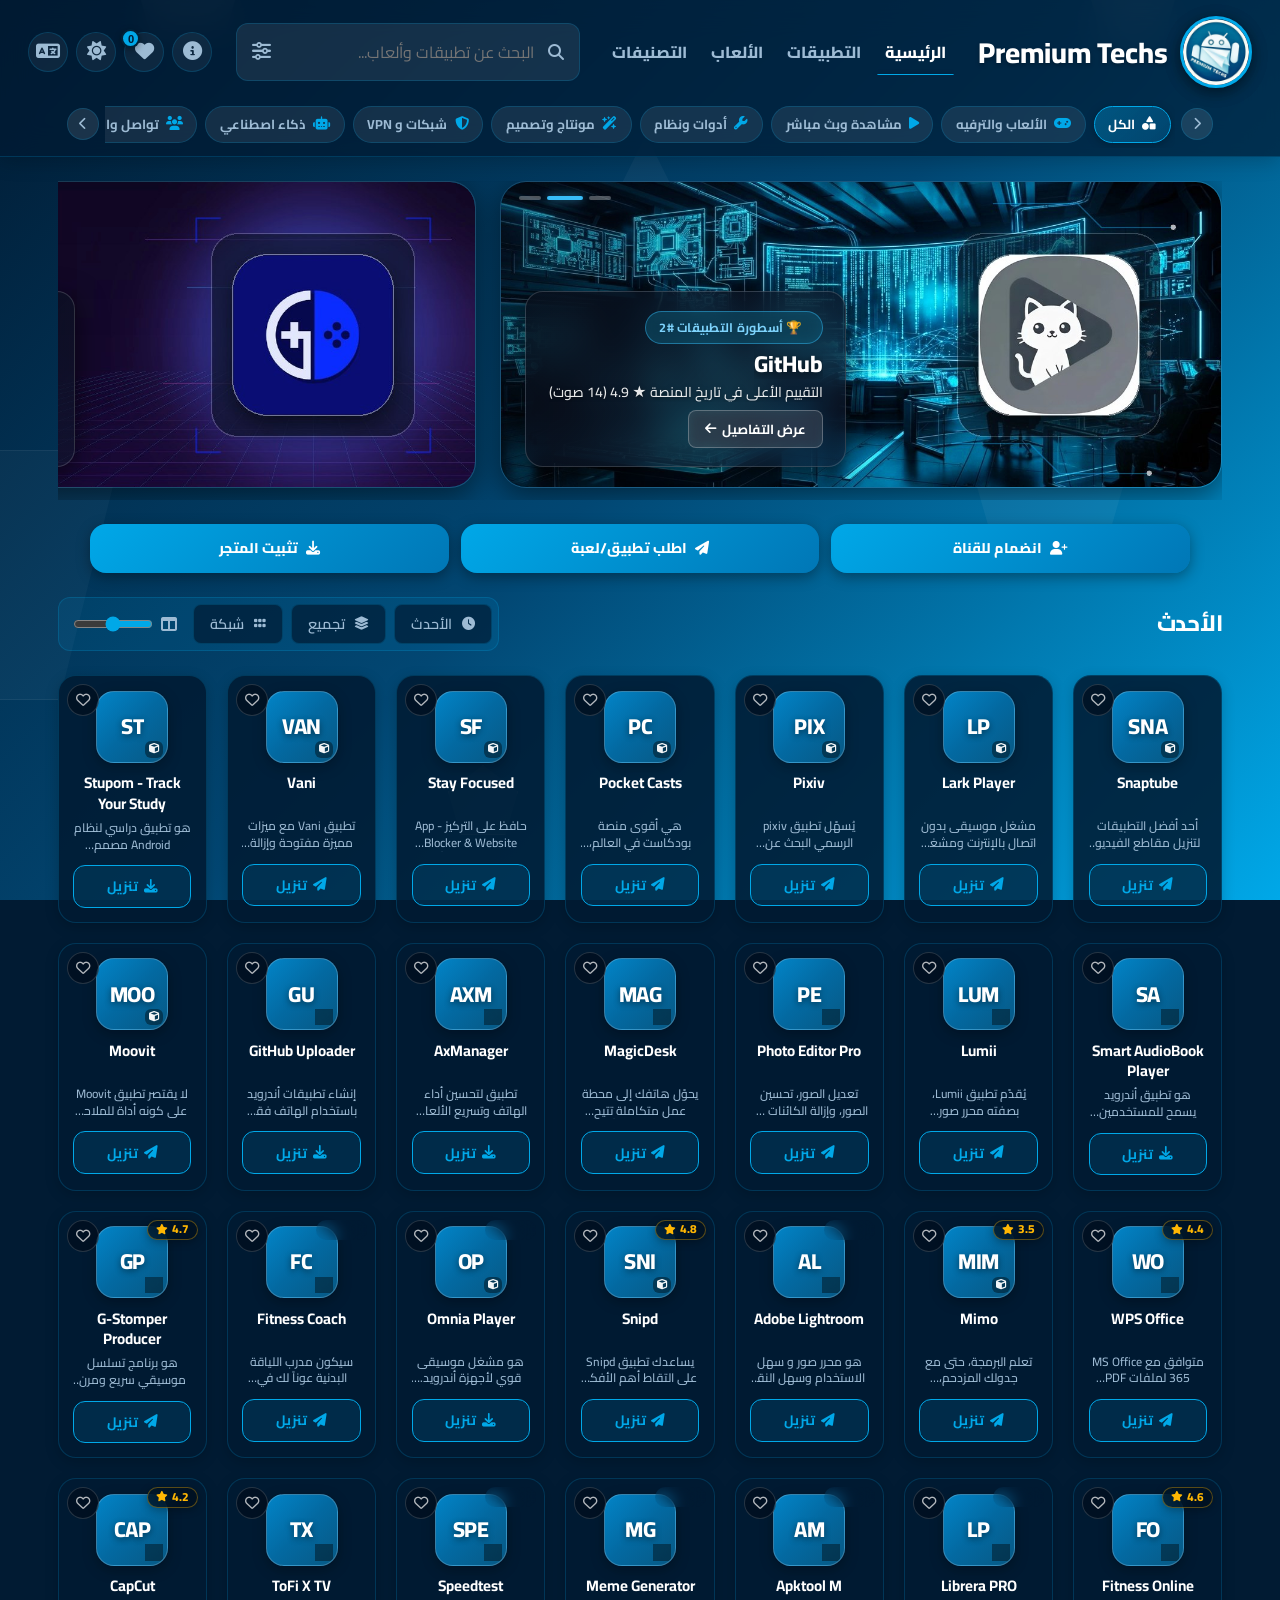
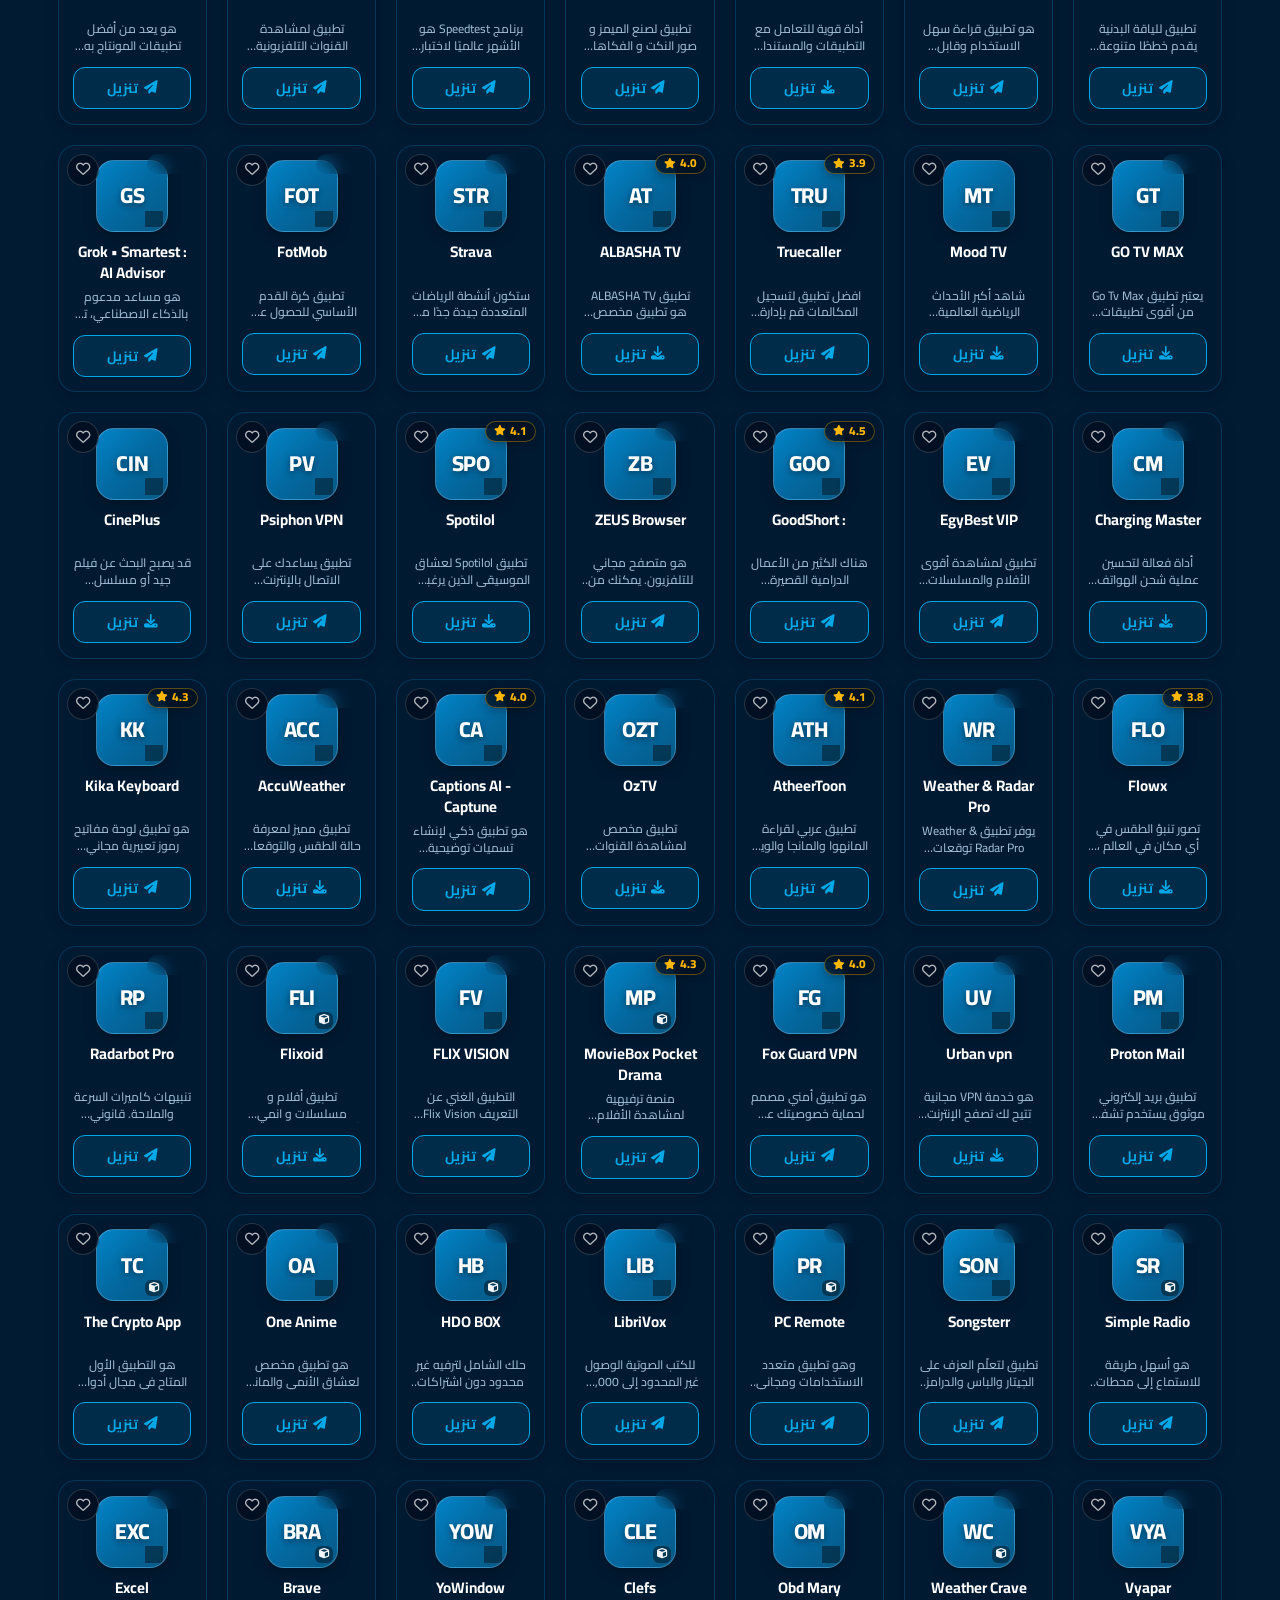
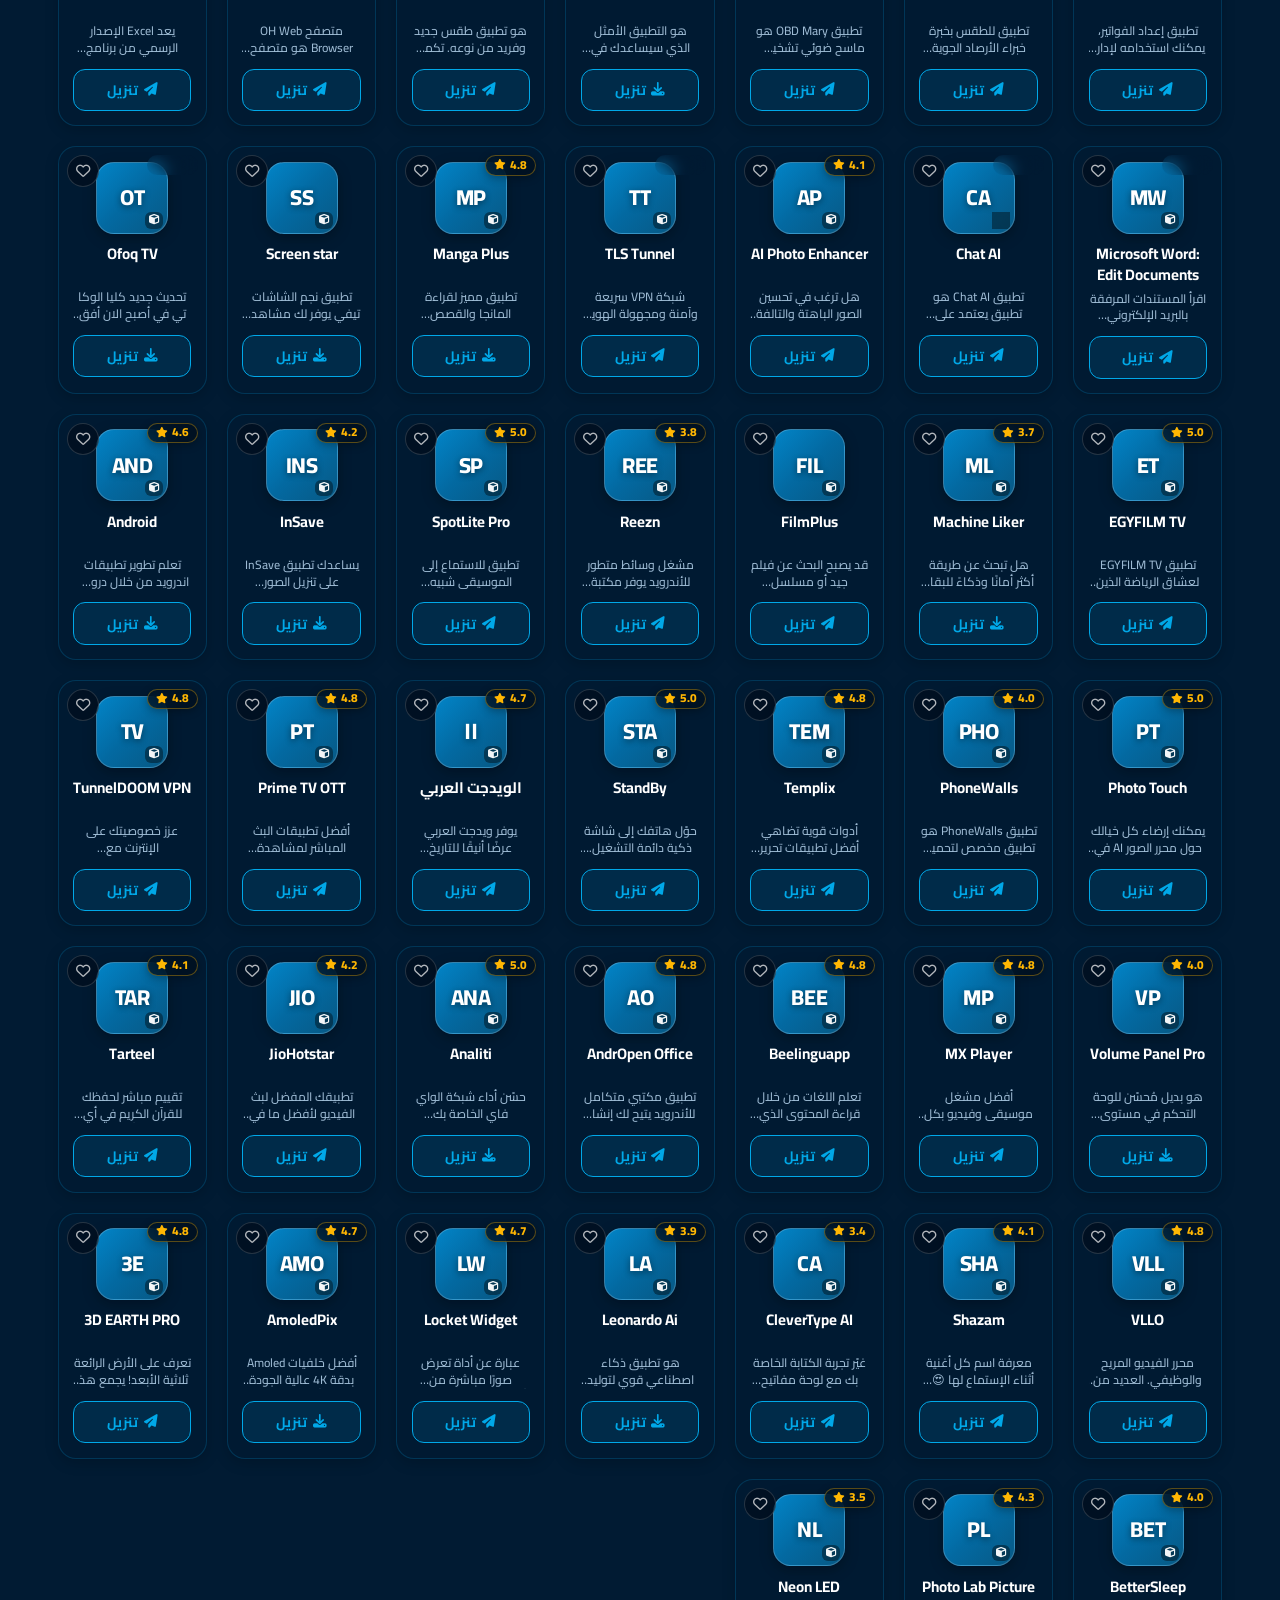
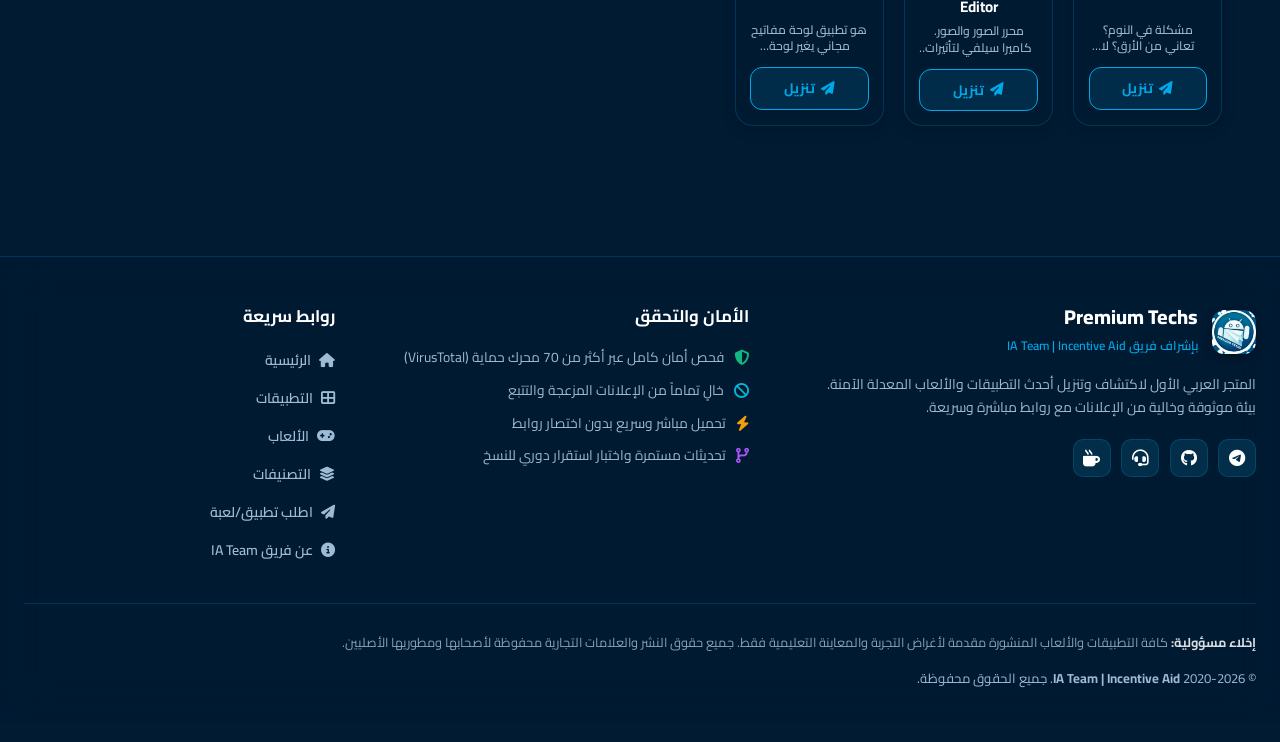
==== index.html @ 36bb01b6 "Auto-update apps database from Telegram" ====
<!DOCTYPE html>
<html lang="ar" dir="rtl" data-theme="dark" style="background-color: #011b33;">

<head>
    <meta charset="UTF-8">
    <meta name="viewport" content="width=device-width, initial-scale=1.0, viewport-fit=cover">
    <title>Premium Techs | متجر تطبيقات وألعاب بريميوم</title>
    <meta name="google-site-verification" content="3xQrIN_uGa8tSJMAcx0zVk6st3wzhpm6akJZOb0M7XM" />
    <meta name="description"
        content="أفضل متجر لتحميل التطبيقات والألعاب المدفوعة والمعدلة بريميوم مجاناً مباشرة. Download the latest premium apps and games for free.">
    <meta name="keywords"
        content="premium apps, modded games, تطبيقات بريميوم, ألعاب مهكرة, Premium Techs, telegram apps, تحميل ألعاب, تطبيقات مدفوعة مجانا">
    <meta name="author" content="Premium Techs">
    <meta name="robots" content="index, follow">
    <link rel="canonical" href="https://premiumtechs.linkpc.net/">

    <!-- Open Graph / Facebook -->
    <meta property="og:type" content="website">
    <meta property="og:url" content="https://premiumtechs.linkpc.net/">
    <meta property="og:title" content="Premium Techs | متجر تطبيقات وألعاب بريميوم">
    <meta property="og:description"
        content="أفضل متجر لتحميل التطبيقات والألعاب المدفوعة والمعدلة بريميوم مجاناً مباشرة.">
    <meta property="og:image" content="https://premiumtechs.linkpc.net/assets/logo.jpg">

    <!-- Twitter -->
    <meta property="twitter:card" content="summary_large_image">
    <meta property="twitter:url" content="https://premiumtechs.linkpc.net/">
    <meta property="twitter:title" content="Premium Techs | متجر تطبيقات وألعاب بريميوم">
    <meta property="twitter:description"
        content="أفضل متجر لتحميل التطبيقات والألعاب المدفوعة والمعدلة بريميوم مجاناً مباشرة.">
    <meta property="twitter:image" content="https://premiumtechs.linkpc.net/assets/logo.jpg">

    <!-- Structured Data (JSON-LD) -->
    <script type="application/ld+json">
    {
      "@context": "https://schema.org/",
      "@type": "WebSite",
      "name": "Premium Techs",
      "url": "https://premiumtechs.linkpc.net/",
      "description": "أفضل متجر لتحميل التطبيقات والألعاب المدفوعة والمعدلة بريميوم مجاناً مباشرة."
    }
    </script>
    <link rel="preconnect" href="https://fonts.googleapis.com">
    <link rel="preconnect" href="https://fonts.gstatic.com" crossorigin>

    <!-- Preload Critical Resources -->
    <link rel="preload" href="css/style.css?v=29" as="style">
    <link rel="preload" href="js/app.js?v=29" as="script">
    <link rel="preload"
        href="https://fonts.googleapis.com/css2?family=Cairo:wght@400;500;600;700;800&family=Inter:wght@400;500;600;700;800&display=swap"
        as="style">
    <link rel="preload" href="https://cdnjs.cloudflare.com/ajax/libs/font-awesome/6.4.0/css/all.min.css" as="style">

    <link
        href="https://fonts.googleapis.com/css2?family=Cairo:wght@400;500;600;700;800&family=Inter:wght@400;500;600;700;800&display=swap"
        rel="stylesheet">
    <link rel="stylesheet" href="css/style.css?v=29">
    <!-- FontAwesome for icons -->
    <link rel="stylesheet" href="https://cdnjs.cloudflare.com/ajax/libs/font-awesome/6.4.0/css/all.min.css">
    <!-- Favicon & Browser Tab Icons -->
    <link rel="icon" type="image/x-icon" href="favicon.ico">
    <link rel="icon" type="image/png" sizes="192x192" href="assets/logo-192.png">
    <link rel="icon" type="image/png" sizes="512x512" href="assets/logo-512.png">
    <link rel="shortcut icon" href="favicon.ico">
    <link rel="apple-touch-icon" href="assets/logo-192.png">
    <!-- PWA Manifest -->
    <link rel="manifest" href="manifest.json">
    <meta name="theme-color" content="#011b33">
    <!-- PWA Install Early Listener -->
    <script>
        console.log('[PWA] Checking installation status...');
        window.deferredPrompt = null;
        window.addEventListener('beforeinstallprompt', (e) => {
            console.log('[PWA] beforeinstallprompt event fired! App is ready to be installed.');
            e.preventDefault();
            window.deferredPrompt = e;
            const btn = document.getElementById('static-install-btn') || document.getElementById('pwa-install-btn');
            if (btn) btn.style.display = 'inline-flex';

            // Auto-show popup on big screens if not dismissed before
            if (window.innerWidth >= 768 && !localStorage.getItem('pwa-popup-dismissed')) {
                setTimeout(() => {
                    const modal = document.getElementById('install-modal');
                    if (modal && window.deferredPrompt && !localStorage.getItem('pwa-popup-dismissed')) {
                        modal.classList.add('active');
                    }
                }, 30000);
            }
        });
    </script>
</head>

<body>
    <noscript>
        <div style="text-align: center; padding: 20px; background: #000; color: #fff;">
            <h2>Premium Techs | متجر تطبيقات وألعاب بريميوم</h2>
            <p>أفضل متجر لتحميل التطبيقات والألعاب المدفوعة والمعدلة بريميوم مجاناً مباشرة.</p>
            <p>Please enable JavaScript to use the app store.</p>
        </div>
        <div id="seo-apps-list">
            <!-- SEO_APPS_START -->
            <article><h3>Snaptube</h3><p>أحد أفضل التطبيقات لتنزيل مقاطع الفيديو والتسجيلات الصوتية من مواقع الويب المختلفة بتنسيقات مختلفة يدعم تنزيل قائمة التشغيل بأقصى سرعة 🧊الإصدار: v7.69...</p></article>
            <article><h3>Lark Player</h3><p>مشغل موسيقى بدون اتصال بالإنترنت ومشغل MP3 مع السمات ومعادل الصوت وكلمات الأغاني ووضع تشغيل الموسيقى مشغل موسيقى ومشغل فيديو بدون اتصال بالإنترنت أنيق...</p></article>
            <article><h3>Pixiv</h3><p>يُسهّل تطبيق pixiv الرسمي البحث عن الرسوم التوضيحية والمانغا والروايات وعرضها. 🧊 الإصدار: v6.202.1 🏷 النسخة المعدلة و فيها 💎 مفتوح Premium</p></article>
            <article><h3>Pocket Casts</h3><p>هي أقوى منصة بودكاست في العالم، تطبيق من المستمعين وللمستمعين. يوفر مشغل البودكاست الخاص بنا تجربة استماع وبحث واكتشاف متطورة لـ 🧊 الإصدار: v8.23 🏷 ال...</p></article>
            <article><h3>Stay Focused</h3><p>حافظ على التركيز - App Blocker & Website Blocker يسمى أيضًا تطبيق Focus App هو تطبيق تعقب الإنتاجية والإنتاجية واستخدام التطبيق الذي يساعدك على التركي...</p></article>
            <article><h3>Vani</h3><p>تطبيق Vani مع ميزات مميزة مفتوحة وإزالة الإعلانات. يمكنك الرد على المكالمات صوتيًا، وتخصيص الأوامر، والتعرف على المتصلين، والاستمتاع بمكالمات بدون است...</p></article>
            <article><h3>Stupom - Track Your Study</h3><p>هو تطبيق دراسي لنظام Android مصمم لمساعدتك على التركيز أثناء الدراسة وتتبع تقدمك وأدائك. بفضل مؤقت بومودورو، وتحليل الأسئلة، وخريطة الطريق، والعديد من...</p></article>
            <article><h3>Smart AudioBook Player</h3><p>هو تطبيق أندرويد يسمح للمستخدمين بتشغيل الكتب الصوتية التي تم تنزيلها من مصادر متعددة أو حتى الاستماع إلى الكتب الصوتية المجانية 🧊 الإصدار: 11.9.6 🏷 ا...</p></article>
            <article><h3>Lumii</h3><p>يُقدّم تطبيق Lumii، بصفته محرر صور احترافي وقوي، جميع الميزات التي تحتاجها لتعديل صورك. يُعدّ هذا التطبيق من أفضل تطبيقات تحرير الصور، حيث يُوفّر لك أ...</p></article>
            <article><h3>Photo Editor Pro</h3><p>تعديل الصور، تحسين الصور، وإزالة الكائنات غير المرغوب فيها مع فلتر صور. معدل الصور هو أفضل تطبيق عملي لتحرير الصور ل محسن الصور. قم بتحرير الصور باستخ...</p></article>
            <article><h3>MagicDesk</h3><p>يحوّل هاتفك إلى محطة عمل متكاملة تتيح تشغيل تطبيقات أندرويد ونظام Linux والبرامج الرسومية والنوافذ المتعددة، مع دعم X11 وWayland وTermux وإدارة مساحات...</p></article>
            <article><h3>AxManager</h3><p>تطبيق لتحسين أداء الهاتف وتسريع الألعاب عبر إدارة الموارد مثل RAM وCPU بذكاء. يوفر أدوات لتقليل اللاج ورفع السلاسة خاصة في الألعاب الثقيلة. يدعم إضافا...</p></article>
            <article><h3>GitHub Uploader</h3><p>إنشاء تطبيقات أندرويد باستخدام الهاتف فقط دون الحاجة إلى حاسوب أو لابتوب حيث يمكنك تطوير تطبيقك وإنشاء ملفات APK وAAB ونشر إصداراته على GitHub Release...</p></article>
            <article><h3>Moovit</h3><p>لا يقتصر تطبيق Moovit على كونه أداة للملاحة فحسب، بل هو دليلك الشامل للمواصلات الحضرية. من خلال دمج مجموعة واسعة من الخدمات، يضمن لك Moovit الوصول إلى...</p></article>
            <article><h3>WPS Office</h3><p>متوافق مع MS Office 365 لملفات PDF وWord وSheet وPowerpoint وForm & Note.  مجموعة Office المجانية لـ Word وPDF وجداول البيانات، عبارة عن مجموعة مكتبية...</p></article>
            <article><h3>Mimo</h3><p>تعلم البرمجة، حتى مع جدولك المزدحم، باستخدام Mimo. إنه التطبيق الحائز على جوائز، المصمم ليناسب جيبك وروتينك اليومي. بخمس دقائق فقط يوميًا، يمكنك إحراز...</p></article>
            <article><h3>Adobe Lightroom</h3><p>هو محرر صور و سهل الاستخدام وسهل النقر على التقاط الصور السريعة وتحريرها بسرعة باستخدام إعدادات قوية. يوفر تطبيق Lightroom أدوات تحرير الصور والفيديوه...</p></article>
            <article><h3>Snipd</h3><p>يساعدك تطبيق Snipd على التقاط أهم الأفكار المتعلقة بالبودكاست أثناء التنقل حتى تتمكن من مراجعتها وتطبيقها في أي وقت. 🧊 الإصدار: v4.3.11 🏷 النسخة المعد...</p></article>
            <article><h3>Omnia Player</h3><p>هو مشغل موسيقى قوي لأجهزة أندرويد. وهو مشغل صوتي يعمل دون اتصال بالإنترنت وبدون إعلانات. 🧊 الإصدار: v1.8.6 🏷 النسخة المعدلة و فيها ❌ منزوع الاعلانات</p></article>
            <article><h3>Fitness Coach</h3><p>سيكون مدرب اللياقة البدنية عوناً لك في تحقيق أهدافك الرياضية. لدينا خطط متنوعة لتلبية تطلعاتك في مجال اللياقة البدنية. 🧊 الإصدار: v1.1.30 🏷 النسخة الم...</p></article>
            <article><h3>G-Stomper Producer</h3><p>هو برنامج تسلسل موسيقي سريع ومرن ومحطة عمل صوتية رقمية، مصمم للاستخدام في العروض الحية وكذلك للإنتاج 🧊 الإصدار: v6.2.1.0 🏷 النسخة المعدلة و فيها 💎 مفت...</p></article>
            <article><h3>Fitness Online</h3><p>تطبيق للياقة البدنية يقدم خططًا متنوعة للتمارين الرياضية، مثل تمارين الصدر والذراعين والظهر والجسم كاملًا، مع رسوم توضيحية ثلاثية الأبعاد لشرح التماري...</p></article>
            <article><h3>Librera PRO</h3><p>هو تطبيق قراءة سهل الاستخدام وقابل للتخصيص بدرجة عالية، ويدعم معظم تنسيقات المستندات الشائعة 🧊 الإصدار: v9.6.46 🏷 النسخة المعدلة و فيها 💎 مفتوح Premiu...</p></article>
            <article><h3>Apktool M</h3><p>أداة قوية للتعامل مع التطبيقات والمستندات تحتوي على الأدوات التالية : استخراج و فك تشفير التطبيقات تعديل بسيط توقيع التطبيقات اصلاح و تحسين التطبيقات ...</p></article>
            <article><h3>Meme Generator</h3><p>تطبيق لصنع الميمز و صور النكت و الفكاهات اللي بتشوفوها على الفيسبوك بمكنك انك تصنع ميمز على قوالب جاهزة و مع ادوات كتيرة رائعة 🧊 الإصدار: v4.6869 🏷 ال...</p></article>
            <article><h3>Speedtest</h3><p>برنامج Speedtest هو الأشهر عالميًا لاختبار سرعة الإنترنت بدقة عالية، حيث يمكنك معرفة سرعة التحميل، الرفع، وزمن الاستجابة (Ping) خلال ثوانٍ. مناسب لاخت...</p></article>
            <article><h3>ToFi X TV</h3><p>تطبيق لمشاهدة القنوات التلفزيونية ومتابعة جداول المباريات وأخبار كرة القدم، ويضم أقسامًا للقنوات الرياضية والترفيهية، مع دعم تشغيل الفيديو عبر الإنترن...</p></article>
            <article><h3>CapCut</h3><p>هو يعد من أفضل تطبيقات المونتاج به العديد من التأثيرات و الانتقالات و الملصقات و العديد من الادوات تساعدك على عمل مقاطع احترافية 🧊 الإصدار: v28.2.0 🏷 ...</p></article>
            <article><h3>GO TV MAX</h3><p>يعتبر تطبيق Go Tv Max من أقوى تطبيقات مشاهدة القنوات المشفرة والمباريات الحصرية بجودة عالية وبدون تقطيع. التطبيق بيقدملك بث مباشر لأهم القنوات الرياضي...</p></article>
            <article><h3>Mood TV</h3><p>شاهد أكبر الأحداث الرياضية العالمية والمحتوى الترفيهي من beIN وNetflix وOSN وShahid وPrime Video مباشرة على جميع أجهزتك. 🧊 الإصدار: v4.3 🏷 النسخة المع...</p></article>
            <article><h3>Truecaller</h3><p>افضل تطبيق لتسجيل المكالمات قم بإدارة جميع مكالماتك ورسائلك بسرعة ، عن طريق تصفية جهات التسويق عبر الهاتف والمكالمات الآلية وغيرها من الاضطرابات غير ا...</p></article>
            <article><h3>ALBASHA TV</h3><p>تطبيق ALBASHA TV هو تطبيق مخصص لمشاهدة القنوات التلفزيونية والبث المباشر عبر الإنترنت، ويجمع لك مجموعة كبيرة من القنوات في مكان واحد. 🧊 الإصدار: v6.0....</p></article>
            <article><h3>Strava</h3><p>ستكون أنشطة الرياضات المتعددة جيدة جدًا مع تطبيق Strava: سباقات الركض وركوب الدراجات والماراثون وما إلى ذلك. قم بتحويل هاتفك الذكي إلى مدرب رياضي يحفز...</p></article>
            <article><h3>FotMob</h3><p>تطبيق كرة القدم الأساسي للحصول على النتائج المباشرة وتحديثات المباريات والإحصائيات والأخبار. يوفر لك FotMob جميع النتائج المباشرة والإحصائيات والقصص ل...</p></article>
            <article><h3>: Grok • Smartest AI Advisor</h3><p>هو مساعد مدعوم بالذكاء الاصطناعي، تم تطويره بواسطة xAI، وهو مصمم ليكون صادقًا ومفيدًا وفضوليًا إلى أقصى حد. احصل على إجابات لأي سؤال، وقم بإنشاء صور و...</p></article>
            <article><h3>Charging Master</h3><p>أداة فعالة لتحسين عملية شحن الهواتف الذكية، حيث يساعد المستخدمين على تسريع الشحن وتقليل الوقت المستغرق لشحن البطارية. يوفر التطبيق معلومات مفيدة حول ح...</p></article>
            <article><h3>EgyBest VIP</h3><p>تطبيق لمشاهدة أقوى الأفلام والمسلسلات والقنوات والأنمي الحصري استمتع بتجربة رائعة لمشاهدة أقوى الأفلام والمسلسلات مجانًا على تطبيقنا، بالإضافة إلى قنو...</p></article>
            <article><h3>: GoodShort</h3><p>هناك الكثير من الأعمال الدرامية القصيرة والأفلام المقتبسة من الروايات ، وبالتأكيد شيء رائع بالنسبة لك. من الرومانسية الحديثة ، الرومانسية الحضرية ، وا...</p></article>
            <article><h3>ZEUS Browser</h3><p>هو متصفح مجاني للتلفزيون. يمكنك من خلاله فتح صفحات الويب وتصفح الإنترنت. تم تحسين متصفح التلفزيون للتحكم بالتلفزيون. 🧊 الإصدار: v10.4.7 🏷 النسخة المعد...</p></article>
            <article><h3>Spotilol</h3><p>تطبيق Spotilol لعشاق الموسيقى الذين يرغبون بتجربة سريعة ومريحة، فهو يُحسّن تجربة الاستماع للموسيقى ويُصبح دليلك الشخصي للوصول إلى محتوى Spotify المُفض...</p></article>
            <article><h3>Psiphon VPN</h3><p>تطبيق يساعدك على الاتصال بالإنترنت والوصول إلى المواقع والخدمات التي قد تكون محجوبة أو غير متاحة في منطقتك، مع تشفير الاتصال واختيار طريقة الاتصال الم...</p></article>
            <article><h3>CinePlus</h3><p>قد يصبح البحث عن فيلم جيد أو مسلسل تلفزيوني عبر الإنترنت أمرًا مزعجًا للغاية. توفر غالبية مواقع الويب وتطبيقات البث إما روابط مزيفة أو أطنان من الإعلا...</p></article>
            <article><h3>Flowx</h3><p>تصور تنبؤ الطقس في أي مكان في العالم ، مع خريطة الطقس والرسوم البيانية Flowx الفريدة. استخدم Flowx للتخطيط حول الطقس ، أو للطيران ، أو صيد الأسماك ، أ...</p></article>
            <article><h3>Weather & Radar Pro</h3><p>يوفر تطبيق Weather & Radar Pro  توقعات الطقس لأي موقع، بالإضافة إلى صور الرادار التي توضح المطر والغيوم والعواصف الرعدية ودرجات الحرارة. 🧊 الإصدار: v2...</p></article>
            <article><h3>AtheerToon</h3><p>تطبيق عربي لقراءة المانهوا والمانجا والويب تون والقصص المصوّرة، مع أحدث الفصول، المفضلة، متابعة تقدم القراءة، والتنزيل للقراءة لاحقًا، بواجهة داكنة وم...</p></article>
            <article><h3>OzTV</h3><p>تطبيق مخصص لمشاهدة القنوات التلفزيونية والأفلام والمسلسلات عبر الإنترنت على أجهزة أندرويد، مما يتيح للمستخدم متابعة مختلف القنوات والمباريات بسهولة دو...</p></article>
            <article><h3>Captions AI - Captune</h3><p>هو تطبيق ذكي لإنشاء تسميات توضيحية تلقائية للفيديوهات بدقة عالية تتجاوز 99%. 👉 يوفر أكثر من 50 قالبًا احترافيًا ويدعم عدة لغات لتسهيل إنشاء الترجمات ب...</p></article>
            <article><h3>AccuWeather</h3><p>تطبيق مميز لمعرفة حالة الطقس والتوقعات الجوية، يعرض درجات الحرارة والرطوبة وسرعة الرياح واحتمالية هطول الأمطار، مع خرائط رادار الطقس والتنبيهات الجوية...</p></article>
            <article><h3>Kika Keyboard</h3><p>هو تطبيق لوحة مفاتيح رموز تعبيرية مجاني ومخصص لأجهزة أندرويد، لوحة مفاتيح حديثة وأنيقة تساعدك على تغيير أسلوب الكتابة وتحسين تجربة الإدخال 🧊 الإصدار: ...</p></article>
            <article><h3>Proton Mail</h3><p>تطبيق بريد إلكتروني موثوق يستخدم تشفيرًا شاملاً ويوفر أمانًا متقدمًا. يحمي تطبيقنا الجديد والمشفّر رسائلك ويحتوي على كل ما تحتاجه لإدارة بريدك الوارد....</p></article>
            <article><h3>Urban vpn</h3><p>هو خدمة VPN مجانية تتيح لك تصفح الإنترنت بأمان وبشكل مجهول. مع واجهته السهلة الاستخدام، يمكنك الاتصال بسهولة بخوادم من دول مختلفة للوصول إلى المحتوى ا...</p></article>
            <article><h3>Fox Guard VPN</h3><p>هو تطبيق أمني مصمم لحماية خصوصيتك على الإنترنت وضمان تجربة تصفح آمنة. من خلال تشفير اتصالك بالإنترنت، يحمي بياناتك الشخصية من التهديدات الخارجية مع ال...</p></article>
            <article><h3>MovieBox Pocket Drama</h3><p>منصة ترفيهية لمشاهدة الأفلام والمسلسلات الآسيوية المترجمة بجودة عالية. يتميز بواجهة سهلة الاستخدام ومكتبة واسعة تضم أكثر من 100% من الأعمال الشهيرة. ي...</p></article>
            <article><h3>FLIX VISION</h3><p>التطبيق الغني عن التعريف Flix Vision بديل نتفليكس والذي يحتوي على أفلام ومسلسلات وأعمال درامية فريدة لن تشاهدها إلا في هذا التطبيق, الآن يُمكنك مشاهدة...</p></article>
            <article><h3>Flixoid</h3><p>تطبيق أفلام و مسلسلات و انمي أجنبي يدعم الترجمة بعد تفعيلها من اعدادات التطبيق صالح للهاتف و التلفاز. قم باختيار الفيلم ثم صيغة المشاهدة ثم تشغيل مع ا...</p></article>
            <article><h3>Radarbot Pro</h3><p>تنبيهات كاميرات السرعة والملاحة. قانوني وموثوق ١٠٠٪. لا تدفع أي غرامة أخرى! التطبيق الوحيد الذي يجمع بين التنبيهات الفورية وأفضل نظام تنبيه لكشف الراد...</p></article>
            <article><h3>Simple Radio</h3><p>هو أسهل طريقة للاستماع إلى محطات الراديو المفضلة لديك على موجات FM و AM والإنترنت. يمكنك الوصول إلى الموسيقى والأخبار والبث المباشر للبرامج الرياضية ف...</p></article>
            <article><h3>Songsterr</h3><p>تطبيق لتعلّم العزف على الجيتار والباس والدرامز، يوفّر ملايين التابات والأكوردات مع تشغيل تفاعلي، والتحكم بسرعة التشغيل، والتكرار، والتدرب خطوة بخطوة 🧊...</p></article>
            <article><h3>PC Remote</h3><p>وهو تطبيق متعدد الاستخدامات ومجاني مصمم لمنحك تحكمًا كاملاً في جهاز الكمبيوتر الخاص بك، سواء كنت قريبًا أو على بعد أميال. 🧊 الإصدار: v9.0.4 🏷 النسخة ا...</p></article>
            <article><h3>LibriVox</h3><p>للكتب الصوتية الوصول غير المحدود إلى 40,000 كتاب صوتي مجاني. يُمكن الاستماع إلى كل كتاب عبر الإنترنت أو تحميله للاستخدام لاحقًا دون أي رسوم. 🧊 الإصدار...</p></article>
            <article><h3>HDO BOX</h3><p>حلك الشامل لترفيه غير محدود دون اشتراكات أو رسوم تسجيل أو تكاليف خفية. سواء كنت من عشاق أحدث الأفلام الرائجة أو المسلسلات الرائجة أو الكلاسيكيات المفض...</p></article>
            <article><h3>One Anime</h3><p>هو تطبيق مخصص لعشاق الأنمي والمانجا والأفلام اليابانية، يجمع لك معلومات وأخبار عالم الأنمي في مكان واحد، بواجهة عصرية وسهلة الاستخدام وتصميم داكن مريح...</p></article>
            <article><h3>The Crypto App</h3><p>هو التطبيق الأول المتاح في مجال أدوات العملات المشفرة، وأخبار العملات المشفرة، وتتبع العملات المشفرة. 🧊 الإصدار: v4.0.3 🏷 النسخة المعدلة و فيها 💎 مفتو...</p></article>
            <article><h3>Vyapar</h3><p>تطبيق إعداد الفواتير، يمكنك استخدامه لإدارة المخزون والمحاسبة. إنشاء وإرسال الفواتير، وإرسال تذكيرات في الوقت المناسب لاسترداد المدفوعات، والتحقق من م...</p></article>
            <article><h3>Weather Crave</h3><p>تطبيق للطقس بخبرة خبراء الأرصاد الجوية الحقيقيين. أعثر على توقعات الطقس و الأمطار ومقاطع الفيديو ومقارنة الطقس أيضًا، لن تتمكن من الاستغناء عنها: لقد ...</p></article>
            <article><h3>Obd Mary</h3><p>تطبيق OBD Mary هو ماسح ضوئي تشخيصي للسيارات من نوع EOBD/OBD-2، مزود بلوحة عدادات وكمبيوتر رحلات، ويحتوي على العديد من الميزات الرائعة. باستخدام ماسح O...</p></article>
            <article><h3>Clefs</h3><p>هو التطبيق الأمثل الذي سيساعدك في العثور على إجابات لهذه الأسئلة وأكثر من ذلك بكثير 🧊 الإصدار: v1.0.55 🏷 النسخة المعدلة و فيها 💎 مفتوح Premium</p></article>
            <article><h3>YoWindow</h3><p>هو تطبيق طقس جديد وفريد من نوعه. تكمن روعة YoWindow في مشهد حيّ يعكس حالة الطقس الفعلية. على سبيل المثال، إذا كانت السماء تمطر، فستمطر في فيه وقت محدد...</p></article>
            <article><h3>Brave</h3><p>متصفح OH Web Browser هو متصفح إنترنت سريع وآمن يوفر تجربة تصفح مميزة. يتميز بخاصية VPN مدمجة، وحماية الخصوصية، وتنزيل الملفات بسهولة. يتيح لك الوصول إ...</p></article>
            <article><h3>Excel</h3><p>يعد Excel الإصدار الرسمي من برنامج مايكروسوفت الشهير للجداول الحسابية؛ إذ يحتفظ هذا البرنامج بالقوة والمرونة اللتين جعلتاه المعيار السائد في مجال إدار...</p></article>
            <article><h3>Microsoft Word: Edit Documents</h3><p>اقرأ المستندات المرفقة بالبريد الإلكتروني وحررها، وتعاون مع فريقك، واصطحب مكتبك معك أينما ذهبت باستخدام Microsoft Word. يتيح لك تطبيق Word من Microsof...</p></article>
            <article><h3>Chat AI</h3><p>تطبيق Chat AI هو تطبيق يعتمد على الذكاء الاصطناعي لمساعدتك في الدردشة والإجابة على الأسئلة وتنفيذ مهام مختلفة بسرعة. 🧊 الإصدار: v244.0 🏷 النسخة المعدل...</p></article>
            <article><h3>AI Photo Enhancer</h3><p>هل ترغب في تحسين الصور الباهتة والتالفة إلى جودة HD؟ إستنادًا إلى تقنية الذكاء الاصطناعي المتطورة يتميز التطبيق بتأثيراته المذهلة التي تحول على الفور ...</p></article>
            <article><h3>TLS Tunnel</h3><p>شبكة VPN سريعة وآمنة ومجهولة الهوية. تدعم بروتوكول IPv6، وبروتوكول SSH، ومُحسّنة لاستهلاك البطارية. 🧊 الإصدار: v8.5.0 🏷 النسخة المعدلة و فيها 💎 مفتوح ...</p></article>
            <article><h3>Manga Plus</h3><p>تطبيق مميز لقراءة المانجا والقصص المصورة، يضم مجموعة متنوعة من الأعمال الشهيرة والجديدة باللغة العربية، مع إمكانية متابعة الفصول الجديدة، وإضافة المان...</p></article>
            <article><h3>Screen star</h3><p>تطبيق نجم الشاشات تيفي يوفر لك مشاهدة جميع القنوات والمباريات والافلام بأكثر من جودة حتى 4k, بالإضافة للمكتبة الكبيرة المتوفرة من القنوات العالمية وال...</p></article>
            <article><h3>Ofoq TV</h3><p>تحديث جديد كليا الوكا تي في أصبح الان أفق تيفي Ofoq Tv مع مميزات متقدمة حصرية من افضل تطبيقات مشاهدة المباريات و مسلسلات عربية وأجنبية والافلام والقنو...</p></article>
            <article><h3>EGYFILM TV</h3><p>تطبيق EGYFILM TV لعشاق الرياضة الذين يبحثون عن مشاهدة المباريات مباشرة وبجودة 4K الحقيقية. يتيح لك التطبيق متابعة البطولات الكبرى مثل دوري أبطال أوروب...</p></article>
            <article><h3>Machine Liker</h3><p>هل تبحث عن طريقة أكثر أمانًا وذكاءً للبقاء نشيطًا ومتفاعلًا على فيسبوك؟ يساعدك Machine Liker على التفاعل يدويًا مع منشورات أصدقائك وصورهم وصفحاتهم، مع...</p></article>
            <article><h3>FilmPlus</h3><p>قد يصبح البحث عن فيلم جيد أو مسلسل تلفزيوني عبر الإنترنت أمرًا مزعجًا للغاية. توفر غالبية مواقع الويب وتطبيقات البث إما روابط مزيفة أو أطنان من الإعلا...</p></article>
            <article><h3>Reezn</h3><p>مشغل وسائط متطور للأندرويد يوفر مكتبة ضخمة من الأفلام والمسلسلات بجودة عالية، يتميز بواجهة بسيطة تسهل الوصول للمحتوى الترفيهي في أي وقت ومن أي مكان، ل...</p></article>
            <article><h3>SpotLite Pro</h3><p>تطبيق للاستماع إلى الموسيقى شبيه بسبوتيفاي، يتيح تسجيل الدخول بحساب Spotify ومزامنة مكتبتك وقوائم التشغيل، مع إمكانية تشغيل الأغاني من مصدر بديل عبر Y...</p></article>
            <article><h3>InSave</h3><p>يساعدك تطبيق InSave على تنزيل الصور والفيديوهات والقصص القصيرة والملفات الصوتية إلى جهازك. الأمر بسيط وسريع للغاية، ما عليك سوى نسخ رابط الفيديو أو ال...</p></article>
            <article><h3>Android</h3><p>تعلم تطوير تطبيقات اندرويد من خلال دروس برمجة الاندرويد والبرامج التعليمية والمزيد! قم ببناء مهاراتك أثناء التنقل باستخدام هذا التطبيق التعليمي المذهل...</p></article>
            <article><h3>Photo Touch</h3><p>يمكنك إرضاء كل خيالك حول محرر الصور AI في مختبر الصور باستخدام مرشحات الصور وتأثيرات الصور وإطارات الصور وصانع الكولاج وتحسين الصور. 🧊 الإصدار: v1.2.1...</p></article>
            <article><h3>PhoneWalls</h3><p>تطبيق PhoneWalls هو تطبيق مخصص لتحميل خلفيات موبايل عالية الجودة بتصاميم عصرية ومميزة تناسب جميع الأذواق. 🧊 الإصدار: v3.2.10 🏷 النسخة المعدلة و فيها 💎...</p></article>
            <article><h3>Templix</h3><p>أدوات قوية تضاهي أفضل تطبيقات تحرير الفيديو الأخرى؛ إنشاء مقاطع "Reels" وقصص (Stories) ومقاطع فيديو تعتمد على الصور بكل سهولة، وإجراء تعديلات احترافية...</p></article>
            <article><h3>StandBy</h3><p>حوّل هاتفك إلى شاشة ذكية دائمة التشغيل. يُحوّل وضع الاستعداد الاحترافي أي جهاز أندرويد إلى ساعة مكتب أو سرير قابلة للتخصيص، وإطار صور ذكي، ومركز أدوات...</p></article>
            <article><h3>الويدجت العربي</h3><p>يوفر ويدجت العربي عرضًا أنيقًا للتاريخ الميلادي والهجري مباشرة على الشاشة الرئيسية، مع دعم كامل للغة العربية. يتيح تخصيص الألوان، الشفافية، والتصاميم ...</p></article>
            <article><h3>Prime TV OTT</h3><p>أفضل تطبيقات البث المباشر لمشاهدة القنوات ومسلسلات رمضان، يمكنك متابعة جميع المباريات لأهم الدوريات و البطولات العالمية و الدولية في بث مباشر ويوجد سي...</p></article>
            <article><h3>TunnelDOOM VPN</h3><p>عزز خصوصيتك على الإنترنت مع TunnelDOOM VPN، تطبيق أندرويد مصمم لحماية اتصالك بالإنترنت. بفضل استخدام بروتوكولات SSL وSSH وWSS، تبقى بياناتك على الإنتر...</p></article>
            <article><h3>Volume Panel Pro</h3><p>هو بديل مُحسّن للوحة التحكم في مستوى صوت النظام، حيث يوفر مجموعة من خيارات التخصيص، وجميع عناصر التحكم في مستوى صوت النظام متوفرة في مكان واحد، بالإضا...</p></article>
            <article><h3>MX Player</h3><p>أفضل مشغل موسيقى وفيديو بكل الصيغ لنظام Android 🧊 الإصدار: v3.3.1 🏷 النسخة المعدلة و فيها 💎 مفتوح Premium 🗂 لا وجود اعلانات 👍🏻الاصدار الي فيه جوجل بلا...</p></article>
            <article><h3>Beelinguapp</h3><p>تعلم اللغات من خلال قراءة المحتوى الذي تحبه باستخدام طريقة النص الموازي لدينا والتي تناسب كل مستويات الخبرة - من المبتدئ إلى الخبير! اقرأ القصص بلغتين...</p></article>
            <article><h3>AndrOpen Office</h3><p>تطبيق مكتبي متكامل للأندرويد يتيح لك إنشاء وتعديل ملفات Word وExcel وPowerPoint وPDF، بالإضافة إلى إعداد الجداول والعروض التقديمية والرسومات والمعادلا...</p></article>
            <article><h3>Analiti</h3><p>حسّن أداء شبكة الواي فاي الخاصة بك باستخدام Analiti. اختبر السرعة وحلّل الاتصالات للحصول على أفضل أداء باستخدام هذه الأداة المتخصصة 🧊 الإصدار: v2026.1...</p></article>
            <article><h3>JioHotstar</h3><p>تطبيقك المفضل لبث الفيديو لأفضل ما في الرياضات المباشرة والبرامج التلفزيونية والأفلام. 🧊 الإصدار: v26.09.14.1 🏷 النسخة المعدلة و فيها 💎 مفتوح Premium</p></article>
            <article><h3>Tarteel</h3><p>تقييم مباشر لحفظك للقرآن الكريم في أي وقت ومن أي مكان! لا أحد يقرأ عليك؟ لا مشكلة. تطبيق ترتيل هنا! كم مرة تمنيت لو عرفت سورًا أكثر للصلاة؟ أن تحصل عل...</p></article>
            <article><h3>VLLO</h3><p>محرر الفيديو المريح والوظيفي. العديد من الآثار والملصقات للفرض 🧊 الإصدار: v13.9.2 🏷 النسخة المعدلة وفيها : 💎 مفتوح Premium</p></article>
            <article><h3>Shazam</h3><p>معرفة اسم كل أغنية أثناء الإستماع لها 😍⚡️ الشيء الوحيد الذي عليك القيام به هو مسك هاتفك بالقرب من مصدر الصوت والانتظار حوالي خمس ثوان واترك الباقي على...</p></article>
            <article><h3>CleverType AI</h3><p>غيّر تجربة الكتابة الخاصة بك مع لوحة مفاتيح CleverType، رفيقك الأمثل في الكتابة المعزز بالذكاء الاصطناعي، والذي يعمل بتقنية GPT-4 الثورية، إلى جانب عم...</p></article>
            <article><h3>Leonardo Ai</h3><p>هو تطبيق ذكاء اصطناعي قوي لتوليد الصور والفيديو، يساعدك على تحويل أفكارك إلى تصاميم ومرئيات احترافية مباشرة من الهاتف 🧊 الإصدار: v2.0.43 🏷 النسخة المع...</p></article>
            <article><h3>Locket Widget</h3><p>عبارة عن أداة تعرض صورًا مباشرة من أصدقائك المقربين على شاشتك الرئيسية. سترى أنت وأصدقاؤك صورًا جديدة من بعضكم البعض في كل مرة تفتح فيها هاتفك. إنها ل...</p></article>
            <article><h3>AmoledPix</h3><p>أفضل خلفيات Amoled بدقة 4K عالية الجودة تناسب أفضل الهواتف الذكية التي تحتوي على شاشات Amoled. نحاول دائمًا أن نقدم لك أفضل خلفيات 4K عالية الجودة. إن...</p></article>
            <article><h3>3D EARTH PRO</h3><p>تعرف على الأرض الرائعة ثلاثية الأبعد! يجمع هذا التطبيق الفريد بين: توقعات الطقس ، والساعات ، والحاجيات ، ومنظر جميل من الفضاء إلى أرضنا. 🧊 الإصدار: v1...</p></article>
            <article><h3>BetterSleep</h3><p>مشكلة في النوم؟ تعاني من الأرق؟ لا مشكلة! يمكنك الاسترخاء والنوم مع أصوات النوم وأصوات الطبيعة وأصوات المطر وأصوات التأمل والضوضاء وغير ذلك 🧊 الإصدار:...</p></article>
            <article><h3>Photo Lab Picture Editor</h3><p>محرر الصور والصور. كاميرا سيلفي لتأثيرات المكياج والتجميل في متناول اليد.  يضم Photo Lab Pictures and express Photo Editor واحدة من أكبر مجموعات تأثير...</p></article>
            <article><h3>Neon LED</h3><p>هو تطبيق لوحة مفاتيح مجاني يغير لوحة المفاتيح الخاصة بك بتأثيرات إضاءة LED النابضة بالحياة وموضوعات لوحة المفاتيح الملونة وخيارات التخصيص المتنوعة.  م...</p></article>
            <article><h3>Win 12 Launcher</h3><p>تطبيق يُحول واجهة هاتفك الأندرويد لتبدو مشابهة لواجهة نظام ويندوز 10، مع قائمة ابدأ وشريط المهام وواجهة بلاطات Live Tiles. يوفر تجربة تشبه سطح مكتب ال...</p></article>
            <article><h3>AlMosaly</h3><p>أقم صلاتك، تحلو حياتك، فحافظ عليها مع تطبيق المصلي، التطبيق الإسلامي الشامل الذي يستخدمه أكثر من 25 مليون مسلم حول العالم، ويقدم خدمات إسلامية متعددة ...</p></article>
            <article><h3>MiX Camera</h3><p>مستوحى من كاميرا Mi ويضيف العديد من الميزات المفيدة! يمكنك الحصول على ميزات الكاميرا الرائعة من كاميرا Mi والعديد من الميزات الجديدة المضافة. 🧊 الإصدا...</p></article>
            <article><h3>Grammatisch</h3><p>تعلم قواعد اللغة الألمانية! يوفر لك التطبيق آلافًا من تمارين قواعد اللغة الألمانية، بالإضافة إلى دروس وملخصات لأهم المواضيع النحوية. لستَ بحاجة إلى اج...</p></article>
            <article><h3>FlightAware</h3><p>تطبيق FlightAwar هو من أقوى تطبيقات تتبع الرحلات الجوية عالميًا، يتيح لك متابعة حركة الطائرات في الوقت الحقيقي مع معلومات دقيقة ومفصلة عن كل رحلة، يمك...</p></article>
            <article><h3>Computer Launcher Pro</h3><p>غيّر شاشة هاتفك الرئيسية لتشبه شاشة الكمبيوتر الشخصي. صُمم هذا المشغل ليمنحك مظهر الكمبيوتر الشخصي مع العديد من الميزات التي يوفرها النظام. 🧊 الإصدار:...</p></article>
            <article><h3>ColorNote</h3><p>تطبيق مفكرة بسيط ورائع. يمنحك تجربة تحرير سريعة عند كتابة الملاحظات والمذكرات ورسائل البريد الإلكتروني والرسائل النصية وقوائم التسوق والمهام. 🧊 الإصدا...</p></article>
            <article><h3>StayFree</h3><p>تطبيق StayFree هو أداة لإدارة استخدام الهاتف وتقليل الإدمان الرقمي، حيث يتيح لك تتبع وقتك في التطبيقات، تحديد حدود الاستخدام، وحظر التطبيقات أو المواق...</p></article>
            <article><h3>Octopus</h3><p>يمكنك لعب لعبة آندرويد منزلة على جهازك بإستعمال لوحة مفاتيح، فأرة أو حتى مقبض ألعاب. فقط قم بمزامنة أجهزتك الطرفية وإستغرق بضع دقائق لتعيين جميع المفا...</p></article>
            <article><h3>SD Maid SE</h3><p>التطبيقات التي قمت بإزالتها بالفعل تترك شيئًا وراءها. يتم باستمرار إنشاء السجلات وتقارير الأعطال والملفات الأخرى التي لا تريدها حقًا. دعنا لا نستمر هن...</p></article>
            <article><h3>global storms pro</h3><p>تقدم أحدث صور الطقس والصور من الإدارة الوطنية للمحيطات والغلاف الجوي. يشمل ذلك أحدث طقس للمحيط الأطلسي والهادئ والهندي ؛ صور متحركة من الأقمار الصناعي...</p></article>
            <article><h3>Nova Launcher</h3><p>يُعدّ Nova Launcher بديلاً قوياً وقابلاً للتخصيص ومتعدد الاستخدامات للشاشة الرئيسية. يوفر Nova ميزات متقدمة لتحسين شاشاتك الرئيسية، مع الحفاظ على كونه...</p></article>
            <article><h3>Voice Changer</h3><p>هل تريد تغيير صوتك إلى أكثر من 30 صوتًا مضحكًا؟ هل تريد إجراء المقالب في أصدقائك بأصوات مزيفة مثل الروبوت، الطفل، النحلة...؟ هل ترغب في ذلك؟ 🧊 الإصدار...</p></article>
            <article><h3>AutoResponder</h3><p>تطبيق الرد التلقائي لفيسبوك ماسنجر هو تطبيق يُتيح الرد التلقائي على رسائل ماسنجر عند تخصيصه داخل التطبيق. سيجد المستخدمون خيارات متنوعة في الإعدادات ل...</p></article>
            <article><h3>1Weather</h3><p>يوفر تطبيق 1Weather للمستخدمين جميع المعلومات الحيوية المتعلقة بحالة الطقس في ذلك اليوم. 🧊 الإصدار: v12.11.0 🏷 النسخة المعدلة و فيها 💎 مفتوح Premium</p></article>
            <article><h3>MyFitnessPall</h3><p>سواء كنت ترغب في إنقاص وزنك ، أو زيادة شدته ، أو التمتع بصحة جيدة ، أو تغيير عاداتك ، أو بدء نظام غذائي جديد ، فقد قام MyFitnessPal بتغطيته. 🧊 الإصدار...</p></article>
            <article><h3>Terabox</h3><p>افضل تطبيق تخزين سحابي بيوفرلك مساحة لحد 1024 جيجابايت لتخزين صورك و ملفاتك لمدى الحياة 😮🔥 يعنى من النهارده مفيش حاجه اسمها الصور اتمسحت ومش عارف ارجع...</p></article>
            <article><h3>: Wattpad</h3><p>قراءة وكتابة القصص الأصلية بلغتك! اكتشف منصة سرد القصص الاجتماعية التي تربط مجتمعًا عالميًا يضم ملايين القراء والكتاب من خلال قوة القصة. 🧊 الإصدار: v1...</p></article>
            <article><h3>Oscar TV</h3><p>تطبيق لمشاهدة المسلسلات العربية والتركية والأجنبية، والأنمي، وعروض المصارعة، والبث المباشر للقنوات والمباريات مجاناً - بجودات متعددة وبدون أي إعلانات ...</p></article>
            <article><h3>Sarib TV</h3><p>تحديث جديد كليا لتطبيق Sarib Tv من افضل تطبيقات مشاهدة المباريات و مسلسلات عربية وأجنبية والافلام والقنوات المشفرة بث مباشر. بالإضافة لوجود جميع القنو...</p></article>
            <article><h3>Yalla Shoot</h3><p>من أفضل التطبيقات العربية لمتابعة نتائج المباريات ومواعيدها, يلا شووت في ثوبه الجديد أصبح يُنافس التطبيقات العالمية, يأتي Yalla Shoot بنسخة عربية بشكل...</p></article>
            <article><h3>Flightradar24</h3><p>هو واحد من أشهر تطبيقات تتبع حركة الطيران في العالم، يتيح لك مشاهدة الطائرات وهي تحلق مباشرة على الخريطة مع تفاصيل دقيقة عن كل رحلة. 🧊 الإصدار: v11.11...</p></article>
            <article><h3>VidSub</h3><p>هو منشئ ومحرر للترجمة يساعدك على إنشاء الترجمات أو تحريرها ثم حفظها كملفات SRT (SubRip) أو إضافتها كلها كمسارات ترجمة داخل الفيديو حتى يتمكن كل مشغل ف...</p></article>
            <article><h3>Quizlet</h3><p>هي أسهل طريقة لممارسة وإتقان ما تتعلمه. أنشئ البطاقات التعليمية ومجموعات الدراسة الخاصة بك أو اختر من بين الملايين. يدرس أكثر من 50 مليون طالب باستخدا...</p></article>
            <article><h3>Grab Photos From</h3><p>ما عليك سوى استيراد مقطع فيديو من جهازك، ويمكنك إما التقاط إطار من الفيديو الخاص بك في موضع معين أو التقاط مجموعة من الصور من مقاطع الفيديو الخاصة بك....</p></article>
            <article><h3>Islam360</h3><p>تطبيق Islam360 هو تطبيق إسلامي شامل يساعد المسلمين على أداء عباداتهم بسهولة، ويجمع بين القرآن الكريم والأذكار والأدوات الدينية في مكان واحد. 🧊 الإصدار...</p></article>
            <article><h3>ToonApp</h3><p>هو محرر صور قادر على تحويل صورك الشخصية إلى رسوم متحركة مدهشة باستخدام الذكاء الاصطناعي. يقدم التطبيق مجموعة من الميزات مثل صانع صور رمزية، فلاتر أنمي...</p></article>
            <article><h3>SoundCloud</h3><p>هو أكثر من مجرد خدمة بث ، إنه مجتمع عالمي مفتوح لأي شخص لتحميل أي صوت لاكتشافه على الفور. كن أول من يسمع مقطوعات جديدة ، وتواصل مباشرة مع زملائك المعج...</p></article>
            <article><h3>Camera ZOOM FX</h3><p>تطبيق كاميرا احترافي يوفر تحكمًا يدويًا مثل ISO وسرعة الغالق والتركيز والتعريض، مع دعم RAW، التصوير المتتابع، HDR، المؤقت، الفلاتر والتأثيرات، ووضع ال...</p></article>
            <article><h3>Fitia</h3><p>تطبيق يحسب سعراتك الحرارية ويُنشئ خطط وجبات لإنقاص الوزن، أو بناء العضلات، أو ببساطة لتحسين نظامك الغذائي. مدعوم بعداد سعرات حرارية يحتوي على أكثر من ...</p></article>
            <article><h3>InShare</h3><p>هو تطبيق مشاركة جميع التطبيقات ونقل الملفات يلبي جميع احتياجات النقل الخاصة بك بشكل مثالي 🧊 الإصدار: v2.1.3 🏷 النسخة المعدلة و فيها 💎 مفتوح Premium</p></article>
            <article><h3>9GAG</h3><p>هو التطبيق الأمثل لك للاستمتاع بوقت ممتع، وقضاء الوقت، والتواصل مع مجتمع جريء ومبدع من جميع أنحاء العالم. 🧊 الإصدار: v8.24.7 🏷 النسخة المعدلة و فيها 💎...</p></article>
            <article><h3>Moviebase</h3><p>تطبيق Moviebase هو تطبيق مميز لعشاق الأفلام والمسلسلات يوفر لك قاعدة بيانات ضخمة لمتابعة أحدث الإصدارات، تقييمات IMDb، ومعلومات تفصيلية عن أي عمل سينم...</p></article>
            <article><h3>Sofascore</h3><p>من أفضل التطبيقات العالمية لمعرفة نتائج المباريات ومواعيدها, بالإضافة لإمكانية متابعة جميع أحداث المباريات العالمية والمحلية بشكل لحظي, ويوفر لك ترتيب...</p></article>
            <article><h3>Deepseek</h3><p>مساعد الذكاء الاصطناعي الذكي! يعتمد هذا المساعد المتطور على نموذج DeepSeek-V3 الرائد المزود بأكثر من 600 مليار معلمة، وهو يتفوق على المعايير العالمية ...</p></article>
            <article><h3>Pixelcut</h3><p>إزالة الخلفية، ممحاة سحرية، معزز الصور، قوالب القصص، صانع الكولاج  انضم إلى أكثر من 15 مليون منشئ Pixelcut! يساعدك محرر الصور ومصمم الجرافيك Pixelcut ...</p></article>
            <article><h3>: Lifesum</h3><p>تطبيق Lifesum يساعدك على تحسين نمط حياتك من خلال متابعة التغذية والصحة. يمكنك تسجيل وجباتك اليومية لمعرفة السعرات الحرارية، البروتينات، والدهون، بالإض...</p></article>
            <article><h3>Gamedeck</h3><p>هو تطبيق مستقل مُصمم لتحسين تجربة لاعبي الألعاب على الهواتف المحمولة. يُنظم التطبيق مجموعة ألعابك في واجهة أنيقة تُوفر تجربة مشابهة لأجهزة الألعاب الت...</p></article>
            <article><h3>Hypic</h3><p>تطبيق Hypic هو محرر صور ذكي مدعوم بالذكاء الاصطناعي، يتيح تعديل الصور بسرعة وسهولة. يوفر أدوات مثل إزالة الخلفية، تحسين الجودة، وإضافة فلاتر وتأثيرات ...</p></article>
            <article><h3>Cxxdroid</h3><p>تعلم برمجة C وC++ مع بيئة التطوير المتكاملة C/C++ الأكثر سهولة في الاستخدام على Google Play هو بيئة التطوير المتكاملة التعليمية الأسهل استخدامًا لـ C ...</p></article>
            <article><h3>Nova Pixel Icon Pack</h3><p>تطبيق لتخصيص شكل أيقونات الهاتف بتصميم Pixel أبيض وأسود دائري، ويضم أكثر من 25,000 أيقونة ويدعم آلاف التطبيقات مع خلفيات مميزة وأدوات لتطبيق الأيقونات...</p></article>
            <article><h3>Inst Saver: Post & Story Saver</h3><p>حفظ المنشورات والقصص: يساعدك تطبيق حفظ المنشورات والقصص على تنزيل وحفظ مقاطع الفيديو من منشورات إنستغرام. 🧊 الإصدار: vR.19.1 🏷 النسخة المعدلة وفيها : ...</p></article>
            <article><h3>Pydroid 3</h3><p>تطبيق Pydroid 3 هو بيئة تطوير Python متكاملة على جهاز الأندرويد تتيح لك كتابة، تشغيل، وتعلم برمجة Python مباشرةً دون الحاجة لجهاز كمبيوتر. يدعم مكتبات...</p></article>
            <article><h3>King Cinema</h3><p>تطبيق لمشاهدة أقوى الأفلام والمسلسلات الحصرية والقنوات والأنمي. استمتع بتجربة رائعة لمشاهدة أقوى الأفلام والمسلسلات المجانية على تطبيقنا، بالإضافة إلى...</p></article>
            <article><h3>Ling</h3><p>تطبيق تعلم اللغات لإتقان اللغات الصعبة مثل التايلاندية والتاغالوغية وغيرها بسهولة. 🧊 الإصدار: v8.9.0 🏷 النسخة المعدلة و فيها 💎 مفتوح Premium</p></article>
            <article><h3>Trakt</h3><p>خدمة تتبع الأفلام الأكثر شيوعًا والتي تُوفر الكثير من الميزات الرائعة مثل دعم التقويم المُدمج ، واقتراحات الأفلام ، والتذكيرات للموسم التالي ، كما أنه...</p></article>
            <article><h3>Rave Premium</h3><p>منصة تمكنك من مشاهدة الأفلام والمسلسلات والفيديوهات بشكل جماعي مع الأصدقاء¹.  يمكنك تشغيل فيديو والحصول على رابط لمشاركته مع الآخرين للانضمام إلى الجل...</p></article>
            <article><h3>VN Video Editor</h3><p>تطبيق VN محرر فيديو عالي الدقة وصانع فيديو مجاني مع جميع الميزات الاحترافية. تتيح لك VN أن تكون الصورة الرمزية لتحرير الفيديو. بسيط ولكنه قوي كمحرر سط...</p></article>
            <article><h3>Smule: Karaoke, Sing & Record</h3><p>منصة غنائية عالمية تتيح لك الغناء منفرداً أو مع الآخرين من مختلف أنحاء العالم. يوفر مكتبة ضخمة من الأغاني التي يتم تحديثها باستمرار لتناسب جميع الأذوا...</p></article>
            <article><h3>Radio FM</h3><p>تطبيق للاستماع إلى آلاف محطات الراديو حول العالم عبر الإنترنت، مع إمكانية البحث عن المحطات وحفظ المفضلة وتشغيل الراديو في الخلفية، بالإضافة إلى البودك...</p></article>
            <article><h3>Arena Score</h3><p>تطبيق ارينا سكور Arena Score مهكر لمشاهدة القنوات الرياضية والأخبار ومتابعة المباريات من خلال واجهة واحدة مقسمة بوضوح إلى ثلاثة أقسام رئيسية، وهي القن...</p></article>
            <article><h3>Glassify</h3><p>تطبيق Glassify هو تطبيق مخصص لتخصيص شكل واجهة الجوال، خاصةً من ناحية الويدجت (Widgets) والخلفيات، بحيث يعطي مظهر عصري وأنيق بنمط “الزجاج الشفاف”. 🧊 ال...</p></article>
            <article><h3>Sindbad TV</h3><p>تطبيق سندباد Sindbad TV مهكر للوصول إلى عدد كبير من القنوات الرياضية من خلال واجهة مرتبة تعتمد على تقسيم مصادر المشاهدة إلى مجموعات مستقلة، حيث تظهر ب...</p></article>
            <article><h3>Riski TV</h3><p>تطبيق ريسكي Riski TV مهكر لمشاهدة القنوات والبث المباشر من الهاتف بسهولة، مع واجهة بسيطة تساعدك على التنقل بين القنوات والوصول إلى المحتوى بسرعة، ويعد...</p></article>
            <article><h3>shbakatna TV</h3><p>تطبيق شبكتنا Tv افضل بديل عملى ل netfly ول reezn وحتى الاسطورة tv هو تطبيق مميز لمتابعة الافلام والمسلسلات والقنوات والمباريات بجودة عالية وتنظيم سهل....</p></article>
            <article><h3>OpenChat</h3><p>روبوت دردشة ومساعد كتابة بالذكاء الاصطناعي، مدعوم من ChatGPT. روبوت دردشة ثوري، وهو تطبيق مساعد الذكاء الاصطناعي الأول، مدعوم من ، ويستخدم أحدث تقنيات...</p></article>
            <article><h3>Foul TV</h3><p>تطبيق لمشاهدة القنوات التلفزيونية عبر الإنترنت، ويضم عددًا كبيرًا من القنوات بمختلف الأقسام مثل الرياضية، الترفيهية والأخبارية، مع واجهة مرتبة للبحث ع...</p></article>
            <article><h3>Ungoogled Maps</h3><p>هو تطبيق للخرائط والملاحة يساعدك على استكشاف الأماكن من حولك، البحث عن المطاعم والمتاجر والخدمات والمعالم، والحصول على اتجاهات دقيقة للوصول إلى وجهتك....</p></article>
            <article><h3>TrebEdit</h3><p>محرر أكواد ومواقع ويب على الهاتف، يتيح كتابة وتعديل HTML وCSS وJavaScript، مع معاينة صفحات الويب مباشرة وإدارة ملفات المشاريع بسهولة. 🧊 الإصدار:3.6.7 ...</p></article>
            <article><h3>Camera Opus Companion</h3><p>تطبيق مساعد للكاميرا يتيح التحكم في إعدادات التصوير وتسجيل الفيديو، مع أدوات إضافية لتحسين تجربة استخدام الكاميرا. 🧊 الإصدار: 1.2.21 🏷 النسخة معدلة وف...</p></article>
            <article><h3>iScreen</h3><p>منصة ترفيهية متكاملة لمشاهدة الأفلام والمسلسلات والبرامج التلفزيونية والمحتوى الموسيقي عبر الإنترنت، توفر مكتبة متنوعة من المحتوى البنغالي والترفيهي، ...</p></article>
            <article><h3>Fixtures ONSAT</h3><p>هو تطبيق الأول الذي يقدم جدول المباريات اليومي ومواعيدها حسب بلدك ومعلومات الدوريات والفرق والقنوات المجانية والمشفرة الناقلة للمباراة. نحن فريق شغوف ...</p></article>
            <article><h3>Sat Air</h3><p>تطبيق Sat Air هو دليلك اليومي لمتابعة المباريات والقنوات التلفزيونية عبر الأقمار الصناعية. 🧊 الإصدار: v3.6 🏷 النسخة المعدلة و فيها ❌ تم ازاله الاعلانا...</p></article>
            <article><h3>Anime Day</h3><p>🔴 انمي داي لمشاهدة افلام انمي تطبيق لمشاهدة مسلسلات والافلام الانمي المدبلج والمترجم عربي 🧊 الإصدار: v3.8 🏷 النسخة المعدلة وفيها : ☑️التطبيق منزوع الإ...</p></article>
            <article><h3>All PDF Reader</h3><p>هو أداة شاملة لقراءة وتعديل ملفات PDF. يدعم ميزات العرض، وإضافة التعليقات، والتوقيع الإلكتروني، ودمج وتقسيم الملفات، وتدوير الصفحات. كما يتيح تحويل ال...</p></article>
            <article><h3>ReelsApp</h3><p>تطبيق ريلز آب Reelsapp يُتيح للمستخدمين إنشاء مقاطع فيديو قصيرة بسهولة، مع أدوات لإضافة النصوص، والموسيقى، والفلاتر، والتنقلات. يتميز بواجهة سهلة الاس...</p></article>
            <article><h3>XEQ</h3><p>XEQ هو معادل صوت احترافي بقدرة 10 موجات مع Bass Booster ومُعزّز الصوت لتحسين جودة الصوت على أي جهاز Android. يمكنك ضبط الجهير والوضوح ومستوى الصوت بدق...</p></article>
            <article><h3>Video Game</h3><p>سيقدم لك تطبيق ألعاب الفيديو الخاص بنا العديد من المعلومات حول الألعاب الكلاسيكية، 🧊 الإصدار: v3.2.2 🏷 النسخة المعدلة و فيها 💎 مفتوح Premium</p></article>
            <article><h3>CALCU</h3><p>هي آلة حاسبة ذكية يمكنك من خلالها اختيار التصميم بنفسك. 🧊 الإصدار: v4.7.20 🏷 النسخة المعدلة و فيها 💎 مفتوح Premium</p></article>
            <article><h3>MovieBox+</h3><p>استمتع بأحدث الأفلام والبرامج التلفزيونية والموسيقى. اكتشف الدراما الآسيوية المجانية (الكورية والصينية والهندية والتايلاندية واليابانية وما إلى ذلك)، ...</p></article>
            <article><h3>VPN Proton</h3><p>تطبيق Proton VPN هو خدمة شبكة افتراضية خاصة (VPN) تركّز على الأمان والخصوصية للمستخدمين، من شركة Proton السويسرية نفسها التي تملك خدمة البريد المشفّر ...</p></article>
            <article><h3>NTFS Reader</h3><p>قارئ NTFS هو مدير ملفات لقراءة وكتابة ملفات محركات أقراص USB لأجهزة أندرويد. يمكنك قراءة وكتابة ملفات NTFS وexFAT وFAT32 على محركات الأقراص الصلبة الخ...</p></article>
            <article><h3>InStories</h3><p>تطبيق احترافي لتصميم وتحرير الصور والفيديوهات والستوري والريلز، ويوفّر قوالب جاهزة قابلة للتخصيص، مع تأثيرات وانتقالات وخطوط وموسيقى وأدوات ذكاء اصطنا...</p></article>
            <article><h3>GC Auto Clicker</h3><p>يمكن لبرنامج النقر التلقائي النقر أو التمرير تلقائيًا في أي موضع باستخدام مدة زمنية مخصصة. 🧊 الإصدار: v2.4.11 🏷 النسخة المعدلة و فيها 💎 مفتوح Premium</p></article>
            <article><h3>+PGT</h3><p>واحد من افضل واقوى برامج ازالة اللاق والتقطيع ومنحك امكانية لعب رائعة جدا! يعمل برنامج PGT+ على تغيير الكثير من الامور التي لا يمكنك تغييرها من داخل ا...</p></article>
            <article><h3>SwiftKey</h3><p>هو لوحة مفاتيح ذكية للأندرويد تساعدك على الكتابة بسرعة أكبر من خلال التنبؤ بالكلمات وتصحيح الأخطاء تلقائيًا. 🧊 الإصدار: v9.13.17.6 🏷 النسخة المعدلة و ...</p></article>
            <article><h3>NetMonster</h3><p>بجمع وعرض وتخزين معلومات حول أبراج الاتصالات الخلوية القريبة. لكل برج مجموعة فريدة من المعرفات، وسيعرضها لك 🧊 الإصدار: v4.0.2 🏷 النسخة المعدلة و فيها ...</p></article>
            <article><h3>nzb360</h3><p>هو مدير ملفات NZB / تورنت كامل الميزات يركز على توفير أفضل تجربة ممكنة للتحكم في جميع احتياجاتك من يوزنت والتورنت 🧊 الإصدار: v25.1 🏷 النسخة المعدلة و ...</p></article>
            <article><h3>Flud</h3><p>هو تطبيق بسيط وجميل لتنزيل ملفات التورنت على نظام أندرويد. قوة بروتوكول التورنت بين يديك الآن. شارك الملفات بسهولة من هاتفك/جهازك اللوحي... 🧊 الإصدار:...</p></article>
            <article><h3>Muslim Pro</h3><p>التطبيق الإسلامي الأكثر شعبية الذي تم تحميله من قبل أكثر من 70 مليون مسلم حول العالم باعتباره التطبيق الأكثر دقة لمواقيت الصلاة والأذان و القرآن.. 🧊 ا...</p></article>
            <article><h3>Atheer Toon</h3><p>تطبيق عربي لقراءة المانهوا والمانجا والويب تون والقصص المصوّرة، مع أحدث الفصول، المفضلة، متابعة تقدم القراءة، والتنزيل للقراءة لاحقًا، بواجهة داكنة وم...</p></article>
            <article><h3>Duolingo</h3><p>تطبيق لتعلم اللغات شهير جداً افضل تطبيق لتعليم اللغة الانجليزية من الصفر تعلم كتابة، قراءة، و تكلم الانجليزية ولغات أخرى مجاناً تعلّم الإنجليزية والإس...</p></article>
            <article><h3>Bussu</h3><p>تطبيق Busuu غني عن التعريق في مجال تعليم اللغات الأجنبية بشكل احترافي جداً, يتوفر به الكثير من اللغات التي يُمكنك اتقانها بشكل مُميز وسهل, ويستخدم الت...</p></article>
            <article><h3>بالتسعين TV</h3><p>تطبيق بالتسعين Tv يوفر لك مشاهدة جميع القنوات والمباريات بأكثر من جودة حتى 4k, بالإضافة للمكتبة الكبيرة المتوفرة من القنوات العالمية والرياضية والعربي...</p></article>
            <article><h3>Our family TV</h3><p>التحديث الجديد من تطبيق عائلتنا Tv يوفر لك مشاهدة جميع القنوات والمباريات والافلام بأكثر من جودة حتى 4k, بالإضافة للمكتبة الكبيرة المتوفرة من القنوات ...</p></article>
            <article><h3>Z TV</h3><p>يجمع الأفلام والمسلسلات والدراما والأنمي والقنوات المباشرة في مكان واحد، مع قسم لمباريات كرة القدم يعرض المواعيد والقنوات الناقلة والمعلقين، ويتميز بو...</p></article>
            <article><h3>BeautyPlus</h3><p>دمتطبيق بيوتي بلس من أفضل تطبيقات تعديل الصور بالذكاء الإصطناعي, يوفر لك إنشاء صور رمزية كرتونية, بالإضافة لتحسين الصور وصناعة فيديوهات مُميزة. 🧊 الإص...</p></article>
            <article><h3>AI Keyboard Pro</h3><p>تطبيق لوحة مفاتيح الذكاء الاصطناعي هو ابتكار حديث لتحسين تجربة الكتابة باستخدام تقنية الذكاء الاصطناعي وواجهة برمجة تطبيقات GPT. يدعم التطبيق جهازي GP...</p></article>
            <article><h3>ShortMax</h3><p>مركزكم الشخصي لجميع أنواع المسلسلات الدرامية القصيرة الجذابة! 🧊 الإصدار: v2.26.2 🏷 النسخة المعدلة و فيها 💎 مفتوح Premium 👍🏻تم فتح الحلقات ولكن لزم تشو...</p></article>
            <article><h3>Anime Arab</h3><p>تطبيق أنمي العرب يعتبر التطبيق الأفضل على الإطلاق لمشاهدة الأنمي ومتابعته بشكل مجاني, كُل عشاق الأنمي سيعجبهم التطبيق بكُل تأكيد. 🧊 الإصدار: v27.0.0 🏷...</p></article>
            <article><h3>MuscleBooster</h3><p>تطبيق بناء العضلات MuscleBooster هو مدربك الشخصي لتحقيق لياقة بدنية مثالية! يقدم خطط تمارين مخصصة بناءً على أهدافك، سواء لبناء العضلات أو فقدان الوزن....</p></article>
            <article><h3>Bazaart</h3><p>هو أداة تصميم وتحرير صور إبداعية تجمع بين البساطة والاحترافية. يمكنك قص الصور، إزالة الخلفيات، إضافة النصوص والفلاتر، وإنشاء تصاميم مذهلة بسهولة. مثال...</p></article>
            <article><h3>TurkMood</h3><p>تطبيق تركي مود لمشاهدة المسلسلات التركية المترجمة والمدبلجة 🧊 الإصدار: v1.0.13 🏷 النسخة المعدلة و فيها ❌ازالة الاعلانات مع المشغل حقه</p></article>
            <article><h3>Evyecon</h3><p>يُحسّن Eyecon تجربة مكالماتك من خلال منحك تحكمًا كاملاً في المكالمات الواردة، وتحديد هوية المتصل، وإدارة جهات الاتصال، وحظر المكالمات المزعجة. وداعًا ...</p></article>
            <article><h3>Mushaf</h3><p>فهرس متقدم يتضمن ترتيب القرآن في الأجزاء، وفهرس آخر للسور. نسخة من مصحف المدينة ونسخة من مصحف التجويد (ملون حسب قواعد التجويد) ونسخة من مصحف ورش (رواي...</p></article>
            <article><h3>Khatmah</h3><p>إمكانية تحديد مدة الختمة أو كمية الورد الذي تود قراءته يوميا. قراءة الورد من داخل التطبيق (من مصحف مدقق ذو جودة عالية). تحديد وقت المنبه اليومي للتذكي...</p></article>
            <article><h3>Fasaha</h3><p>علّم تطبيق "فصاحة" اللغة العربية الفصحى (بما في ذلك لغة القرآن) من خلال نصوص حقيقية، إذ يمكنك النقر على أي كلمة عربية للاطلاع على معناها وجذرها وصيغته...</p></article>
            <article><h3>Shahid</h3><p>تطبيق Shahid VIP هو منصة بث عربية تقدم مجموعة واسعة من المسلسلات والأفلام العربية والعالمية. يوفر محتوى حصريًا بجودة عالية مع خيارات مشاهدة بدون إعلان...</p></article>
            <article><h3>ACR Phone</h3><p>هو تطبيق للهواتف الذكية يُمكنه استبدال تطبيق الاتصال الافتراضي. هذا تطبيق جديد كلياً، ونحن نعمل باستمرار على تحسينه. 🧊 الإصدار: v0.401 🏷 النسخة المعدل...</p></article>
            <article><h3>CrookCatcher</h3><p>يحمي هاتفك من السرقة عبر التقاط صورة للسارق عند محاولة فتح الجهاز بكلمة مرور خاطئة. يقوم بإرسال الصورة مع موقع الهاتف إلى بريدك الإلكتروني. يعمل في ال...</p></article>
            <article><h3>Glitzy</h3><p>تقدم Glitzy أكثر من 10000 من الخلفيات الحية المتلألئة والخلفيات اللطيفة بدقة عالية للفتيات مع خلفيات المنظر الرائعة. يتفاعل تأثير التألق مع الحركة. 🧊 ...</p></article>
            <article><h3>Windy</h3><p>يقدم توقعات طقس دقيقة ومفصلة بطريقة بصرية سهلة. يستخدمه الطيارون والبحارة وهواة الطقس لمتابعة الأحوال الجوية بدقة. يوفر خرائط تفاعلية لمتابعة الرياح و...</p></article>
            <article><h3>VolumeBooster+</h3><p>ضخِّم صوت قوي لرفع مستوى صوت هاتفك، ورفع مستوى صوت مُكبِّرات الصوت وسماعات الرأس. تطبيق مُكبِّر صوت مُفيد للأفلام والكتب الصوتية والموسيقى. 🧊 الإصدار:...</p></article>
            <article><h3>VBooster</h3><p>ضخِّم صوت بسيط وقوي لرفع مستوى الصوت، ورفع مستوى صوت مُكبِّرات الصوت وسماعات الرأس. تطبيق مُكبِّر صوت مُفيد للأفلام والكتب الصوتية والموسيقى. 🧊 الإصدا...</p></article>
            <article><h3>Pulse SMS</h3><p>تطبيق رسائل نصية سريع وآمن ومليء بجميع الميزات وخيارات التخصيص التي قد ترغب بها؟ لا داعي للبحث أكثر. 🧊 الإصدار: v7.1.0.3046 🏷 النسخة المعدلة و فيها 💎 ...</p></article>
            <article><h3>Calm</h3><p>هو التطبيق الأول للنوم والتأمل والاسترخاء. تحكم في التوتر، واضبط مزاجك، ونم بشكل أفضل، وأعد تركيز انتباهك. 🧊 الإصدار: v7.2.1 🏷 النسخة المعدلة و فيها 💎...</p></article>
            <article><h3>CalcNote Pro</h3><p>هو جيل جديد من الآلات الحاسبة المصممة للهواتف الذكية 🧊 الإصدار: v2.25.111 🏷 النسخة المعدلة و فيها 💎 مفتوح Premium</p></article>
            <article><h3>App Freezer</h3><p>تطبيق App Freezer هو أداة لإدارة التطبيقات على أجهزة أندرويد، تتيح لك تجميد التطبيقات مؤقتًا لإيقاف عملها في الخلفية دون الحاجة إلى إلغاء تثبيتها 🧊 ال...</p></article>
            <article><h3>Bluecoins</h3><p>هو تطبيق مالي بسيط للغاية، وهو أداة ممتازة لتتبع النفقات وإدارة الميزانية والأموال 🧊 الإصدار: v13.1.149 🏷 النسخة المعدلة و فيها 💎 مفتوح Premium</p></article>
            <article><h3>Bubble Translate</h3><p>يتعرف تطبيق Bubble Screen Translate على أي نص على شاشتك ويقوم بترجمته على الفور إلى لغتك الأم. إنه مرن وسهل الاستخدام. كما أنه سريع جدًا لترجمة شاشتك،...</p></article>
            <article><h3>Video Compressor</h3><p>تطبيق الفيديو المضغوط يمكنه ضغط وتحويل أي تنسيق فيديو تقريبًا 🧊 الإصدار: v21.6.0 🏷 النسخة المعدلة و فيها 💎 مفتوح Premium</p></article>
            <article><h3>PhotoRoom</h3><p>تطبيق Photoroom هو أداة قوية لتحرير الصور، يتيح للمستخدمين إزالة الخلفيات بسهولة وإضافة خلفيات جديدة أو تحرير الصور باحترافية. يتميز بواجهة بسيطة وسهل...</p></article>
            <article><h3>OsmAnd+ — Maps & GPS Offline</h3><p>تطبيق OsmAnd+ هو أداة قوية للملاحة والخرائط تعمل بدون إنترنت 🗺️. يتيح لك تحميل خرائط تفصيلية لأي بلد واستخدامها للتنقل سواء بالسيارة، الدراجة أو سيرًا...</p></article>
            <article><h3>NFC Tools Pro</h3><p>واجهة مستخدم بسيطة وخفيفة الوزن لقراءة وكتابة وبرمجة علامات NFC وغيرها من رقائق NFC المتوافقة. احصل على وصول غير محدود إلى جميع ميزات NFC... 🧊 الإصدار...</p></article>
            <article><h3>TV Remote: Universal Remote</h3><p>يحوّل هاتفك إلى جهاز تحكم عن بُعد شامل للتلفزيون. يدعم العديد من الماركات والأجهزة مثل التلفزيونات الذكية ومشغلات DVD. يتيح التحكم في القنوات والصوت و...</p></article>
            <article><h3>Bee TV</h3><p>تطبيق لمشاهدة القنوات التلفزيونية المباشرة، ويضم أقسامًا متنوعة مثل القنوات الرياضية، العراقية، الرقمية والدينية، مع واجهة مرتبة لعرض القنوات والانتقا...</p></article>
            <article><h3>iLovePDF</h3><p>تطبيق iLovePDF هو أداة مجانية عبر الإنترنت لمعالجة ملفات PDF. يمكنك دمج وتقسيم وضغط ملفات PDF بسهولة. كما يتيح لك تحويل ملفات أوفيس إلى PDF والعكس. يم...</p></article>
            <article><h3>Widget Launcher</h3><p>حسّن شاشتك الرئيسية باستخدام تطبيق Widget Launcher. استمتع بأدوات قابلة للتخصيص تحافظ على مظهر أنيق ومنظم. 🧊 الإصدار: v6.4 🏷 النسخة المعدلة و فيها 💎 م...</p></article>
            <article><h3>URL Player X</h3><p>استمتع بتجربة مشاهدة سلسة ومتطورة مع URL Player X، الحل الأمثل لتشغيل جميع روابط الفيديو المفضلة لديك مباشرة على هاتفك. سواء كنت ترغب في تشغيل ملفات ف...</p></article>
            <article><h3>Reverso Translate</h3><p>ترجمة وتعلم: الإنجليزية، الإسبانية، العربية، ... قاموس، مترجم  ترجمة وتعلم ملايين الكلمات والعبارات بسهولة.  يوفر تطبيق Reverso context ترجمات دقيقة، ...</p></article>
            <article><h3>Thmanyah</h3><p>تطبيق Thmanyah هو منصة إعلامية عربية تقدّم محتوى معرفي وثقافي عالي الجودة، يركّز على المقالات العميقة، البودكاست، والقصص الصوتية والمرئية 🧊 الإصدار: v...</p></article>
            <article><h3>Riyo TV</h3><p>تطبيق يجمع الأفلام والمسلسلات والدراما والأنمي والقنوات المباشرة في مكان واحد، مع قسم لمباريات كرة القدم يعرض المواعيد والقنوات الناقلة والمعلقين، ويت...</p></article>
            <article><h3>OldRol</h3><p>كاميرا قديمة مقاس 35 مم ، مرشح فيلم بولارويد تناظري ، محرر صور بتأثير vhs dazz. هل تخيلت يومًا أن جميع الصور يمكن أن تكون جميلة مثل الأفلام؟ باستخدام ...</p></article>
            <article><h3>Picsart</h3><p>تطبيق Picsart هو أداة إبداعية لتحرير الصور والتصميم بميزات احترافية وبسيطة. يوفر أدوات لتعديل الألوان، إضافة المؤثرات، والرسم، مع مكتبة واسعة من القوا...</p></article>
            <article><h3>XAPK Installer</h3><p>قم بتثبيت التطبيقات بسهولة على جهازك باستخدام امتداد .xapk. سيقوم التطبيق تلقائيًا بالعثور على ملفات .xapk على هاتفك ومساعدتك في تثبيتها بكل سهولة. 🧊 ...</p></article>
            <article><h3>Vocal Remover & Karaoke Maker</h3><p>تطبيق  يتيح لك فصل الصوت عن الموسيقى لإنشاء نسخ كاراوكي أو صوتية بسهولة. يمكنك تعديل المقاطع وتحويل الملفات بصيغ مختلفة، مع واجهة بسيطة وسريعة. يدعم ا...</p></article>
            <article><h3>Telegram</h3><p>تطبيق تواصل اجتماعي غني عن التعريف.. محدث 🧊 الإصدار: v12.10.6 🏷 النسخة المعدلة و فيها ✓تم فتح الإشتراك بريميوم ✓تم فتح إشتراك الأعمال ✓ أيقونات التطبي...</p></article>
            <article><h3>StepsApp</h3><p>عداد الخطوات للمشي والجري  تحديد الأهداف عد الخطوات حرق السعرات الحرارية 🧊 الإصدار: v6.9.7 🏷 النسخة المعدلة و فيها 💎 مفتوح Premium</p></article>
            <article><h3>Home Workout</h3><p>تطبيق تمارين منزلية - بدون معدات يوفر تمارين يومية لجميع مجموعات العضلات الرئيسية. في غضون دقائق معدودة... 🧊 الإصدار: v1.8.0 🏷 النسخة المعدلة و فيها 💎...</p></article>
            <article><h3>VideoShow</h3><p>يجلب لك تجربة تحرير فيديو ممتازة. مع الحد الأدنى من العمليات ، سيتم عرض فيديو رائع مدمج مع الصور ومقاطع الفيديو. فيديو واحد ، تعابير مختلفة. قم بتجميل...</p></article>
            <article><h3>Notewise</h3><p>هو تطبيق رقمي لتدوين الملاحظات، مصمم ومطور خصيصًا لنظام أندرويد. نهدف إلى إثراء حياة الطلاب والمعلمين والفنانين والمهنيين، وإطلاق العنان لأفكار جديدة ...</p></article>
            <article><h3>Cx File Explorer</h3><p>هو تطبيق قوي لإدارة الملفات وتنظيف التخزين بواجهة نظيفة وبديهية 🧊 الإصدار: v2.8.1 🏷 النسخة المعدلة و فيها 💎 مفتوح Premium</p></article>
            <article><h3>Adobe Acrobat Reader</h3><p>تطبيق Adobe Acrobat Reader هو أداة قوية لفتح وعرض وتحرير وإدارة ملفات PDF على الأجهزة المحمولة. يتيح للمستخدمين التوقيع الإلكتروني، وملء النماذج، والت...</p></article>
            <article><h3>Reddit</h3><p>الميمات والأسئلة والأجوبة ومنتديات المناقشة: شبكة اجتماعية لا مثيل لها! عبارة عن شبكة اجتماعية ومنتدى عبر الإنترنت حيث يوجد شيء للجميع: مواضيع المناقش...</p></article>
            <article><h3>Sleep</h3><p>ساعة منبه ذكية مزودة بخاصية تتبع دورة النوم. توقظك بلطف في الوقت الأمثل لتنعم بصباحات ممتعة. 🧊 الإصدار: v20260923 🏷 النسخة المعدلة و فيها 💎 مفتوح Prem...</p></article>
            <article><h3>XPlayer</h3><p>هو أداة احترافية لتشغيل الفيديو. يدعم جميع صيغ الفيديو، بما في ذلك ملفات الفيديو بدقة 4K/Ultra HD، ويشغلها بجودة عالية الوضوح. 🧊 الإصدار: v2.9.2 🏷 الن...</p></article>
            <article><h3>Roya TV</h3><p>أفضل المسلسلات والأفلام الوثائقية والعروض العربية والمحتوى - على جميع الأجهزة!  للمزيد من الخيارات و المزيد من الترفيه إشترك في ٌ Roya TV Plus وشاهد ب...</p></article>
            <article><h3>Fluid Magic</h3><p>يساعدك على الهدوء والتخلص من التوتر، أو أن تكون مبدعًا وتصنع فنًا رقميًا جماليًا. يعتمد على خوارزميات محاكاة تدفق السوائل ويتميز برسومات جميلة. 🧊 الإص...</p></article>
            <article><h3>Game Mode</h3><p>عزز تجربة اللعب الخاصة بك. قم بإنشاء مساحة لعب خاصة بك حيث يمكنك إضافة الألعاب المفضلة لديك إلى قسم ألعابي وتشغيل لعبتك مباشرة من مشغل اللعبة. 🧊 الإصد...</p></article>
            <article><h3>Zero Cleaner</h3><p>امسح ذاكرة التخزين المؤقت للتطبيقات بسهولة! تحليل ذاكرة التخزين المؤقت للتطبيق. مسح ذاكرة التخزين المؤقت لتحرير المساحة فورا. 🧊 الإصدار: v26.9.1 🏷 الن...</p></article>
            <article><h3>AmpereFlow</h3><p>مراقبة دقيقة للبطارية باستخدام مقياس للوات، وفحص الحالة، وشاشة تعمل دائمًا! يحول شاشتك إلى مقياس دقيق لشحن البطارية مع قراءات الأمبير والوات. 🧊 الإصدا...</p></article>
            <article><h3>8Super</h3><p>هو مدير تطبيقات أمان، ينظف ذاكرة التخزين المؤقت والملفات المكررة، وجهات الاتصال، والصور. مرحباً بك في 8Super – الحل الأمثل للعناية بجهازك. 🧊 الإصدار: ...</p></article>
            <article><h3>SDownloader</h3><p>يُمكن لبرنامج SDownloader تنزيل مقاطع الفيديو والصور من أي تطبيق أو موقع تواصل اجتماعي تقريبًا. ما عليك سوى نسخ رابط الفيديو ولصقه في البرنامج. 🧊 الإص...</p></article>
            <article><h3>BoldVoice</h3><p>هو التطبيق الأفضل لتدريب اللهجات الإنجليزية. تعلّم من خلال فيديوهات يقدمها مدربون متخصصون في اللهجات، وسجّل صوتك لتحصل على تقييم فوري لنطقك 🧊 الإصدار:...</p></article>
            <article><h3>HDx Player</h3><p>مشغل فيديو عالي الدقة بجميع التنسيقات مع أداة تنزيل الفيديو! يعد مشغل فيديو HDx مشغل فيديو عالي الدقة يوفر ميزات متقدمة متعددة. يمكنك الوصول بسهولة إل...</p></article>
            <article><h3>PodsLink</h3><p>عرض مستوى شحن بطارية سماعات AirPods وBeats وتحديد الموقع. نحن ملتزمون بتوفير أفضل تجربة استخدام لسماعات الأذن اللاسلكية للأندرويد. 🧊 الإصدار: v1.4.2 🏷...</p></article>
            <article><h3>Privify_VPN</h3><p>بروكسي VPN سريع وآمن لتصفح خاص وغير مقيد. يوفر بروكسي VPN السريع والآمن تجربة إنترنت موثوقة وآمنة، مما يُسهّل حماية خصوصيتك وبياناتك الشخصية والاستمتا...</p></article>
            <article><h3>Phantom</h3><p>استنسخ تطبيقات واتساب، وتليجرام، وإنستجرام، والألعاب بأمان. شغّل حسابات متعددة في وقت واحد. فانتوم هو الأداة الأمثل لإدارة التطبيقات المتعددة والحفاظ ...</p></article>
            <article><h3>OrNET</h3><p>متصفح OrNET TOR المزود بتقنيتي TOR وVPN يحمي هويتك وخصوصيتك. يضمن OrNET المزود بتقنيتي TOR وVPN خصوصية فائقة ووصولاً آمنًا إلى الإنترنت. 🧊 الإصدار: v1...</p></article>
            <article><h3>ThemeCraft</h3><p>يُعدّ ThemeCraft تطبيقًا شهيرًا لإنشاء صور مجمعة وتصميمات سمات مخصصة. استمتع بأكثر من 10000 سمة عصرية وخلفيات 4K شخصية، بما في ذلك الخلفيات القلابة وا...</p></article>
            <article><h3>Radio Online</h3><p>راديو إنترنت مجاني. اكتشف واستمتع بالبث الإذاعي المباشر من جميع أنحاء العالم - موسيقى، أخبار، برامج حوارية، ورياضة - كل ذلك في تطبيق واحد قوي وسهل الا...</p></article>
            <article><h3>Persona</h3><p>هي كاميرا السيلفي الجديدة التي سترافقك كل يوم. التقط فيديوهات مثالية فقط بمساعدة فلاتر التجميل غير المرئية المدعومة بالذكاء الاصطناعي. 🧊 الإصدار: v1.7...</p></article>
            <article><h3>Battery Guru</h3><p>تطبيق Battery Guru درجة الحرارة باستمرار وينبهك قبل حدوث أي ضرر. ... شاهد إحصائيات البطارية مباشرةً على شاشة القفل دون الحاجة إلى لمس هاتفك. 🧊 الإصدار...</p></article>
            <article><h3>FFmpeg Media Encoder</h3><p>عبارة عن مجموعة من المكتبات مفتوحة المصدر التي تسمح لك بتسجيل وتحويل التسجيلات الصوتية والمرئية الرقمية بتنسيقات مختلفة. 🧊 الإصدار: v6.1.3_1 🏷 النسخة ...</p></article>
            <article><h3>Uninstaller</h3><p>هو تطبيق مجاني وسهل الاستخدام لإزالة التطبيقات من أجهزة أندرويد. يمكنك من خلاله إدارة تطبيقاتك وتوفير مساحة التخزين على هاتفك أو جهازك اللوحي. 🧊 الإصد...</p></article>
            <article><h3>Manga Translator</h3><p>مترجم مانغا للقصص المصورة والصور: استمتع بقراءة القصص بلغات متعددة مع مترجم مانغا مصمم خصيصًا لعشاق القصص المصورة. افتح فصلًا، واكتشف النص داخل اللوحا...</p></article>
            <article><h3>مشكاه التلاوات</h3><p>مِشكاة التلاوات هو تطبيق قرآني للاستماع إلى تلاوات القرآن الكريم، صُمم ليمنحك تجربة استماع هادئة، واضحة، وسهلة الاستخدام، مع مجموعة واسعة من أشهر القر...</p></article>
            <article><h3>ChatGPT</h3><p>ChatGPT هو تطبيق ذكي يعتمد على الذكاء الاصطناعي، تم تطويره بواسطة شركة OpenAI، ويهدف إلى مساعدة المستخدمين في المحادثة، التعلم، الكتابة، الترجمة، حل ا...</p></article>
            <article><h3>Neighbours From Hell</h3><p>🧊 الإصدار: الاخير 🏷 النسخة معدلة وفيها : ✓ اموال لا نهاية</p></article>
            <article><h3>Ninja Turtles Legend</h3><p>🧊 الإصدار: الأخير 🏷 النسخة المعدلة وفيها : مكافآت لا نهاية لها ، مواجين ، باكز ، فجوات وبيتزا</p></article>
            <article><h3>Sniper 3D</h3><p>لعبة إطلاق النار FPS متعددة اللاعبين عبر الإنترنت وغير متصل.  العب PvP مباشرة مع أصدقائك!  استعد لإطلاق تجربة القناص ثلاثية الأبعاد المطلقة مع لعبة ال...</p></article>
            <article><h3>Sonic the Hedgehog™ Classic</h3><p>🧊 الإصدار: 🏷 النسخة معدلة وفيها : النسخة الكاملة بدون إعلانات</p></article>
            <article><h3>The Sims Mobile</h3><p>قم بإنشاء شخصيات Sims الخاصة بك، وامنحهم شخصيات فريدة، وقم بتخصيص عالمهم بتفاصيل أكثر من أي وقت مضى على الهاتف المحمول. استمتع بتجربة حياة شخصيات Sims...</p></article>
            <article><h3>Sponge Bob Square Pants</h3><p>لعبة جديدة كاملة مستوحاة من سلسلة الرسوم المتحركة التي تدور حول سبونج بوب وأصدقائه. العب كشخصياتك المفضلة واحفظ بيكيني القاع 🧊 الإصدار: الاخير 🏷 النسخ...</p></article>
            <article><h3>Angry Birds 2</h3><p>🧊 الإصدار: الأخير 🏷 النسخة معدلة وفيها : ✓ دياموند لا نهائي</p></article>
            <article><h3>Into the Dead 2</h3><p>مزيج رائع من العداء ومطلق النار. بقاء الزومبي 🧊 الإصدار: الأخير 🏷 النسخة معدلة وفيها : الكثير من المال، والذخيرة التي لا نهاية لها، وكل شيء مفتوح (يتم...</p></article>
            <article><h3>Truck Simulator PRO 2</h3><p>🧊 الإصدار: الاخير 🏷 النسخة معدلة وفيها : ✓ تم الشراء</p></article>
            <article><h3>Plants Vs Zombies 2</h3><p>لعبة محاربة الاموات الاحياء بواسطة زراعة النباتات الحربية و حماية منزلك و دماغك من ان يلتهمه الزومبي 🧟‍♂️ 🧊 الإصدار: 2 11.0.1 🏷 النسخة المعدلة وفيها :...</p></article>
            <article><h3>Synthesia</h3><p>🧊 الإصدار: الأخير 🏷 النسخة معدلة وفيها : ✓ النسخة الكاملة</p></article>
            <article><h3>Led لافتة</h3><p>يمكن لـ افتة LED تحويل هاتفك إلى لوحة إعلانات إلكترونية رائعة. يمكن أن تعرض لافتة إعلانية ، علامة كهربائية ، علامة سرادق.  يحتوي افتة LED على واجهة بس...</p></article>
            <article><h3>GTA 5</h3><p>🧊 الإصدار: الأخير 🏷 النسخة معدلة وفيها : ✓ نسخة معدلة من قراند ليست الأصلية</p></article>
            <article><h3>One Punch Man World</h3><p>حجم 8 gb قم بالتسجيل المسبق في لعبة One Punch Man: World 3D المثيرة واحصل على امتياز عام وبطاقة هوية حصرية وشخصية SR عشوائية وسلاح بصمة وما إلى ذلك.  ...</p></article>
            <article><h3>BROK the InvestiGator</h3><p>أي محقق ستكون؟  الفصل الأول مجاني!  (2 إلى 3 ساعات من اللعب)  BROK عبارة عن مغامرة مبتكرة تمزج بين عناصر لعبة Beat 'em Up وRPG.  في عالم مظلم حيث حلت ...</p></article>
            <article><h3>Pro League Soccer</h3><p>لعبة كرة قدم للجوال  Pro League Soccer  اختر ناديك وقم بترقية مستواه! بعد أسابيع صعبة، انتقل من الدوريات الدنيا إلى الدوريات العليا. في كل موسم، انضم ...</p></article>
            <article><h3>Kick the Buddy</h3><p>🧊 الإصدار: الأخير 🏷 النسخة معدلة وفيها : 💰اموال كثيرة</p></article>
            <article><h3>thats not my neighbor</h3><p>هناك وظيفة شاغرة لحارس المبنى الخاص بك وبما أنك بحاجة إلى المال ولا يمكنك العثور على وظيفة فلا يوجد لديك خيار. إنه عام 1955 ولأسباب غير معروفة أصبح عد...</p></article>
            <article><h3>Road to Valor: World War II</h3><p>Road to Valor: Empires هي لعبة استراتيجية ملحمية تأخذك إلى عوالم الإمبراطوريات القديمة 🏰⚔️. في هذه اللعبة، ستقود جيشك الخاص، تخطط المعارك بذكاء 🧠📜، وت...</p></article>
            <article><h3>drift max pro</h3><p>لعبة Drift Max Pro هي تجربة قيادة ممتعة ومثيرة لعشاق التفحيط 🚗💨! تقدم اللعبة جرافيك مذهل 🎮✨، سيارات قابلة للتخصيص بالكامل 🛠️🚘، ومسارات متنوعة حول العا...</p></article>
            <article><h3>Football Eleven: Be A Pro</h3><p>"Football Eleven: Be A Pro" هي لعبة كرة قدم تتيح لك تجربة حياة لاعب محترف. يمكنك إنشاء لاعبك الخاص، تطوير مهاراته، والمنافسة في مباريات مثيرة ضد فرق أ...</p></article>
            <article><h3>feeding frenzy</h3><p>في لعبة Feeding Frenzy، يتحكم اللاعبون في حيوان بحري مفترس جائع عازم على التهام أكبر عدد ممكن من الأسماك الأخرى. وخلال مراحل اللعبة الأربعين، يتنقل ال...</p></article>
            <article><h3>PES 2020 PSP</h3><p>من أشهر ألعاب كرة القدم التي عرفها التاريخ على الموبايل الأن 🧊 الإصدار: اخير 🏷 النسخة معدلة</p></article>
            <article><h3>ARK: Ultimate Mobile Edition</h3><p>قم بالبناء. ترويض. البقاء على قيد الحياة!  جرب كل ما تقدمه سلسلة ARK في هذه النسخة الضخمة المخصصة للهواتف المحمولة! قم بترويض المخلوقات البدائية وركوب...</p></article>
            <article><h3>Soviet Car</h3><p>أفضل محاكي للسيارات السوفييتية! مجموعة كبيرة من السيارات من فترة الاتحاد السوفييتي. معالجة وتفصيل عالي الجودة، وخصائص موثوقة، وواقعية، وسلوك السيارة ع...</p></article>
            <article><h3>Street Fighter IV Champion Edition</h3><p>هي لعبة قتال يتحكم فيها اللاعبون في 32 شخصية فريدة ويتنافسون في مجموعة متنوعة من أوضاع المعركة. 🧊 الإصدار: الاخير 🏷 النسخة المعدلة وفيها : ✅ كل شي مفت...</p></article>
            <article><h3>Terraria</h3><p>لعبة ممتعة جدًا تجمع بين المغامرة والبناء في عالم مفتوح. تقدر تبدأ بجمع الموارد، وتصميم مباني رائعة، ومحاربة أعداء مميزين. اللعبة مليانة أسرار وتحديات...</p></article>
            <article><h3>bright memory infinite</h3><p>اجمع بين مجموعة متنوعة من المهارات والقدرات لإطلاق هجمات مذهلة في عام 2036، حدثت ظاهرة غريبة لم يتمكن العلماء من إيجاد تفسير لها في سماء العالم. أرسلت...</p></article>
            <article><h3>Pes 2018 psp</h3><p>لعبة كرة قدم لمحاكي PSP 🧊 الإصدار: الاخير 🏷 النسخة الاصلية</p></article>
            <article><h3>Neighbours back From Hell</h3><p>لقد انتهى أمر الحي!  هل تعلم أن كلمة "Schadenfreude" هي كلمة ألمانية تُعرَّف على أنها مفهوم إيجاد الفرح في محنة شخص آخر؟ وهي أيضًا الفكرة الرئيسية الت...</p></article>
            <article><h3>Sonic Time Twisted</h3><p>Sonic Time Twisted هو مشروع مستقل ابتكره محبو Sonic الذين استوحوا إلهامهم من الألعاب الشهيرة Sonic CD وSonic 3 & Knuckles. وبقدر كبير من القلب والجهد،...</p></article>
            <article><h3>SUICIDE GUY</h3><p>عالم أحلام مجنون جديد بالكامل يمكنك استكشافه!  ستتحدى لعبة Suicide Guy: The Lost Dreams خيالات Guy المجنونة. حاول إيجاد طريقة للهروب والاستيقاظ من خلا...</p></article>
            <article><h3>MadOut2</h3><p>💬 الشخصية الرئيسية في هذه اللعبة هو رجل سيء يعيش في مدينة روسية مجهولة ويرفض قواعد النظام. يحارب الشرطة والمدنيين والعصابات المتنافسة، ويسبب الفوضى با...</p></article>
            <article><h3>NARUTO ULTIMATE NINJA STORM</h3><p>لعبة ناروتو مليئة بالإثارة التنافسية ثلاثية الأبعاد!  [تحذير] يرجى القراءة قبل الشراء - لقد أكدنا وجود مشكلة في العرض تتسبب في ظهور تأثير متوهج على شا...</p></article>
            <article><h3>METEL HORROR ESCAPE</h3><p>ستلعب دور الشخصية الرئيسية، الذي وجد نفسه بالصدفة محبوسًا في زنزانة في منزل مجنون مريض نفسيًا مرعب. لكي تتمكن من الخروج إلى الحرية في مهمة الرعب هذه، ...</p></article>
            <article><h3>Hello Neighbor Diaries</h3><p>لعبة رعب خفية مع ذكاء اصطناعي متكيف هي لعبة رعب خفية تدور حول التسلل إلى منزل جارك لمعرفة الأسرار الرهيبة التي يخفيها في الطابق السفلي. تلعب ضد ذكاء ا...</p></article>
            <article><h3>Driving School Simulator : EVO</h3><p>هي لعبة محاكاة واقعية لتعليم القيادة . تتيح للاعبين تجربة قيادة مختلف أنواع المركبات 🚙🚌🚚 في بيئات متنوعة مثل المدينة والطرق الريفية والطرق السريعة 🛣️....</p></article>
            <article><h3>Railbound</h3><p>هي لعبة ألغاز ممتعة تعتمد على التفكير الاستراتيجي، حيث تقوم ببناء مسارات للسكك الحديدية لتوصيل القطارات إلى وجهتها. تتميز اللعبة بتصميم بسيط وجذاب، مع...</p></article>
            <article><h3>Delta Force</h3><p>هي لعبة أكشن وتصويب تكتيكية تأخذك إلى ساحات معارك مشوقة مليئة بالتحديات 🪖🎯. في هذه اللعبة، ستنضم إلى فرقة النخبة دلتا فورس 👥⚔️، حيث ستنفذ مهام خاصة ضد...</p></article>
            <article><h3>Madout Big city</h3><p>اشعر بحياة العصابات الحقيقية. السيارات والسباقات والجرائم في المدينة المجنونة الكبيرة!  ✪ مرحبًا بك في عالم سباقات الحركة في MadOut 2 - وهو مزيج مبتكر...</p></article>
            <article><h3>Papers Please</h3><p>مل"Papers, Please" هي لعبة إثارة ديستوبية تدور حول عمل مفتش حدود في دولة أرستوتزكا، التي خرجت لتوها من حرب مع جارتها كوليشيا. تتمثل مهمة اللاعب في فحص...</p></article>
            <article><h3>GTA III - Definitive</h3><p>GTA III - Definitive Edition هي نسخة محسنة من اللعبة الكلاسيكية الشهيرة التي قدمت تجربة مفتوحة لعالم الجريمة في مدينة لبرتي. تتميز الرسومات المحسنة وا...</p></article>
            <article><h3>🆕 Arena of Dungeon Challengers جديدة للاندرويد</h3><p>🧊 الإصدار: v1.0.0 🏷 النسخة المجانية :</p></article>
            <article><h3>Highway Racer Pro جديدة للاندرويد بدون انترنت</h3><p>هي لعبة سباق مثيرة تتيح للاعبين تجربة القيادة بسرعة عالية على طرق سريعة مزدحمة. تقدم اللعبة مجموعة متنوعة من السيارات القابلة للتخصيص، وتحديات مثيرة، ...</p></article>
            <article><h3>My Satsuma</h3><p>هي لعبة محاكاة قيادة حيث يتحكم اللاعب في سيارة يابانية كلاسيكية، ويقوم بتخصيصها وإصلاحها. تتضمن اللعبة استكشاف عالم مفتوح، حيث يمكن للاعبين القيام بمه...</p></article>
            <article><h3>Legend of Ymir v1.0.87</h3><p>لعبة "Legend of Ymir 0.1.42" هي لعبة مغامرات مستقلة تدمج عناصر RPG وعالم مفتوح. تدور أحداث اللعبة في عالم خيالي مستوحى من الأساطير الفايكنغ، حيث يتحكم...</p></article>
            <article><h3>Lara croft tomb raider</h3><p>حركات جري مذهلة!  ركض، وتأرجح، وقُد، واغوص مثل البجعة في طريقك بشخصية لارا كروفت عبر بيئات ساحرة وخطيرة في نفس الوقت، واكتشف الآثار القديمة لكشف الحقي...</p></article>
            <article><h3>GTA VICE CITY: THE DEFINITIVE EDITION</h3><p>هي نسخة محسنة من اللعبة الكلاسيكية التي صدرت عام 2002، وتقدم تجربة جديدة مع تحسينات بصرية مثل الإضاءة العالية الدقة، والقوام المحسنة، ومسافات الرسم ال...</p></article>
            <article><h3>prison empire tycoon</h3><p>هي لعبة محاكاة وإدارة تعتمد على نمط اللعب البطيء (Idle)، حيث تتولى دور مدير سجن وتعمل على تطويره من سجن صغير إلى منشأة أمنية عالية. تهدف إلى تحسين الم...</p></article>
            <article><h3>Eggggg - The Platform Puker</h3><p>هي لعبة منصات غريبة الأطوار تعتمد على زرين فقط، حيث يتحرك اللاعب باستخدام قوة القيء الخارقة. يلعب اللاعب بشخصية جيلبرت، الذي يعاني من حساسية شديدة تجا...</p></article>
            <article><h3>Same room day</h3><p>لعبة رعب من منظور الشخص الأول برسومات عالية الجودة. حارب الشياطين، وحل الألغاز، وأنجز المهام.  انغمس في عقل روزالين في لعبة الرعب النفسية هذه. واجه مخ...</p></article>
            <article><h3>Poopy playtime 3 -</h3><p>الجزء الثالث من سلسلة ألعاب الرعب والألغاز، حيث تدور أحداثها في مصنع ألعاب مهجور مليئ بالدمى المرعبة. يواجه اللاعبون تحديات جديدة وألغازًا معقدة مع شخ...</p></article>
            <article><h3>Gas Station Junkyard</h3><p>محاكاة ممتعة تتيح لك إدارة محطة وقود في وسط الصحراء. تبدأ بتجديد ساحة خردة مهجورة وتحويلها إلى محطة مزدهرة. تقوم بخدمة العملاء من خلال ملء خزانات الوق...</p></article>
            <article><h3>Card wars adventure time</h3><p>🃏 هي لعبة ورق 🎴. قبلها، كانت هناك لعبة تُسمى "مغامرة التزلج 🛹، مغامرة الكنز 💰"، وهي لعبة باركور. لكن هذه اللعبة هي لعبة ورق استراتيجية ♟️، وهي مستوحاة...</p></article>
            <article><h3>FPS Strike Ops - Modern Arena</h3><p>لعبة إطلاق نار جماعية واقعية ثلاثية الأبعاد، متعددة اللاعبين، لاعب ضد لاعب عبر الإنترنت. اللعبة تحتوي ايضا على وضع لعب فردي بدون اتصال بالأنترنت إذا ك...</p></article>
            <article><h3>Underwater Survival</h3><p>تحطمت لتجد نفسك على كوكبٍ يغمره البحر ⚓️ لعبة مغامرات تحت الماء في عالم مفتوح شاسع مليء بالعجائب والمخاطر! 🌌  🧠 تتطلب البقاء سرعة بديهة وذكاءً. 🐠 ابحر...</p></article>
            <article><h3>Royal Match</h3><p>زين قلعة الملك روبرت من خلال حل الألغاز على طول الطريق!  مرحبًا بك في لعبة Royal Match، ملك ألعاب الألغاز! قم بتمرير الألوان وحل ألغاز المطابقة الثلاث...</p></article>
            <article><h3>Mission Berlin</h3><p>انغمس في عالم الجاسوسية خلال حقبة الحرب الباردة في برلين. اختر بين عميلين مميزين: جاي من وكالة الاستخبارات المركزية الأمريكية (CIA) أو إيليا من جهاز ا...</p></article>
            <article><h3>Xodo PDF</h3><p>أداة شاملة للتعامل مع ملفات PDF على مختلف المنصات. يتيح للمستخدمين قراءة الملفات، التعديل عليها، إضافة التعليقات، والتوقيع الإلكتروني بسهولة. يدعم الت...</p></article>
            <article><h3>Stoxy Pro</h3><p>تابع بسهولة أسهمك ومؤشراتك وعقودك الآجلة من أسواق الولايات المتحدة والاتحاد الأوروبي وآسيا. اطلع على أسعار الأسهم وأدائها اليومي في محافظ استثمارية قا...</p></article>
            <article><h3>MNR TUNNEL PLUS</h3><p>استمتع بتجربة إنترنت أسرع وأكثر أمانًا مع MNR TUNNEL PLUS، الحل الأمثل لحماية هويتك الرقمية وتأمين اتصالك. صُمم تطبيقنا لتوفير وصول فائق السرعة مع تشف...</p></article>
            <article><h3>LivXow</h3><p>تطبيق TV لمشاهدة جميع القنوات و يعتبر احد افضل التطبيقات التي تقدم خدمة البث المباشر لجميع القنوات. 🧊 الإصدار: v2.3 🏷 النسخة المعدلة و فيها ❌ منزوع ال...</p></article>
            <article><h3>TickTick</h3><p>هو تطبيق ممتاز لتنظيم حياتك بطريقة سهلة ومريحة. بيشتغل كأنه عقلك الثاني، يجمع كل مهامك وتذكيراتك في مكان واحد. حصل على جوائز كأفضل تطبيق لقوائم المهام...</p></article>
            <article><h3>القران الكريم لجميع القراء</h3><p>تطبيق القران الكريم لجميع القرّاء هو تطبيق إسلامي متكامل يتيح لك الاستماع إلى القرآن الكريم كاملًا بجميع سوره بصوت نخبة كبيرة من أشهر القرّاء في العال...</p></article>
            <article><h3>مسلسلات تركيه مدبلجه</h3><p>تطبيق لمتابعة المسلسلات التركية المدبلجة بالعربية، يوفّر مكتبة متنوعة من الأعمال الرومانسية والتاريخية والأكشن، مع تصفح سهل، وقائمة مفضلة، واستكمال ال...</p></article>
            <article><h3>Alaraby Plus</h3><p>العربي بلس هي منصة تضم جميع قنوات مجموعة فضائل الإعلامية التي تهدف إلى تقديم تغطية موضوعية وتحليل معمق للأخبار للمواطن العربي، ودعم الثقافة والإنتاج ا...</p></article>
            <article><h3>Zedge</h3><p>أفضل تطبيق للنغمات وخلفيات الهاتف على الإطلاق, ZEDGE يُتيح لك التمتع بمكتبة ضخمة جداً من نغمات الهاتف والخلفيات الثابتة والمتحركة. 🧊 الإصدار: v9.38.3 ...</p></article>
            <article><h3>Call Recorder</h3><p>تطبيق لتسجيل المكالمات الهاتفية تلقائيًا بجودة عالية، مع حفظ وتنظيم التسجيلات، وإضافة المفضلة، والنسخ الاحتياطي السحابي، وحماية التسجيلات بقفل التطبيق...</p></article>
            <article><h3>Touch The Notch</h3><p>إلمس النوتش: افتح الإمكانات المخفية لهاتفك! قم بتحويل نوتش الكاميرا الخاص بك إلى زر اختصار قوي باستخدام Touch the Notch! يمكّنك هذا التطبيق المبتكر من...</p></article>
            <article><h3>Muviz Edge</h3><p>تطبيق Muviz Edge هو تطبيق مميز لإضافة مؤثرات إضاءة متحركة على حواف الشاشة أثناء تشغيل الموسيقى أو المقاطع الصوتية, ويمنح الهاتف شكلا جذابا يشبه هواتف ...</p></article>
            <article><h3>365Scores</h3><p>التطبيق الأفضل بلا شك في متابعة الأحداث الرياضية ونتائج المباريات وجداول البطولات بشكل لحظي, يوفر لك 365Scores إمكانية متابعة فريقك المفضل وارسال اشعا...</p></article>
            <article><h3>AnExplorer Pro</h3><p>مدير ملفات قوي وغني بالميزات بواجهة أنيقة وسهلة الاستخدام. مصمم لجميع أجهزة أندرويد، بما في ذلك الهواتف، والهواتف اللوحية، والأجهزة اللوحية، والساعات ...</p></article>
            <article><h3>CallApp</h3><p>تطبيق Caller ID & Call Blocker الرائد في أمريكا و عبر العالم أيضا من قبل المستخدمين والمجلات التقنية الأعلى تقييمًا. تطبيق CallApp هو تطبيق معرف المتص...</p></article>
            <article><h3>Currency Converter</h3><p>وهو أسهل وأكثر البرامج ملاءمة للمستخدم للحصول على أسعار صرف العملات العالمية، مع AccuRate! 🧊 الإصدار: v3.4.3 🏷 النسخة المعدلة و فيها 💎 مفتوح Premium</p></article>
            <article><h3>Bluelight Filter</h3><p>احمِ عينيك باستخدام فلتر الضوء الأزرق للعناية بالعين. قلل من الضوء الأزرق المنبعث من الشاشات وحسّن من استرخائك. 🧊 الإصدار: v6.15.1 🏷 النسخة المعدلة و ...</p></article>
            <article><h3>Clipboard Pro</h3><p>تطبيق الحافظة الاحترافي مصمم ليكون عمليًا وسهل الاستخدام. تطبيق حافظة مريح مع شاشة عرض شفافة. يسجل تلقائيًا جميع النصوص المنسوخة 🧊 الإصدار: v5.4.2 🏷 ا...</p></article>
            <article><h3>smart accountant</h3><p>تطبيق المحاسب الذكي برو هو تطبيق مخصص لإدارة الحسابات وتنظيم المصروفات والإيرادات بطريقة سهلة واحترافية، مناسب للأفراد وأصحاب المشاريع الصغيرة 🧊 الإصد...</p></article>
            <article><h3>QuixVPN</h3><p>تطبيق QuixVPN هو تطبيق VPN مصمم لتوفير اتصال أكثر خصوصية وأمانًا أثناء تصفح الإنترنت، مع التركيز على السرعة وسهولة الاستخدام. 🧊 الإصدار: v1.14.4 🏷 الن...</p></article>
            <article><h3>GreenTuber</h3><p>هل سئمت من الإعلانات المتواصلة التي تُقاطع مشاهدة فيديوهاتك؟ يُقدم GreenTuber الحل الأمثل - حظر إعلانات سلس لتتمكن أخيرًا من مشاهدة الفيديوهات دون انق...</p></article>
            <article><h3>Vpn Super Unlimited</h3><p>تطبيق Vpn Super Unlimited هو واحد من أشهر وأقوى تطبيقات الـ VPN في العالم، يُستخدم لتأمين اتصالك وتجاوز الحجب وفتح المواقع والتطبيقات المحظورة بكفاءة ...</p></article>
            <article><h3>Waloc</h3><p>ابحث عن موقع الشخص عن طريق رقم الهاتف عن طريق رسالة 🧊 الإصدار: v22.5 🏷 النسخة المعدلة و فيها 💎 مفتوح Premium</p></article>
            <article><h3>Jnotes</h3><p>تدوين الملاحظات بالذكاء الاصطناعي، محرر ملفات PDF ودفتر ملاحظات رقمي 🧊 الإصدار: v3.6.4.2 🏷 النسخة المعدلة و فيها 💎 مفتوح Premium</p></article>
            <article><h3>VeePN</h3><p>تمتع بخدمة الشبكة الخاصة الافتراضية VPN بسرعة مذهلة ودون تتبع لسجلاتك مع VeePN 🧊 الإصدار: v3.9.10 🏷 النسخة المعدلة و فيها 🔓 المميزات مفتوح البروتوكول ...</p></article>
            <article><h3>LOKLOK</h3><p>هل تبحث عن المكان الأمثل لمشاهدة مسلسلاتك وأفلامك المفضلة؟ أنت في المكان المناسب! شاهدها فورًا أو حملها لمشاهدتها لاحقًا، بجودة HD عالية الجودة. سواء ...</p></article>
            <article><h3>Kastor TV</h3><p>هي خدمة تتيح لك مشاهدة البث التلفزيوني المباشر والفيديوهات عبر الإنترنت. تعمل كتطبيق على نظام أندرويد، ولها نسخة متوافقة مع أجهزة التلفزيون الذكية. تق...</p></article>
            <article><h3>Magic Eraser</h3><p>أداة إزالة الكائنات بالذكاء الاصطناعي ومحو النصوص والشعارات والعلامات المائية والخلفية للصور قم بإزالة الكائنات والخلفيات غير المرغوب فيها بدقة الذكاء...</p></article>
            <article><h3>Zyra</h3><p>تطبيق مساعد ذكاء اصطناعي يساعدك في الدردشة، وكتابة النصوص، وإعادة صياغتها، والترجمة، والإجابة على الأسئلة، مع دعم عدة لغات وواجهة بسيطة وسهلة الاستخدا...</p></article>
            <article><h3>Brave Browser</h3><p>متصفح OH Web Browser هو متصفح إنترنت سريع وآمن يوفر تجربة تصفح مميزة. يتميز بخاصية VPN مدمجة، وحماية الخصوصية، وتنزيل الملفات بسهولة. يتيح لك الوصول إ...</p></article>
            <article><h3>AI Chatbot Assistant</h3><p>استمتع بتجربة روبوت الدردشة المتقدم الذي يعمل بالذكاء الاصطناعي والمدعوم بواجهة ChatGPT ونماذج GPT-4o. استمتع بقوة تقنية GPT-4o. 🧊 الإصدار: v1.4.2 🏷 ا...</p></article>
            <article><h3>Fezer</h3><p>تطبيق لتنظيم اليوم وإدارة الوقت، يتيح لك تخطيط مهامك على شكل جدول زمني، تتبع الوقت الذي أنجزته فعليًا، ومقارنة خطتك بالواقع لتحسين إنتاجيتك، مع حفظ ال...</p></article>
            <article><h3>Fusvob VPN</h3><p>هو تطبيق VPN بسيط وموثوق مصمم لمساعدتك على الاتصال بسرعة، والتصفح بشكل أكثر خصوصية، وإدارة اتصال VPN الخاص بك من خلال تجربة سلسة بنقرة واحدة 🧊 الإصدار...</p></article>
            <article><h3>ImageMeter Pro</h3><p>يوفر تطبيق ImageMeter الأدوات التي تساعدك على قياس الأطوال والزوايا والمساحات في صورك. بدلاً من رسم الرسومات يدويًا ، ما عليك سوى التقاط صورة وتعليقها...</p></article>
            <article><h3>Librera</h3><p>هو تطبيق قراءة سهل الاستخدام وقابل للتخصيص بدرجة عالية، ويدعم معظم تنسيقات المستندات الشائعة 🧊 الإصدار: v9.6.32 🏷 النسخة المعدلة و فيها 💎 مفتوح Premiu...</p></article>
            <article><h3>RS File Manager</h3><p>تطبيق متكامل لإدارة الملفات، يتيح نسخ ونقل وحذف وضغط الملفات، مع دعم التخزين السحابي، وUSB OTG، والوصول إلى ملفات الشبكة والراوتر عبر واجهة سهلة وسريع...</p></article>
            <article><h3>Arm Workout</h3><p>تطبيق تمارين للذراعين يساعدك على تقوية عضلات البايسبس والترايسبس والساعد من خلال خطط يومية قصيرة، مع شرح لكل تمرين، وتتبع للتقدم، وإمكانية التمرين في ...</p></article>
            <article><h3>MyRadar</h3><p>تطبيق احترافي لمتابعة الطقس، يعرض رادارًا مباشرًا متحركًا، وتنبيهات المطر والعواصف، وتوقعات دقيقة، مع خرائط للرياح والأعاصير وحالة الطقس لحظة بلحظة. 🧊...</p></article>
            <article><h3>Photo Editor</h3><p>هو تطبيق صغير الحجم ولكنه قوي لتحرير الصور. إذا كنت تمتلك بعض المعرفة في مجال التصوير، يمكنك القيام بالكثير باستخدام Photo Editor. 🧊 الإصدار: v14.1.1 ...</p></article>
            <article><h3>Refoto</h3><p>تطبيق Refoto هو استوديو صور ذكي يعتمد على الذكاء الاصطناعي لتحويل الصور والسيلفي إلى بورتريهات احترافية وصور شخصية واقعية بجودة عالية، مع أدوات جاهزة ...</p></article>
            <article><h3>Dynamic Notch</h3><p>يمكنك الوصول بسهولة إلى التنبيهات الأخيرة، وتحديثات حالة الهاتف، والإشعارات الجديدة من خلال نافذة منبثقة ديناميكية أنيقة - تمامًا مثل ضوء الإشعارات أو...</p></article>
            <article><h3>Arc Player</h3><p>تطبيق Arc Player هو مشغل وسائط (Media Player) مخصص لتشغيل الفيديوهات والبث المباشر، ويُستخدم غالبًا لتشغيل روابط القنوات أو ملفات الفيديو بجودة عالية....</p></article>
            <article><h3>Bundled</h3><p>تطبيق Bundled  للحصول على طريقة جميلة وفعالة لإدارة ملاحظاتك وقوائم مهامك مع مزامنة فورية عبر المنصات. 🧊 الإصدار: v4.2.3-001 🏷 النسخة المعدلة و فيها 💎...</p></article>
            <article><h3>XRecorder Pro</h3><p>هو تطبيق لتسجيل شاشة الجوال بجودة عالية، مع دعم تسجيل الصوت، والكاميرا الأمامية، وأدوات تحرير بسيطة، وبدون علامة مائية. 🧊 الإصدار: v2.5.4.4 🏷 النسخة ا...</p></article>
            <article><h3>Anime Rift</h3><p>هو تطبيق مخصص لمشاهدة الأنمي بجودة عالية وواجهة بسيطة، ويقدم مكتبة واسعة من الحلقات والأفلام المترجمة أو المدبلجة، مع تحديثات مستمرة للعناوين الجديدة ...</p></article>
            <article><h3>AKO TV</h3><p>تطبيق AKO TV لمشاهدة الأفلام والمسلسلات والقنوات المجانية والمشفرة، بالإضافة إلى جداول المباريات! تطبيق AKO TV بدون رمز لمشاهدة القنوات الرياضية المشف...</p></article>
            <article><h3>FOX TV</h3><p>تطبيق ترفيهي يوفر لك تجربة مشاهدة بسيطة وسهلة من هاتفك 📱✨ يتميز بواجهة مريحة وسريعة تساعدك على الوصول إلى المحتوى بسهولة. 🧊 الإصدار: v1.7.0 🏷 النسخة ا...</p></article>
            <article><h3>EchoGram</h3><p>حوّل تطبيق Echogram محادثاتك وقنواتك على تيليجرام إلى مكتبة بث سريعة ومنظمة؛ إذ يتيح لك تصفح كل ما تتابعه عبر شاشة رئيسية واحدة. 🧊 الإصدار: v1.0.7.0 🏷...</p></article>
            <article><h3>AirBrush</h3><p>تطبيق AirBrush لتحرير الصور يوفر أدوات تجميل متقدمة مثل تنعيم البشرة وتبييض الأسنان وإزالة العيوب. يشمل فلاتر وتأثيرات احترافية، بالإضافة إلى إمكانية ...</p></article>
            <article><h3>PowerDirector</h3><p>صانع الأفلام وتطبيق تحرير الفيديو مع شاشة خضراء وتأثيرات أفضل محرر فيديو وصانع فيديو كامل الميزات. 🧊 الإصدار: v16.7.0 🏷 النسخة المعدلة وفيها : 💎 مـفتو...</p></article>
            <article><h3>Node Video</h3><p>هو تطبيق تحرير فيديو متقدم يوفر أدوات مثل تتبع الحركة، تصحيح الألوان، وتأثيرات VFX. يدعم تحرير الطبقات المتعددة والتحكم الدقيق بالإطارات. أشهر ميزاته ...</p></article>
            <article><h3>Vanced</h3><p>استمتع بمقاطع فيديو غير محدودة على YouTube بدون إعلانات مزعجة أو روت أو إضافات إضافية. يتم دعم التشغيل في 🧊 الإصدار : v5.6.80.547 🏷 النسخة المعدلة وفي...</p></article>
            <article><h3>1001TV</h3><p>تطبيق 1001 هو موطن المسلسلات والأفلام المفضلة لديك (ألف ساعة و ساعة أفلام) مستوحى من الجاذبية العالمية الخالدة لقصص ألف ليلة وليلة ، يجلب لك آلاف السا...</p></article>
            <article><h3>Viber TV</h3><p>تحديث جديد بالكامل لتطبيق فايبر تي في Viber Tv مهكر لمشاهدة القنوات المشفرة والمفتوحة ومشاهدة المباريات مباشرة وبجودة 4K الحقيقية. يتيح لك التطبيق متا...</p></article>
            <article><h3>Edge VPN</h3><p>تطبيق Edge VPN هو تطبيق يساعدك على تصفح الإنترنت بشكل آمن وخاص من خلال إنشاء اتصال مشفّر (VPN) يخفي موقعك الحقيقي ويغير عنوان IP. 🧊 الإصدار: v1.7.1 🏷 ...</p></article>
            <article><h3>ChatBoost Ai</h3><p>هو عميل ذكاء اصطناعي سريع ومرن مصمم لتقديم تجربة دردشة احترافية، حيث يمكنك استخدامه للكتابة، الترجمة، البرمجة، وإنشاء المحتوى بسهولة، مع دعم لعدة نماذ...</p></article>
            <article><h3>Dr.Fone -Data & Photo Recovery</h3><p>يقوم Dr.Fone باستعادة الصور والفيديوهات والصوتيات وجهات الاتصال والملفات وإلخ. انَ Wondershare Dr.Fone هو حل لاستعادة بيانات الهاتف لجميع أجهزة Androi...</p></article>
            <article><h3>Copilot</h3><p>رفيقك اليومي في مجال الذكاء الاصطناعي زد من إنتاجيتك باستخدام Microsoft Copilot، مساعدك الآمن المدعوم بالذكاء الاصطناعي الذي يمكّنك من العثور على الأش...</p></article>
            <article><h3>Filmora：AI Video Editor</h3><p>استورد ملفات الفيديو والصوت والصور التي تريد استخدامها في مشروعك عن طريق سحبها وإفلاتها في مكتبة الوسائط. تحرير الفيديو: اسحب الملفات إلى الجدول الزمن...</p></article>
            <article><h3>Flashscore</h3><p>أحدث النتائج الحية والإحصائيات والمعلومات الأخرى من أكثر من 30 رياضة. أحدث النتائج الحية والنتائج والإحصائيات والمعلومات الأخرى من كرة القدم والتنس وك...</p></article>
            <article><h3>Sweet AI</h3><p>هو تطبيق مبتكر يعتمد على تقنيات الذكاء الاصطناعي ليمنحك تجربة تواصل إنسانية متقدمة مع شخصيات افتراضية مصممة بعناية، تجمع بين الواقعية والمرونة لتلبية ...</p></article>
            <article><h3>Pronto VPN</h3><p>هو تطبيق VPN سريع يساعدك على البقاء آمناً على الإنترنت بفضل التشفير العسكري وتصفح الإنترنت الخاص والآمن. مع تطبيق VPN غير المحدود، يمكنك حماية بياناتك...</p></article>
            <article><h3>Flash TV</h3><p>تطبيق Flash Tv هو خيارك الافضل لمشاهدة القنوات المشفرة والمفتوحة ومشاهدة المباريات مباشرة وبجودة 4K الحقيقية. يتيح لك التطبيق متابعة قنوات bein sport ...</p></article>
            <article><h3>AlfredCamera</h3><p>هو تطبيق  وموثوق لكاميرات المراقبة المنزلية، ولأطفالك، وحيواناتك الأليفة. انضم إلى أكثر من 70 مليون عائلة واستخدم Alfred لرعاية أحبائك عن بُعد 🧊 الإصد...</p></article>
            <article><h3>Plex Free Movies TV</h3><p>ابحث عن أي برنامج أو فيلم ومكان بثه، ثم أضفه إلى قائمة المشاهدة الشاملة ليسهل عليك الوصول إليه عند تشغيله. Plex هو تطبيق الترفيه الوحيد الذي يمنحك كل ...</p></article>
            <article><h3>Sadeem TV</h3><p>تطبيق Sadeem Tv بديل نتفلاي ونتفليكس وياسين تي في وحتى الاسطورة هو تطبيق مميز لمتابعة الافلام والمسلسلات والقنوات والمباريات بجودة عالية وتنظيم سهل. ي...</p></article>
            <article><h3>Polish Photo</h3><p>هو أفضل تطبيق عملي لتحرير الصور ل محسن الصور. قم بتحرير الصور باستخدام صانع الكولاج وممحاة الخلفية ومرشحات الصور الشخصية والخطوط والملصقات والتأثيرات ...</p></article>
            <article><h3>InShot</h3><p>محرر فيديو وصور يسمح لك البرنامج بقص الفيديو كما يمكنك تغير حجم الفيديو ليتناسب مع مواقع التواصل الاجتماعي.. 🧊 الإصدار:  v2.241.1553 🏷 النسخة المعدلة ...</p></article>
            <article><h3>Kira TV</h3><p>التحديث الجديد من تطبيق كيرا تيفي Kira TV يوفر لك مشاهدة جميع القنوات والمباريات والافلام بأكثر من جودة حتى 4k, بالإضافة للمكتبة الكبيرة المتوفرة من ا...</p></article>
            <article><h3>Bigelephant VPN</h3><p>تطبيق Bigelephant VPN هو واحد من أقوى تطبيقات الـ VPN لتجاوز الحجب وفتح المواقع المحظورة بسرعة عالية وبدون قيود. بنقرة واحدة، يوصلك بخوادم سريعة حول ا...</p></article>
            <article><h3>Desktop Style Launcher</h3><p>هو لانشر مميز للأندرويد يحول شكل واجهة هاتفك إلى تصميم قريب من سطح المكتب على الكمبيوتر، مع قائمة تطبيقات منظمة وشريط مهام واختصارات سريعة تسهّل الوصو...</p></article>
            <article><h3>Quranify</h3><p>تطبيق إسلامي للاستماع إلى القرآن الكريم وتلاوته. 🎧 يوفر تلاوات صوتية لعدد من القرّاء والسور. 🔍 يتضمن أدوات تساعد على البحث والتنقل بين السور والآيات ب...</p></article>
            <article><h3>NovaTerm</h3><p>تطبيق دردشة ذكاء اصطناعي يجمع عدة نماذج AI في مكان واحد، مثل DeepSeek وGPT وGemini وClaude، مع دعم الكتابة، الترجمة، البرمجة، تلخيص النصوص، والبحث عبر...</p></article>
            <article><h3>Uc Browser</h3><p>تطبيق Uc Browser هو متصفح إنترنت سريع وآمن يوفر تجربة تصفح مميزة. يتميز بخاصية VPN مدمجة، وحماية الخصوصية، وتنزيل الملفات بسهولة. يتيح لك الوصول إلى ا...</p></article>
            <article><h3>Opera mini</h3><p>هو متصفح إنترنت سريع وآمن يوفر تجربة تصفح مميزة. يتميز بخاصية VPN مدمجة، وحماية الخصوصية، وتنزيل الملفات بسهولة. يتيح لك الوصول إلى المحتوى بأمان وبدو...</p></article>
            <article><h3>Alight Motion</h3><p>تطبيق Alight Motion هو أداة احترافية لتحرير الفيديوهات والرسوم المتحركة على الهواتف الذكية. يتيح إنشاء فيديوهات بتأثيرات بصرية مميزة، وإضافة نصوص، انت...</p></article>
            <article><h3>SuperVPN</h3><p>تطبيق Super VPN هو واحد من أشهر وأقوى تطبيقات الـ VPN في العالم، يُستخدم لتأمين اتصالك وتجاوز الحجب وفتح المواقع والتطبيقات المحظورة بكفاءة عالية وسرع...</p></article>
            <article><h3>Elhareef TV</h3><p>تطبيق الحريف تي في Elhareef Tv يوفر لك مشاهدة جميع القنوات والمباريات والافلام بأكثر من جودة حتى 4k, بالإضافة للمكتبة الكبيرة المتوفرة من القنوات العا...</p></article>
            <article><h3>OneFootball</h3><p>تطبيق ون فوتبول OneFootball هو رفيقك المثالي لعالم كرة القدم! تابع أحدث الأخبار، نتائج المباريات لحظيًا، جداول البطولات، وإحصائيات شاملة. استمتع بفيدي...</p></article>
            <article><h3>ALOKA TV</h3><p>تحديث جديد كليا لتطبيق الوكا تي في من افضل تطبيقات مشاهدة المباريات و مسلسلات عربية وأجنبية والافلام والقنوات المشفرة بث مباشر. بالإضافة لوجود جميع ال...</p></article>
            <article><h3>PDFelement</h3><p>يتميز محرر وقارئ ملفات PDF المدعوم بالذكاء الاصطناعي بسهولة الاستخدام والقوة، مما يتيح لك قراءة مستندات PDF الخاصة بك والتعليق عليها وتوقيعها بسهولة. ...</p></article>
            <article><h3>CamScanner</h3><p>تطبيق CamScanner هو أفضل تطبيق ماسح ضوئي يحول هاتفك إلى ماسح ضوئي لملفات PDF. تحويل الصور إلى pdf بنقرة بسيطة! يساعدك CamScanner على إجراء مسح ضوئي وت...</p></article>
            <article><h3>Star Plus</h3><p>تطبيق Star Plus من أفضل تطبيقات مشاهدة المباريات بث مباشر  والافلام والمسلسلات للأندرويد على الإطلاق, كما يوفر لك قسم كامل لمشاهدة الأفلام العربية وال...</p></article>
            <article><h3>Anime Lore</h3><p>تطبيق انمي لور Anime Lore هو بديل أنمي ويتشر ومن التطبيقات المُميزة جداً في مشاهدة وتحميل افلام ومسلسلات الأنمي لهواتف الأندرويد, حمل الآن التطبيق بدو...</p></article>
            <article><h3>Reds Live</h3><p>تطبيق Reds Live من أفضل تطبيقات مشاهدة المباريات بث مباشر  والافلام والمسلسلات للأندرويد على الإطلاق, كما يوفر لك قسم كامل لمشاهدة الأفلام العربية وال...</p></article>
            <article><h3>Face Swap</h3><p>تطبيق Face Swap يمكنك من تبديل الوجوه بين الصور أو مقاطع الفيديو بسهولة، مع فلاتر وتأثيرات لتحسين المظهر، لكن نتائجه تعتمد على جودة الصورة والضوء. 🧊 ا...</p></article>
            <article><h3>U-Dictionary</h3><p>تطبيق يو دكشنري واحد من أفضل تطبيقات الترجمة على الإطلاق, يوفر لك U-Dictionary إمكانية الترجمة الفورية والإحترافية بين جميع اللُغات بشكل مُميز جداً, ك...</p></article>
            <article><h3>Barcode Generator</h3><p>تطبيق مولد الباركود وقارئه يساعدك تصنع باركود لأي حاجة سواء منتج أو رابط، وكمان يمكّنك من مسح الباركود بسرعة لعرض المعلومات. سهل وبسيط ومناسب للاستخدا...</p></article>
            <article><h3>Facemoji Keyboard</h3><p>استخدم أكثر من 5000 رمز تعبيري، ولوحة مفاتيح مخصصة، وخطوط، وسمات، وملصقات، وصور متحركة مع لوحة مفاتيح الذكاء الاصطناعي!  لوحة مفاتيح Facemoji AI Emoji...</p></article>
            <article><h3>Lyrical ly</h3><p>تطبيق صانع الفيديوهات Lyrical.ly يساعدك على صنع فيديوهات موسيقية رائعة بسهولة. اختر صورك وأضف نصوصاً وأغاني مفضلة، ثم شاهد فيديو احترافي في دقائق. يوف...</p></article>
            <article><h3>GG Boost</h3><p>هو تطبيق مخصص لتحسين أداء الألعاب على الهواتف الذكية التي تعمل بنظام Android. يهدف التطبيق إلى تعزيز تجربة اللعب من خلال توفير أدوات تساعد على تقليل ا...</p></article>
            <article><h3>Narcos Sport</h3><p>عتبر تطبيق Narcos Sport من أقوى تطبيقات مشاهدة القنوات المشفرة والمباريات الحصرية بجودة عالية وبدون تقطيع. التطبيق بيقدملك بث مباشر لأهم القنوات الريا...</p></article>
            <article><h3>Andalusi: Design & Edit Photos</h3><p>يتيح لك تصميم وتحرير الصور بسهولة باستخدام قوالب متنوعة وأدوات قوية. يوفر آلاف القوالب القابلة للتعديل للدعوات، الاقتباسات، والترويج، مع دعم للغة العر...</p></article>
            <article><h3>Dream face</h3><p>قم بإنشاء مقاطع فيديو مذهلة بنقرة واحدة باستخدام الذكاء الاصطناعي! • اجعل صورك تغني وترقص بنقرة واحدة! • قم بإنشاء نص إلى كلام مجانًا بنقرة واحدة! • إ...</p></article>
            <article><h3>VSCO</h3><p>تطبيق VSCO محرر صور وفيديو احترافي يجمع بين أدوات تعديل متقدمة ومجتمع إبداعي. تقدر تضيف فلاتر احترافية، تعدّل الإضاءة، التباين، اللون، الظلال، وتستخدم...</p></article>
            <article><h3>Ringtone Maker</h3><p>تطبيق Ringtone Maker يوفر لك إمكانية قص الأغاني وصناعة نغماتك الخاصة, كما يوفر لك تعديل الصوت واضافة بعض مؤثرات البِدء والإنهاء بشكل بسيط جداً وبدون ت...</p></article>
            <article><h3>Prisma</h3><p>تطبيق بريزما Prisma يحول الصور إلى أعمال فنية باستخدام تقنيات الذكاء الاصطناعي. يوفر مجموعة واسعة من الفلاتر الفنية المستوحاة من أساليب الفنانين المشه...</p></article>
            <article><h3>Albasry TV</h3><p>هو تطبيق مميز لمتابعة القنوات والمباريات بجودة عالية وتنظيم سهل. يوفر لك مشاهدة كل جديد مع تصنيفات واضحة وسيرفرات تشغيل مستقرة للهواتف والشاشات. 🧊 الإ...</p></article>
            <article><h3>Lplayer-VistaWave</h3><p>تطبيق لإدارة وتشغيل الفيديوهات، يتيح تنظيم المقاطع حسب النوع والمدة وغيرها، مع تحسين جودة الصورة، التحكم بسرعة التشغيل والسطوع والألوان، ورفع الفيديوه...</p></article>
            <article><h3>ibisPaint X</h3><p>تطبيق رسم شائع ومتعدد الاستخدامات تم تنزيله أكثر من 80 مليون مرة كسلسلة ، وأكثر من 2500 مادة ، وأكثر من 800 خط.  يوفر التطبيق 362 فرشاة ، و 64 فلترًا ...</p></article>
            <article><h3>Wallet</h3><p>هو تطبيق رائد في إدارة الشؤون المالية الشخصية، مصمم لمساعدتك على توفير المال، والتخطيط للمستقبل، ورؤية جميع أموالك في مكان واحد 🧊 الإصدار: v9.3.11 🏷 ا...</p></article>
            <article><h3>Parallel Space</h3><p>تطبيق احترافي يتيح لك إنشاء مساحات متوازية متعددة على نفس الجهاز لتشغيل حسابين أو أكثر لنفس التطبيق (واتساب، فيسبوك، إنستغرام، تيك توك، إلخ) في وقت وا...</p></article>
            <article><h3>Linki</h3><p>احفظ الروابط والفيديوهات من أي تطبيق، ونظمها لتجدها بسهولة 🧊 الإصدار: v8.4.00 🏷 النسخة المعدلة و فيها 💎 مفتوح Premium</p></article>
            <article><h3>VI Voice Recorder</h3><p>مسجل احترافي سهل وقوي لجميع المشاهد تسجيل الصوت بجودة عالية. لا حدود 🧊 الإصدار: v1.4.2.5 🏷 النسخة المعدلة و فيها 💎 مفتوح Premium</p></article>
            <article><h3>IP Tools</h3><p>أفضل ماسح شبكات WiFi وأدوات الشبكة Ping DNS، مزود خدمة الإنترنت متعقب IP 🧊 الإصدار: v9.8 🏷 النسخة المعدلة و فيها 💎 مفتوح Premium</p></article>
            <article><h3>Lingvotube</h3><p>تطبيق Lingvotube يساعدك على تعلم اللغات من خلال مشاهدة مقاطع الفيديو بترجمة مزدوجة. يمكنك تشغيل الترجمة بلغتك الأصلية واللغة التي تتعلمها في نفس الوقت...</p></article>
            <article><h3>QuickEdit</h3><p>هو محرر نصوص سريع ومستقر وكامل الميزات. تم تحسينه للاستخدام على كل من الهواتف والأجهزة اللوحية. يمكن استخدام محرر نصوص QuickEdit كمحرر نص قياسي لملفات...</p></article>
            <article><h3>HTML to APK Builder</h3><p>حول ملفات HTML والمواقع إلى تطبيقات Android APK و AAB على هاتفك مباشرة. 🧊 الإصدار: v1.19 🏷 النسخة المعدلة و فيها 💎 مفتوح Premium</p></article>
            <article><h3>Alnojoom</h3><p>تطبيقات قنوات رياضيه يحتوي جميع للقنوات المشهورة المدفوعة 🧊 الإصدار: v9.8 🏷 النسخة المعدلة و فيها 🔰النسخة الاصلية</p></article>
            <article><h3>OTTO TV</h3><p>استمتع بمشاهدة محتواك المفضل بجودة عالية وسلاسة فائقة مع أوتو تيفي' 🧊 الإصدار: v1.11.16 🏷 النسخة المعدلة و فيها 🔰النسخة الاصلية 👍🏻كود داونلودر لتطبيق ...</p></article>
            <article><h3>Solid Explorer</h3><p>تطبيق هو مدير ملفات سحابي رائع يدعم بشكل واسع خدمات التخزين السحابي مثل Dropbox وBox وغيرها. 🧊 الإصدار: v3.6.1 🏷 النسخة المعدلة و فيها 💎 مفتوح Premium</p></article>
            <article><h3>Pinterest</h3><p>انغمس في عالم من الإلهام اللامتناهي واكتشف المزيد مما تحب على بنترست. من أفكار جديدة لتصميم واحتك الخارجية المنزلية إلى أفكار تزيين الأظافر لكل الفصول...</p></article>
            <article><h3>Talking Translator</h3><p>تطبيق Talking Translator هو مترجم صوتي فوري يساعدك على التحدث مع الآخرين بلغات مختلفة بسهولة، حيث يحوّل كلامك مباشرة إلى لغة أخرى بصوت ونص واضح. 🧊 الإ...</p></article>
            <article><h3>STARZPLAY</h3><p>هو منصة بث تقدم مجموعة واسعة من الأفلام والمسلسلات والرياضة المباشرة مجانًا أو باشتراك مميز. يتيح لك مشاهدة محتوى حصري بجودة عالية مع خيارات ترجمة متع...</p></article>
            <article><h3>YarnPal</h3><p>يساعدك تطبيق YarnPal على تعلم الكروشيه والحياكة بسهولة، حتى لو لم يسبق لك استخدام إبرة الكروشيه من قبل. تعلم غرزًا جديدة، واستكشف مئات الأنماط، وتتبع ...</p></article>
            <article><h3>The Hindu</h3><p>لدينا خيارات عديدة لمصادر الأخبار، لكن هل هي موثوقة؟ وهل توفر تجربة استخدام متطورة؟ لست متأكدًا؟ إليك لماذا يُعد تطبيق "ذا هندو" الإخباري أفضل وسيلة.....</p></article>
            <article><h3>Vpnify</h3><p>لا حاجة للتسجيل!  Vpnify هو وكيل VPN عالي السرعة سريع!  1-انقر فوق اتصال! * مجاني * * غير محدود * Vpnify هو أفضل VPN وكيل VPN مجاني وغير محدود 100٪ عا...</p></article>
            <article><h3>AiScore</h3><p>هو خبيرك في النتائج المباشرة، حيث يقدم لك معلومات وإحصائيات أكثر، وتجربة جديدة كلياً على هاتفك الذكي. هنا، ستكون على اطلاع أسرع حتى من مشاهدي التلفاز!...</p></article>
            <article><h3>AVG Cleaner</h3><p>حماية من الاحتيال والبرامج الضارة، تنظيف الفيروسات، تنبيهات الاختراق، قفل التطبيقات، خزنة الصور. احصل على برنامج AVG AntiVirus مجانًا - أمان الهاتف ال...</p></article>
            <article><h3>Smule Downloader</h3><p>لتنزيل أغاني الكاريوكي والفيديوهات والملفات الصوتية بسهولة للاستمتاع بها دون اتصال بالإنترنت. 🧊 الإصدار: v4.2.8 🏷 النسخة المعدلة و فيها 💎 مفتوح Premiu...</p></article>
            <article><h3>SuperVPN Pro</h3><p>تطبيق Super VPN هو واحد من أشهر وأقوى تطبيقات الـ VPN في العالم، يُستخدم لتأمين اتصالك وتجاوز الحجب وفتح المواقع والتطبيقات المحظورة بكفاءة عالية وسرع...</p></article>
            <article><h3>Day One</h3><p>هو تطبيق تدوين اليوميات الذي أعاد ابتكار مفهوم التدوين. يتميز بخصوصية تامة، ويعمل على مختلف المنصات، ومصمم بحيث لا يمتلئ تلقائيًا، وهو مصمم لتمكينك من...</p></article>
            <article><h3>Utool</h3><p>تطبيق AI Video Enhancer Utool هو أداة تعتمد على الذكاء الاصطناعي لتحسين جودة الفيديو وجعله أكثر وضوحًا واحترافية. يساعد على إصلاح الفيديوهات القديمة أ...</p></article>
            <article><h3>Goblin Tools</h3><p>التطبيق مفيد لأي شخص، ولكنه مصمم بشكل خاص للمساعدة في التعامل مع التحديات العصبية المرتبطة باضطراب فرط الحركة ونقص الانتباه، التوحد، الخلل الوظيفي الت...</p></article>
            <article><h3>Taleek</h3><p>تعلم أساسيات اللغة الإنجليزية وحسّن لغتك الإنجليزية بطلاقة مع دورتنا التدريبية القياسية المصممة خصيصًا عبر الإنترنت. تتضمن دورتنا دروسًا تركز بشكل خاص...</p></article>
            <article><h3>Todaii Japanese</h3><p>انطلق في رحلة تعلم اللغة اليابانية مع تطبيق Todaii Japanese 🧊 الإصدار: v5.5.5 🏷 النسخة المعدلة و فيها 💎 مفتوح Premium</p></article>
            <article><h3>Translate On Screen</h3><p>تطبيق يقرأ الشاشة و يترجم المكتوب بها, و يمكن نقل النص حتى من الصور 🧊 الإصدار: v1.185 🏷 النسخة المدفوعة وفيها : 💎 مفتوح Premium ✅ ميزات ترجمة بذكاء اص...</p></article>
            <article><h3>Alarmy</h3><p>هو نوع من تطبيقات المنبه التي تستخدم أساليب فريدة لضمان استيقاظ المستخدم وبقائه مستيقظًا 🧊 الإصدار: v26.35.2 🏷 النسخة المعدلة و فيها 💎 مفتوح Premium</p></article>
            <article><h3>AI Keyboard</h3><p>مساعد لوحة المفاتيح بتقنية الذكاء الاصطناعي ولوحة مفاتيح Type AI لنظام Android - لوحة مفاتيح ذكية تعمل بتقنية الذكاء الاصطناعي تساعدك على الكتابة بوضو...</p></article>
            <article><h3>KekVPN</h3><p>خدمة VPN سريعة وآمنة وموثوقة لأجهزة أندرويد. تشفير عسكري، لا يتم الاحتفاظ بأي سجلات، وخوادم في جميع أنحاء العالم 🧊 الإصدار: v1.3.0 🏷 النسخة المعدلة و ...</p></article>
            <article><h3>iStoria</h3><p>مع محتوى صُمم من أكسفورد تعلم اللغة الانجليزية بسهولة مع آيستوريا التطبيق الأول عربيًا الذي يأخذك في رحلة تعلم اللغة الانجليزية بأسلوب قصصي ممتع  ويطو...</p></article>
            <article><h3>Nekogram</h3><p>تطبيق مراسلة يشبه Telegram ويعمل باستخدام واجهة Telegram، لكنه يضيف بعض التعديلات والخيارات الإضافية مثل تخصيص شكل التطبيق والمحادثات، التحكم بالملصقا...</p></article>
            <article><h3>Panels</h3><p>يعد تطبيق Panels الشريط الجانبي (شاشة الحافة) الأكثر قابلية للتخصيص التطبيقات 🧊 الإصدار: v1.598 🏷 النسخة المعدلة و فيها 💎 مفتوح Premium</p></article>
            <article><h3>Anti Spy</h3><p>برنامج Anti Spy الجديد لمكافحة التجسس والكشف عن برامج التجسس. تم تطوير برنامج مكافحة التجسس لفحص أجهزة أندرويد بحثًا عن برامج تجسس محتملة بكفاءة عالية...</p></article>
            <article><h3>ONE Security</h3><p>احمِ نفسك من الفيروسات والتطبيقات المزيفة وعمليات الاحتيال وأنواع البرامج الضارة الأخرى مع One Security! حافظ على أمان بياناتك الشخصية من خلال فحص الم...</p></article>
            <article><h3>VidMate</h3><p>هو تطبيق لتنزيل الفيديوهات، يُمكّنك من تخزين المحتوى من عشرات منصات الفيديو المختلفة، مثل يوتيوب وفيسبوك وإنستغرام وتيك توك وغيرها، مباشرةً في ذاكرة ج...</p></article>
            <article><h3>AI Chat : Chatbot & Assistant</h3><p>هو مساعد ذكي شامل يعتمد على أحدث نماذج الذكاء الاصطناعي لمحادثات سريعة وقوية جدًا. يحتوي على مولد صور AI فوري يحول النصوص إلى صور مذهلة بسرعة البرق. ي...</p></article>
            <article><h3>Fast VPN</h3><p>احمِ خصوصيتك واستمتع بتجربة تصفح إنترنت آمنة وعالية الأداء. يوفر لك Fast VPN Pro خدمات VPN عالية السرعة ومستقرة، مما يساعدك على تصفح العالم الرقمي بسه...</p></article>
            <article><h3>Rocket VPN</h3><p>هو تطبيق أمان لأجهزة أندرويد يوفر خدمة شبكة افتراضية خاصة مجانية ومحدودة. إلى جانب تصميمه الجذاب الذي يُشبه رائد فضاء، يتميز التطبيق بمجموعة من الميزا...</p></article>
            <article><h3>Igeblock - YouTube Ad Blocker</h3><p>تطبيق IgeBlock - YouTube Ad Blocker هو أداة فعالة لنظام أندرويد تهدف إلى تحسين تجربة مشاهدة الفيديوهات على يوتيوب. يقوم التطبيق بحظر الإعلانات تلقائيً...</p></article>
            <article><h3>مسلسلات كرتون وانمي</h3><p>ان كنت من عشاق الانمي والكرتون المدبلج والمترجم فهذا التطبيق خاص بك. مغامرات واكشن ورياضة وقصص وحكايات. تابع مسلسلات انمي وكرتون. 🧊 الإصدار: v21.0.0 🏷...</p></article>
            <article><h3>ASKI</h3><p>أسئلة وأجوبة غير محدودة مدعومة بالذكاء الاصطناعي AI open ChatBot، GPT 4. قم بالدردشة مع AI Chatbot الذي يفهم استفساراتك ويولد إجابات فورية. 🧊 الإصدار:...</p></article>
            <article><h3>AppKiller</h3><p>أغلق التطبيقات قيد التشغيل بسهولة عن طريق إيقافها قسرًا بمساعدة AppKiller. 🧊 الإصدار: v26.9.1 🏷 النسخة المعدلة و فيها 💎 مفتوح Premium</p></article>
            <article><h3>LanGeek</h3><p>تطبيق شامل لتعلّم اللغات، يساعدك على تطوير المفردات والقواعد والنطق والقراءة من خلال دروس وتمارين وقاموس مصوّر ومراجعة ذكية. يدعم الإنجليزية والإسباني...</p></article>
            <article><h3>Router Manager</h3><p>تطبيق لإدارة شبكة الـWi-Fi والراوتر من الجوال، يتيح لك معرفة الأجهزة المتصلة، فحص قوة الإشارة وسرعة الإنترنت، والوصول إلى إعدادات الراوتر والتحكم بالش...</p></article>
            <article><h3>Cima Cloud</h3><p>طبيق سيما كلاود! الآن يمكنك مشاهدة أحدث المسلسلات، الأفلام، الأنمي، والكرتون مترجمة ومدبلجة بجودة عالية وفي أي وقت. حمل التطبيق الآن واستمتع بالمشاهدة...</p></article>
            <article><h3>Grafika</h3><p>تطبيق احترافي للتصميم وتحرير الرسومات على أندرويد، يدعم إنشاء وتعديل الشعارات والصور والرسومات المتجهة وملفات PDF وSVG، مع أدوات للنصوص والأشكال والأل...</p></article>
            <article><h3>Who s Calling</h3><p>ينطق إسم المتصل عندما يرن هاتفك ، ويقرأ بصوت عالٍ الرسائل النصية الواردة والإشعارات، و يقرأ أيصا البريد الإلكتروني، أو الدردشة، أو الأخبار و من يتصل. ...</p></article>
            <article><h3>Perplexity</h3><p>تم تصميم Perplexity AI لتعزيز اكتشاف المعلومات وتبسيط عمليات البحث. ميزاته الفريدة، مثل التركيز ووظيفة المساعد، تجعله أداة قوية للطلاب والباحثين والمح...</p></article>
            <article><h3>Sticker.ly</h3><p>استكشف مليارات ملصقات الميم المتحركة واستخدمها في محادثاتك وحالاتك. أنشئ ملصقات متحركة من فيديوهاتك باستخدام تقنية القطع التلقائي الجديدة. 🧊 الإصدار: ...</p></article>
            <article><h3>Aloha Browser</h3><p>تطبيق Aloha Browser هو متصفح إنترنت يركز على الخصوصية والأمان، ويوفّر تصفحًا سريعًا مع حماية مدمجة للبيانات. يحتوي على VPN مدمج داخل التطبيق لتصفح أكث...</p></article>
            <article><h3>S VPN</h3><p>تطبيق S VPN هو أداة مخصصة لتوفير اتصال إنترنت آمن وسريع من خلال تقنية الشبكات الافتراضية الخاصة (VPN). يتيح لك تصفح الإنترنت بشكل مخفي مع حماية بيانات...</p></article>
            <article><h3>Nadia VPN</h3><p>تطبيق VPN للاتصال بالإنترنت بشكل أكثر خصوصية، يوفر اتصالًا بضغطة واحدة وخوادم متعددة مع تشفير الاتصال، وواجهة بسيطه وسهلة الاستخدام 🧊 الإصدار: v3.6.8 ...</p></article>
            <article><h3>Safe VPN</h3><p>يساعد على تشفير اتصال الإنترنت وحماية الخصوصية أثناء التصفح، مع خوادم متعددة واتصال سهل بضغطة واحدة. 🧊 الإصدار: v1.0.6 🏷 النسخة المعدلة و فيها 💎 مفتوح...</p></article>
            <article><h3>1S-VPN</h3><p>هل تبحث عن طريقة سريعة وآمنة لتصفح الإنترنت؟ 1S VPN هو رفيقك الأمثل للخصوصية - مجاني تمامًا، وغير محدود، وسهل الاستخدام! 🧊 الإصدار: v1.18.2 🏷 النسخة ا...</p></article>
            <article><h3>PotatoVPN</h3><p>تساعد المستخدمين على حماية خصوصيتهم على الإنترنت وإخفاء عنوان الـIP الحقيقي، وكذلك الوصول إلى المواقع والخدمات المقيدة جغرافياً (مثل بعض خدمات البث) ع...</p></article>
            <article><h3>VentureVPN</h3><p>استمتع بتجربة الإنترنت بحرية وأمان تامين. احصل على وصول سريع وخاص وغير مقيد بنقرة واحدة. 🧊 الإصدار: v1.8.0 🏷 النسخة المعدلة و فيها 💎 مفتوح Premium</p></article>
            <article><h3>BEOUT TV</h3><p>تطبيق ترفيهي لمشاهدة المحتوى عبر الإنترنت، ويضم واجهة لعرض القنوات المباشرة والأفلام والمسلسلات مع مشغل فيديو مدمج وتصنيفات للمحتوى. وتشير مصادر التطب...</p></article>
            <article><h3>BodyFast</h3><p>يرشدك BodyFast في رحلتك نحو النجاح. الوصول إلى الوزن المستهدف، والتمتع بصحة جيدة، والشعور بالطاقة الكاملة. عبر الصيام المتقطع! 🧊 الإصدار: v4.5.1 🏷 الن...</p></article>
            <article><h3>MobilePDF Editor</h3><p>هو مجموعة أدوات متكاملة لإدارة ملفات PDF مصممة خصيصًا لمستخدمي أندرويد. لا حاجة إلى جهاز كمبيوتر. يمكنك تعديل ملفات PDF، وإضافة التعليقات، والمسح الضو...</p></article>
            <article><h3>FilGoal</h3><p>تصفح الأخبار والنتائج والمواعيد الخاصة بالمسابقات المحلية والإقليمية والدولية الرئيسية ، بالإضافة إلى تحليل مفصل. تغطية حية لمباريات الفرق المختارة من...</p></article>
            <article><h3>Themely</h3><p>خيارك الأمثل لتخصيص الشاشة الرئيسية وشاشة القفل! استمتع بأكثر من 10.000 ثيم ثلاثي الأبعاد، وخلفيات عالية الدقة، وأيقونات تطبيقات، وملصقات أنيقة. 🧊 الإ...</p></article>
            <article><h3>Shuttle Podcasts</h3><p>تطبيق خفيف وبسيط للاستماع إلى البودكاست وإدارة الاشتراكات، مع إمكانية تنزيل الحلقات للاستماع بدون إنترنت، والتحكم بسرعة التشغيل ومؤقت النوم وتشغيل الح...</p></article>
            <article><h3>MiniPhone Launcher</h3><p>حوّل هاتفك إلى iPhone X حقيقي. غيّر أسلوبك بشكل مختلف عن أسلوب أصدقائك. جرب واجهة Apple مباشرة على هاتفك الاندرويد. بنقرة واحدة. 🧊 الإصدار: v1.0.7.3 🏷...</p></article>
            <article><h3>Grammar Check</h3><p>تتيح لك مجموعة متنوعة من ميزات التحرير تحسين لغتك الإنجليزية والحصول على نصوص عالية الجودة. ومن خلال عمليات التحرير المتعددة، ستكتسب خبرات متنوعة يمكن...</p></article>
            <article><h3>InfiniteClone</h3><p>أداة فعّالة وآمنة لاستنساخ التطبيقات، مصممة لتحسين إنتاجية المستخدم. باستخدام هذا التطبيق، يمكنك استنساخ التطبيقات المثبتة بسهولة، وإنشاء حسابات متعدد...</p></article>
            <article><h3>Action Notch</h3><p>حوِّل فتحة الكاميرا الأمامية إلى زر اختصار لتشغيل المصباح أو الموسيقى أو إلتقاط الصور أو التسجيل وما إلى ذلك.. نفذ المهام باستخدام الإيماءات أو النقر....</p></article>
            <article><h3>WDownloader</h3><p>هو برنامج قوي لتنزيل الفيديوهات والصور، يتيح لك حفظ فيديوهات عالية الدقة بسهولة بنقرة واحدة. يتميز بقدرته على الكشف التلقائي عن الفيديوهات لتنزيلها بس...</p></article>
            <article><h3>Learna Al</h3><p>مرحبًا بك في تطبيق Learna AI English Tutor، الحل الشامل لإتقان اللغة الإنجليزية! تعلم اللغة الإنجليزية من خلال ممارسات القواعد والتحدث والقراءة والنطق...</p></article>
            <article><h3>UVX Player Pro</h3><p>هذا هو تطبيق مشغل فيديو متقدم، والذي يدعم جميع تنسيقات الفيديو تقريبًا. هذا هو الإصدار الاحترافي من تطبيق UVX Player (مجاني). 🧊 الإصدار: v3.9.9 🏷 النس...</p></article>
            <article><h3>Face Over: AI Face Swap</h3><p>بدّل الوجوه، توقّع مولودك، حرّك صورك، وأكثر من 100 قالب إبداعي.  أطلق العنان لقوة الذكاء الاصطناعي مع تطبيق Face Over: AI Face Swap، التطبيق الأمثل لل...</p></article>
            <article><h3>QuickPlay</h3><p>تطبيق لمشاهدة الدراما القصيرة، يجمع محتوى من عدة منصات مثل NetShort وFreeReels وReelShort، مع تصنيفات واكتشاف سريع للمسلسلات والحلقات 🧊 الإصدار: v1.2....</p></article>
            <article><h3>GENRAL TV</h3><p>تطبيق General TV هو منصة تلفزيونية رقمية توفر مجموعة واسعة من القنوات التلفزيونية والمحتوى الترفيهي للمستخدمين، يتيح التطبيق مشاهدة القنوات الفضائية ا...</p></article>
            <article><h3>NewPipe</h3><p>نيو بايب هو تطبيق مفتوح المصدر يتيح للمستخدمين الوصول إلى محتوى يوتيوب دون الحاجة إلى حساب جوجل. يُعدّ هذا التطبيق مثاليًا لمن يعانون من مشاكل تتعلق ب...</p></article>
            <article><h3>CRICFy TV</h3><p>سينقل لك التطبيق جميع البرامج الترفيهية والأفلام إلى هاتفك لمشاهدتها في أي وقت وفي أي مكان دون الحاجة إلى استخدام التلفزيون. يمكنك مشاهدة مباريات كرة ...</p></article>
            <article><h3>BWOT</h3><p>تطبيق BWOT لتوقعات الطقس والرادار هو تطبيق مجاني يوفر توقعات دقيقة كل ساعة ولمدة 16 يومًا، بالإضافة إلى خرائط رادار تفاعلية للطقس، وتنبيهات جوية فورية...</p></article>
            <article><h3>Vpn .lat</h3><p>تطبيق VPN .lat مهكر هو تطبيق VPN مجاني يوفر لك اتصالًا سريعًا وآمنًا بالإنترنت بدون حدود أو قيود جغرافية. باستخدامه، يمكنك تصفح المواقع المحجوبة، حماي...</p></article>
            <article><h3>AW Player</h3><p>تطبيق مشغل فيديو سريع وخفيف للأندرويد، يدعم تشغيل الفيديوهات المحلية وعبر الروابط، واستكمال المشاهدة من آخر نقطة، مع دعم صيغ فيديو متعددة وواجهة بسيطة...</p></article>
            <article><h3>Device Info</h3><p>بسيط وقوي يمنحك معلومات كاملة عن جهازك المحمول مع واجهات مستخدم متقدمة. تتضمن معلومات الجهاز حول وحدة المعالجة المركزية، وذاكرة الوصول العشوائي، ونظام...</p></article>
            <article><h3>Aflamy4U</h3><p>يتيح لك هذا التطبيق العثور على أفلامك ومسلسلاتك المفضلة بالإضافة إلى بعض القنوات المهمة! يمكنك بسهولة استخدام هذا التطبيق الذي يوفر ملخصًا ومقطعًا دعا...</p></article>
            <article><h3>MaxLIV</h3><p>سينقل لك التطبيق جميع الرياضات و المباريات و البرامج الترفيهية والأفلام إلى هاتفك لمشاهدتها في أي وقت وفي أي مكان دون الحاجة إلى التلفزيون. 🧊 الإصدار:...</p></article>
            <article><h3>Genie</h3><p>تطبيق Genie هو مساعد ذكاء اصطناعي متطور يجمع بين ChatGPT 4o, Gemini, Grok, Deepseek, Claude والمزيد، وكذلك إنشاء الصور بالذكاء الاصطناعي وتلخيص الدروس...</p></article>
            <article><h3>JustWatch</h3><p>يُعدّ JustWatch الدليل الأمثل لمشاهدة الأفلام والمسلسلات التلفزيونية عبر الإنترنت. فهو أسهل طريقة لتصفح العديد من الأفلام والمسلسلات المتاحة لمعرفة ما...</p></article>
            <article><h3>Prayer Now</h3><p>تطبيق براير ناو ™ – الصلاة الآن هو تطبيق إسلامي شامل يلبي الاحتياجات اليومية للمسلم. يوفر مواقيت الصلاة الدقيقة مع الأذان في جميع أنحاء العالم حتى بدو...</p></article>
            <article><h3>atvTools</h3><p>تطبيق مُصمم للتحكم بأجهزة أندرويد تي في من هاتفك الذكي. يجب تفعيل تصحيح أخطاء USB/الشبكة على جهاز أندرويد تي في ليعمل. 🧊 الإصدار: v1.3.2 🏷 النسخة المع...</p></article>
            <article><h3>: Anime Witcher</h3><p>تطبيق للأنمي يتيح مشاهدة مسلسلات حلقات مترجمة باللغة العربية، مع مكتبة واسعة تشمل أحدث الأنميات والكلاسيكيات. يحتوي على جودة عرض متنوعة تناسب سرعة الإ...</p></article>
            <article><h3>Vlog video editor maker: VlogU</h3><p>تطبيق بريد وتقويم مُدعم. يمكنك مزامنة Gmail وAOL وYahoo وHotmail في صندوق بريد واحد.  مرحبًا بك في Spark Mail، تطبيق البريد الإلكتروني والتقويم الذكي ...</p></article>
            <article><h3>432Player</h3><p>مشغل موسيقى مدفوع على جوجل بلاي يشغل الموسيقى على تردد 432hz هرتز! ثيمات ويدجت و موسيقى كما لم تسمعها من قبل! 🧊 الإصدار: v41.98 🏷 النسخة المعدلة و فيه...</p></article>
            <article><h3>Infinite Painter</h3><p>محرك الرسم الأكثر تقدمًا للاندرويد. أكثر من 160 إعدادًا مسبقًا للفرشاة الطبيعية. إنشاء فرش جديدة. تغيير إعدادات الفرشاة بسهولة. تتفاعل الفرش بشكل واقع...</p></article>
            <article><h3>Speak English with Loora AI</h3><p>أداة تعليمية مدعومة بالذكاء الاصطناعي لتحسين مهارات التحدث بالإنجليزية. يقدم دروسًا مخصصة مع تعليقات فورية على القواعد والنطق والطلاقة، ويتوفر على مدا...</p></article>
            <article><h3>Stellio Player</h3><p>مشغل متقدم، يتمتع بصوت قوي، ويدعم الثيمات، ومجموعة كبيرة من إعدادات الصوت. كان الهدف الرئيسي هو الحصول على صوت بأعلى جودة. 🧊 الإصدار: v7.0.8 🏷 النسخة ...</p></article>
            <article><h3>KOBANI 4K</h3><p>واجهة رائعة سهلة الاستخدام مع ميزة تغيير الجودة أثناء المشاهدة. مشاهدة مسلسل كامل بجميع المواسم. فتح الجودات الضعيفة. اعمال الشبكات انمي و نتفلكس. 🧊 ا...</p></article>
            <article><h3>Pawxy</h3><p>انطلق نحو عصر جديد من تصفح الإنترنت مع Pawxy - متصفح VPN المتطور، المصمم لتلبية الاحتياجات المتطورة لمستخدمي الإنترنت العصريين. يجمع Pawxy بين ميزات أ...</p></article>
            <article><h3>Police Scanner</h3><p>بتنزيل Police Scanner وكن أول من يستمع إلى الصوت المباشر للسلامة العامة وإنذار حرائق الغابات وتنبيهات الزلازل والأخبار العاجلة ورادار الطقس والأحداث ا...</p></article>
            <article><h3>DualSpace</h3><p>يمكن أن يحل مشكلتك تماما! يمكنك بسهولة استخدام هاتف واحد لتسجيل الدخول إلى حسابات متعددة والاحتفاظ بها جميعًا عبر الإنترنت في نفس الوقت! 🧊 الإصدار: v6...</p></article>
            <article><h3>Telegram Bot Free Hosting</h3><p>تطبيق يتيح لك استضافة وتشغيل بوتات Telegram مجانًا من هاتف Android، بدون الحاجة إلى شراء سيرفر أو إعداد استضافة خارجية. 🧊 الإصدار: v1.0.9 🏷 النسخة الم...</p></article>
            <article><h3>Castify</h3><p>تطبيق يتيح إرسال وتشغيل الفيديوهات والموسيقى والصور من الهاتف إلى أجهزة التلفاز الذكية مثل Chromecast وRoku وFire TV. يدعم أيضاً أجهزة DLNA وXbox والع...</p></article>
            <article><h3>NUR TUNNEL VPN</h3><p>هو تطبيق مبتكر مصمم لتعزيز الأمان على الإنترنت وتسهيل الوصول إلى المحتوى المحظور دون قيود. تستخدم خدمة VPN هذه بروتوكول SSH2.0 القوي، مما يضمن تشفير ج...</p></article>
            <article><h3>Ultra Tunnel</h3><p>تتباين آراء المستخدمين. يحظى التطبيق بإشادة واسعة لوظائفه الأساسية في مجال الشبكات الافتراضية الخاصة (VPN) عندما يعمل بشكل صحيح، حيث أفاد المستخدمون ب...</p></article>
            <article><h3>MD PROXY VPN</h3><p>استمتع بحرية تصفح الإنترنت مع MD PROXY VPN، المصمم لتوفير مستوى لا مثيل له من الأمان والخصوصية على الإنترنت. هذا التطبيق هو بوابتك لتجربة إنترنت أكثر ...</p></article>
            <article><h3>Marvs Go VPN</h3><p>مارفس جو في بي إن - سريع وآمن، هو شبكة في بي إن عالية الأداء مصممة لتوفير تجربة إنترنت سلسة وآمنة وخاصة. بفضل تقنية التشفير المتقدمة والخوادم العالمية...</p></article>
            <article><h3>MADFLIX</h3><p>تطبيق ترفيهي يجمع القنوات المباشرة والأفلام والمسلسلات في مكان واحد، مع البحث والتصنيفات والمفضلة والترجمة، ويدعم المشاهدة على الهاتف والأجهزة اللوحية...</p></article>
            <article><h3>Sho3lah</h3><p>ب عقلك يومياً مع شعلة بألعاب ذكاء علمية رائعة مع تطبيق هو الافضل في مجاله احصل على تمرين يومي خاص بك حسب المهارات الذهنية التي تريد تطويرها وتقويتها و...</p></article>
            <article><h3>PrimeTV OTT</h3><p>أفضل تطبيقات البث المباشر لمشاهدة القنوات ومسلسلات رمضان، يمكنك متابعة جميع المباريات لأهم الدوريات و البطولات العالمية و الدولية في بث مباشر ويوجد سي...</p></article>
            <article><h3>+Screenify</h3><p>تطبيق Screenify+ افضل بديل عملى ل netfly ول reezn وحتى Oscar tv هو تطبيق مميز لمتابعة الافلام والمسلسلات والقنوات والمباريات بجودة عالية وتنظيم سهل. ي...</p></article>
            <article><h3>Infuse</h3><p>إنفيوز هو مساعد ذكي متطور يتكامل بسلاسة مع أي تطبيق على جهازك، ليُغير طريقة تفاعلك مع تطبيقاتك المفضلة. من خلال دمج إمكانيات الذكاء الاصطناعي. 🧊 الإصد...</p></article>
            <article><h3>apk-signer</h3><p>يساعدك تطبيق apk-signer على توقيع ملفات apk/jar/zip على هاتفك أو جهازك اللوحي. يدعم التطبيق نظام التوقيع V2. 🧊 الإصدار: v7.3.14 🏷 النسخة المعدلة و فيه...</p></article>
            <article><h3>Mock Locations</h3><p>تطبيق لتغيير أو محاكاة موقع GPS على الهاتف، مع إمكانية تحديد موقع وهمي أو إنشاء مسارات افتراضية. يفيد بشكل خاص في اختبار تطبيقات وخدمات تعتمد على المو...</p></article>
            <article><h3>Screen Master</h3><p>تطبيق لقطة شاشة قوي ، مع طرق مختلفة للتعليق التوضيحي للصور. هي أداة مجانية وسهلة الاستخدام ولا تحتاج إلى تجذير لقطة شاشة وأداة ترميز للصور.  باستخدام ...</p></article>
            <article><h3>Findmykids</h3><p>هو جهاز تتبع مواقع عائلي عبر نظام تحديد المواقع العالمي (GPS) مصمم لضمان سلامة الأطفال وتمكين الأهل من مراقبة تحركاتهم. يمكنك توصيل ساعة GPS أو تثبيت ...</p></article>
            <article><h3>Snaptube VIP</h3><p>أحد أفضل التطبيقات لتنزيل مقاطع الفيديو والتسجيلات الصوتية من مواقع الويب المختلفة بتنسيقات مختلفة يدعم تنزيل قائمة التشغيل بأقصى سرعة 🧊الإصدار: v7.66...</p></article>
            <article><h3>Eto Net Proxy</h3><p>هو تطبيق فائق السرعة يوفر خدمة VPN مجانية. لا يتطلب أي إعدادات، فقط انقر زرًا واحدًا، ويمكنك الوصول إلى الإنترنت بأمان. كن مطمئنًا أن بياناتك في أمان....</p></article>
            <article><h3>CREX</h3><p>هو تطبيق الكريكيت الأعلى تقييمًا. من أبرز لحظات المباريات وأخبار الكريكيت الرائجة إلى تحليلات الفانتازي وفيديوهات الخبراء الحصرية، نوفر لك كل ما تحتاج...</p></article>
            <article><h3>SRT Speaker</h3><p>يُمكن للتطبيق قراءة الترجمة صوتيًا أو إنشاء ملفات WAV أو M4A من ملفات الترجمة مع مراعاة التوقيت (بصيغة SubRib أو WebVTT). يتوافق التعليق الصوتي لملف S...</p></article>
            <article><h3>Appwatch</h3><p>تطبيق AppWatch يساعدك تراقب تطبيقات جهازك وتعرف أي تطبيق يشتغل في الخلفية أو يستهلك البطارية والبيانات. يعطيك معلومات عن نشاط التطبيقات، التنبيهات، وا...</p></article>
            <article><h3>VPN Russia</h3><p>احصل على عنوان IP روسي بسهولة بنقرة واحدة عبر خوادم VPN سريعة ومجانية في روسيا أو استخدمها لفتح الوصول إلى المواقع والتطبيقات المحظورة. 🧊 الإصدار: v4....</p></article>
            <article><h3>drupe</h3><p>قم بإدارة مكالماتك باستخدام تطبيق drupe الذي يتميز بتتبع هوية المتصل، وحظر الرسائل المزعجة، وواجهة ذكية لـ 20 مليون مستخدم. 🧊 الإصدار: v3.28.0.3 🏷 الن...</p></article>
            <article><h3>Tapet</h3><p>يتم إنشاء الخلفيات وفقًا لدقة شاشة جهازك - مما يجعلها أعلى جودة ممكنة. * لا توجد صور يتم تنزيلها من الإنترنت.  يتم إنشاء كل شيء بسرعة في جهازك. * الصو...</p></article>
            <article><h3>Multi Parallel</h3><p>هل تريد إداره حسابات متعددة والتبديل السريع بينها؟ هل تريد ممارسة الألعاب بحسابات متعددة للاستمتاع بمزيد من المرح؟ يمكن أن يساعدك Multi Parallel في ال...</p></article>
            <article><h3>Notein</h3><p>تطبيق احترافي لتدوين الملاحظات والكتابة بالقلم، يدعم الرسم على صفحات غير محدودة، وتحرير ملفات PDF والتعليق عليها، مع أدوات لتنظيم الملاحظات والمزامنة ...</p></article>
            <article><h3>Netfly VIP</h3><p>تطبيق Netfly VIP هو تطبيق غير رسمي مخصص لمشاهدة الأفلام والمسلسلات عبر الإنترنت. يوفّر مكتبة منوعة من المحتوى مع إمكانية المشاهدة بجودات مختلفة، لكن غ...</p></article>
            <article><h3>MobiPDF</h3><p>يوفر لك تطبيق MobiPDF مجموعة قوية من الأدوات المتخصصة لعرض ومراجعة وتحرير وإنشاء وتأمين ملفات PDF بسرعة وسهولة على هاتفك، أينما كنت. 🧊 الإصدار: v11.17...</p></article>
            <article><h3>Turrit</h3><p>عميل غير رسمي لتطبيق تيليجرام يعتمد على Telegram API، ويوفر تجربة مراسلة سريعة وآمنة مع مزايا إضافية. يدعم الترجمة الفورية بالذكاء الاصطناعي لأكثر من ...</p></article>
            <article><h3>Timemark</h3><p>يُمكّن تطبيق Timemark المستخدمين من تحديد موقع التقاط الصورة بسرعة. يُعدّ هذا التطبيق مفيدًا للغاية لعشاق تصوير المناظر الطبيعية، حيث يُتيح لهم تحديد ...</p></article>
            <article><h3>Text Sticker</h3><p>هو تطبيق لإنشاء ملصقات نصية مخصصة للمحادثات. يتيح لك كتابة العبارات واختيار الخطوط والألوان والتصاميم، كما يمكنك تحويل الصور إلى ملصقات وإضافتها إلى ت...</p></article>
            <article><h3>Send files to TV</h3><p>لرؤية مكان الملفات التي تم إرىسالها، حدد المسار أو قم بتغييره في لوحة الإعدادات.  تطبيق SFTTV هو تطبيق بسيط لتوصيل Smart Tv Android وجهازك المحمول الذ...</p></article>
            <article><h3>Psiphon Prp</h3><p>تطبيق Psiphon VPN هو أداة قوية لتجاوز الحجب على الإنترنت، يتميز بسرعته وراحته في الاستخدام. يوفر شبكة عالمية تضم آلاف الخوادم ونقاط دخول متعددة لضمان ...</p></article>
            <article><h3>Diskwala</h3><p>هو تطبيق لإدارة وتنظيف مساحة التخزين على أجهزة Android، يساعدك على استكشاف الملفات والمجلدات وتنظيمها بسهولة. 📂 إدارة الملفات 🧹 تنظيف المساحة والملفات...</p></article>
            <article><h3>EWA Learn English</h3><p>دورات وكتب اللغة الإنجليزية بتقنية الصوت للتدريب العملي على مهارات التحدث والاستماع تعلم اللغة الإنجليزية مع منهجية EWA الفريدة التي تتضمن دورات عبر ا...</p></article>
            <article><h3>: MADFLIX</h3><p>يجمع MADFLIX البث التلفزيوني المباشر والأفلام والمسلسلات في منصة ترفيهية واحدة سهلة الاستخدام.  📺 بث مباشر: تصفح القنوات حسب البلد والفئة. 🎬 أفلام ومس...</p></article>
            <article><h3>LazyMedia Deluxe</h3><p>مصمم لمشاهدة الأفلام والبرامج التلفزيونية عبر الإنترنت من مصادر شهيرة. تتيح لك الإعدادات المرنة تخصيص واجهة المستخدم وفقًا لاحتياجاتك. 🧊 الإصدار: v3.4...</p></article>
            <article><h3>Egy Watch</h3><p>هو تطبيق لمشاهدة أقوى الأفلام والمسلسلات الحصرية والقنوات والأنمي استمتع بتجربة رائعة لمشاهدة أقوى الأفلام والمسلسلات مجانًا على تطبيقنا، بالإضافة إلى...</p></article>
            <article><h3>Quran Majeed</h3><p>قراء القرآن المشهورون (الشيخ عبد الباسط، شيخ السديس والشريم، مشاري راشد، سعد الغامدي، الشاطري، الشيخ أحمد العجمي). أوقات الصلاة في جميع أنحاء العالم م...</p></article>
            <article><h3>ToonMe</h3><p>حوّل صورك إلى صور كرتونية باستخدام مئات الأنماط وعدسات الفن في تطبيق ToonMe. 🧊 الإصدار: v0.7.24 🏷 النسخة المعدلة و فيها 💎 مفتوح Premium</p></article>
            <article><h3>BitTV</h3><p>هو برنامج بث تلفزيوني مباشر (IPTV) لمشاهدة القنوات، ويُعدّ من أفضل تطبيقات IPTV المجانية لمشاهدة القنوات المشفرة للكبار والصغار. يُعتبر هذا التطبيق من...</p></article>
            <article><h3>tvQuickActions Pro</h3><p>هو برنامج لتعيين أزرار/مفاتيح تم تطويره خصيصًا لأجهزة التلفزيون. يدعم Android TV وGoogle TV وAOSP على معظم الأجهزة 🧊 الإصدار: v3.7.0 🏷 النسخة المعدلة ...</p></article>
            <article><h3>: Fully Fluent - Learn Languages</h3><p>يُعد تطبيق Fully Fluent مدربك الشخصي الذي يعمل بالذكاء الاصطناعي لتقوية مهارات التحدث بطلاقة، حيث يوفر لك بيئة تدريب آمنة وخالية من الإحراج على مدار ا...</p></article>
            <article><h3>Quetta Browser</h3><p>هو متصفح سريع مبني على Chromium، يركز على الخصوصية وسهولة التصفح، مع حجب الإعلانات والمتتبعات، تنزيل الفيديوهات المدعومة، دعم إضافات Chrome على الهاتف...</p></article>
            <article><h3>Electric Book</h3><p>هو تطبيق تعليمي يجمع معلومات ومراجع في مجال الكهرباء، مثل الدوائر الكهربائية، الرموز، التوصيلات، المفاتيح والقواطع، الإنارة، وأنظمة التركيبات المنزلية...</p></article>
            <article><h3>BlackHole</h3><p>تطبيق BlackHole هو مشغل موسيقى مجاني تمامًا عبر الإنترنت يسمح لك بتنزيل الأغاني و الفيديو من يوتيوب تيكتوك انستغرام فيسبوك وتصدير قوائم التشغيل من Spo...</p></article>
            <article><h3>Swiftly Switch Pro</h3><p>هو تطبيق يعمل على الحافة، ويحسن تجربة استخدامك لنظام Android من خلال السماح لك باستخدام هاتفك بيد واحدة، مما يجعل تعدد المهام أسرع 🧊 الإصدار: v4.5.5 🏷...</p></article>
            <article><h3>Spotui</h3><p>الذي يتصل بسلاسة بحساب Spotify الحقيقي الخاص بك لتجربة موسيقية متزامنة. 🧊 الإصدار: v1.5.0 🏷 النسخة المعدلة و فيها 💎 مفتوح Premium</p></article>
            <article><h3>Foxit PDF Editor</h3><p>يُتيح للمستخدمين إمكانية إنشاء ملفات PDF أو تحويلها من أنواع ملفات أخرى. كما يُمكنك تعديل النصوص والصور وإضافة الوسائط. 🧊 الإصدار: v2026.4.3.0527.0810...</p></article>
            <article><h3>WEB Image Downloader</h3><p>تطبيق بسيط وعملي يتيح لك تحميل الصور من الإنترنت بسهولة وسرعة 📥✨ قم بحفظ صورك المفضلة مباشرة على هاتفك بواجهة سهلة وسلسة. مثالي لمن يبحث عن طريقة مريح...</p></article>
            <article><h3>vFlat Scan</h3><p>تطبيق vFlat Scan يحول هاتفك إلى ماسح ضوئي محمول، يمكّنك من مسح المستندات والكتب بجودة عالية. يتميز بتقنية تصحيح تلقائي للصفحات الملتوية وتحسين النصوص ...</p></article>
            <article><h3>YouCam Makeup</h3><p>تطبيق YouCam Makeup هو أداة تجميل افتراضية تعتمد على الذكاء الاصطناعي. يوفر ميزات تجريب المكياج بأنواعه، مثل أحمر الشفاه، وظلال العيون، وأحمر الخدود. ...</p></article>
            <article><h3>EasyNotes</h3><p>هل ترغب في استخدام مفكرة ذكية مفيدة عبر هاتفك الذكي أو محاكي أندرويد؟ يُعد تطبيق Easy Note أفضل للمفكرة على أندرويد، حيث قام أكثر من 10 ملايين مستخدم ...</p></article>
            <article><h3>Sygic</h3><p>هو تطبيق مبتكر للملاحة عبر نظام تحديد المواقع العالمي (GPS) مع خرائط غير متصلة بالإنترنت يتم تحديثها شهريًا، بالإضافة إلى تنبيهات دقيقة ومباشرة لحركة ...</p></article>
            <article><h3>Glassify Icon Pack</h3><p>مجموعة أيقونات أنيقة من One UI Glass للوضع الداكن | أكثر من 10000 أيقونة  قم بتحويل شاشتك الرئيسية باستخدام مجموعة أيقونات Glassify!  تعمل مجموعة أيقو...</p></article>
            <article><h3>Quran Radios</h3><p>هو تطبيق يقدم البث المباشر لجميع إذاعات القرآن الكريم في العالم الإسلامي لجميع القراء المشهورين. أكثر من 500 محطة إذاعية. 🧊 الإصدار: v5.2.0 🏷 النسخة ا...</p></article>
            <article><h3>Sweet Selfie</h3><p>أفضل محرر صور سيلفي مجاني وكاميرا تجميل مزودة بجميع الميزات، بما في ذلك ضبط الوجه، وتعديل الجسم، وتعتيم الخلفية، وفلاتر فنية، وملصقات حية، وتأثيرات مك...</p></article>
            <article><h3>BeSoccer</h3><p>هو الأفضل لمتابعة نتائج مباريات كرة القدم مباشرةً. يمكنك من خلاله متابعة أكثر من 10000 بطولة. 🧊 الإصدار: v6.5.1 🏷 النسخة المعدلة و فيها 💎 مفتوح Premiu...</p></article>
            <article><h3>Genius Scan Enterprise</h3><p>تطبيق ماسح ضوئي للمستندات في متناول يدك.  Genius Scan هو تطبيق ماسح ضوئي يحول جهازك إلى ماسح ضوئي، ويتيح لك مسح مستنداتك الورقية بسرعة أثناء التنقل وت...</p></article>
            <article><h3>HEXOR LIVE</h3><p>تطبيق مميز المشاهدة المباريات بجودة عالية 🧊 الإصدار: v1.9 🏷 النسخة المعدلة و فيها ❌منزوع الاعلانات نهائيا</p></article>
            <article><h3>Xmind</h3><p>تطبيق رسم الخرائط الذهنية الشامل الذي يثق به الملايين للتعاون وتعزيز الإبداع. 🧊 الإصدار: v26.05.01458 🏷 النسخة المعدلة و فيها 💎 مفتوح Premium</p></article>
            <article><h3>FFM</h3><p>تطبيق FFM الرسمي لعشاق كرة القدم، يتيح متابعة أخبار وفعاليات الاتحاد والتعرّف على كل ما يتعلق بكرة القدم في مقدونيا الشمالية، مع تجربة تجمع المشجعين ف...</p></article>
            <article><h3>X Icon Changer</h3><p>هو تطبيق مجاني ومفيد تمامًا يمكنه مساعدتك في تغيير وتخصيص الأيقونات والأسماء لأي تطبيق. 🧊 الإصدار: v4.5.6 🏷 النسخة المعدلة و فيها 💎 مفتوح Premium</p></article>
            <article><h3>SnapTok</h3><p>هل ترغب في تنزيل فيديوهات تيك توك أو غيرها من مواقع التواصل الاجتماعي على هاتفك؟ الأمر الآن سهل! ما عليك سوى تنزيل تطبيق SnapTok 🧊 الإصدار: v3.13.2 🏷 ...</p></article>
            <article><h3>Memrise</h3><p>إن تحدي لغة جديدة هو عبارة عن 20% "تعليم" و80% النوع الدائم من التدرُّب. الدورة التدريبية واللغوية للتركيز فقط على جزء "التعليم". تخلص من Memrise على ...</p></article>
            <article><h3>USB Audio Player PRO</h3><p>استمتع بجودة صوت لا مثيل لها مع مشغل الصوت USB PRO، وهو مشغل الوسائط الأمثل لعشاق الصوت ومحولات الصوت الرقمية التناظرية USB. 🧊 الإصدار: v7.1.2.3 🏷 الن...</p></article>
            <article><h3>Taskito</h3><p>تطبيق لإدارة المهام الشخصية لمساعدتك على تنظيم المهام اليومية وتحقيق أهداف أكبر في الحياة. يؤكد هذا على إبقاء مهامك اليومية صغيرة وقابلة للتحقيق. 🧊 ال...</p></article>
            <article><h3>To-Do List</h3><p>هو تطبيق بتصميم جدول مواعيدك اليومي تنظيم مهامك و تذكيرك بها 🧊 الإصدار : v1.03.32.0824 🏷 النسخة المعدلة وفيها 💎 بروميم مدى حياة 🌀 مهام لا نهائية</p></article>
            <article><h3>Voice Notes</h3><p>تطبيق Voice Notes يخليك تكتب ملاحظات بصوتك مباشرة دون استخدام الكيبورد! تحتاج هذا التطبيق في الاوقات اللي تكون فيها مشغول جدا. 🧊 الإصدار: v5.1.99 🏷 ال...</p></article>
            <article><h3>Elahmad</h3><p>تطبيق عربي مُخصص لتوفير البث المباشر للقنوات الإخبارية والترفيهية والرياضية. يتيح مشاهدة مجموعة واسعة من القنوات 🧊 الإصدار: v3.2 🏷 النسخة المعدلة وفيه...</p></article>
            <article><h3>Spotify</h3><p>يسمح لك Spotify بالوصول غير المحدود إلى الموسيقى بدون إعلانات وبدون حد لساعات الاستماع إليها. يمكنك أيضًا تنزيل أي أغنية في ملفات صوتية عالية الجودة ح...</p></article>
            <article><h3>: YesMovies : Movies & TV Show</h3><p>استمتع بمجموعة ضخمة من أفلام ومسلسلات الحركة والمغامرة والخيال العلمي. لا حاجة لأي بطاقات ائتمان أو التزامات. ما عليك سوى تحميل تطبيق yesmovies apk وا...</p></article>
            <article><h3>HTTP Jireh</h3><p>نُقدّم عددًا كبيرًا من الخوادم ذات النطاق الترددي العالي. يمكنك الاتصال بشبكة VPN بنقرة واحدة فقط. كما أنها تحمي أمانك وخصوصيتك دون الحاجة إلى أي أذون...</p></article>
            <article><h3>Seekee</h3><p>هو مساعد ذكاء اصطناعي يجمع بين البحث الذكي، وتلخيص المعلومات، وإنشاء المحتوى، وأدوات التعلم في تطبيق واحد. يساعدك على العثور على المعلومات بسرعة، متاب...</p></article>
            <article><h3>My Earthquake</h3><p>هو تطبيق مميز لمتابعة الزلازل والهزات الأرضية لحظة بلحظة من جميع أنحاء العالم. يوفر خريطة تفاعلية، وتنبيهات فورية عند وقوع الزلازل، مع عرض قوة الزلزال...</p></article>
            <article><h3>NetGuard</h3><p>هو تطبيق لأمن الإنترنت، يوفر طرقًا بسيطة ومتقدمة لتقييد وصول التطبيقات إلى الإنترنت. يمكن السماح للتطبيقات والعناوين بشكل فردي أو رفض الوصول إلى اتصال...</p></article>
            <article><h3>PhotoArt AI</h3><p>هو أداة احترافية لتعديل الصور باستخدام الذكاء الاصطناعي، حيث يمكنك تحويل صورك العادية إلى أعمال فنية مذهلة بضغطة واحدة فقط! مناسب لكل عشاق التصميم وصن...</p></article>
            <article><h3>Muslim Muna</h3><p>تطبيق Muslim Muna يوفر أوقات الصلاة الدقيقة، واتجاه القبلة، وأذكار وأدعية يومية. يضم ميزات التنبيه بأوقات الصلاة، والتقويم الهجري، وخريطة للمساجد القر...</p></article>
            <article><h3>Original TV</h3><p>تطبيق Original Tv من أقوى تطبيقات مشاهدة القنوات المشفرة والمباريات الحصرية بجودة عالية وبدون تقطيع. التطبيق بيقدملك بث مباشر لأهم القنوات الرياضية وا...</p></article>
            <article><h3>Getcontact</h3><p>هو أداة متقدمة لإدارة المكالمات والرسائل، يتيح لك معرفة الأسماء التي سجلها الآخرون تحت رقم هاتفك في هواتفهم، مما يساعدك على فهم كيف يناديك الناس كما ي...</p></article>
            <article><h3>Liquid Launcher</h3><p>مشغل تطبيقات عصري مصمم بواجهة زجاجية سائلة مذهلة. يركز على تصميمات أنيقة، وثيمات جميلة، وتجربة شاشة رئيسية سلسة تجعل جهازك فريدًا. 🧊 الإصدار: v6.8.4 🏷...</p></article>
            <article><h3>Blood Pressure</h3><p>تطبيق لا غنى عنه يسمح لك بتسجيل قياسات ضغط الدم المرتفع (أو المنخفض) أو النبض أو معدل ضربات القلب وأخيراً التحكم في ارتفاع ضغط الدم و انخفاضه 🧊 الإصدا...</p></article>
            <article><h3>Audio­mack</h3><p>منصة موسيقية تتيح للمستخدمين استماع وتحميل أحدث الأغاني، الألبومات، و"الميكس تيبس" بشكل مجاني وقانوني. يتميز التطبيق بخاصية "الاستماع بدون إنترنت" (Of...</p></article>
            <article><h3>Logopit Plus</h3><p>أنشئ شعارات وتصميمات أصلية باستخدام آلاف العناصر الرسومية وخيارات التحرير المجانية. نحن نقدم أيقونات ورموز وأحرفًا واحدة لكل فئة تحتاجها. 🧊 الإصدار: v...</p></article>
            <article><h3>Clear Wave</h3><p>أزل الماء والغبار لإصلاح سماعات جهازك! بفضل تقنية الموجات الصوتية والاهتزازات، يعالج تطبيقنا مشاكل شائعة مثل طرد الماء، وقياس مستوى الصوت، وتنظيف الغب...</p></article>
            <article><h3>GamingTun VPN</h3><p>تتيح لك خدمة GamingTun VPN تحسين زمن استجابة الإنترنت (PING) أثناء لعب الألعاب عبر الإنترنت. بفضل خوادم VPN المُحسّنة خصيصًا للألعاب، يمكنك تحسين سرعة...</p></article>
            <article><h3>Remove Background</h3><p>استمتع بميزات مميزة مع ميزة إزالة الخلفية والأشياء لتحرير الصور بسهولة والحصول على نتائج عالية الدقة مذهلة. 🧊 الإصدار: v1.8.7_08072026 🏷 النسخة المعدل...</p></article>
            <article><h3>Speech Central</h3><p>هو أقوى تطبيق لتحويل النص إلى كلام، حيث يحوّل أي نص إلى كلام طبيعي مدعوم بالذكاء الاصطناعي. استمع إلى المقالات والكتب والوثائق وصفحات الويب بكل سهولة ...</p></article>
            <article><h3>TENADA: 3D Animation</h3><p>تينادا، تطبيق التصميم الجرافيكي الثوري، يضع قوة التخصيص بين يديك.  أنشئ محتوى تصميميًا رائعًا بكل سهولة، مثل الشعار، وفن الأسماء، وملصقات الطباعة، وال...</p></article>
            <article><h3>VivaCut</h3><p>محرر فيديو احترافي لإنشاء مقاطع فيديو على مستوى هوليوود. سواء كنت ترغب في صنع أفلام فنية أو مجرد مشاركة الذكريات واللحظات المضحكة مع الأصدقاء ، فإن Vi...</p></article>
            <article><h3>App Brightness Manager</h3><p>يتولى مدير سطوع التطبيقات إدارة احتياجات معظم المستخدمين ويدير مستوى السطوع لكل تطبيق على حدة. 🧊 الإصدار: v1.28 🏷 النسخة المعدلة و فيها 💎 مفتوح Premiu...</p></article>
            <article><h3>MacroDroid</h3><p>التطبيق الآلي رقم واحد لنظام Android - أكثر من 10 ملايين عملية تنزيل.  يعد MacroDroid أسهل طريقة لأتمتة المهام على هاتفك الذكي أو جهازك اللوحي الذي يع...</p></article>
            <article><h3>TikTok Lite</h3><p>شاهد الملايين من مقاطع الفيديو المحددة خصيصًا لك. سوف تتكيف TikTok بسرعة مع ذوقك لتقديم مقاطع الفيديو الأكثر صلة وإثارة للاهتمام والمرح والغرابة والتي...</p></article>
            <article><h3>Plasma 4k</h3><p>تطبيق PLASMA 4K من أقوى تطبيقات مشاهدة القنوات المشفرة والمباريات الحصرية بجودة عالية وبدون تقطيع. التطبيق بيقدملك بث مباشر لأهم القنوات الرياضية والت...</p></article>
            <article><h3>Lark Player Pro</h3><p>مشغل موسيقى بدون اتصال بالإنترنت ومشغل MP3 مع السمات ومعادل الصوت وكلمات الأغاني ووضع تشغيل الموسيقى مشغل موسيقى ومشغل فيديو بدون اتصال بالإنترنت أنيق...</p></article>
            <article><h3>Al QURAN</h3><p>تطبيق لقراءة القرآن الكريم لبدء يوم جيد وتكفير الذنوب والحصول على البركات. الارتباط القوي بالقرآن الكريم هو الطريق الذي يؤدي إلى النعيم ورحمة الله. 🧊 ...</p></article>
            <article><h3>CAPod</h3><p>* معلومات إضافية حول الميكروفون والحالة. * يمكن استقبال وعرض جميع الأجهزة المجاورة. * كشف الأذن مع التشغيل التلقائي/الإيقاف المؤقت. * قم بتوصيل الهاتف...</p></article>
            <article><h3>Edge Gestures</h3><p>الآن يمكنك القيام بشيء ما بسرعة بمجرد إيماءة بسيطة على حافة الشاشة. يدعم العديد من أنواع الإيماءات المختلفة: النقر، والنقر المزدوج، والضغط لفترة طويلة...</p></article>
            <article><h3>Calculator</h3><p>هي آلة حاسبة ومحول متعددة مجانية وكاملة وسهلة الاستخدام تم تصميمها مع مراعاة البساطة ، فهي تساعدك على حل المشكلات اليومية. 🧊 الإصدار: v3.4.0 🏷 النسخة ...</p></article>
            <article><h3>Ultrasurf VPN</h3><p>غير مرئي وسريع وآمن وغير محدود مع دعم الوكيل قم بإلغاء حظر المواقع الإلكترونية، وتأمين اتصالاتك بشبكة Wi-Fi، وتصفح الإنترنت بخصوصية باستخدام Ultrasurf...</p></article>
            <article><h3>OTT Player</h3><p>هو تطبيق ترفيهي لمشاهدة البث التلفزيوني عبر الإنترنت (IPTV) من مصادر مختلفة على الأجهزة المحمولة، وأجهزة فك التشفير، أو أجهزة التلفزيون. يتيح التطبيق ...</p></article>
            <article><h3>ADM Pro</h3><p>تنزيل ما يصل إلى ثلاثة ملفات من الإنترنت في وقت واحد. تسريع التنزيل باستخدام تعدد مؤشرات الترابط. اعتراض الروابط من متصفحات أندرويد والحافظة. تنزيل ال...</p></article>
            <article><h3>Anime Depth</h3><p>Anime Depth Wallpapers هو تطبيق لتخصيص شاشة الهاتف بخلفيات أنمي بتأثير 3D وDepth، حيث تتحرك طبقات الخلفية مع حركة الهاتف، مع إمكانية إضافة ساعة وتخصيص...</p></article>
            <article><h3>Mutsapper</h3><p>انقل بيانات واتساب بسلاسة باستخدام تطبيق Mutsapper. انقل المحادثات والصور والفيديوهات بين أجهزة أندرويد وآيفون بكل سهولة. 🧊 الإصدار: v4.7.42.1010 🏷 ال...</p></article>
            <article><h3>Cleanup</h3><p>هل امتلأت مساحة تخزين هاتفك مرة أخرى؟ يمكن للصور ومقاطع الفيديو أن تشغل مساحة قيّمة بسرعة، لكن تطبيق Cleanup يجعل من السهل تنظيم جهازك وتحسينه بأمان. ...</p></article>
            <article><h3>LinguaLens</h3><p>يحوّل تطبيق LinguaLens أي فيديو إلى ترجمة نصية وتعليق صوتي طبيعي بسرعة ودقة مع مراعاة الخصوصية. بل إنه يترجم مباشرةً: تظهر فقاعة عائمة تعرض 🧊 الإصدار:...</p></article>
            <article><h3>Surge VPN</h3><p>هو من نوع VPN (شبكة افتراضية خاصة)، ويُستخدم لتأمين اتصالك بالإنترنت وإخفاء هويتك أثناء التصفح. 🧊 الإصدار: v1.8.3 🏷 النسخة المعدلة و فيها 💎 مفتوح Prem...</p></article>
            <article><h3>اذكاري</h3><p>تطبيق اذكاري تطبيق ديني متكامل يستطيع عرض لك الاذكار على الشاشة او في الاشعارات فيه اذكار متنوعة ورائعة وهناك قران كامل فيه بدون نت واحاديث الاربعين ن...</p></article>
            <article><h3>Meld</h3><p>تطبيق Meld هو تطبيق لبث الموسيقى يتميز بواجهة مستخدم بسيطة، تهدف إلى توفير تجربة استماع منظمة للأغاني والمقاطع الصوتية، ويأتي بأيقونة خضراء ذات طابع ه...</p></article>
            <article><h3>Meteored Pro</h3><p>تتلقى تنبيهات الطقس الرسمية وتنبيهات الرادار المباشرة لمنطقتك من خدمة الأرصاد الجوية الوطنية، بما في ذلك التحذيرات بشأن العواصف والرياح القوية والأعاص...</p></article>
            <article><h3>AG Auto Clicker</h3><p>أفضل تطبيق للنقر التلقائي، يساعدك على تكرار النقرات في الألعاب أو البرامج على أي فاصل زمني محدد. 🧊 الإصدار: v1.5.4 🏷 النسخة المعدلة و فيها 💎 مفتوح Pre...</p></article>
            <article><h3>CrexiFy TV</h3><p>منصة بث مجانية تقدم مجموعة واسعة من المحتوى الترفيهي دون الحاجة إلى اشتراك. يتميز التطبيق بقنوات عديدة مصنفة حسب الفئات، مما يسهل تصفح البث المباشر لل...</p></article>
            <article><h3>YouTools</h3><p>أدوات تحسين محركات البحث - مصمم خصيصًا لتحسين الفيديوهات باستخدام أدوات تحسين محركات البحث. من المستحيل تصنيف فيديوهاتك دون استخدام أدوات YouTools لتح...</p></article>
            <article><h3>Warp Unlimited Beta</h3><p>خدمة VPN مجانية مقدمة من Cloudflare تهدف إلى تحسين سرعة الإنترنت والأمان. يعتمد على تغيير DNS إلى 1.1.1.1 مع تشفير حركة البيانات لحماية الخصوصية. يتمي...</p></article>
            <article><h3>Cima Box</h3><p>أفضل واقوى تطبيق بديل لسينمانا لمشاهدة الافلام والمسلسلات الاجنبية والعربيه والهندية والكوريه والصينية والاسيوية ومسلسلات الكارتون والانمي 🧊 الإصدار: ...</p></article>
            <article><h3>WatsGo</h3><p>تطبيق للنقل محادثات واتساب والملفات من الاندرويد للايفون او العكس 🧊 الإصدار: v3.2.03.04 🏷 النسخة المعدلة و فيها 💎 مفتوح Premium</p></article>
            <article><h3>Echo EQ</h3><p>تطبيق لتحسين جودة الصوت على الهاتف، يوفر أدوات للتحكم بالإيكولايزر والجهير ومستوى الصوت، مع إعدادات صوتية جاهزة للموسيقى والألعاب والأفلام. 🧊 الإصدار:...</p></article>
            <article><h3>Comprehensive Accountant</h3><p>هو تطبيق لإدارة الحسابات والمخزون، يساعد على تنظيم المبيعات والمشتريات والفواتير والعملاء والموردين والمصروفات، مع دعم إدارة المستودعات والتقارير الما...</p></article>
            <article><h3>TextCopy</h3><p>تطبيق نسخ النصوص على الشاشة - استخرج البيانات بسهولة! تخيل أنك تتصفح صورة أو منشورًا على وسائل التواصل الاجتماعي وتحتاج إلى استخراج بيانات، لكن خيار ا...</p></article>
            <article><h3>V2Box</h3><p>عميل V2ray هو وكيل شبكة إنترنت VPN، يدعم بروتوكولات بروكسي متعددة، 🧊 الإصدار: v6.0.7 🏷 النسخة المعدلة و فيها 💎 مفتوح Premium</p></article>
            <article><h3>BabyTime</h3><p>هو تطبيق لتتبع أنشطة الأطفال لتسجيل جميع جوانب رعاية طفلك بواجهة سهلة الاستخدام وبسيطة 🧊 الإصدار: v4.11.01 🏷 النسخة المعدلة و فيها 💎 مفتوح Premium</p></article>
            <article><h3>Call Blocker</h3><p>تطبيق لحظر المكالمات والرسائل النصية القصيرة مع ميزة كاملة لإرسال الرسائل النصية القصيرة 🧊 الإصدار: v2.70.214 🏷 النسخة المعدلة و فيها 💎 مفتوح Premium</p></article>
            <article><h3>Castbox</h3><p>هو تطبيق للاستماع إلى البودكاست والبرامج الصوتية، يتيح لك اكتشاف ملايين الحلقات والاستماع إليها، مع إمكانية الاشتراك في البرامج وتحميل الحلقات للاستما...</p></article>
            <article><h3>Plane Finder</h3><p>تطبيق Plane Finder الطائرات المتحركة مباشرةً على خريطة عالمية. تتميز الخريطة بعرضها الأمامي والمركزي، مما يوفر رؤية متواصلة لحركة الطيران، كما يسهل ال...</p></article>
            <article><h3>Live TV Pro</h3><p>تطبيق TV لمشاهدة جميع القنوات و يعتبر احد افضل التطبيقات التي تقدم خدمة البث المباشر لجميع القنوات. 🧊 الإصدار: v1.9.9 🏷 النسخة المعدلة و فيها 💎 مفتوح ...</p></article>
            <article><h3>Send Anywhere</h3><p>• مشاركة ملفات سهلة وسريعة وغير محدودة! • نقل أي نوع ملف دون تغيير الملف الأصلي • كل ما تحتاجه هو مفتاح مكون من 6 أرقام. • النقل بدون استخدام البيانات...</p></article>
            <article><h3>Zerocam</h3><p>نُقدّم نظامًا سلسًا وعالي الجودة لمعالجة الصور، يُجسّد الحياة كما تراها تمامًا. لا وجود لتقنية HDR المُزيّفة، ولا فلاتر تجميل، ولا معالجة زائدة. لماذا...</p></article>
            <article><h3>Monefy</h3><p>بسّط عملية وضع الميزانية وراقب كل دولار تنفقه بكل يسر. 🧊 الإصدار: v1.22.10 🏷 النسخة المعدلة و فيها 💎 مفتوح Premium</p></article>
            <article><h3>ATV Launcher</h3><p>تطبيقًا مميزًا يوفر واجهة مستخدم جديدة مصممة خصيصًا لتلبية احتياجاتك. يدعم هذا التطبيق العديد من الميزات التي تُسهّل الاستخدام وتُناسب مختلف المستخدمي...</p></article>
            <article><h3>BD File</h3><p>مدير ملفات BD هو مدير ملفات محلي وشبكي قوي ومجاني يساعدك على إدارة الملفات والتطبيقات بكفاءة. كما يمكنك استخدام وظائف تحليل التخزين/تحليل الملفات لتحر...</p></article>
            <article><h3>AppLock Pro</h3><p>سواء كنت تحمي رسائلك الخاصة، أو تطبيقات التواصل الاجتماعي، أو صورك الحساسة، يحافظ AppLock Pro على بياناتك آمنة من المتطفلين، بفضل ميزاته الذكية. 🧊 الإ...</p></article>
            <article><h3>Turkish love</h3><p>تطبيق عشق تركي لمشاهدة مسلسلات وافلام تركية مترجمة عربي ومدبلج 🧊 الإصدار: v1.0.4 🏷 النسخة المعدلة و فيها ❌منزوع الاعلانات معه المشغل الخاص به</p></article>
            <article><h3>DarkTunnel</h3><p>يوفر اتصالًا سريعًا وآمنًا بالإنترنت. 🔒 يساعد على حماية الخصوصية وإخفاء عنوان IP أثناء التصفح. ⚡ يوفر خيارات اتصال متعددة لتحسين استقرار الشبكة. 🌐 منا...</p></article>
            <article><h3>Moon VPN</h3><p>سريع وآمن يوفر اتصالًا مستقرًا مع خوادم أمريكية للتصفح والألعاب والبث. ⚡ اتصال بنقرة واحدة دون إعدادات معقدة. 🔒 إخفاء عنوان IP وتشفير الاتصال لتعزيز ا...</p></article>
            <article><h3>SuperImage Pro</h3><p>تطبيق SuperImage Pro هو تطبيق مميز لتحسين جودة الصور باستخدام تقنيات الذكاء الاصطناعي المتطورة. يعتمد التطبيق على شبكات عصبية وخوارزمية Real-ESRGAN لر...</p></article>
            <article><h3>AI Chat PowerBrain</h3><p>تطبيق AI Chat لنظام Android هو مساعد ذكي يعتمد على نماذج ذكاء اصطناعي متقدمة للدردشة والإجابة الفورية. يساعد المستخدم في طرح الأسئلة، كتابة المحتوى، و...</p></article>
            <article><h3>Zamerican English</h3><p>تعلم اللغة الانجليزية للمبتدئين من الصفر حتى الاحتراف بأفضل طريقة ممكنة تغنيك عن اي كورس مدفوع وفق منهج احترافي غير مسبوق في العالم العربي - تطبيق تعل...</p></article>
            <article><h3>OH Private Browser</h3><p>متصفح OH تنظيف تلقائي! نظيف دائمًا! يمسح كل شيء (السجل ، ملفات تعريف الارتباط ، ذاكرة التخزين المؤقت ، بيانات النموذج ، تخزين الويب ، إلخ) تلقائيًا عن...</p></article>
            <article><h3>OH Web Browser- Safe& Simple</h3><p>متصفح ويب آمن وبسيط مصمم للاستخدام بيد واحدة، يعيد اختراع تجربة التصفح المتنقلة مع واجهة بديهية وميزات متقدمة مثل محول PDF.7ebef2 يوفر تصفحًا سريعًا و...</p></article>
            <article><h3>Tap Translate</h3><p>هو تطبيق ترجمة لغات ذكية للغاية يتميز بميزات سهلة الاستخدام. بفضل أدواته الفريدة، لن يواجه المستخدمون أي صعوبة في التعامل مع لغات لم يسمعوا بها من قبل...</p></article>
            <article><h3>Sticker Maker</h3><p>هذه هي الإضافة المثالية لتطبيق WhatsApp! صانع ملصقات للاستخدام اليومي! إذا كنت تبحث عن أداة لإنشاء ملصقات شخصية لتطبيق WhatsApp. 🧊 الإصدار: v1.01.70.0...</p></article>
            <article><h3>NokoPrint</h3><p>إطبع الفواتير والإيصالات وبطاقات الصعود إلى الطائرة والمزيد في المنزل أو العمل أو أثناء التنقل! يمكنك طباعة الصور والصور وصفحات الويب وملفات PDF ومستن...</p></article>
            <article><h3>NetShare</h3><p>شارك الانترنت لديك او اجعل جهازك يعمل كمقوي شبكة واي فاي لان هذا التطبيق لا يحتاج لاطفاء الواي فاي عند عمله لذلك يمكنك الاتصال بشبكة واي فاي وتبثه لاج...</p></article>
            <article><h3>Empower You</h3><p>من خلال الوصول غير المحدود إلى كتب Hay House الصوتية ، والتأملات الموجهة ، والتصورات ، والتأكيدات ، والبودكاست ، والمحاضرات الحصرية ، أصبحت جميع الموا...</p></article>
            <article><h3>True Edge</h3><p>الحافة الحقيقية | سيتم تنشيط Edge Lighting فقط عندما تتلقى إشعارًا وتبدو وكأنها الشيء الحقيقي. تم تصميمه لاستخدام 0% من وحدة المعالجة المركزية وموارد ...</p></article>
            <article><h3>HiPER Calc Pro</h3><p>آلة حاسبة علمية ممتازة تحتوي على الجبر الرمزي والرسوم البيانية والمعادلات والتكاملات والمشتقات. تحتوي على أكثر من 35 مليون عملية تنزيل على مستوى العال...</p></article>
            <article><h3>Eshq</h3><p>شاهد مئات المسلسلات التركية مجانًا في تطبيق واحد سهل الاستخدام. يوفر ترجمات باللغات العربية والإنجليزية والأردية. استمتع بدراما تركية عالية الجودة وقص...</p></article>
            <article><h3>imo</h3><p>إيمو ماسنجر هو تطبيق دردشة ومكالمات صوتية ومرئية يتيح للمستخدمين التواصل بسهولة عبر الإنترنت. يتميز بواجهة بسيطة وسهلة الاستخدام، مما يجعله مناسبًا لج...</p></article>
            <article><h3>Weather app</h3><p>توقعات الطقس لمدة 15 يومًا وعناصر واجهة المستخدم مع التنبيهات ومقياس الضغط الجوي ومحطة الطقس. تتضمن الأدوات الفريدة ساعة الطقس ورادار العواصف والشمس و...</p></article>
            <article><h3>Home Workouts</h3><p>جميع أدلة التمرين من خلال الرسوم المتحركة بالفيديو ثلاثي الأبعاد (من السهل فهمها) توفر إجراءات تمرين يومية لجميع مجموعات العضلات الرئيسية. يمكنك بناء ...</p></article>
            <article><h3>Network Stream (Video) Player</h3><p>مشغل فيديو يعتمد على AndroidX Media مع دعم FFmpeg، ويوفر تشغيلًا عالي الجودة لمختلف صيغ الصوت والفيديو، بما في ذلك AC3 وDTS وTrueHD، ويدعم بروتوكولات ...</p></article>
            <article><h3>OrNET VPN</h3><p>OrNET Security Suite، الحل الأمثل لشبكات VPN والأمان! تجمع مجموعتنا الغنية بالميزات بين مزايا خادم البروكسي، ومانع الإعلانات، وOrbot، ومولد كلمات مرور...</p></article>
            <article><h3>Tiny Scanner</h3><p>تطبيق قوي متعدد الإمكانات، يمكنك تحويل مستنداتك إلى صيغة رقمية بكل سهولة.  Tiny Scanner هو تطبيق ماسح ضوئي صغير يحول جهاز Android إلى ماسح ضوئي محمول ...</p></article>
            <article><h3>BLOKK</h3><p>هو تطبيق يركز على تعزيز الخصوصية وتقليل عوامل التشتيت، حيث يتيح حظر التطبيقات أو المواقع والإشعارات غير المرغوب فيها، مما يساعد على تحسين التركيز، وإد...</p></article>
            <article><h3>APKPure</h3><p>يمكنك تنزيل الألعاب المحظورة إقليميًا (غير متوفرة في بلدك)، والألعاب المسجلة مسبقًا، والعديد من التطبيقات الأخرى على أجهزة أندرويد بشكل فوري. 🧊 الإصدا...</p></article>
            <article><h3>Website Blocker</h3><p>هو تطبيق قوي مصمم لمساعدتك على حظر المواقع الإلكترونية المشتتة للانتباه، مما يبقيك مركزًا على ما يهمك أكثر. 🧊 الإصدار: v1.0.78 🏷 النسخة المعدلة و فيها...</p></article>
            <article><h3>Bab AlMoshahd</h3><p>تطبيق باب المشاهد لعشاق الرياضة الذين يبحثون عن مشاهدة المباريات مباشرة وبجودة 4K الحقيقية. يتيح لك التطبيق متابعة البطولات الكبرى مثل دوري أبطال أورو...</p></article>
            <article><h3>TurboTel Pro</h3><p>هو تطبيق مراسلة غير رسمي يستخدم واجهة برمجة التطبيقات الخاصة بـ Telegram يمكنك إرسال النصوص والوسائط والملفات دون أي قيود على نوعها وحجمها. لن يتطلب س...</p></article>
            <article><h3>NotiGuy</h3><p>أفضل تطبيق يُمكنك من خلاله تخصيص إشعارات هاتفك مهما كان اصدار اندرويد هاتفك, يُمكنك جعل الاشعارات تظهر كأن هاتفك به نوتش حول الكاميرا أو فوق السماعات....</p></article>
            <article><h3>ChatBox AI</h3><p>جميع نماذج الذكاء الاصطناعي في تطبيق واحد. روبوت دردشة، مساعد ذكي، مولد نصوص وصور بالذكاء الاصطناعي  تعرّف على روبوت الدردشة والمساعد الشخصي الأمثل 🧊 ...</p></article>
            <article><h3>DevCheck</h3><p>هو جميع المعلومات التي تحتاجها حول جهازك ونظام التشغيل الخاص بك بطريقة واضحة ودقيقة ومنظمة. 🧊 الإصدار: v6.75 🏷 النسخة المعدلة و فيها 💎 مفتوح Premium</p></article>
            <article><h3>ONE</h3><p>واجهة جديدة كليًا بتصميم عصري وأداء أكثر سلاسة، مع مكتبة ترفيهية ضخمة تضم آلاف القنوات المباشرة والأفلام والمسلسلات، بالإضافة إلى باقة قنوات ONE+ الحص...</p></article>
            <article><h3>Nebula</h3><p>تطبيق Nebula: بوابتك الفلكية للتناغم الروحي حيث تكشف خريطة ميلادك الفلكي تفاصيل شخصيتك وأسرار خريطتك الفلكية الشاملة. 🧊 الإصدار: v4.81.01 🏷 النسخة الم...</p></article>
            <article><h3>PXPlay</h3><p>تتيح لك خدمة PSPlay إمكانية التحكم عن بُعد بجهاز PS5/PS4 الخاص بك دون قيود. يمكنك لعب ألعابك المفضلة عن بُعد أثناء غيابك. 🧊 الإصدار: v8.1.1 🏷 النسخة ا...</p></article>
            <article><h3>HyperClean AI</h3><p>هل تعاني من نقص في مساحة تخزين هاتفك؟ دع تقنية HyperClean AI توفر لك مساحة إضافية وتحافظ على أداء جهازك بسلاسة! 🧊 الإصدار: v1.1.19 🏷 النسخة المعدلة و ...</p></article>
            <article><h3>Mondly Languages</h3><p>هو تطبيق لتعلّم اللغات بطريقة تفاعلية وسهلة. يقدّم دروس قصيرة يومية تشمل كلمات، جمل، محادثات، وتمارين نطق باستخدام تقنيات متطورة مثل الواقع المعزز وال...</p></article>
            <article><h3>KillApps</h3><p>تطبيق KillApps إغلاق التطبيقات التي تعمل في الخلفية تلقائيًا بلمسة واحدة. يمكنك اختيار إغلاق جميع التطبيقات دفعة واحدة، أو يمكنك تحديد تطبيقات معينة ل...</p></article>
            <article><h3>Super Clone</h3><p>تطبيق لإدارة عدد غير محدود من الحسابات على تطبيقاتك وألعابك المفضلة بسهولة تامة. 🧊 الإصدار: v6.0.90.0528 🏷 النسخة المعدلة و فيها 💎 مفتوح Premium</p></article>
            <article><h3>BookSnap</h3><p>تطبيق Booksnap! مع أكثر من 30,000 ملخص للكتب الأكثر مبيعاً في متناول يديك، يمكنك بسهولة الغوص في ثروة من الأفكار والمهارات والنصائح والمعرفة عبر أكثر ...</p></article>
            <article><h3>Seedlang</h3><p>تعلم اللغة الألمانية باستخدام تطبيقنا لتعلم اللغات وركز على تحسين مهاراتك في التحدث والاستماع، بالإضافة إلى معرفتك بالمفردات وفهمك للقواعد. 🧊 الإصدار:...</p></article>
            <article><h3>SOCKS5</h3><p>تطبيق لنظام Android في العالم يساعدك على الاتصال بخوادم بروكسي SOCKS5 الخاصة بنا وأي خوادم SOCKS5 أخرى في العالم (يمكنك ضبط المعلمات بنفسك للاتصال بخو...</p></article>
            <article><h3>Bebo Cam</h3><p>هو تطبيق كاميرا بنمط ريترو يحاكي تأثير الكاميرات الفورية 🧊 الإصدار: v2.7.0 🏷 النسخة المعدلة و فيها 💎 مفتوح Premium</p></article>
            <article><h3>بيكاسو الخليج</h3><p>تطبيق بيكاسو غلف هو تطبيق لإنشاء الصور والفيديوهات باستخدام أحدث التقنيات، ويحتوي على العديد من الميزات. يُعتبر من أحدث وأروع التطبيقات  يمكنك الحصول ...</p></article>
            <article><h3>Blurrr</h3><p>هو برنامج قوي لتحرير الفيديو يتيح مزيدًا من الحرية في إنشاء مقاطع الفيديو. 🧊 الإصدار: v2.0.6.4 🏷 النسخة المعدلة و فيها 💎 مفتوح Premium</p></article>
            <article><h3>iControl</h3><p>هو تطبيق احترافي لتخصيص مظهر هاتفك على نظام أندرويد. خصص هاتفك بأكثر من 8000 مركز تحكم مميز، وخلفيات شحن جذابة، وأدوات أنيقة، وثيمات عصرية! اجعل شاشتك...</p></article>
            <article><h3>XBXPlay</h3><p>هو تطبيق يتيح تشغيل وبث ألعاب Xbox مباشرة على أجهزة أندرويد باستخدام ميزة Remote Play، مما يسمح بالوصول إلى جهاز Xbox واللعب عن بُعد عبر الشبكة المحلي...</p></article>
            <article><h3>AboWaged VPN</h3><p>يمكنك الوصول إلى المواقع المحجوبة ومنصات التواصل الاجتماعي وخدمات البث من أي مكان في العالم بنقرة واحدة. • نطاق ترددي غير محدود: 🧊 الإصدار: v1.0 🏷 الن...</p></article>
            <article><h3>Swift Translate</h3><p>تخلص من حواجز اللغة في أي تطبيق على الفور باستخدام Swift Translate - أسرع وأدق مترجم للشاشة ومترجم للمحادثات لنظام Android. 🧊 الإصدار: v2026.7.18 🏷 ال...</p></article>
            <article><h3>Transit</h3><p>تسهّل وسائل النقل العام التنقل في مدينتك. لا مزيد من الانتظار. لا مزيد من التخمين بشأن موعد وصول سيارتك - يساعدك تطبيقنا على السفر باستخدام وسائل النق...</p></article>
            <article><h3>uTalk</h3><p>تعلم اللغات بسرعة: يحقق تطبيق uTalk نتائج لأن كل كلمة تسمعها تكون بلغتك الجديدة، وتتحدث وتستمع وتفهم من اليوم الأول. 🧊 الإصدار: v4.6.1 🏷 النسخة المعدل...</p></article>
            <article><h3>Waking Up</h3><p>وهو تطبيق تأمل تحويلي يقدم جلسات إرشادية ورؤى عميقة لجميع مستويات الممارسين. 🧊 الإصدار: v3.23.0 🏷 النسخة المعدلة و فيها 💎 مفتوح Premium</p></article>
            <article><h3>ManyCam</h3><p>هو تطبيق تبديل الفيديو والبث الأكثر شعبية لأنظمة ويندوز وماك، والآن يمكنك البث مباشرة من جهازك المحمول 🧊 الإصدار: v3.0.4.11167 🏷 النسخة المعدلة و فيها...</p></article>
            <article><h3>PipePipe</h3><p>تطبيق ممتاز لمشاهدة فيديوهات يوتيوب، يتميز بخاصية تنزيل الفيديوهات داخل التطبيق، وتشغيلها في الخلفية، بالإضافة إلى مجموعة من الميزات الأخرى التي ستجعل...</p></article>
            <article><h3>Streamium</h3><p>هو مشغل IPTV يتيح تشغيل قوائم M3U وXtream Codes عبر واجهة سهلة وسريعة على أجهزة Android. لا يوفر أي قنوات أو محتوى، ويجب إضافة قوائم IPTV الخاصة بك لل...</p></article>
            <article><h3>Cast to TV – XCast</h3><p>يمكنك بسهولة بث الوسائط المفضلة لديك باستخدام خاصية البث إلى التلفزيون - XCast. استمتع ببث سلس للفيديو والصوت على مختلف الأجهزة. 🧊 الإصدار: v2.9.4 🏷 ا...</p></article>
            <article><h3>MobiOffice</h3><p>يعد تطبيق MobiOffice من أفضل تطبيقات إدارة المستندات والتعديل عليها على الهاتف, يحل التطبيق محل برامج الأوفيس على الموبايل بشكل إحترافي. 🧊 الإصدار: v1...</p></article>
            <article><h3>Nova TV</h3><p>يعمل بدون تفعيل لمشاهده كل الباقات العالميه والعربيه مع مجموعه من الافلام والمسلسلات 🧊 الإصدار: v2.5.0 🏷 النسخة المعدلة و فيها ❌ازالة الاعلانات معه ال...</p></article>
            <article><h3>Lingopanda</h3><p>يركز التطبيق على تحسين مهارات التحدث والاستماع من خلال مواقف واقعية ودروس تفاعلية تغطي آلاف المفردات والجمل الشائعة. يتميز بواجهة جذابة تعتمد على الشخ...</p></article>
            <article><h3>Magic Tuner</h3><p>هو تطبيق مخصص لتحسين أداء أجهزة أندرويد وإدارة إعدادات النظام، حيث يوفر أدوات لمراقبة استهلاك المعالج والذاكرة ودرجة حرارة الجهاز، مع خيارات لتعديل بع...</p></article>
            <article><h3>Wave Live</h3><p>خلفيات عالية الدقة 4K وصانع خلفيات ثلاثي الأبعاد لإثارة إعجاب هاتفك! خلفيات حية رائعة بدقة 4K وخلفيات عالية الدقة وصانع خلفية ثلاثية الأبعاد. 🧊 الإصدا...</p></article>
            <article><h3>LibreTorrent</h3><p>هو برنامج تورنت مفتوح المصدر مبني على Libtorrent. يوفر لك طريقة سهلة لتنزيل أي شيء تريده مباشرةً على ذاكرة هاتفك الذكي الذي يعمل بنظام Android. بالإضا...</p></article>
            <article><h3>Panda Touch Pro</h3><p>التطبيق للألعاب باستخدام النقر والتمرير بالأصابع، وهو شقيق Panda Mouse Pro (للألعاب باستخدام لوحة المفاتيح والماوس) و Panda Gamepad Pro (للألعاب باستخ...</p></article>
            <article><h3>Flix Player</h3><p>مشغل فليكس هو أحد أبسط المشغلات في السوق، حيث يمكنك من تشغيل قائمة مقاطع الفيديو المخزنة على هاتفك المحمول 🧊 الإصدار: v6.1 🏷 النسخة المعدلة و فيها ❌من...</p></article>
            <article><h3>GradeUp</h3><p>تطبيق رائع لتنظيم أوراق الاختبارات والأسئلة الخاطئة والواجبات المنزلية! 🧊 الإصدار: v1.0.19 🏷 النسخة المعدلة و فيها 💎 مفتوح Premium</p></article>
            <article><h3>Lumina Wallpapers</h3><p>هو تطبيق يقدم مجموعة متنوعة من الخلفيات عالية الجودة، مع إمكانية تصفحها وتحميلها وتعيينها بسهولة لشاشة الهاتف، بالإضافة إلى تحديثات مستمرة لإضافة خلفي...</p></article>
            <article><h3>GENRAL PRO</h3><p>تطبيق General TV هو منصة تلفزيونية رقمية توفر مجموعة واسعة من القنوات التلفزيونية والمحتوى الترفيهي للمستخدمين، يتيح التطبيق مشاهدة القنوات الفضائية ا...</p></article>
            <article><h3>: Material Capsule: Dynamic UI</h3><p>جزيرة ديناميكية، اختصارات، تحكم بالموسيقى، والمزيد بالقرب من الكاميرا أضف لمسة حيوية على شاشتك مع تطبيق Material Capsule يضيف هذا التطبيق تصميم Materi...</p></article>
            <article><h3>Parallel Hub</h3><p>هو تطبيق يتيح لك استنساخ وتشغيل نسخ متعددة من التطبيقات على نفس الجهاز، مما يسمح بتسجيل الدخول بأكثر من حساب في الوقت نفسه دون الحاجة إلى تسجيل الخروج...</p></article>
            <article><h3>محول السرعة</h3><p>حوّل مقاطع الفيديو إلى 60 إطارًا في الثانية للحصول على جودة أكثر سلاسة واحترافية، خاصة لمنشئي محتوى TikTok. يعمل بالكامل دون اتصال بالإنترنت مع معالجة...</p></article>
            <article><h3>PlantIn</h3><p>يفضل نظامنا الحصري لتحديد أمراض النباتات القائم على الذكاء الاصطناعي، يمكنك تصوير نبتة مريضة أو تحميل صورة لها، وانتظار فحص سريع، وسنقوم بتشخيص المشكل...</p></article>
            <article><h3>Question.AI - Chatbot&Math AI</h3><p>مساعدك الأفضل في مجال الدردشة الآلية بالذكاء الاصطناعي!  اختبر مستقبل التواصل مع Question.AI، تطبيق الدردشة الآلية بالذكاء الاصطناعي الذي يُحدث ثورة ف...</p></article>
            <article><h3>AR PRO VPN</h3><p>هو تطبيق VPN آمن وموثوق لأجهزة أندرويد. استمتع بوصول غير مقيد إلى مواقع الويب والتطبيقات 🧊 الإصدار: v1.0 🏷 النسخة المعدلة و فيها 💎 مفتوح Premium 🕛وقت ...</p></article>
            <article><h3>Claude Ai</h3><p>تطبيق Claude AI هو مساعد ذكي يعتمد على الذكاء الاصطناعي يساعدك في كتابة النصوص، الإجابة على الأسئلة، الترجمة، تلخيص المقالات، والمساعدة في الدراسة وال...</p></article>
            <article><h3>Wiseplay</h3><p>إنه تطبيق متعدد الاستخدامات وقوي ومتوافق مع مجموعة مذهلة من تنسيقات الفيديو وقوائم التشغيل m3u إنه بوابتك إلى البث المباشر والأفلام والمسلسلات والتلفز...</p></article>
            <article><h3>Zapya</h3><p>باستخدام Zapya يمكنك مشاركة ملفات المنصات في وضع مشاركة الجروب ورمز QR وإرسال وتلقي جميع احتياجات مشاركة الملفات الخاصة بك في مكان واحد! عند استخدام Z...</p></article>
            <article><h3>POPTube</h3><p>مشاهدة يوتوب بدون اعلانات استمتع بتجربة مشاهدة أكثر تشويقًا مع POPTube - تطبيق لتخطي إعلانات الفيديو الموسيقي. يوفر POPTube ميزات ثورية لفيديوهاتك، مث...</p></article>
            <article><h3>LAVA TV</h3><p>يعتبر ضمن قائمة افضل التطبيقات التي تعمل بدون تقطعات لمشاهدة قنوات البث المباشر الرياضية والترفيهية والقنوات العربية والعالمية 🧊 الإصدار: v1.14 🏷 النس...</p></article>
            <article><h3>1Tap Cleaner</h3><p>انقر لمسح جميع ذاكرة التخزين المؤقت وسجلات البحث وسجل المكالمات والإعدادات الافتراضية وبطاقة SD. 🧊 الإصدار: v6.01 🏷 النسخة المعدلة و فيها 💎 مفتوح Prem...</p></article>
            <article><h3>Story</h3><p>تطبيق تنزيل الصور والفيديوهات وتنزيل القصص من مواقع التواصل الاجتماعي - حفظ القصص - لمساعدتك. 🧊 الإصدار: v3.23.0 🏷 النسخة المعدلة و فيها 💎 مفتوح Premi...</p></article>
            <article><h3>Kapi Cam</h3><p>يتيح لك التصوير باستخدام كاميرات الفيديو الرقمية (DV) وكاميرات CCD والأفلام. يمكنك استخدامه لتسجيل أجمل لحظات الحياة والاستمتاع بجودة الصورة وأجوائها ...</p></article>
            <article><h3>RemakeFace Ai</h3><p>يتيح لك تطبيق RemakeFace AI Face Swap تبديل الوجوه في الصور بسهولة بنتائج واقعية، وتعديلات غير محدودة، وبدون علامة مائية، مما يجعله مثاليًا للمتعة وال...</p></article>
            <article><h3>Talkin</h3><p>هو تطبيق تواصل يتيح إجراء المحادثات النصية والصوتية ومشاركة الوسائط بسهولة، مع واجهة حديثة وسريعة الاستخدام. يوفر ميزات مثل الدردشات الخاصة، والمحادثا...</p></article>
            <article><h3>Uptodown App Store</h3><p>متجر إلكتروني لتحميل تطبيقات وألعاب الأندرويد بصيغة APK مجانًا، دون الحاجة لتسجيل دخول أو حساب. يوفر مكتبة واسعة تضم آلاف التطبيقات، بما في ذلك إصدارا...</p></article>
            <article><h3>Ai Cleaner</h3><p>منظف ​​هاتف مدعم بالذكاء الاصطناعي لتنظيف مساحة التخزين والملفات غير المرغوب فيها وحذف الصور المكررة  هل نفدت مساحة تخزين هاتفك؟ نظّف مساحة تخزينك مع ...</p></article>
            <article><h3>MochiCloner</h3><p>يتيح لك تطبيق MochiCloner استنساخ أي تطبيق تقريبًا - تطبيقات المراسلة، والمنصات الاجتماعية، والألعاب - حتى تتمكن من تسجيل الدخول إلى حسابات متعددة على...</p></article>
            <article><h3>PDF Compressor</h3><p>قم بضغط ملفات PDF الخاصة بك بسرعة وأمان باستخدام تطبيق PDF Compressor 2025 الخاص بنا! يمكنك تقليل حجم ملف PDF وتغيير حجمه وضغطه بالكيلوبايت باستخدام ا...</p></article>
            <article><h3>QuarkVPN</h3><p>Speedy Quark VPN هو وكيل VPN فائق السرعة Speedy Quark VPN هو أسرع تطبيق VPN مجاني وأكثرها أمانًا في العالم. احمِ نفسك من التهديدات الإلكترونية بنقرة ب...</p></article>
            <article><h3>RECGO Screen</h3><p>هو أداة احترافية وعالية الجودة لتسجيل الشاشة، لا تتطلب صلاحيات الروت، ولا تفرض أي قيود على مدة التسجيل! بنقرة واحدة فقط على النافذة العائمة، يمكنك بسه...</p></article>
            <article><h3>Videotone</h3><p>كن مبدعًا. سيُضفي هذا التطبيق البسمة على كل مكالمة واردة مع نغمات فيديو مجانية رائعة! ستحب هذا التطبيق الرائع كلما رن هاتفك بخلفياته الرائعة. 🧊 الإصدا...</p></article>
            <article><h3>Block Scroll</h3><p>مع تطبيق Block Scroll، يمكنك حظر الفيديوهات القصيرة، والريلز، والفيديوهات القصيرة الجذابة مع الحفاظ على عمل تطبيقاتك المفضله 🧊 الإصدار: v2.0.7 🏷 النسخ...</p></article>
            <article><h3>Bluetooth Codec</h3><p>يمكنك تحسين جودة صوت سماعات البلوتوث الخاصة بك عن طريق التحكم في برنامج الترميز الخاص بها. يتيح لك ذلك تحسين الوضوح وتقليل التأخير، مما يجعل تجربة الا...</p></article>
            <article><h3>IP Tunnel</h3><p>بروتوكول IP Tunnel هو بروتوكول أنفاق DNS وV2RAY وSSH يوفر أمانًا وخصوصيةً على الإنترنت. يتضمن بروتوكولات وميزات متنوعة، منها SSH المباشر، وSSL/TLS، وS...</p></article>
            <article><h3>WalliPop</h3><p>يأتي تطبيق WalliPop بمجموعة رائعة وفريدة من الخلفيات والصور عالية الجودة والمصممة خصيصًا. اجعل هاتفك مميزًا بخلفيات فريدة وعالية الدقة. كل خلفية فريدة...</p></article>
            <article><h3>OnePlayer</h3><p>تطبيق يدعم تشغيل جميع صيغ الفيديو، بما في ذلك 4K/Ultra HD، بجودة عالية الوضوح. يتيح لك التطبيق أيضًا مشاهدة الفيديوهات عبر الإنترنت ودون اتصال بالإنتر...</p></article>
            <article><h3>QR Generator</h3><p>هل تريد أن يكون لديك منشئ QR يمكنه إنشاء رموز QR بأسلوبك الخاص وإضافة شعارات إلى رمز QR لجذب المزيد من الماسحات الضوئية؟ 🧊 الإصدار: v1.02.66.0610 🏷 ال...</p></article>
            <article><h3>Hermit - Lite Apps Browser</h3><p>هو أداة تسمح بإنشاء تطبيقات ويب خفيفة وسريعة (Lite Apps) تعمل كبديل للتطبيقات التقليدية على الهواتف الذكية. يتميز بقدرته على تقليل استهلاك البيانات وت...</p></article>
            <article><h3>ImageMeter</h3><p>يوفر تطبيق ImageMeter الأدوات التي تساعدك على قياس الأطوال والزوايا والمساحات في صورك. بدلاً من رسم الرسومات يدويًا ، ما عليك سوى التقاط صورة وتعليقها...</p></article>
            <article><h3>Smart Launcher</h3><p>تطبيق سمارت لانشر هو المشغل المبتكر الذي يجعل هاتفك الذكي أو جهازك اللوحي أسرع وأسهل في الاستخدام.  فهو عبارة عن واجهة مبتكرة تتميز بالتصميم الرائع و ...</p></article>
            <article><h3>Dub Music</h3><p>مشغل موسيقى قوي مع مكملات تحكم بخمسة و 10 نطاقات وتأثيرات صوتية عديدة لتحسين تجربة الاستماع. 🧊 الإصدار: v6.7 🏷 النسخة المعدلة و فيها 💎 مفتوح Premium</p></article>
            <article><h3>CollageArt</h3><p>يعد تطبيق Photo Collage - Photo Collage Maker تطبيقًا قويًا ومجانيًا للغاية لإنشاء صور مجمعة وتحريرها باستخدام العديد من قوالب الملصقات/الملصقات الرائ...</p></article>
            <article><h3>Push & Post</h3><p>تطبيق إنتاجية يساعد على تقليل إدمان الهاتف ووسائل التواصل الاجتماعي من خلال ربط فتح التطبيقات بأداء تمارين رياضية مثل تمارين الضغط. يستخدم الذكاء الاص...</p></article>
            <article><h3>Oto Music</h3><p>مشغل موسيقى جميل ومصمم بدون اتصال بالإنترنت. سمات متعددة تلعب الآن (المزيد قادم في التحديثات المستقبلية). دعم كلمات عادي ومتزامن. دعم العديد من الفنان...</p></article>
            <article><h3>AI Video Generator</h3><p>تطبيق كمولد فيديو AI سريع وسهل. قم بتدوين جميع أفكارك ودع هذا التطبيق يحولها إلى مقاطع فيديو. 🧊 الإصدار: v1.8.3 🏷 النسخة المعدلة و فيها 💎 مفتوح Premiu...</p></article>
            <article><h3>Oxford Dictionary & Thesaurus</h3><p>حسّن مفرداتك وقواعدك مع أكبر 15 قاموسًا من قواميس أكسفورد. أكبر 15 قاموسًا من قواميس أكسفورد بين يديك يُعدّ قاموس أكسفورد، المدعوم من لغات أكسفورد، من...</p></article>
            <article><h3>Niagara_Launcher</h3><p>يوفر لانشر Niagara المختلف لهاتفك مظهرًا جديدًا تمامًا ويقدم تجربة بسيطة لمساعدتك على تكوين علاقة سريعة مع هاتفك! تم تحسينه للاستخدام بيد واحدة. 🧊 الإ...</p></article>
            <article><h3>Showcaller</h3><p>تطبيق Showcaller متخصص في تحديد اسم المتصل الحقيقي ومنطقته. إنه حقًا أفضل تطبيق لمعرفة هوية المتصل وأفضل تطبيق لحظر المكالمات 🧊 الإصدار: v9.6.5 🏷 النس...</p></article>
            <article><h3>Themepack</h3><p>تطبيق Themepack يتيح لك تخصيص شكل هاتفك من خلال ثيمات جاهزة، أيقونات، وخلفيات أنيقة لتغيير مظهر الشاشة بالكامل بسهولة وبأسلوب جذّاب. 🧊 الإصدار: v1.0.0...</p></article>
            <article><h3>MuscleWiki</h3><p>هو تطبيق للياقة البدنية يحتوي على مكتبة تمارين شاملة تتضمن مقاطع فيديو وتعليمات مكتوبة لأكثر من 500 تمرين 🧊 الإصدار: v3.2.0 🏷 النسخة المعدلة و فيها 💎 ...</p></article>
            <article><h3>WIFI Analyzer</h3><p>إدارة واستكشاف الشبكات أصبح بسيطًا مع تطبيق محلل الواي فاي ونقطة اتصال. يمكن قراءة قوة الإشارة بسهولة وفهمها باستخدام أدوات تحليل الواي فاي. تظهر الشب...</p></article>
            <article><h3>AI Photo Editor - AI Morph</h3><p>أداة ذكية لتحرير الصور تعتمد على الذكاء الاصطناعي، تتيح تحويل الصور إلى شخصيات أنيمي وكرتونية بسهولة. يمكنك رفع صورة شخصية ومشاهدة التحول السحري إلى أ...</p></article>
            <article><h3>AZ Screen Recorder</h3><p>يعتبر من التطبيقات المتميزة جداً في تسجيل شاشة الموبايل فيديو باحترافية, كما يوفر لك أدوات التحديد على الشاشة للشروحات, كما يُمكنك أيضاً تسجيل بجودة ع...</p></article>
            <article><h3>PRO Betting</h3><p>يوفر التطبيق توقعات ونصائح لمباريات كرة القدم باستخدام الذكاء الاصطناعي. يعرض تحليلات متقدمة، وإحصائيات، وبيانات مباشرة لمساعدة المستخدمين في تقييم ال...</p></article>
            <article><h3>IPlayer</h3><p>تطبيق lPlayer - Offline Video Player هو مشغل فيديو بسيط وفعّال يعمل دون اتصال بالإنترنت، مصمم لتشغيل ملفات الفيديو المخزنة على جهازك. يتميز بواجهة مست...</p></article>
            <article><h3>Square Home</h3><p>أفضل مشغل تطبيقات بواجهة مستخدم مترو الخاصة بنظام التشغيل Windows 10. إنه سهل الاستخدام، وبسيط، وجميل، وقوي لأي هاتف أو جهاز لوحي أو جهاز تلفزيون ذكي....</p></article>
            <article><h3>Geozilla</h3><p>شارك موقعك المباشر مع أفراد عائلتك. تطبيق منقذٌ حقيقيٌّ لتتبع مواقع أفراد العائلة والتأكد من سلامتهم. 🧊 الإصدار: v6.84.2 🏷 النسخة المعدلة و فيها 💎 مفت...</p></article>
            <article><h3>Deepscore</h3><p>تطبيق يوفر نتائج مباريات كرة القدم المباشرة مع إحصائيات مفصلة، تحليل الفرق، التشكيلات، الترتيب، والجداول، بالإضافة إلى تحليلات مدعومة بالذكاء الاصطناع...</p></article>
            <article><h3>Backdrops</h3><p>المئات من الخلفيات الأصلية التي تم تصميمها يدويًا بواسطة فريق Backdrops. استمتع بخلفيات حصرية. إنضم إلى الحدث وقم بتحميل الخلفيات و شارك أعمالك أو صور...</p></article>
            <article><h3>Weawow</h3><p>هو تطبيق طقس مجاني يتيح لك مقارنة عدة مزوّدي طقس، ويضم خريطة طقس وراداراً متحركين، وتخطيطاً وأدوات مصغّرة قابلة للتخصيص بدرجة عالية، بالإضافة إلى صور ...</p></article>
            <article><h3>3D Logo</h3><p>أنشئ شعارك في ثوانٍ مع قوالبنا القابلة للتخصيص. هل تبحث عن أفضل تطبيق مجاني لتصميم شعارات ثلاثية الأبعاد لعام 2024؟ أو ترغب في إنشاء شعار بسرعة واحترا...</p></article>
            <article><h3>Computer Launcher</h3><p>غيّر شاشة هاتفك الرئيسية لتشبه شاشة الكمبيوتر الشخصي. صُمم هذا المشغل ليمنحك مظهر الكمبيوتر الشخصي مع العديد من الميزات التي يوفرها النظام. 🧊 الإصدار:...</p></article>
            <article><h3>SportzX</h3><p>هل تبحث عن تطبيق مجاني للبث المباشر عبر الإنترنت؟ إذاً، أنت في المكان الصحيح. نقدم لك تطبيق SportzX TV، وهو تطبيق بث مباشر عالي الجودة يتيح لك الوصول ...</p></article>
            <article><h3>MovieLore</h3><p>🧊 الإصدار: v1.2.0 🏷 النسخة المعدلة و فيها 💎 مفتوح Premium 👍🏻تم نشر التطبيق ابو علاوي و تعديله</p></article>
            <article><h3>DekuSMS</h3><p>هو تطبيق يحول هاتفك الأندرويد إلى بوابة رسائل نصية (SMS Gateway)، مما يسمح بإرسال واستقبال رسائل SMS وربطها مع المواقع والخوادم والتطبيقات عبر واجهات ...</p></article>
            <article><h3>IMDb</h3><p>تطبيق IMDb هو تطبيق شهير لمحبي السينما والتلفزيون، حيث يوفر معلومات شاملة عن الأفلام والمسلسلات والممثلين. يمكن للمستخدمين البحث عن أعمالهم المفضلة، و...</p></article>
            <article><h3>Lyra</h3><p>هو أفضل بديل سبوتيفاي لعشاق الموسيقى الذين يبحثون عن تجربة استماع كاملة بدون قيود أو اشتراكات مزعجة. يتيح لك الوصول إلى مكتبة ضخمة من الأغاني العربية ...</p></article>
            <article><h3>Waze</h3><p>هو تطبيق ملاحة يعتمد على المجتمع، ويساعد ملايين المستخدمين على الوصول إلى وجهاتهم من خلال تنبيهات الطرق في الوقت الفعلي وخريطة محدثة باستمرار 🧊 الإصدا...</p></article>
            <article><h3>Walli 4K</h3><p>تطبيق خلفيات إبداعية ، للتأكد من أن لديك دائمًا خلفية رائعة في متناول اليد. نعتقد أنه من المهم أن تجد بسهولة خلفيات ملهمة وجميلة تجعلك سعيدًا. 🧊 الإصد...</p></article>
            <article><h3>Lightroom</h3><p>هو محرر صور و سهل الاستخدام وسهل النقر على التقاط الصور السريعة وتحريرها بسرعة باستخدام إعدادات قوية. يوفر تطبيق Lightroom أدوات تحرير الصور والفيديوه...</p></article>
            <article><h3>AppDash</h3><p>احصل على معلومات مفصلة حول أي APK بما في ذلك البيانات والمكونات والبيانات الوصفية! مدير تطبيقات من الجيل التالي يجعل من السهل إدارة الملفات. 🧊 الإصدار...</p></article>
            <article><h3>Pinster Advanced</h3><p>برنامج تنزيل فيديو مصمم بشكل نظيف لـ Pinterest. حافظة القصص والصور المتحركة لموقع Pinterest. بدء التنزيل تلقائيًا. اعمل على كل من موقع Pinterest.com و...</p></article>
            <article><h3>HF Player</h3><p>احصل على تحكم أكبر في أصوات الموسيقى من خلال معادل FIR الخطي المطور القابل للتعديل باللمس، والذي يوفر 16,384 نطاقًا منفصلاً من معادلة HD بدون أي خسارة...</p></article>
            <article><h3>Saudi Arabia VPN</h3><p>تم تحسين هذا التطبيق لمساعدتك على الاتصال بسهولة بخوادم VPN في المملكة العربية السعودية مع خاصية تصفية الخوادم التلقائية. ببضع خطوات بسيطة، يمكنك ضمان...</p></article>
            <article><h3>Vtube</h3><p>استمتع بمشاهدة فيديوهات YouTube على أجهزة Android TV بدون إعلانات وبجودة عالية. يدعم تسجيل الدخول إلى حسابك، وتشغيل محتوى 4K وHDR، مع واجهة محسنة للتح...</p></article>
            <article><h3>Chronal</h3><p>تطبيق مجاني ومفتوح المصدر يجمع بين المترونوم وموالف الآلات الموسيقية في واجهة واحدة. يدعم الإيقاعات المتعددة (Polyrhythms)، وإنشاء إيقاعات مخصصة، ووضع...</p></article>
            <article><h3>Mojo Reels and Video Captions</h3><p>أداة شاملة لتحرير الفيديو وإنشاء المحتوى الاجتماعي، مصمم لإنتاج مقاطع فيديو جذابة لمنصات مثل إنستغرام وتيك توك. يوفر أكثر من 700 قالب فريد وقابل للتخص...</p></article>
            <article><h3>FixPlus</h3><p>تطبيق محرر الصور الذكي 🌟 المدعوم بالذكاء الاصطناعي، يمنحك تجربة فريدة لتعديل صورك باحترافية. يمكنك تحسين صور السيلفي، إضافة فلاتر عصرية، وضبط الألوان ...</p></article>
            <article><h3>iGlass Colors</h3><p>هو تطبيق يتيح استكشاف وتنسيق الألوان بسهولة، مع أدوات تساعد على اختيار الألوان المناسبة للمشاريع والتصاميم. يوفر لوحات ألوان متنوعة، وإمكانية استخراج ...</p></article>
            <article><h3>Glitch</h3><p>نمط فريد من نوعه معطوب ومشوّه باستخدام أنماط تشويه معدلة بشكل فردي، يتضمن مئات الخلفيات، مع دعم لجميع مشغلات التطبيقات الشائعة. 🧊 الإصدار: v17.0.2 🏷 ا...</p></article>
            <article><h3>MP3 Cutter and Ringtone Maker</h3><p>قصّ الموسيقى واصنع نغمة رنينك الخاصة، نغمة تنبيهك، إشعارك، وقاطع الصوت!  مع تطبيق MP3 Cutter & Ringtone Maker، يمكنك بسهولة قص الموسيقى، ودمجها، ومزجه...</p></article>
            <article><h3>Daily Random</h3><p>المعرفة قوة. تعلم أشياء مثيرة للاهتمام كل يوم وفاجئ الجميع بالحقائق اليومية العشوائية! احصل على إشعارات لتعرف حقائق مسلية ومثيرة للاهتمام. هل تريد أن ...</p></article>
            <article><h3>Adobe Scan</h3><p>تطبيق Adobe Scan PDF Pro هو أداة متقدمة لمسح المستندات ضوئيًا وتحويلها إلى ملفات PDF بجودة عالية. يتيح للمستخدمين مسح النصوص والصور بسهولة باستخدام كا...</p></article>
            <article><h3>Smart Alarm</h3><p>منبه بسيط وعملي للغاية، نسخة مجانية من "المنبه الذكي". كما أنه سهل الاستخدام للغاية. يمكنك إعادة تشغيل المنبه في الوقت المحدد باستخدام وظيفة الغفوة حت...</p></article>
            <article><h3>Twitter X</h3><p>نسخة جديدة مُعدلة من تطبيق التواصل الإجتماعي X بإسمه السابق Twitter, يوفر لك الكثير من المميزات المدفوعة والغير متاحة في النسخة الرسمية, وسنوضح الآن ب...</p></article>
            <article><h3>Elahmed TV</h3><p>لـ ـمــشـ ـاهـ ـدة مجموعة مميزة من القنـ وات والباقات الرياضـ ـية بجودات وسيرفرات مختلفة عديدة وباقات متنوعة مقسمة حسب الفئة 🧊 الإصدار: v3.2 🏷 النسخة ...</p></article>
            <article><h3>Deezer Premium</h3><p>هو تطبيق مميز جدا في الاستماع الي الأغاني ومن افضل التطبيقات في هذا المجال 😍🚀 مع العديد من المميزات مثل كلمات الأغاني و تحميلها و الاستماع لها اوفلاين...</p></article>
            <article><h3>DramaGo النسخة الرابعة</h3><p>تطبيق لمشاهدة أقوى الأفلام والمسلسلات الحصرية والقنوات والأنمي استمتع بتجربة رائعة لمشاهدة أقوى الأفلام والمسلسلات المجانية على تطبيقنا وكذلك القنوات ...</p></article>
            <article><h3>Vietnam VPN</h3><p>تم تحسين هذا التطبيق لمساعدتك على الاتصال بسهولة بخوادم VPN في فيتنام مع خاصية تصفية الخوادم التلقائية. ببضع خطوات بسيطة، يمكنك ضمان اتصال إنترنت آمن....</p></article>
            <article><h3>Aqua Mail</h3><p>هو تطبيق لعرض رسائل البريد الإلكتروني على الهواتف المحمولة والأجهزة اللوحية. قد لا يحظى بشعبية Outlook، لكن هناك العديد من الأسباب التي تجعله مفضلاً ل...</p></article>
            <article><h3>Audio Editor</h3><p>هو تطبيق قوي ومتعدد الوظائف لتحرير الأغاني وتقطيع الموسيقى! إنه محرر صوتي يساعدك على تحرير الموسيقى أو إنشاء الأغاني. 🧊 الإصدار: v2.01.60.0701 🏷 النسخ...</p></article>
            <article><h3>4K Wallpapers</h3><p>هو تطبيق مجاني يحتوي على مجموعة كبيرة ومتنوعة من خلفيات 4K (UHD | Ultra HD) بالإضافة إلى خلفيات Full HD (عالية الوضوح). 🧊 الإصدار: v6.0.2 🏷 النسخة الم...</p></article>
            <article><h3>BBVpn VPN</h3><p>عميل VPN غير محدود مجانًا لإلغاء حظر المواقع والألعاب ، والتمتع بإنترنت سريع وآمن! وكيل VPN مجاني 100٪! عرض النطاق الترددي غير محدود تماما! 🧊 الإصدار:...</p></article>
            <article><h3>VPN Unlimited</h3><p>هو تطبيق VPN يساعد على تأمين اتصالك بالإنترنت وحماية خصوصيتك أثناء التصفح. يتيح الاتصال بخوادم متعددة حول العالم لتشفير البيانات، مع إمكانية تغيير الم...</p></article>
            <article><h3>Splash TV</h3><p>هو خيارك الافضل لمشاهدة القنوات المشفرة والمفتوحة ومشاهدة المباريات مباشرة وبجودة 4K الحقيقية. يتيح لك التطبيق متابعة قنوات bein sport . Ssc . ثمانية ...</p></article>
            <article><h3>HiTV</h3><p>الدراما الكورية والدراما عالية الدقة والأفلام والبرامج التلفزيونية بوابتك إلى الترفيه العالمي انغمس في عالم الدراما والأفلام مكتبة ضخمة من المحتوى: اب...</p></article>
            <article><h3>Syria Live</h3><p>تطبيق لمتابعة مباريات كأس العالم و مباريات لايف مباشر 🧊 الإصدار: v18.0.0 🏷 النسخة المعدلة و فيها 💎 مفتوح Premium</p></article>
            <article><h3>Galatea</h3><p>تطبيق جالاتيا Galatea من أشهر تطبيقات قراءة الروايات والقصص التفاعلية، حيث يضم مكتبة كبيرة من الروايات الرومانسية والخيالية والدرامية، مع فصول قصيرة م...</p></article>
            <article><h3>Downloader</h3><p>أفضل برنامج مجاني لتنزيل الفيديوهات عالية الدقة وحفظ الملفات! نزّل الفيديوهات بسرعة وسهولة بجميع الصيغ، واستمتع بسرعة تنزيل أسرع بأربع مرات! 🧊 الإصدار...</p></article>
            <article><h3>Basicone</h3><p>هو تطبيق تخصيص جمالي (أداة لتغيير الثيمات) يركز بالكامل على إعادة تصميم المظهر  لواجهة هاتفك 🧊 الإصدار: v1.7.8 🏷 النسخة المعدلة و فيها 🔓تم الشراء</p></article>
            <article><h3>Volume Booster</h3><p>ضخِّم صوت بسيط وقوي لرفع مستوى الصوت، ورفع مستوى صوت مُكبِّرات الصوت وسماعات الرأس. تطبيق مُكبِّر صوت مُفيد للأفلام والكتب الصوتية والموسيقى. 🧊 الإصدا...</p></article>
            <article><h3>Auto Clicker</h3><p>يساعدك برنامج النقر التلقائي على النقر بشكل متكرر في أي مكان وبأي فاصل زمني تحدده. 🧊 الإصدار: v2.6.4 🏷 النسخة المعدلة و فيها 💎 مفتوح Premium</p></article>
            <article><h3>KineMaster</h3><p>يساعدك كين ماستر على إنجاز أي فكرة إبداعية بالاعتماد على الموارد المتاحة على جهازك ومكتبة التطبيق. تتيح لك ميزاته الأساسية والمتقدمة التعرّف بسهولة عل...</p></article>
            <article><h3>Listening</h3><p>هو تطبيق يحوّل المقالات والأبحاث والكتب وملفات PDF إلى ملفات صوتية عالية الجودة وذات صوت طبيعي. 🧊 الإصدار: v5.3.1 🏷 النسخة المعدلة و فيها 💎 مفتوح Prem...</p></article>
            <article><h3>Notesnook</h3><p>تطبيق لتدوين الملاحظات الخاصة سيغير حياتك. مع وضع الخصوصية في صميمه، جميع مذكراتك آمنة ومشفرة تشفيراً تاماً بشكل افتراضي 🧊 الإصدار: v3.4.5 🏷 النسخة ال...</p></article>
            <article><h3>SCRL</h3><p>أطلق العنان لإبداعك مع SCRL، التطبيق الأول في الولايات المتحدة لإنشاء صور مجمعة أصلية وعروض صور سلسة على إنستغرام. سواء كنت مؤثرًا أو فنانًا أو مجرد ش...</p></article>
            <article><h3>Hammel</h3><p>قسم خاص بإدارة جميع الملفات وإمكانية إنشاء مجلدات لترتيب الملفات و تعديلها. إيقاف التحميل واستئنافه لاحقاً. دعم تحميل عدة دفعة واحدة وإمكانية تحميل جم...</p></article>
            <article><h3>MX Player Pro</h3><p>أفضل مشغل موسيقى وفيديو بكل الصيغ لنظام Android 🧊 الإصدار: v1.93.4 🏷 النسخة المعدلة و فيها 💎 مفتوح Premium 🗂 لا وجود للاعلانات</p></article>
            <article><h3>AI GPT</h3><p>تطبيق كمولد فيديو AI سريع وسهل. قم بتدوين جميع أفكارك ودع هذا التطبيق يحولها إلى مقاطع فيديو. 🧊 الإصدار: v1.8.2 🏷 النسخة المعدلة و فيها 💎 مفتوح Premiu...</p></article>
            <article><h3>Ibis paint x</h3><p>تطبيق رسم شائع ومتعدد الاستخدامات تم تنزيله أكثر من 80 مليون مرة كسلسلة ، وأكثر من 2500 مادة ، وأكثر من 800 خط.  يوفر التطبيق 362 فرشاة ، و 64 فلترًا ...</p></article>
            <article><h3>Avast Cleanup</h3><p>منظف ​​التخزين: قم بمسح الملفات غير المرغوب فيها لتوفير مساحة على جهازك تنظيف لأجهزة Android يمكنه مساعدتك في: • تحليل مساحة تخزين الهاتف ومسح البيانا...</p></article>
            <article><h3>Web Video Caster Premium</h3><p>بث الأفلام والبرامج التلفزيونية والبث المباشر إلى Chromecast وRoku وDLNA وFire TV والمزيد  يتيح لك Web Video Caster® مشاهدة مقاطع الفيديو على التلفزيو...</p></article>
            <article><h3>GPS Emulator</h3><p>تطبيق المواقع الوهمية GPS Emulator بيساعدك تغيّر مكانك على الخريطة بسهولة. تقدر تخدع التطبيقات، تختبر ميزات بتعتمد على الموقع، أو تحدد موقع وهمي لأي غ...</p></article>
            <article><h3>Anime Slayer</h3><p>هو تطبيق لمشاهدة جميع الحلقات و السلاسل والأفلام  للأنمي وهناك أفلام انمي مترجمة باللغة العربية كما أنه  يعرض الأفلام والمسلسلات بجودة عالية. 🧊 الإصدا...</p></article>
            <article><h3>Roznamaa</h3><p>الروزنامة - الإيمان والثقافة والصحة والترفيه، كل ذلك في تطبيق واحد. رفيقك اليومي الأمثل الذي يجمع بين الإيمان والثقافة والترفيه والصحة في تطبيق واحد! ...</p></article>
            <article><h3>Facepic Al</h3><p>تطبيق Face Editor هو محرر صور ذكي يعزز مظهرك باستخدام تقنيات الذكاء الاصطناعي. يتيح تعديل الوجه، تغيير تسريحة الشعر، اللون، الجنس، أو العمر بسهولة وسر...</p></article>
            <article><h3>Yalla Live Pro</h3><p>برنامج يلا لايف كورة يساعدك في متابعة مباريات كرة القدم لفريقك المفضل, يبحث الكثير من محبي و متابعي مباريات كرة القدم, الى وسيله فعاله تساعده في مشاهد...</p></article>
            <article><h3>MantooQ</h3><p>منطوق هو تطبيق ممتاز إذا تحب تستمع لكتب صوتية عربية مجانًا وبشكل مريح — تحميل سريع، استماع بلا انترنت، وكثير من الكتب المتنوعة. 🧊 الإصدار: 90.3.0 🏷 ال...</p></article>
            <article><h3>UrduCanvas</h3><p>يتيح لك UrduCanvas إنشاء تصاميم وملصقات احترافية باللغة الأردية بسهولة. يوفر مجموعة واسعة من الخطوط والقوالب، مع دعم التحرير بالطبقات وأدوات الرسم وال...</p></article>
            <article><h3>VON - Fast & Secure VPN</h3><p>يوفر اتصالًا سريعًا وآمنًا بالإنترنت، ويساعد على حماية خصوصيتك وتشفير اتصالك أثناء التصفح، مع إمكانية الاتصال بخوادم مختلفة بسهولة 🧊 الإصدار: v5.555 🏷...</p></article>
            <article><h3>Abu Alawi TV</h3><p>يتضمن الأخبار، البرامج الترفيهية، والرياضة، مما يجعله وجهة مثالية لمحبي البث المباشر. يوفر التطبيق واجهة مستخدم سهلة الاستخدام، حيث يمكن للمستخدمين تص...</p></article>
            <article><h3>Seera</h3><p>سيرة للمسلسلات القصيرة Seera مفعل هو تطبيق ترفيهي مميز يتيح لك متابعة المسلسلات القصيرة بجودة عالية وسرعة تحميل رائعة. يقدم مكتبة ضخمة ومتجددة من الأع...</p></article>
            <article><h3>NoIsland</h3><p>أضف لمسة جمالية بسيطة ومميزة لنظام Nothing OS إلى جهازك الأندرويد مع تجربة تخصيص كاملة للنتوء الديناميكي. حوّل فتحة الكاميرا إلى مركز بيانات سلس وعملي...</p></article>
            <article><h3>BlockerHero</h3><p>يبقيك BlockerHero أنت وعائلتك بعيدًا عن المحتوى الإباحي والبالغين. هو التطبيق الأكثر فعالية لحظر المحتوى الإباحي ومحتوى البالغين على هاتفك الذكي، ويسا...</p></article>
            <article><h3>Flat Equalizer</h3><p>معادل الصوت ومعزز الجهير، ومعزز مستوى الصوت، ومُحاكي الصوت الافتراضي لهاتفك الذي يتبع تصميم جوجل المادي. 🧊 الإصدار: v6.5.22 🏷 النسخة المعدلة و فيها 💎 ...</p></article>
            <article><h3>InstaSize</h3><p>مع أكثر من 100 مليون منشئ محتوى، يُعد Instasize محرر الصور الكامل + أداة تغيير حجم الصور المصممة خصيصًا لك. 🧊 الإصدار: v5.6.1 🏷 النسخة المعدلة و فيها ...</p></article>
            <article><h3>Nado TV</h3><p>شاهد جميع القنوات الرياضية والقنوات الترفيهية بدون تقطيع وبجودة عالية بث مباشر لجميع البطولات (دوري أبطال أوروبا – كأس آسيا – الدوري الإنجليزي – وغيره...</p></article>
            <article><h3>MemeOS Enhancer</h3><p>هل ترغب في العثور على إصدار نظام التشغيل المناسب لك؟ لا داعي للبحث أكثر. يقدم تطبيقنا حلاً بسيطًا بعرض إصدار نظام التشغيل لديك في ثوانٍ. بفضل واجهته ا...</p></article>
            <article><h3>TeaTV</h3><p>تطبيق بث مجاني يتيح للمستخدمين مشاهدة الأفلام والمسلسلات بجودة عالية دون اشتراك. يتميز بواجهة سهلة الاستخدام ومكتبة واسعة تشمل محتوى متنوعًا من مختلف ...</p></article>
            <article><h3>My Diary</h3><p>هو دفتر مذكرات شخصية محمية بقفل للحفاظ على ذكرياتك الجميلة في مكان آمن. قم بتجريبها الآن من فضلك، و ابدأ في كتابة يومياتك و مذكرات سرية بكل راحة. 🧊 ال...</p></article>
            <article><h3>Code Editor</h3><p>محرر الأكواد هو محرر نصوص مُحسّن يركز على البرمجة. إنه أداة مفيدة لتطوير تطبيقات أندرويد. يحتوي على جميع الميزات الضرورية للبرمجة، بما في ذلك تمييز بن...</p></article>
            <article><h3>Money Manager</h3><p>مدير الأموال - التطبيق الأول للتخطيط المالي، والمراجعة، وتتبع النفقات، وإدارة الأصول الشخصية لنظام أندرويد! 🧊 الإصدار: v4.12.0 GF 🏷 النسخة المعدلة و ف...</p></article>
            <article><h3>Money Lover</h3><p>هو تطبيق لإدارة الشؤون المالية الشخصية يساعد المستخدمين على تتبع إنفاقهم، ووضع ميزانياتهم، وتوفير المال. 🧊 الإصدار: v8.85.0.58 🏷 النسخة المعدلة و فيها...</p></article>
            <article><h3>UltData</h3><p>هو تطبيق شامل لاستعادة بيانات أندرويد، يساعدك على استعادة البيانات المفقودة. يمكنه فحص واستعادة الصور والفيديوهات والملفات وجهات الاتصال والملفات الصو...</p></article>
            <article><h3>LockMyPix</h3><p>هل تريد حماية أهم صورك ومقاطع الفيديو والمستندات لديك لجعلها غير مرئية تمامًا لأي شخص آخر سواك؟ 🧊 الإصدار: v6.4 Gemini 🏷 النسخة المعدلة و فيها 💎 مفتوح...</p></article>
            <article><h3>Instant Translate</h3><p>تطبيق Instant Translate هو تطبيق قوي لترجمة الشاشة يدعم الترجمة الدقيقة بين أكثر من 100 لغة. 🧊 الإصدار: v7.5.00986 🏷 النسخة المعدلة و فيها 💎 مفتوح Pre...</p></article>
            <article><h3>FCTV33</h3><p>تُعد قناة FCTV33 الوجهة الأمثل لعشاق الرياضة، حيث تدمج بسلاسة البث المباشر والنتائج في الوقت الفعلي والإحصائيات المتعمقة. 🧊 الإصدار: v3.0.320 🏷 النسخة...</p></article>
            <article><h3>Jolt VPN</h3><p>تطبيق VPN سريع وآمن لحماية خصوصيتك على الإنترنت 🧊 الإصدار: v4.9 🏷 النسخة المعدلة و فيها 💎 مفتوح Premium</p></article>
            <article><h3>App Cloner</h3><p>يمكنك إنشاء عدة نسخ من تطبيقاتك الحالية وتثبيتها و يمكنك حتى مشاركتها مع الأصدقاء!  تم فتح جميع التبرعات المميزة والفائقة / لا يلزم تسجيل الدخول! 🧊 ال...</p></article>
            <article><h3>byAir</h3><p>تطبيق byAir هو تطبيق يسهّل نقل ومشاركة الملفات بين الأجهزة بسرعة عبر الشبكة اللاسلكية. يتيح إرسال الصور والفيديوهات والملفات بين الهواتف أو إلى أجهزة ...</p></article>
            <article><h3>Familo</h3><p>ضع سلامة عائلتك في المقام الأول مع فاميلو - الطريقة البسيطة والآمنة للبقاء على اتصال. 🧊 الإصدار: v2.113.2 🏷 النسخة المعدلة و فيها 💎 مفتوح Premium</p></article>
            <article><h3>Wallcraft</h3><p>تطبيق Wallcraft يوفر خلفيات شاشة مُعدّلة خصيصًا لجهازك. يعرض التطبيق فقط الخلفيات المناسبة لحجم شاشتك. 🧊 الإصدار: v3.93.01 🏷 النسخة المعدلة و فيها 💎 م...</p></article>
            <article><h3>YouTLite</h3><p>اضافة ثيم يوتيوب الرسمي. إمكانية التنزيل بالنقر فوق زر التنزيل مباشرة! تشغيل الفيديو والصوت بدون إعلانات. إمكانية تشغيل الفيديو والصوت في الخلفية. 🧊 ا...</p></article>
            <article><h3>Musixmatch</h3><p>هو أكبر مجموعة في العالم من كلمات الأغاني، ويستخدمها ملايين الأشخاص للحصول على كلمات الأغاني المتزامنة مع الوقت بشكل فوري على يوتيوب، وسبوتيفاي، وباند...</p></article>
            <article><h3>VivaVideo</h3><p>تطبيق VivaVideo هو تطبيق مجاني لتحرير الفيديو وصناعة الفيديو بالصور والموسيقى. يمكنك من خلاله قص ودمج وتعديل الفيديو بسهولة وإضافة الموسيقى والنصوص وا...</p></article>
            <article><h3>Dual Space</h3><p>تطبيق Dual Space يتيح لك استنساخ التطبيقات حتى تشغّل عدة حسابات في نفس التطبيق على هاتف واحد دون تعارض بينهما. 🧊 الإصدار: v1.202-234.0.10 🏷 النسخة الم...</p></article>
            <article><h3>Fing</h3><p>برنامج بتقدر تعرف منو مين متصل على شبكتك و شو اسم جهازو 🧊 الإصدار: 13.13.5 🏷 النسخة المعدلة وفيها : 💎 مفتوح Premium</p></article>
            <article><h3>PPSSPP Gold</h3><p>استمتع بألعاب PSP على جهازك الذي يعمل بنظام Android، بجودة عالية الوضوح مع ميزات إضافية! 🧊 الإصدار: v1.20.4 🏷 النسخة المعدلة و فيها 🔓تم الشراء</p></article>
            <article><h3>Cinema Plus</h3><p>تطبيق "سينما بلاس" هو وجهتك المثالية لعالم من الترفيه، حيث يوفر مكتبة ضخمة من الأفلام والمسلسلات الأجنبية والعربية في مكان واحد. يتميز التطبيق بتصميم ...</p></article>
            <article><h3>Action TV</h3><p>هو تطبيق ترفيهي شامل يقدم العديد من الخدمات التي تميزه عن غيره من التطبيقات المماثلة. يتميز التطبيق بتوفير العديد من الميزات التي تمنحك تجربة فريدة. ت...</p></article>
            <article><h3>الأسطورة TV</h3><p>تحديث جديد : تحسين كبير في التطبيق والمشغل وسرعة عالية بتشغيل القنوات افضل من الاصدارات السابقة واختلاف ملحوظ  ⛽ مجموعة ضخمة من قنوات البث المباشر الر...</p></article>
            <article><h3>Float Tube</h3><p>مشاهدة يوتيوب هذه الأيام أمرٌ مزعج، ويتطلب منك خطوات إضافية عديدة للاستمتاع بأي محتوى بأمان وبطريقة مريحة. لكن مع تطبيق Float Tube، يصبح كل شيء أسهل و...</p></article>
            <article><h3>Python</h3><p>تطبيق Pydroid 3 هو بيئة تطوير Python متكاملة على جهاز الأندرويد تتيح لك كتابة، تشغيل، وتعلم برمجة Python مباشرةً دون الحاجة لجهاز كمبيوتر. يدعم مكتبات...</p></article>
            <article><h3>Webbie</h3><p>هو مدير تنزيل خفيف الوزن وقوي، بالإضافة إلى كونه عميل تورنت لأجهزة أندرويد. مع Webbie، يمكنك البحث عن ملفات التورنت وتنزيلها من مصادر ومواقع متعددة بن...</p></article>
            <article><h3>ChatBot</h3><p>هو تطبيق محادثة ذكي يعتمد على تقنية ChatGPT. يسمح للمستخدمين بالدردشة بسهولة دون الحاجة إلى حساب أو كلمة مرور، مع حماية خصوصيتهم. يقدم إجابات شاملة وم...</p></article>
            <article><h3>StoryBit</h3><p>تطبيق StoryBit هو تحرير مقاطع الفيديو للحالات والقصص ممتعًا للغاية (وبسيطًا). أنشئ مقاطع فيديو مجمعة رائعة - حتى لو لم تكن خبيرًا في التصميم! 🧊 الإصدا...</p></article>
            <article><h3>FotoPlay Pro</h3><p>هو محرر فيديو بسيط وسهل الاستخدام يتيح لك إنشاء مقاطع فيديو احترافية من صورك. يمكنك دمج الصور، إضافة الموسيقى، التأثيرات، والانتقالات، مع إمكانية تخصي...</p></article>
            <article><h3>Filmigo</h3><p>يُعد برنامج Filmigo أداة قوية لتحرير الفيديو لإنشاء مقاطع فيديو موسيقية وعروض شرائح أنيقة. 🧊 الإصدار: v6.8.3.0 🏷 النسخة المعدلة و فيها 💎 مفتوح Premium</p></article>
            <article><h3>Orbitv</h3><p>كن مطلعًا على القنوات الإخبارية المباشرة حتى لا يفوتك أي عنوان رئيسي عندما تستكشف القنوات التلفزيونية المفتوحة ويمكنك تخصيص قوائم التشغيل بسرعة للرياض...</p></article>
            <article><h3>Real Drum</h3><p>تطبيق Real Drum هو تطبيق يحاكي آلة الطبول (الدرامز) على أجهزة أندرويد، ويتيح لك تعلم العزف أو التدريب وإنشاء الإيقاعات الموسيقية بسهولة. 🧊 الإصدار: v1...</p></article>
            <article><h3>GENRAL-PRO</h3><p>تطبيق GENRAL-PRO هو منصة تلفزيونية رقمية توفر مجموعة واسعة من القنوات التلفزيونية والمحتوى الترفيهي للمستخدمين، يتيح التطبيق مشاهدة القنوات الفضائية ا...</p></article>
            <article><h3>PictureThis</h3><p>تطبيق PictureThis هو تطبيق يعتمد على الذكاء الاصطناعي للتعرف على النباتات والزهور والأشجار من خلال التقاط صورة أو رفعها، مع تقديم معلومات ونصائح للعنا...</p></article>
            <article><h3>X-plore</h3><p>هو تطبيق لإدارة الملفات للهواتف المحمولة، ويحتوي على العديد من الوظائف الرائعة لنظام ملفات الهاتف. 🧊 الإصدار: v4.88.09 🏷 النسخة المعدلة و فيها 💎 مفتوح...</p></article>
            <article><h3>AhaTok Downloader</h3><p>هل ترغب في تنزيل فيديوهات تيك توك أو غيرها من مواقع التواصل الاجتماعي على هاتفك؟ الأمر الآن سهل! ما عليك سوى تنزيل تطبيق SnapTik Downloader 🧊 الإصدار:...</p></article>
            <article><h3>Dancefitme</h3><p>يقدم DanceFitme تمارين رقص حيوية وتمارين كارديو لإنقاص الوزن في كل مكان! استلهم من تمارين اللياقة البدنية المستوحاة من موسيقى الهيب هوب، وتمارين الكار...</p></article>
            <article><h3>Lose Weight</h3><p>أفضل تطبيق لإنقاص الوزن للرجال لحرق الدهون وإنقاص الوزن في المنزل! مع تمارين فعّالة للغاية لحرق الدهون، يمكنك التخلص من دهون البطن، والتثدي، ودهون الخ...</p></article>
            <article><h3>PLAYit</h3><p>مشغل الفيديو ومشغل الموسيقى بجميع التنسيقات المدعومة لتشغيل جميع ملفات الوسائط.  "هل تحتاج إلى مشغل فيديو وموسيقى الكل في واحد" وتنزيل ونقل فيديو ومدي...</p></article>
            <article><h3>SwiftKey Keyboard</h3><p>هو لوحة مفاتيح ذكية للأندرويد تساعدك على الكتابة بسرعة أكبر من خلال التنبؤ بالكلمات وتصحيح الأخطاء تلقائيًا. 🧊 الإصدار: v9.13.10.6 🏷 النسخة المعدلة و ...</p></article>
            <article><h3>BVR Camera</h3><p>يتيح تسجيل الفيديو والتقاط الصور في الخلفية حتى مع إغلاق الشاشة. يدعم اكتشاف الحركة بالذكاء الاصطناعي وميزات متقدمة مثل التراكب والمرشحات. يشمل وضع كا...</p></article>
            <article><h3>LightX</h3><p>استمتع بتجربة تحرير الصور الاحترافية على هاتفك مع تطبيق LightX أنشئ صورًا فنية باستخدام أدوات وتأثيرات فريدة. 🧊 الإصدار: v2.8.0 🏷 النسخة المعدلة و فيه...</p></article>
            <article><h3>TapScanner</h3><p>هو تطبيق بسيط لمسح المستندات بالكاميرا، يوفر مخرجات PDF عالية الجودة. امسح المستندات ضوئيًا، واطبعها، وقم بإدارتها بصيغة PDF باستخدام جهازك المحمول! 🧊...</p></article>
            <article><h3>VPN Super</h3><p>تطبيق VPN Super هو واحد من أشهر وأقوى تطبيقات الـ VPN في العالم، يُستخدم لتأمين اتصالك وتجاوز الحجب وفتح المواقع والتطبيقات المحظورة بكفاءة عالية وسرع...</p></article>
            <article><h3>Powerful Cleaner</h3><p>أجمل وأقوى برنامج مراقبة لأجهزة أندرويد! يتضمن مراقبة التخزين وذاكرة الوصول العشوائي. يمكنك مراقبة استخدام التخزين وذاكرة الوصول العشوائي في آن واحد. ...</p></article>
            <article><h3>AyaTV</h3><p>تطبيق AyaTV هو تطبيق مخصص لمشاهدة القنوات التلفزيونية والبث المباشر عبر الإنترنت، ويقدم مجموعة متنوعة من القنوات العربية والعالمية في مكان واحد. 🧊 الإ...</p></article>
            <article><h3>AR Drawing</h3><p>هو تطبيق مبتكر للهواتف المحمولة يساعدك على تعلم الرسم ويتيح لك إنشاء رسومات ولوحات مذهلة باستخدام تقنية الواقع المعزز. يمكنك رسم أي شيء تريده على أي س...</p></article>
            <article><h3>Background Camera</h3><p>يمكنك التقاط الصور ومقاطع الفيديو في أي وقت ، عندما تستخدم تطبيقات أخرى. 🧊 الإصدار: v4.3.8 🏷 النسخة المعدلة و فيها 💎 مفتوح Premium</p></article>
            <article><h3>BEETV</h3><p>💡أصبحت مشاهدة الأفلام والمسلسلات مجانًا على Android أسهل كل يوم بفضل العدد الكبير من التطبيقات الموجودة لهذا الغرض. واحد منهم هو BeeTV ، الأكثر اكتمال...</p></article>
            <article><h3>AlRight Phone</h3><p>هو تطبيق اتصال مفتوح المصدر ومصمم للخصوصية، يعني ما يجمع أو يبيع أو يحلل سجل المكالمات أو جهات الاتصال، وكل شيء يبقى على جهازك 🧊 الإصدار: v8.4.0 🏷 الن...</p></article>
            <article><h3>TPlayer</h3><p>مشغل فيديو بسيط وفعّال. يتميز بتسريع متطور للأجهزة ودعم الترجمة. استمتع بتجربة تشغيل فيديو مجانية وسهلة على هاتفك مع TPlayer 🧊 الإصدار: v8.1a 🏷 النسخة...</p></article>
            <article><h3>SHAREit</h3><p>تطبيق لمشاركة جميع انواع الملفات مع مختلف الهواتف بسرعة فائقة ودون الحاجة للاتصال بالانترنت 🧊 الإصدار: v6.77.85_PH 🏷 النسخة المعدلة وفيها : 💎 مفتوح Pr...</p></article>
            <article><h3>YouCam Perfect</h3><p>تطبيق YouCam Perfect هو أداة لتحرير الصور وتحسينها. يقدم ميزات تعديل البشرة، وتنعيم الوجه، وإزالة العيوب، وتبييض الأسنان. يشمل أدوات لتحسين الخلفية، و...</p></article>
            <article><h3>Lucida</h3><p>تطبيق لتعلم اللغات باستخدام الذكاء الاصطناعي من خلال محادثات تفاعلية. 🗣️ يساعد على تحسين النطق، المفردات، والقواعد مع متابعة تقدمك. 📚 يوفر دروسًا مخصص...</p></article>
            <article><h3>OpenTune</h3><p>هو تطبيق مفتوح المصدر للاستماع إلى الموسيقى، يتميز بواجهة حديثة وسهلة الاستخدام. يتيح لك اكتشاف الأغاني، إنشاء قوائم تشغيل، والاستمتاع بجودة صوت عالية...</p></article>
            <article><h3>Prosto</h3><p>يمكنك بسهولة تسجيل معلومات البضائع والمستودعات وتتبعها، وهو مثالي لأصحاب المتاجر الصغيرة وشركات التجزئة والمشاريع الخدمية لأنه يوفر ميزات رئيسية مثل إ...</p></article>
            <article><h3>Plus Messanger</h3><p>تطبيق Plus Messenger هو تطبيق مراسلة غير رسمي يعتمد على واجهة برمجة تطبيقات Telegram. يوفر خيارات تخصيص متقدمة مثل تغيير الألوان والخطوط وإدارة الدردش...</p></article>
            <article><h3>HA Tunnel Plus</h3><p>من خلال التطبيق ، من الممكن تخصيص بداية الاتصال (نسمي الحقن) بنص اتصال مكتوب (معيار HTTP أو أي معيار آخر) ، أو إعداد SNI لإجراء المصافحة مع الخادم. هذ...</p></article>
            <article><h3>Alraees Live</h3><p>تطبيق الرئيس لايف مهكر لعشاق الرياضة الذين يبحثون عن مشاهدة المباريات مباشرة وبجودة 4K الحقيقية. يتيح لك التطبيق متابعة البطولات الكبرى مثل دوري أبطال...</p></article>
            <article><h3>Prime TV</h3><p>تطبيق واحد شامل كل القنوات الرياضية والعالمية والترفيهية 🧊 الإصدار: v2.1.0 🏷 النسخة المعدلة و فيها 👍🏻نسخة،كأس العالم ☑️إضافة جدول مباريات مباشر ☑️لا ي...</p></article>
            <article><h3>MediaGrab</h3><p>برنامج مجاني ومفتوح المصدر لتنزيل الوسائط لأجهزة أندرويد. حمّل الصور والفيديوهات والملفات الصوتية من أكثر من 1000 موقع إلكتروني، بما في ذلك يوتيوب، وإ...</p></article>
            <article><h3>PhotoDirector</h3><p>أداة متقدمة لتحرير الصور، توفر مجموعة متنوعة من الفلاتر والأدوات لتحسين الصور وتعديلها بسهولة. يتيح لك إضافة تأثيرات فنية، وضبط السطوع والتباين، بالإض...</p></article>
            <article><h3>QSports</h3><p>هو خيارك الافضل لمشاهدة القنوات المشفرة والمفتوحة ومشاهدة المباريات مباشرة وبجودة 4K الحقيقية. يتيح لك التطبيق متابعة قنوات bein sport . Ssc . ثمانية ...</p></article>
            <article><h3>Alshka TV</h3><p>تطبيق علشكا تي في Alshka Tv يوفر لك مشاهدة جميع القنوات والمباريات والافلام بأكثر من جودة حتى 4k, بالإضافة للمكتبة الكبيرة المتوفرة من القنوات العالمي...</p></article>
            <article><h3>Bladi Sport</h3><p>هو الخيار الأمثل لعشاق الرياضة الذين يبحثون عن مشاهدة المباريات مباشرة وبجودة 4K الحقيقية. يتيح لك التطبيق متابعة البطولات الكبرى مثل دوري أبطال أوروب...</p></article>
            <article><h3>Vaipn</h3><p>تطبيق مجاني وغير محدود و بدون اعلانات يوفر لك اتصالاً سريعاً ومستقراً مع سيرفرات VPN عالية الأداء وعرض نطاق ترددي غير محدود. يساعدك فايبن VPN في حماية...</p></article>
            <article><h3>VlogNow</h3><p>محرر فيديو عالي الدقة وصانع فيديو مجاني مع جميع الميزات الاحترافية. بسيط ولكنه قوي كمحرر سطح المكتب. يمكنك مشاركة مقاطع الفيديو التي تقوم بإنشائها على...</p></article>
            <article><h3>Dax TV</h3><p>عتبر تطبيق Dax Tv من أقوى تطبيقات مشاهدة القنوات المشفرة والمباريات الحصرية بجودة عالية وبدون تقطيع. التطبيق بيقدملك بث مباشر لأهم القنوات الرياضية وا...</p></article>
            <article><h3>Buz Cup</h3><p>هو الافضل لمشاهدة القنوات المشفرة و المباريات مباشرة وبجودة 4K الحقيقية. يتيح لك التطبيق متابعة قنوات bein sport . Ssc . ثمانية والاخبار والافلام ، وغ...</p></article>
            <article><h3>Typewise Offline</h3><p>يوفر لوحة مفاتيح ذكية تدعم التخصيص، الكتابة بالتمرير، والرموز التعبيرية، بالإضافة إلى اقتراحات تلقائية ودعم للغات متعددة. يتميز بواجهة سهلة الاستخدام ...</p></article>
            <article><h3>Anghami</h3><p>تطبيق Anghami هو تطبيق استماع موسيقى وبودكاست يتيح لك تشغيل الأغاني العربية والعالمية بجودة عالية، وإنشاء قوائم تشغيل، واكتشاف موسيقى جديدة حسب ذوقك. ...</p></article>
            <article><h3>Pro Gym Workout</h3><p>تطبيق Pro Gym Workout هو تطبيق شامل للياقة البدنية يوفر خطط تمارين مخصصة لجميع مستويات اللياقة. يتضمن جداول تمارين، تعليمات فيديو تفصيلية، وتتبع التقد...</p></article>
            <article><h3>Nomad Scan</h3><p>تطبيق سهل وبسيط لمسح ملفات PDF على نظام أندرويد. لا يحتوي على علامة مائية، ولن تحتاج إلى دفع أي رسوم لإزالتها. 🧊 الإصدار: v26.7.0 🏷 النسخة المعدلة و ف...</p></article>
            <article><h3>Video Downloader</h3><p>أداة قوية لتحميل الفيديوهات والمقاطع الصوتية من الإنترنت بسرعة وسهولة. يتيح لك تحميل الملفات بصيغ متعددة، مع إمكانية الإيقاف والاستئناف، وتشغيل الفيدي...</p></article>
            <article><h3>Auto Clicker Pro</h3><p>بسّط رحلتك في مجال الأتمتة. سواء كنت مبتدئًا أو مستخدمًا متقدمًا، فإن جهاز التحكم هذا يتكيف مع احتياجاتك - مع نقر سريع للغاية وأتمتة ذكية للإيماءات. 🧊...</p></article>
            <article><h3>Clone App</h3><p>تطبيق Clone App يسمح باستنساخ وتشغيل تطبيقات متعددة على نفس الجهاز، مما يتيح للمستخدمين استخدام حسابات متعددة على التطبيقات الاجتماعية والألعاب. يتميز...</p></article>
            <article><h3>Microsoft Copilot</h3><p>رفيقك اليومي في مجال الذكاء الاصطناعي زد من إنتاجيتك باستخدام Microsoft Copilot، مساعدك الآمن المدعوم بالذكاء الاصطناعي الذي يمكّنك من العثور على الأش...</p></article>
            <article><h3>Joytify</h3><p>هو رفيقك الموسيقي العصري: استمع إلى الأغاني واستكشف قوائم التشغيل المنسقة من جميع أنحاء العالم. 🧊 الإصدار: v1.6.2 🏷 النسخة المعدلة و فيها ❌ازاله الاعل...</p></article>
            <article><h3>Leonardo.Ai</h3><p>هو تطبيق ذكاء اصطناعي قوي لتوليد الصور والفيديو، يساعدك على تحويل أفكارك إلى تصاميم ومرئيات احترافية مباشرة من الهاتف 🧊 الإصدار: v2.0.26 🏷 النسخة المع...</p></article>
            <article><h3>NodeVideo</h3><p>تطبيق NodeVideo هو تطبيق تحرير فيديو متقدم يوفر أدوات مثل تتبع الحركة، تصحيح الألوان، وتأثيرات VFX. يدعم تحرير الطبقات المتعددة والتحكم الدقيق بالإطار...</p></article>
            <article><h3>HideU</h3><p>قفل التطبيقات داخل نضام وتظهر كألة الحاسبة 🧊 الإصدار: v2.5.4 🏷 النسخة المعدلة و فيها 💎 مفتوح Premium</p></article>
            <article><h3>Todaii German</h3><p>تطبيق Todaii هو أداة تعليمية تساعد على تعلم اللغة الألمانية من خلال قراءة الأخبار والمقالات الحقيقية مع ترجمة فورية ومعاني الكلمات. يتيح للمستخدم تحسي...</p></article>
            <article><h3>Neon LED Keyboard</h3><p>هو تطبيق لوحة مفاتيح مجاني يغير لوحة المفاتيح الخاصة بك بتأثيرات إضاءة LED النابضة بالحياة وموضوعات لوحة المفاتيح الملونة وخيارات التخصيص المتنوعة.  م...</p></article>
            <article><h3>eEagle VPN</h3><p>eEagle VPN هو تطبيق يوفر اتصال إنترنت آمن عبر تشفير قوي يحمي هويتك الرقمية. يتيح لك تجاوز الحجب، تصفّح المحتوى المحجوب، وتحسين سرعة اللعبة أو البث، دو...</p></article>
            <article><h3>Beat.ly</h3><p>تطبيق Beat.ly هو تطبيق مميز لصناعة الفيديوهات الموسيقية والستوريات القصيرة بطريقة سهلة من الهاتف, حيث يساعدك على دمج الصور مع الموسيقى والمؤثرات الجاه...</p></article>
            <article><h3>SnapEdit</h3><p>يعد واحداً من أفضل تطبيقات تحرير الصور باستخدام الذكاء الاصطناعي ، حيث تتمثل مهمته في جعل عملية التحرير سهلة وسلسة وممتعة ☑️ 🧊 الإصدار: v7.9.4 🏷 النسخ...</p></article>
            <article><h3>VPN Super Pro</h3><p>تطبيق VPN Super هو واحد من أشهر وأقوى تطبيقات الـ VPN في العالم، يُستخدم لتأمين اتصالك وتجاوز الحجب وفتح المواقع والتطبيقات المحظورة بكفاءة عالية وسرع...</p></article>
            <article><h3>Adobe Photoshop</h3><p>تطبيق تحرير صور سريع وسهل يتيح لك تحرير الصور بنقرة واحدة. يوفر أدوات متنوعة مثل إضافة النصوص، تحسين الصور الذاتية، وتعديلات ما قبل النشر. كما يحتوي ع...</p></article>
            <article><h3>Simply Guitar</h3><p>تطبيق لتعلم العزف على الغيتار .. بشكل احترافي و سهل 🧊 الإصدار: v9.8.4 🏷 النسخة المعدلة و فيها 💎 مفتوح Premium</p></article>
            <article><h3>Photo Collage</h3><p>برنامج دمج الصور: برنامج صور و برنامج تركيب الصور هو محرر صور برنامج تجميع الصور و برنامج دمج صور يعمل علي برامج تعديل صورك دمج الصور و انشاء تراكيب م...</p></article>
            <article><h3>Polaris Office</h3><p>هو مجموعة مكتبية متكاملة لأجهزة أندرويد. يتيح فتح وتحرير الكثير من صيغ الملفات مثل Word وExcel وPowerPoint وPDF بسهولة وتوافق تام مع Microsoft Office ...</p></article>
            <article><h3>FL Studio Mobile</h3><p>تطبيق موسيقى يحتوي على مجموعة كاملة من الأدوات الاحترافية للتحرير والمزج. هذا مصدر رائع للأشخاص الذين بدأوا للتو في كتابة الموسيقى. يمكنك تغيير ، ودمج...</p></article>
            <article><h3>exoTV</h3><p>تطبيق رياضي يوفر طريقة سهلة لمشاهدة مباريات كرة القدم ومتابعة كأس العالم. يُعدّ التطبيق مركزًا رئيسيًا للبث المباشر، و قنوات أفلام ترفيه أخرى. 🧊 الإصد...</p></article>
            <article><h3>TikTok</h3><p>TikTok: تطبيق فيديو قصير عالمي يتيح لك إنشاء مقاطع إبداعية، إضافة موسيقى ومؤثرات، ومشاهدة محتوى متنوع يناسب اهتماماتك. 🧊 الإصدار: v45.5.6 🏷 النسخة الم...</p></article>
            <article><h3>Mango</h3><p>يسهّل ترجمة الرسائل والنصوص والصور، ويُستخدم للتواصل مع أشخاص بلغات مختلفة بسرعة وبشكل مباشر 🧊 الإصدار: v1.9.2 🏷 النسخة المعدلة و فيها 💎 مفتوح Premium</p></article>
            <article><h3>DynamicNotch</h3><p>يمكنك الوصول بسهولة إلى التنبيهات الأخيرة، وتحديثات حالة الهاتف، والإشعارات الجديدة من خلال نافذة منبثقة ديناميكية أنيقة - تمامًا مثل ضوء الإشعارات أو...</p></article>
            <article><h3>Depth Wallpapers & Live Clock</h3><p>التطبيق يعطي خلفيات ثلاثية الأبعاد (3D depth effect) لتجميل شاشة هاتفك مع تأثير عمق يجعل الخلفية “تنبض”. كل خلفية تأتي مع “ساعة وتاريخ حية” مدمجين كجز...</p></article>
            <article><h3>Simo Drama</h3><p>تطبيق سيمو دراما تطبيق يوفر لك باقة كبيرة من المسلسلات والأفلام المصرية والعربية والاجنبية أيضاً, بالإضافة لوجود بث مباشر للقنوات المشفرة مجاناً لمشاه...</p></article>
            <article><h3>AMDOX TV</h3><p>تطبيق مباريات ومشاهدة القنوات المباشرة وغيرها 🧊 الإصدار: v2.0.0 🏷 النسخة المعدلة و فيها ❌ازالة الاعلانات</p></article>
            <article><h3>XVoard</h3><p>تطبيق XVoard على أندرويد يوفّر لك البحث السريع، الوصول لخدمات XVoard، والمساعدة الذكية من خلال واجهة بسيطة ومباشرة 🧊 الإصدار: v17.0.10.880768217 🏷 الن...</p></article>
            <article><h3>1 IRAQ TV</h3><p>تطبيق 1 IRAQ TV هو تطبيق مخصص لمشاهدة القنوات العراقية والعربية بث مباشر على الجوال، ويجمع مجموعة من القنوات في مكان واحد. 🧊 الإصدار: v4.0 🏷 النسخة ال...</p></article>
            <article><h3>DreamFace</h3><p>إنه تطبيق مبتكر يتيح للمستخدمين تحريك الصور الثابتة باستخدام تقنية الذكاء الاصطناعي المتقدمة. يوفر التطبيق واجهة سهلة الاستخدام حيث يمكن إضفاء الحيوية...</p></article>
            <article><h3>Chatbot AI</h3><p>أطلق العنان لإمكانيات لا حدود لها مع روبوت الدردشة الذكي المتطور، المصمم خصيصًا للمحادثات والتعلم والإبداع. سواء كنت ترغب في الدردشة مع الذكاء الاصطنا...</p></article>
            <article><h3>Router Chef</h3><p>أداة رائعة تُغنيك عن معالج التكوين المُعقّد لأجهزة التوجيه المنزلية. بمساعدة تطبيق Router Chef، يمكنك التحكم في الإعدادات الأساسية لجهاز التوجيه، مثل:...</p></article>
            <article><h3>Alaboody TV</h3><p>تطبيق Alaboody TV هو مخصص لمشاهدة القنوات التلفزيونية والبث المباشر عبر الإنترنت، ويستهدف بشكل أساسي القنوات العربية والعالمية. 🧊 الإصدار: v1.1 🏷 النس...</p></article>
            <article><h3>Glassify Widgets</h3><p>تطبيق Glassify هو تطبيق مخصص لتخصيص شكل واجهة الجوال، خاصةً من ناحية الويدجت (Widgets) والخلفيات، بحيث يعطي مظهر عصري وأنيق بنمط “الزجاج الشفاف”. 🧊 ال...</p></article>
            <article><h3>FotoPlay</h3><p>هو محرر فيديو بسيط وسهل الاستخدام يتيح لك إنشاء مقاطع فيديو احترافية من صورك. يمكنك دمج الصور، إضافة الموسيقى، التأثيرات، والانتقالات، مع إمكانية تخصي...</p></article>
            <article><h3>ToonArt</h3><p>تطبيق ToonArt يتيح لك تحويل صور السيلفي إلى رسوم كرتونية أو أشكال أنمي بضغطة واحدة. يمكنك تغيير تسريحة شعرك أو لونه، وتعديل ملامح الوجه، وحتى رؤية كيف...</p></article>
            <article><h3>Telegram Premium</h3><p>تطبيق تواصل اجتماعي غني عن التعريف.. محدث 🧊 الإصدار: v12.8.1 🏷 النسخة المعدلة و فيها ✓تم فتح الإشتراك بريميوم ✓تم فتح إشتراك الأعمال ✓ أيقونات التطبيق...</p></article>
            <article><h3>Phonto</h3><p>هو تطبيق يوفر آلاف الخطوط المتاحة. يمكن للمستخدمين اختيار الخطوط الأنسب والأكثر تفضيلاً لتثبيتها في مستنداتهم 🧊 الإصدار: v1.7.130 🏷 النسخة المعدلة و ف...</p></article>
            <article><h3>Microsoft SwiftKey</h3><p>هو لوحة مفاتيح ذكية للأندرويد تساعدك على الكتابة بسرعة أكبر من خلال التنبؤ بالكلمات وتصحيح الأخطاء تلقائيًا. 🧊 الإصدار: v9.12.30.7 🏷 النسخة المعدلة و ...</p></article>
            <article><h3>Multi Cloner</h3><p>تطبيق Multi Cloner هو تطبيق يتيح لك استنساخ التطبيقات وتشغيل أكثر من حساب لنفس التطبيق على جهاز واحد دون الحاجة إلى تسجيل الخروج والدخول كل مرة. 🧊 الإ...</p></article>
            <article><h3>SmartTube beta</h3><p>هو تطبيق مجاني لأجهزة التلفزيون الذكية التي تعمل بنظام أندرويد، يتيح مشاهدة الفيديوهات على منصة يوتيوب. يتميز التطبيق بواجهة سهلة الاستخدام، والعديد م...</p></article>
            <article><h3>EasyCut</h3><p>تطبيق لتحرير الفيديو والصور. يمكنك من خلاله إنشاء مقاطع فيديو وصور احترافية وفنية بأدوات دقيقة ونتائج رائعة. يوفر التطبيق مؤثرات وفلاتر وموسيقى وملصقا...</p></article>
            <article><h3>MobiFlix</h3><p>تطبيق MobiFlix هو تطبيق مخصص لمشاهدة الأفلام والمسلسلات عبر الإنترنت، ويقدّم محتوى متنوع من عربي وأجنبي في مكان واحد. 🧊 الإصدار: v1.0.2 🏷 النسخة المعد...</p></article>
            <article><h3>iLiquid</h3><p>مجموعة ايقونات سائلة مريعة مستديرة حديثة 🧊 الإصدار: v1.3.3 🏷 النسخة المعدلة و فيها 🔓تم الشراء</p></article>
            <article><h3>TukTuk TV</h3><p>تطبيق TukTuk TV هو تطبيق لمشاهدة القنوات التلفزيونية والبث المباشر بالإضافة إلى بعض الأفلام والبرامج الترفيهية. يوفّر تصنيفات متنوعة ليسهّل الوصول إلى...</p></article>
            <article><h3>iPeach Black</h3><p>أيقونات نظام التشغيل i18 - إصدار داكن الميزات ▸ 4700 أيقونة ▸ خلفيات 360 ▸ تقويم ديناميكي ▸ إخفاء التطبيقات للتطبيقات غير ذات السمات 🧊 الإصدار: v2.0.0...</p></article>
            <article><h3>LlVE</h3><p>يوفر لك مشاهدة جميع الافلام والمسلسلات الجديدة والقديمة والقنوات المباشرة 🧊 الإصدار: V1.0.1 🏷 النسخة المعدلة و فيها ☑️تحسينات للشاشة والهاتف. ☑️منزوع ...</p></article>
            <article><h3>Gaming Mode</h3><p>تطبيق Gaming Mode هو تطبيق مخصص لتحسين أداء الألعاب على الهواتف الذكية التي تعمل بنظام Android. يهدف التطبيق إلى تعزيز تجربة اللعب من خلال توفير أدوات...</p></article>
            <article><h3>InShot Pro</h3><p>محرر فيديو وصور يسمح لك البرنامج بقص الفيديو كما يمكنك تغير حجم الفيديو ليتناسب مع مواقع التواصل الاجتماعي.. 🧊 الإصدار: v2.213.1538 🏷 النسخة المعدلة و...</p></article>
            <article><h3>YouTube</h3><p>يوتيوب شبيه الرسمي مع إمكانية التنزيل و تشغيل الفيديو بدون إعلانات و تسجيل الدخول لإستخدامه بدل الرسمي لا يحتاج ميكروجي 🧊 الإصدار: v5.6.80.301 🏷 النسخ...</p></article>
            <article><h3>Turbo VPN</h3><p>هو وكيل VPN مجاني وغير محدود، ويقدم لك اتصال VPN سريع وخوادم VPN مستقرة.  يمكنك الوصول إلى مواقعك المفضلة وتحسين تجربة الألعاب الخاصة بك والبقاء مجهول...</p></article>
            <article><h3>Glasses Widgets</h3><p>أكثر من 350 أداة زجاجية - أدوات أنيقة بتصميم زجاجي، متوافقة مع أي جهاز أندرويد.  قم بتحديث جهازك الأندرويد بأدوات أنيقة للشاشة الرئيسية وشاشة القفل بت...</p></article>
            <article><h3>Depth Wallpaper</h3><p>امنح شاشة جهازك الأندرويد مظهرًا أنيقًا وجذابًا.  يجمع تطبيق "خلفيات عميقة | ساعة حية" بين خلفيات ثلاثية الأبعاد متعددة الطبقات، وساعات نصية متحركة، و...</p></article>
            <article><h3>Devkit</h3><p>هو تطبيق متكامل يضم مجموعة من الأدوات المفيدة للمطورين والمستخدمين المتقدمين. 🔧 يوفر أدوات مثل توليد الأكواد المشفرة (Hash)، تنسيق ملفات JSON، واختيار...</p></article>
            <article><h3>Aurora Store</h3><p>يتيح هذا التطبيق تنزيل وتثبيت البرامج من متجر جوجل بلاي دون الحاجة إلى تطبيق متجر جوجل بلاي أو خدمات جوجل 🧊 الإصدار: v4.8.3 🏷 النسخة المعدلة و فيها ☑️...</p></article>
            <article><h3>Cast X Plus</h3><p>تطبيق CAST X Plus يتيح لك مشاهدة القنوات المباشرة (Live TV) بجودة مختلفة حسب سرعة الإنترنت، مع واجهة بسيطة وسهلة الاستخدام. يجمع بين قنوات ترفيهية، ري...</p></article>
            <article><h3>Jdwel</h3><p>من أفضل التطبيقات العربية لمتابعة نتائج المباريات ومواعيدها, جدول في ثوبه الجديد أصبح يُنافس التطبيقات العالمية, يأتي jdwel بنسخة عربية بشكل كامل يُمك...</p></article>
            <article><h3>Movie</h3><p>هو تطبيق بث مجاني يعمل على نظام أندرويد، ويُقدم مكتبة ضخمة من الأفلام والمسلسلات التلفزيونية والأنمي والرسوم المتحركة بدون اشتراكات أو إعلانات، مما يج...</p></article>
            <article><h3>Mimo.learn Cooding</h3><p>تعلم البرمجة، حتى مع جدولك المزدحم، باستخدام Mimo. إنه التطبيق الحائز على جوائز، المصمم ليناسب جيبك وروتينك اليومي. بخمس دقائق فقط يوميًا، يمكنك إحراز...</p></article>
            <article><h3>krmzi</h3><p>تطبيق قرمزي للمسلسلات التركيه هو منصة لاستكشاف الدراما التركية، حيث يساعدك في العثور على المعلومات والمواد الترويجية والعناوين الرسمية لمشاهدتها على ا...</p></article>
            <article><h3>Tweeload</h3><p>تطبيق يتيح تنزيل مقاطع الفيديو وملفات GIF من منصة X (تويتر سابقًا) بطريقة سهلة وسريعة، مع إمكانية تشغيل ومشاركة الملفات مباشرة من داخل التطبيق 🧊 الإصد...</p></article>
            <article><h3>WebToApp</h3><p>أداة على الجهاز تقوم بتحويل المواقع الإلكترونية ومشاريع HTML والتطبيقات الخدمية إلى ملفات APK قابلة للتثبيت وموقعة بدون الحاجة إلى خوادم خارجية. تدعم ...</p></article>
            <article><h3>InstaZen</h3><p>تطبيق التواصل الاجتماعي الغني عن التعريف 🧊 الإصدار: 6.5 🏷 النسخة المعدلة وفيها : 🔶 وضع الشبح 🔶 إضافات/مودات إضافية 🔶 الإيموجي والخطوط 🔶 إعدادات تحميل ...</p></article>
            <article><h3>My Drama</h3><p>ماي دراما - مسرحك الخاص الحصري! شاهد مسلسلات درامية قصيرة، مصدرك الأمثل للترفيه السريع! إنغمس في عالم ماي دراما، حيث تتكشف قصص الفيديو القصيرة مع كل ن...</p></article>
            <article><h3>FreeReels</h3><p>هو تطبيق ترفيهي متخصص في المسلسلات القصيرة والقصص الجذابة، وهو مجاني تمامًا. صُمم خصيصًا لعشاق القصص المؤثرة التي تُقدم بأسلوب سلس وموجز، حيث يوفر Fre...</p></article>
            <article><h3>DramaBox</h3><p>محتوى متنوع: يقدم التطبيق مجموعة واسعة من الأعمال الدرامية القصيرة، تتنوع بين الكوميديا والدراما والرومانسية وغيرها. • مقاطع فيديو قصيرة: يتميز التطبي...</p></article>
            <article><h3>Truecaller Gold</h3><p>افضل تطبيق لتسجيل المكالمات قم بإدارة جميع مكالماتك ورسائلك بسرعة ، عن طريق تصفية جهات التسويق عبر الهاتف والمكالمات الآلية وغيرها من الاضطرابات غير ا...</p></article>
            <article><h3>YouTube gold</h3><p>🧊 الإصدار : v20.5 🏷 النسخة المعدلة وفيها : 💎 مفتوح Premium 👍🏻 مفتوح كل شي ❌وبدون اعلانات  🌟 حل مشكلة توقف الفيديو  الدخول الى الاعدادت وبعدها اضافات ي...</p></article>
            <article><h3>NiceGram</h3><p>تطبيق تيليجرام للمراسلة، المدعوم بالذكاء الاصطناعي، مصمم لتبسيط وتحسين تواصلك. يمكنك إدارة حسابات متعددة بسهولة، وتبسيط عملية المراسلة. 🧊 الإصدار: v1....</p></article>
            <article><h3>Super Live TV</h3><p>تطبيق Super Live Tv هو خيارك الافضل لمشاهدة القنوات المشفرة والمفتوحة ومشاهدة المباريات مباشرة وبجودة 4K الحقيقية. يتيح لك التطبيق متابعة قنوات bein s...</p></article>
            <article><h3>Remini</h3><p>هو تطبيق يستخدم تقنيات AI لتحسين وتحسين جودة الصور وإعادة تفاصيلها وجعلها تبدو وكأنها أفضل بكثير من الأصل. يمكنك استخدامه لتحسين صور شخصية قديمة، أو ت...</p></article>
            <article><h3>Muka</h3><p>تطبيق يتيح تنزيل الفيديوهات بسرعة عالية مع الحفاظ على الخصوصية، دون الحاجة إلى تسجيل حساب أو مشاركة بيانات شخصية. يدعم تحميل المحتوى من منصات متعددة م...</p></article>
            <article><h3>Crunchyroll</h3><p>شاهد احدث عروض الأنمي على كرانشي رول بعد ساعة من البث في اليابان قم ببثّ أكبر مكتبة أنمي في العالم. شاهد أكثر من 1،000 عنوان-من المواسم السّابقة وإلى ...</p></article>
            <article><h3>Torque Pro</h3><p>برنامج لتشخيص السيارات من خلال واجهة OBD-II. من خلال البرنامج ، يمكنك رؤية أصغر المشكلات في الإلكترونيات والمحرك. البرنامج تماما باللغة الروسية. من بي...</p></article>
            <article><h3>Math Tricks</h3><p>تعلم أسرار الحساب الذهني مع تطبيق Math Tricks، الذي يقدم مجموعة كبيرة من الحيل الرياضية والتمارين التفاعلية لتطوير سرعة الحساب وتحسين مهارات الرياضيات...</p></article>
            <article><h3>RodoTv</h3><p>تطبيق يجمع جميع القنوات في مكان واحد. شاهد بجودة عالية وبدون تقطيع. واجهة بسيطة وسهلة الاستخدام تناسب الجميع. 🧊 الإصدار: v2.7 🏷 النسخة المعدلة و فيها ...</p></article>
            <article><h3>krmz</h3><p>هو تطبيق أندرويد مصمم خصيصًا لعشاق الدراما التركية، حيث يوفر منصة شاملة لمشاهدة المسلسلات المدبلجة والمترجمة بجودة استثنائية. يقدم التطبيق مكتبة غنية ...</p></article>
            <article><h3>Psiphon Pro VPN</h3><p>تطبيق Psiphon VPN هو أداة قوية لتجاوز الحجب على الإنترنت، يتميز بسرعته وراحته في الاستخدام. يوفر شبكة عالمية تضم آلاف الخوادم ونقاط دخول متعددة لضمان ...</p></article>
            <article><h3>Desflix</h3><p>تطبيق لمشاهدة أقوى الأفلام والمسلسلات الحصرية والقنوات والأنمي. استمتع بتجربة رائعة بمشاهدة أقوى الأفلام والمسلسلات مجاناً على تطبيقنا، بالإضافة إلى ق...</p></article>
            <article><h3>TDM</h3><p>تطبيق TDM هو مدير تحميل ملفات احترافي يتيح لك تنزيل الملفات بسرعة عالية يدعم تحميل الفيديوهات، التطبيقات، الصور، والمستندات مع إمكانية الإيقاف والاستئ...</p></article>
            <article><h3>AL_Abode Live</h3><p>يوفر لك مشاهدة جميع الافلام والمسلسلات الجديدة والقديمة يضم مكتبة نتفليكس وأمازون برايم وكمان فيه جميع القنوات المشفرة والمفتوحة والبث المباشر بأكثر م...</p></article>
            <article><h3>VU IPTV Player</h3><p>يوفر مشغل VU IPTV تجربة مشاهدة سلسة عبر بروتوكول الإنترنت (IPTV) لمشاهدة البث التلفزيوني المباشر والأفلام والمسلسلات. يمكنك الاتصال بسهولة بمزودي خدمة...</p></article>
            <article><h3>IPTV Studio</h3><p>هو مشغل احترافي وفريد من نوعه لملفات m3u وقنوات IPTV. اكتشف الآن المشغل الذي يجمع بين الأداء الممتاز وسهولة التحكم لتلبية جميع احتياجاتك في مشاهدة الت...</p></article>
            <article><h3>Dot Score</h3><p>من أفضل التطبيقات العربية لمتابعة نتائج المباريات ومواعيدها, دوت سكور في ثوبه الجديد أصبح يُنافس التطبيقات العالمية, يأتي Dot Score بنسخة عربية بشكل ك...</p></article>
            <article><h3>Yalla Sport</h3><p>من أفضل التطبيقات العربية لمتابعة نتائج المباريات ومواعيدها, يلا سبورت في ثوبه الجديد أصبح يُنافس التطبيقات العالمية, يأتي Yalla Sport بنسخة عربية بشك...</p></article>
            <article><h3>MinaProNet VPN</h3><p>هو تطبيق VPN يوفر عدة بروتوكولات وأنفاق مختلفة لتغيير عنوان الـ IP وتشفير الاتصال. 🧊 الإصدار: v81.0.0 🏷 النسخة المعدلة وفيها : 💎 مفتوح Premium ⏰ وقت غ...</p></article>
            <article><h3>MovieBox HD</h3><p>🎞️ شاهد محتوى متنوعًا 🧊 الإصدار: v1.4.0 🏷 النسخة المعدلة و فيها 💎 مفتوح Premium ☑️ الاصدار الي في جوجل بلاي 🤫 تم نشر التطبيق ابو علاوي</p></article>
            <article><h3>Nabaa</h3><p>تطبيق نبأ الرياضي هو منصة متابعة نتائج كرة القدم عالميا للمستخدمين في مصر والعالم العربي تجربة سريعة وذكية لمعرفة آخر اخبار كاس العالم 2026. 🧊 الإصدار...</p></article>
            <article><h3>LOKTV</h3><p>تطبيق الدراما "LokTv" هو تطبيق لبث الفيديو يتيح للمستخدمين مشاهدة الأفلام والمسلسلات التلفزيونية بجودة عالية. يتميز بواجهة سهلة الاستخدام ويوفر محتوى ...</p></article>
            <article><h3>Zank Remote</h3><p>يحوّل تطبيق Zank Remote جهازك الأندرويد إلى جهاز تحكم عن بُعد مزود بمجموعة كاملة من الميزات. يُمكن للمستخدمين تحريك وتحديد العناصر داخل أجهزة التلفاز ...</p></article>
            <article><h3>YouTube Extended (anddea</h3><p>نسخة يوتيوب معدلة تمنحك تجربة خالية من الإعلانات مع تشغيل بالخلفية وإخفاء Shorts بالكامل. تتميز بثبات عالي، تخصيصات قوية، وميزات احترافية مثل SponsorB...</p></article>
            <article><h3>Chroma Lab</h3><p>📝 تطبيق لتعديل الصور يمنحك أدوات قوية لتحسين الألوان وإضافة تأثيرات إبداعية. ✨ يحتوي على أكثر من 50 مؤثر تشمل الإضاءة والضبابية والملمس والأبيض والأسو...</p></article>
            <article><h3>Moises</h3><p>ارفع مستوى إبداعك الموسيقي ومارسه مع تطبيق Moises.  اكتشف سر كبار الفنانين باستخدام التطبيق رقم 1 في العالم للموسيقيين.  اعزل أو أزل الأصوات والآلات ا...</p></article>
            <article><h3>AG STREAM</h3><p>تطبيق AG STREAM هو منصة ترفيهية متكاملة مصممة لتقديم تجربة مشاهدة سلسة وعالية الجودة لجميع أفراد العائلة، مع تركيز خاص على المحتوى الرياضي المباشر. 🧊 ...</p></article>
            <article><h3>YouTube Pro</h3><p>يوتيوب رسمي مع إمكانية التنزيل و تشغيل الفيديو بدون إعلانات و تسجيل الدخول لإستخدامه بدل الرسمي لا يحتاج ميكروجي و حجمه أقل من 1 ميغا 😱 🧊 الإصدار: v3....</p></article>
            <article><h3>Hikaye TV</h3><p>عتبر تطبيق حكاية Tv من أقوى تطبيقات مشاهدة القنوات المشفرة والمباريات الحصرية بجودة عالية وبدون تقطيع. التطبيق بيقدملك بث مباشر لأهم القنوات الرياضية ...</p></article>
            <article><h3>OneSearch</h3><p>تطبيق OneSearch هو تطبيق يعتمد على نماذج الذكاء الاصطناعي لمساعدتك في البحث، الإجابة على الأسئلة، وإنجاز المهام بسرعة من مكان واحد. 🧊 الإصدار: v1.4.7 ...</p></article>
            <article><h3>Yalla Goal</h3><p>تطبيق يلا جول Yalla Goal من أفضل التطبيقات العالمية لمعرفة نتائج المباريات ومواعيدها وخدمة البث المباشر, بالإضافة لإمكانية متابعة جميع أحداث المباريات...</p></article>
            <article><h3>Sportina</h3><p>تطبيق Sportina هو تطبيق مخصص لمشاهدة القنوات والبث المباشر بالإضافة إلى متابعة الجداول والنتائج الرياضية في مكان واحد. 🧊 الإصدار: v1.0.3 🏷 النسخة المع...</p></article>
            <article><h3>نبض - آخر الأخبار</h3><p>تطبيق الأخبار في الوطن العربي ويجعلك تختار من مصادرك الخاصة 🧊 الإصدار: v19.7 🏷 النسخة المعدلة وفيها 💎 مفتوح Premium ❌تم ازالة الاعلانات من التطبيق 🤫وا...</p></article>
            <article><h3>Yalla Score</h3><p>من أفضل التطبيقات العربية لمتابعة نتائج المباريات ومواعيدها, يلا سكور في ثوبه الجديد أصبح يُنافس التطبيقات العالمية, يأتي Yalla Score بنسخة عربية بشكل...</p></article>
            <article><h3>Ultimate USB</h3><p>تطبيق Ultimate USB هو تطبيق يساعدك في إدارة واستخدام خصائص الـ USB على جهاز الأندرويد، مثل توصيل الهاتف بأجهزة أخرى أو التحكم بخيارات الاتصال والنقل. ...</p></article>
            <article><h3>ChatOn</h3><p>مرحبًا بك في عالم الذكاء الاصطناعي! تعرف على Chaton ، ومساعدك الافتراضي في الذكاء الاصطناعي ، ورفيق الدردشة الذكري المدعوم من ChatGPT و GPT-4O. سواء ك...</p></article>
            <article><h3>Facepic</h3><p>تطبيق Face Editor هو محرر صور ذكي يعزز مظهرك باستخدام تقنيات الذكاء الاصطناعي. يتيح تعديل الوجه، تغيير تسريحة الشعر، اللون، الجنس، أو العمر بسهولة وسر...</p></article>
            <article><h3>Bee Plus V2ray</h3><p>تطبيق Bee Plus V2ray هو أداة VPN آمنة وسريعة تتيح لك تصفح الإنترنت بشكل محمي، إخفاء عنوان IP، وتجاوز القيود باستخدام بروتوكولات متعددة مثل V2Ray وSSH ...</p></article>
            <article><h3>MV Player</h3><p>تطبيق MV Player هو مشغل فيديو ووسائط للأندرويد، مصمم لتشغيل الفيديوهات والبث المباشر بجودة عالية وبواجهة سهلة الاستخدام. 🧊 الإصدار: v1.2.1 🏷 النسخة ال...</p></article>
            <article><h3>RJC TUNNEL PRO</h3><p>RJC TUNNEL PRO هو عميل VPN مجاني يحمي اتصالك ويسمح لك بالوصول إلى المواقع الإلكترونية والتطبيقات المقيدة جغرافيًا. 🧊 الإصدار: RJC-4 🏷 النسخة المعدلة و...</p></article>
            <article><h3>RJC TUNNEL VPN</h3><p>تطبيق RJC TUNNEL VPN هو تطبيق VPN متعدد الاستخدامات مصمم لتأمين اتصالك بالإنترنت وتوفير وصول غير مقيد إلى المواقع والتطبيقات المحظورة جغرافيًا. من خلا...</p></article>
            <article><h3>APNA TUNNEL LITE</h3><p>تطبيق Apna Tunnel Lite VPN هو تطبيق سريع يوفر خدمة VPN. لا يتطلب أي إعدادات، فقط انقر زرًا واحدًا، ويمكنك الوصول إلى الإنترنت بشكل آمن ومجهول الهوية. ...</p></article>
            <article><h3>MBC Shahid</h3><p>تطبيق Shahid VIP هو منصة بث عربية تقدم مجموعة واسعة من المسلسلات والأفلام العربية والعالمية. يوفر محتوى حصريًا بجودة عالية مع خيارات مشاهدة بدون إعلان...</p></article>
            <article><h3>JCartoon</h3><p>جي كرتون هو تطبيق رائع لعشاق الأنمي والكرتون!  يقدم مكتبة هائلة من الأعمال المتحركة بسيرفرات سريعة وتجربة مشاهدة سلسة، تحميل سهل ومتعة لا تنتهي! 🧊 الإ...</p></article>
            <article><h3>NopoX</h3><p>تطبيق NopoX هو تطبيق يُستخدم غالبًا لإدارة وتشغيل المحتوى المرئي أو ملفات الوسائط بطريقة بسيطة، ويظهر من الشعار أنه مرتبط بالفيديو أو تشغيل الملفات. 🧊...</p></article>
            <article><h3>Shahed4u</h3><p>تطبيق Shahid4u هو منصة ترفيهية مجانية تتيح للمستخدمين مشاهدة مجموعة واسعة من الأفلام والمسلسلات العربية والعالمية بجودة عالية. يتميز بواجهة سهلة الاست...</p></article>
            <article><h3>Time Movies</h3><p>تطبيق Time Movies هو منصة لمشاهدة وتحميل الأفلام والمسلسلات الأجنبية والعربية بجودة عالية. يوفر واجهة سهلة الاستخدام مع تصنيفات متنوعة حسب النوع والسن...</p></article>
            <article><h3>Kora Goal</h3><p>من أفضل التطبيقات العربية لمتابعة نتائج المباريات ومواعيدها, كورة جول في ثوبه الجديد أصبح يُنافس التطبيقات العالمية, يأتي Kora Goal  بنسخة عربية بشكل ...</p></article>
            <article><h3>Mycima</h3><p>تطبيق طبق الاصل على ايجيبست و ايجيواتش في الواجهة حيث يعمل بسلاسة و يدعم الترجمة مدمجة للعربي مع خاصية التحميل للحلقات و كذلك الاضافة للقائمة !  رغم ا...</p></article>
            <article><h3>Shasha</h3><p>تطبيق شاشا Shasha هو تطبيق ترفيهي مميز لمشاهدة المسلسلات والأفلام والبرامج المتنوعة بجودة عالية وتنظيم سهل يناسب جميع المستخدمين. يوفر لك مكتبة كبيرة ...</p></article>
            <article><h3>Wps Wpa</h3><p>ل تريد معرفة ما إذا كانت نقطة الوصول اللاسلكية لديك عرضة للإختراق؟ هذا هو التطبيق الذي تحتاجه! باستخدام هذا التطبيق ، يمكنك تجربة الاتصال بنقطة وصول W...</p></article>
            <article><h3>Light On</h3><p>استمتع بتجربة مشاهدة وتحميل لا حدود لها مع تطبيق Light On، حيث تجد أحدث الأفلام والمسلسلات الأجنبية والأنمي والتركي والعربي... في مكان واحد! 🧊 الإصدار...</p></article>
            <article><h3>Ustreaming VPN</h3><p>استمتع باتصال إنترنت أكثر أمانًا ومرونة مع خدمة Ustreaming VPN. تصفح الإنترنت بأمان، واستمتع بأداء مستقر، واحصل على محتوى عالمي بكل سهولة. 🧊 الإصدار: ...</p></article>
            <article><h3>Zain Live</h3><p>تطبيق Zain Live هو تطبيق مخصص لمشاهدة البث المباشر والقنوات التلفزيونية عبر الإنترنت، ويوفر محتوى متنوع يشمل الرياضة، الأفلام، الأخبار، والترفيه. 🧊 ال...</p></article>
            <article><h3>Netflix Mirror</h3><p>خدمة Netflix هي خدمة الاشتراك الرائدة لمشاهدة الحلقات التلفزيونية والأفلام 🧊 الإصدار: 9.54.0 build 2 64024 🏷 النسخة المعدلة وفيها : 💎 مفتوح Premium ✅ ...</p></article>
            <article><h3>360Score</h3><p>تطبيق لتحليل مباريات كرة القدم وتوقع النتائج باستخدام الذكاء الاصطناعي والإحصائيات المباشرة. يوفر تنبيهات فورية للأهداف وأحداث المباريات مع متابعة لحظ...</p></article>
            <article><h3>حسابات دكاني</h3><p>تطبيق محاسبة يساعد على إدارة حسابات العملاء والموردين بسهولة وبدون إنترنت. يوفر تسجيلات وإدخالات غير محدودة مع واجهة بسيطة مناسبة للمتاجر والأعمال الص...</p></article>
            <article><h3>Najm Alshashat</h3><p>تطبيق نجم الشاشات هو تطبيق مخصص لمشاهدة القنوات التلفزيونية والبث المباشر عبر الإنترنت، ويجمع مجموعة متنوعة من القنوات العربية والترفيهية في مكان واحد...</p></article>
            <article><h3>Ahmed TV</h3><p>لمشاهدة الافلام والمسلسلات العربية والاجنبية والمباريات والبث المباشر 🧊 الإصدار: v14.0.0 🏷 النسخة المعدلة و فيها 👍🏻النسخه الاصليه 👍🏻اكواد التفعيل 11 2...</p></article>
            <article><h3>EgyBest</h3><p>تطبيق لمشاهدة أقوى الأفلام والمسلسلات والقنوات والأنمي الحصري استمتع بتجربة رائعة لمشاهدة أقوى الأفلام والمسلسلات مجانًا على تطبيقنا، بالإضافة إلى قنو...</p></article>
            <article><h3>Moovit: Transit & Bus Tracker</h3><p>هو تطبيق ذكي لمتابعة وسائل النقل العامة مثل الحافلات، المترو، والقطارات في الوقت الفعلي. يساعدك على التنقل بسهولة داخل المدن عبر إرشادات دقيقة خطوة بخ...</p></article>
            <article><h3>StarDNS</h3><p>سريع مع حظر الإعلانات والحماية يوفر تصفحًا أسرع وأكثر أمانًا عبر حظر الإعلانات والمتتبعات والنطاقات الضارة بدون روت. يعمل بخفة في الخلفية لتحسين سرعة ...</p></article>
            <article><h3>Prime Video</h3><p>تطبيق Prime Video هو منصة بث الفيديو التابعة لشركة أمازون، يوفر مجموعة واسعة من الأفلام، المسلسلات، البرامج التلفزيونية، والمحتوى الأصلي الحصري. يمكن ...</p></article>
            <article><h3>MNR TUNNEL PRO</h3><p>MNR TUNNEL PRO - خدمة VPN شاملة، توفر لك جميع بروتوكولات الاتصال التي تحتاجها في تطبيق واحد. 🧊 الإصدار: v2.5 🏷 النسخة المعدلة و فيها 💎 مفتوح Premium</p></article>
            <article><h3>: AIstats: Soccer Stats & Scores</h3><p>منصة متطورة لتحليل مباريات كرة القدم تعتمد على الذكاء الاصطناعي وخوارزميات التعلم الآلي. يقدم التطبيق مقاييس حصرية تتجاوز النتائج التقليدية، مثل "القو...</p></article>
            <article><h3>Pika! Super Wallpaper</h3><p>بيكا! Super Wallpaper هي تجربة بصرية للغاية. يمكن أيضًا استخدام خلفية الشاشة كتطبيق خلفية تفاعلي فائق الدقة للألعاب. خلفيات D صادمة للغاية للنجوم وجبل...</p></article>
            <article><h3>A love story</h3><p>تطبيق قصة عشق يساعدك هذا التطبيق على اكتشاف واستكشاف حول المسلسلات التركية بطريقة بسيطة، سريعة، وممتعة. 🧊 الإصدار: v1.2 🏷 النسخة المعدلة و فيها 💎 مفتو...</p></article>
            <article><h3>Saif TV</h3><p>تطبيق سيف تيفي Saif Tv هو خيارك الافضل لمشاهدة القنوات المشفرة والمفتوحة ومشاهدة المباريات مباشرة وبجودة 4K الحقيقية. يتيح لك التطبيق متابعة قنوات bei...</p></article>
            <article><h3>Nuvio</h3><p>أفضل بديل ل نيتفلاي متاح بإصدارين للهاتف والتلفاز، يضم اكبر عدد سيرفرات من اشهر التتطبيقات ومواقع الترفيه الموجودة ع الإنترنت متاح باصدارين للهاتف وال...</p></article>
            <article><h3>دفتر الحسابات</h3><p>تطبيق دفتر الحسابات هو تطبيق بسيط ومفيد لإدارة المصاريف والدخل بشكل يومي، يساعدك على تنظيم أمورك المالية بدون تعقيد. 🧊 الإصدار: D1.293 🏷 النسخة المعدل...</p></article>
            <article><h3>Troy VPN</h3><p>تطبيق Troy VPN هو تطبيق VPN سريع وموثوق وآمن، يساعدك على حماية خصوصيتك على الإنترنت والحفاظ على بياناتك آمنة على أي شبكة، بما في ذلك شبكات Wi-Fi العام...</p></article>
            <article><h3>Cinexplore</h3><p>Cinexplore هو التطبيق الأمثل لعشاق الأفلام والمسلسلات التلفزيونية، لتنظيم المحتوى الذي يعجبكم، وتتبّع ما تشاهدونه بسهولة، واكتشاف مسلسلكم المفضل التال...</p></article>
            <article><h3>Switch Proxy</h3><p>يوفر Switch Proxy تجربة تصفح سريعة وآمنة وخاصة مع خوادم عالمية. يمكنك التبديل بسهولة بين الخوادم للوصول إلى محتواك المفضل، وحماية خصوصيتك على الإنترنت...</p></article>
            <article><h3>VPN Pro</h3><p>شبكة VPN سريعة وآمنة: مجانية، نطاق ترددي غير محدود، خوادم عالمية، اتصال بنقرة واحدة. VPN Pro هي شبكة VPN مجانية وغير محدودة لأجهزة أندرويد. مثالية لحم...</p></article>
            <article><h3>+Apple TV</h3><p>تطبيق Apple TV هو منصة ترفيهية من شركة آبل تجمع الأفلام، المسلسلات، والبرامج في مكان واحد. يتيح لك مشاهدة محتوى من خدمة +Apple TV الحصرية بالإضافة إلى...</p></article>
            <article><h3>Umagic</h3><p>هل تحب الأعمال الفنية الملهمة؟ هل تريد تحويل أي شيء تفكر فيه إلى قطع فنية مذهلة؟🤔🌟 ها هي فرصتك لتحويل أي شيء يتبادر إلى ذهنك إلى قطع مذهلة من الفن الذ...</p></article>
            <article><h3>kormozi</h3><p>يوفر لك مشاهدة جميع المسلسلات التركية بأكثر من جودة وهو بديل قصة عشق, بالإضافة للمكتبة الكبيرة المتوفرة من الأفلام والمسلسلات مدبلجة ومترجمة, كما يُمك...</p></article>
            <article><h3>Salat Times</h3><p>تطبيق Salat Times هو تطبيق مخصص لمعرفة مواقيت الصلاة بدقة حسب موقعك، مع أدوات مفيدة تساعدك على الالتزام بالصلاة يوميًا. 🧊 الإصدار: v1.0 🏷 النسخة المعد...</p></article>
            <article><h3>koloro</h3><p>أكثر من 1000 إعداد مسبق ومرشح لمحرر تأثيرات الصور والفيديو القديمة بتنسيق Dng هو محرر الصور مع مرشحات الألوان المثالية. 🧊 الإصدار: 6.2.8 🏷 النسخة المع...</p></article>
            <article><h3>Yacine Tv</h3><p>هي خدمة تتيح لك مشاهدة البث التلفزيوني المباشر والفيديوهات عبر الإنترنت. تعمل كتطبيق على نظام أندرويد، ولها نسخة متوافقة مع أجهزة التلفزيون الذكية. تق...</p></article>
            <article><h3>YaCine LiTe</h3><p>تطبيق YaCine LiTe Apk ليس الأفضل مقارنةً بتطبيقات أخرى تتيح لك مشاهدة التلفزيون مجانًا على نظام أندرويد، مثل TV Player. صحيح أن المقارنة صعبة، لكن هذا...</p></article>
            <article><h3>PandaVPN</h3><p>احصل على شبكة VPN سريعة وآمنة وخاصة ومأمونة بدون سجلات ولا حدود للبيانات هو برنامج VPN فائق السرعة مع خوادم مستقرة وعالية السرعة لنظام Android. قم بتن...</p></article>
            <article><h3>1 موصل</h3><p>التحديث الجديد من تطبيق 1 موصل يوفر لك مشاهدة جميع القنوات والمباريات والافلام بأكثر من جودة حتى 4k, بالإضافة للمكتبة الكبيرة المتوفرة من القنوات العا...</p></article>
            <article><h3>4K Camera Pro</h3><p>تطبيق تصوير احترافي يحوّل هاتفك إلى كاميرا سينمائية لتسجيل فيديوهات عالية الجودة حتى 4K. يوفر تحكم يدوي كامل في الإعدادات مثل الإضاءة، التركيز، توازن ...</p></article>
            <article><h3>NETFLY تحديث جديد</h3><p>تطبيق NETFLY هو تطبيق غير رسمي مخصص لمشاهدة الأفلام والمسلسلات عبر الإنترنت. يوفّر مكتبة منوعة من المحتوى مع إمكانية المشاهدة بجودات مختلفة، لكن غالبً...</p></article>
            <article><h3>wolf</h3><p>تطبيق wolf يُعتبر أفضل تطبيق لتحميل الفيديوهات من مواقع وتطبيقات التواصل الإجتماعي على الإطلاق, يستخدمه ملايين المستخدمين حول العالم لتنزيل الفيديوهات...</p></article>
            <article><h3>apple Tv</h3><p>تطبيق Apple TV هو منصة ترفيهية من شركة آبل تجمع الأفلام، المسلسلات، والبرامج في مكان واحد. يتيح لك مشاهدة محتوى من خدمة +Apple TV الحصرية بالإضافة إلى...</p></article>
            <article><h3>Snapmod</h3><p>تطبيق يتيح إضافة لقطات الشاشة داخل إطارات أجهزة بشكل أنيق لمشاركتها أو عرضها باحترافية. يوفر موديلات متعددة وتأثيرات تلقائية مثل التمويه واستخراج الأل...</p></article>
            <article><h3>XGames</h3><p>تطبيق يجمع ألعاب PSP وPS2 ومنصات كثيرة داخل واجهة بسيطة وسريعة، بدون تعقيد 🌐 • يدعم جميع انواع المحاكيات القديمة ✔️ • شارك التطبيق للمزيد 🔔 🧊 الإصدار:...</p></article>
            <article><h3>المحاسب برو</h3><p>تطبيق محاسبة لإدارة المصاريف والإيرادات والفواتير بسهولة على الهاتف والكمبيوتر. يدعم البيع والشراء والجرد مع طباعة تقارير احترافية. يوفر أدوات مثل الب...</p></article>
            <article><h3>Pi Music Player</h3><p>تطبيق لتشغيل الموسيقى بدون إنترنت مع واجهة أنيقة وسهلة الاستخدام. يتيح تنظيم الملفات الصوتية وتشغيل الأغاني بجودة عالية داخل مكتبتك الخاصة. يحتوي على ...</p></article>
            <article><h3>الكتلان TV</h3><p>تطبيق الكتلان مميز المشاهدة مباريات وقنوات رياضية بجودة عالية  وبث مستقر 🧊 الإصدار: v2.0.1 🏷 النسخة المعدلة و فيها ❌ازالة الاعلانات 👍🏻كود التفعيل تطبي...</p></article>
            <article><h3>abdo plus</h3><p>تطبيق عبدو بلس هو مخصص لمشاهدة القنوات المشفرة والمفتوحة ومشاهدة المباريات مباشرة وبجودة 4K الحقيقية. يتيح لك التطبيق متابعة قنوات bein sport . Ssc . ...</p></article>
            <article><h3>Falcon PRO</h3><p>تطبيق لمشاهدة القنوات التلفزيونية والبث المباشر بجودة عالية، مع واجهة سهلة وسريعة الاستخدام. يوفر مجموعة كبيرة من القنوات في مختلف المجالات مثل الرياض...</p></article>
            <article><h3>Al Rayes TV</h3><p>تطبيق Al Rayes TV هو تطبيق مخصص لمشاهدة القنوات التلفزيونية المباشرة عبر الإنترنت، ويقدم تجربة بسيطة وسريعة لمحبي البث المباشر. 🧊 الإصدار: 1.6.0 🏷 الن...</p></article>
            <article><h3>ArabGPT</h3><p>تطبيق يعتمد على الذكاء الاصطناعي لمساعدتك في الكتابة، إنشاء النصوص، والإجابة عن الأسئلة في مجالات متعددة مثل التعليم والتقنية والطبخ. يتيح توليد مقالا...</p></article>
            <article><h3>FaselHD</h3><p>الموقع العربي الشهير فاصل اعلاني يعود الينا بتطبيق فاخم ، يحتوي على كل الافلام و المسلسلات الاجنبية المترجمة للغة العربية مع خاصية التحميل و المشاهدة ...</p></article>
            <article><h3>TOD PLUS</h3><p>تطبيق بث ترفيهي يوفّر مشاهدة القنوات المباشرة والأفلام والمسلسلات بجودة مختلفة (HD / FHD / 4K)، مع تصنيفات متنوعة مثل المباشر، الأفلام، والمسلسلات، وي...</p></article>
            <article><h3>Tx Tunnel</h3><p>تطبيق TX Tunnel هو تطبيق VPN يوفر ميزات سهلة الاستخدام ويضمن تصفحًا آمنًا. إليك بعض الأسباب التي قد تدفعك إلى التفكير في استخدام هذا التطبيق. 🧊 الإصدا...</p></article>
            <article><h3>SUNPlus</h3><p>تطبيق صن بلس SunPlus Tv مهكر لعشاق الرياضة الذين يبحثون عن مشاهدة المباريات مباشرة وبجودة 4K الحقيقية. يتيح لك التطبيق متابعة البطولات الكبرى وجميع ال...</p></article>
            <article><h3>BE LIVE PLUS</h3><p>هو تطبيق لكرة القدم يضم مجموعة من الخدمات والميزات، حيث يوفر مباريات اليوم وأهم الأخبار وملخصات المباريات، مما يتيح للمستخدم معرفة كل ما يحدث في عالم ...</p></article>
            <article><h3>+ LIVE</h3><p>يُتيح لك هذا التطبيق الوصول بسهولة إلى مئات القنوات عبر الإنترنت في أي وقت ومن أي مكان. بفضل واجهته البسيطة والبديهية، يُمكن للمستخدمين من جميع الأعما...</p></article>
            <article><h3>Match Now</h3><p>تطبيق جديد آخر ورائع لمشاهدة كافة المباريات والبث المباشر بالإضافة إلى اخر اخبار الرياضة ووقت عرضها 🧊 الإصدار: v2.2 🏷 النسخة المعدلة و فيها ❌ازالة الا...</p></article>
            <article><h3>LION TV</h3><p>تطبيق LION TV هو تطبيق مخصص لمشاهدة القنوات التلفزيونية والبث المباشر عبر الإنترنت، ويجمع مجموعة متنوعة من القنوات في مكان واحد لسهولة الوصول والمتابع...</p></article>
            <article><h3>Cima Plus</h3><p>تطبيق "سينما بلاس" هو وجهتك المثالية لعالم من الترفيه، حيث يوفر مكتبة ضخمة من الأفلام والمسلسلات الأجنبية والعربية في مكان واحد. يتميز التطبيق بتصميم ...</p></article>
            <article><h3>English Stories with Levels</h3><p>دورة تعلم اللغة الإنجليزية: كتب وملفات صوتية لتحسين مهارات التحدث والاستماع. تطبيق English Story in Levels هو تطبيق مجاني تمامًا. تعلم اللغة الإنجليزي...</p></article>
            <article><h3>Aloha</h3><p>تطبيق Aloha  هو متصفح إنترنت يركز على الخصوصية والأمان، ويوفّر تصفحًا سريعًا مع حماية مدمجة للبيانات. يحتوي على VPN مدمج داخل التطبيق لتصفح أكثر أمانً...</p></article>
            <article><h3>Elbatal</h3><p>تطبيق البطل افضل تطبيق لمشاهدة الافلام والمسلسلات والاحداث الرياضية 🧊 الإصدار: v3.1 🏷 النسخة المعدلة وفيها : ❌ بدون اعلانات مزعجة ☑️ بدون مشغل خارجي ☑...</p></article>
            <article><h3>remo TV</h3><p>منصة ترفيهية شاملة مصممة خصيصًا لتلبية شغف عشاق الأفلام والمسلسلات والمباريات الرياضية والقنوات التلفزيونية المتنوعة. يوفر هذا التطبيق الوصول إلى مكتب...</p></article>
            <article><h3>Hamo Tunnel Plus</h3><p>تطبيق Hamo Tunnel Plus مهكر هو واحد من أقوى تطبيقات الـ VPN والحصول على انترنت مجاني التي تمنحك حرية كاملة في تصفح الإنترنت بدون قيود، حيث يمكنك فتح ا...</p></article>
            <article><h3>Cayden TV</h3><p>تطبيق Cayden TV هو الخيار الأمثل لعشاق البث التلفزيوني المباشر والمحتوى الترفيهي، فهو يجمع بين سهولة الاستخدام والجودة العالية والتحديثات المستمرة لضم...</p></article>
            <article><h3>Yalla Forja Tv</h3><p>تطبيق يلا فرجة    لمشاهدة المباريات المشفرة والقنوات الرياضية, كما يوفر جدول للمباريات يمكنك مشاهدة مباراة فريقك المفضل بنقرة واحدة. 🧊 الإصدار: v6.1 🏷...</p></article>
            <article><h3>LibreTube</h3><p>هل سبق لك أن شعرت بأن استخدام يوتيوب كمشغل فيديو قد يسبب لك إزعاجًا؟ بدءًا من كثرة الإعلانات وصولًا إلى عدم إمكانية متابعة تشغيل الفيديو دون فتح التطب...</p></article>
            <article><h3>Radarbot</h3><p>تنبيهات كاميرات السرعة والملاحة. قانوني وموثوق ١٠٠٪. لا تدفع أي غرامة أخرى! التطبيق الوحيد الذي يجمع بين التنبيهات الفورية وأفضل نظام تنبيه لكشف الراد...</p></article>
            <article><h3>Instant Voice Translate</h3><p>تطبيق Instant Voice Translate هو أداة ترجمة فورية تعتمد على الصوت، تتيح لك التحدث مباشرة وتحويل كلامك إلى لغة أخرى في نفس اللحظة. مناسب جدًا للسفر، ال...</p></article>
            <article><h3>Smart Accountant gold</h3><p>تطبيق محاسب ذكي ذهبي - متاجر الذهب: صناديق وحسابات متعددة - فواتير نقدية وصرف عملات، وقيود يومية بالعملات والجرامات. فواتير بيع وشراء نقدية ومؤجلة - س...</p></article>
            <article><h3>Smart Accountant Pro</h3><p>تطبيق Smart Accountant Pro مناسب لجميع الاستخدامات، وهو متوفر على أجهزة الكمبيوتر والهواتف المحمولة. يدعم البرنامج إدارة صناديق وحسابات متعددة، بما في...</p></article>
            <article><h3>ECast</h3><p>تطبيق مخصص لميزة “الكاست” (Cast)، يتيح لك إرسال الفيديوهات، الصور، أو حتى الصوت من جوالك إلى شاشة أكبر بكل سهولة. يعتمد على الاتصال عبر نفس شبكة الـ W...</p></article>
            <article><h3>Canva</h3><p>تطبيق Canva هو واحد من أشهر تطبيقات التصميم، يتيح لك إنشاء تصاميم احترافية بسهولة حتى لو ما عندك خبرة. 🧊 الإصدار: v2.356.0 🏷 النسخة المعدلة و فيها 💎 م...</p></article>
            <article><h3>Alammna</h3><p>عالمنا |  Alamna – منصة عربية للبثوث الرسمية التي تجمع لك أفضل بثوث القنوات والمحتوى الترفيهي في مكان واحد. 🧊 الإصدار: v1.0.3 🏷 النسخة المعدلة و فيها ...</p></article>
            <article><h3>AlMohandis TV</h3><p>😀 🌙 تطبيق المهندس TV 🗣️ يعد تطبيق هو الأفضل على الإطلاق لمشاهدة وتنزيل مسلسلات رمضان 2026, كما يحتوي على مكتبة كبيرة من مسلسلات وبرامج رمضان لسنوات ما...</p></article>
            <article><h3>Phone Doctor</h3><p>تطبيق Phone Doctor هو أداة ذكية مخصصة لفحص حالة هاتفك والتأكد من أن جميع مكوناته تعمل بشكل سليم. يُستخدم غالبًا لاكتشاف المشاكل في الجهاز قبل ما تتفاق...</p></article>
            <article><h3>Best Tv</h3><p>تطبيق Best TV هو تطبيق مخصص لمشاهدة القنوات التلفزيونية والبث المباشر عبر الإنترنت، ويجمع لك مجموعة كبيرة من القنوات العربية والعالمية في مكان واحد. 🧊...</p></article>
            <article><h3>USA VPN</h3><p>تطبيق USA VPN هو تطبيق VPN مخصص للاتصال بسيرفرات في الولايات المتحدة، يتيح لك تغيير موقعك إلى أمريكا وتصفح الإنترنت بشكل آمن ومخفي. 🧊 الإصدار: v1.154 ...</p></article>
            <article><h3>tinyCam Monitor</h3><p>تطبيق tinyCam Monitor هو تطبيق مخصص لمراقبة الكاميرات الأمنية (IP Cameras) عن طريق الجوال، ويُستخدم بشكل واسع لمتابعة المنازل أو الأماكن عن بُعد. 🧊 ال...</p></article>
            <article><h3>XP Player</h3><p>تطبيق XP Player هو مشغّل مخصص لتشغيل القنوات والبث عبر الإنترنت (IPTV)، ويُستخدم لعرض القنوات المباشرة والمحتوى الرقمي من خلال روابط أو اشتراكات خارجي...</p></article>
            <article><h3>Screen Translate</h3><p>تطبيق Screen Translate هو أداة ترجمة ذكية تقدر تترجم أي نص يظهر على شاشة جوالك مباشرة بدون ما تحتاج تنسخ الكلام. 🧊 الإصدار: v3.4.2 🏷 النسخة المعدلة و ...</p></article>
            <article><h3>dynamicSpot</h3><p>يمنحك ميزة تعدد المهام المصغرة في Dynamic Island، مما يسهل الوصول إلى الإشعارات الحديثة أو تغييرات حالة الهاتف. 🧊 الإصدار: v2.01 🏷 النسخة المعدلة وفيه...</p></article>
            <article><h3>al3abodi TV</h3><p>تطبيق Alaboodi TV هو تطبيق مخصص لمشاهدة القنوات التلفزيونية والبث المباشر عبر الإنترنت، ويستهدف بشكل أساسي القنوات العربية والعالمية. 🧊 الإصدار: v1.0....</p></article>
            <article><h3>EgyWatch</h3><p>هو تطبيق لمشاهدة أقوى الأفلام والمسلسلات الحصرية والقنوات والأنمي استمتع بتجربة رائعة لمشاهدة أقوى الأفلام والمسلسلات مجانًا على تطبيقنا، بالإضافة إلى...</p></article>
            <article><h3>AL Sahm TV</h3><p>تطبيق مخصص لمشاهدة القنوات التلفزيونية والأفلام والمسلسلات عبر الإنترنت على أجهزة أندرويد، مما يتيح للمستخدم متابعة مختلف القنوات والمباريات بسهولة دو...</p></article>
            <article><h3>VPN lite</h3><p>تطبيق VPN Lite هو تطبيق خفيف وبسيط يهدف إلى توفير اتصال إنترنت آمن وسريع بدون تعقيد، ويُناسب الأجهزة ذات المواصفات المتوسطة أو الضعيفة 🧊 الإصدار: v1.1...</p></article>
            <article><h3>Yacine TV الاحمر</h3><p>ياسين تيفي هو الأفضل على الإطلاق في مشاهدة المباريات المشفرة والقنوات الرياضية, كما يوفر Yacine TV جدول للمباريات يمكنك مشاهدة مباراة فريقك المفضل بنق...</p></article>
            <article><h3>Suno</h3><p>تطبيق Suno يستخدم الذكاء الاصطناعي لإنشاء موسيقى وأغاني أصلية بسهولة من خلال كتابة كلمات أو وصف بسيط، ليُنتج لك أغنية كاملة بالألحان والصوت. مناسب للم...</p></article>
            <article><h3>EGYFILM</h3><p>تطبيق EGYFILM هو تطبيق مخصص لمشاهدة الأفلام والمسلسلات، مع تركيز كبير على المحتوى العربي والمصري بالإضافة إلى بعض الأعمال الأجنبية. 🧊 الإصدار: v1.2.0 ...</p></article>
            <article><h3>NovaTV</h3><p>مجموعة ضخمة من الافلام والمسلسلات الاجنبية والآسيوية والانيمي الجديدة والقديمة والنادرة مجانا 🧊 الإصدار: v2.4.1 🏷 النسخة المعدلة و فيها 💎 مفتوح Premiu...</p></article>
            <article><h3>Animeify</h3><p>تطبيق Animeify مصمم لعشاق الأنمي، ويقدم مجموعة واسعة من الخيارات والميزات لتلبية احتياجات مستخدميه. يقدم التطبيق مجموعة متنوعة من الأنميات المترجمة، ب...</p></article>
            <article><h3>NetMirror</h3><p>تطبيق NetMirror هو تطبيق بث أفلام ومسلسلات، يشتغل كأنه نسخة شبيهة بـ Netflix ويجمع محتوى من عدة منصات في مكان واحد. 🧊 الإصدار: v3.0 🏷 النسخة المعدلة و...</p></article>
            <article><h3>Creatify</h3><p>تطبيق لإنشاء صور فنية وأنمي باستخدام الذكاء الاصطناعي انطلاقًا من النصوص. 🎨 يحول أفكارك المكتوبة إلى صور إبداعية وفريدة بسهولة وبجودة عالية. ⚡ مناسب ل...</p></article>
            <article><h3>Hammer Print</h3><p>اطبع مباشرة من هاتفك أو جهازك اللوحي عبر WiFi أو Bluetooth أو كابل USB بدون الحاجة لجهاز كمبيوتر، إلى أي طابعة تقريبًا. يدعم المسح الضوئي المباشر عبر ...</p></article>
            <article><h3>CineHD</h3><p>يُعتبر خيارًا رائعًا لمشاهدة الأفلام السينمائية بجودة عالية يدعم العديد من ترجمات منها عربية 🧊 الإصدار: 1.1.3 🏷 النسخة المعدلة وفيها : ❌ بدون اعلانات</p></article>
            <article><h3>الاصلي HiTV</h3><p>الدراما الكورية والدراما عالية الدقة والأفلام والبرامج التلفزيونية بوابتك إلى الترفيه العالمي انغمس في عالم الدراما والأفلام مكتبة ضخمة من المحتوى: اب...</p></article>
            <article><h3>IRAQ TV</h3><p>تطبيق 1 IRAQ TV هو تطبيق مخصص لمشاهدة القنوات العراقية والعربية بث مباشر على الجوال، ويجمع مجموعة من القنوات في مكان واحد. 🧊 الإصدار: v1.0 🏷 النسخة ال...</p></article>
            <article><h3>Tone Generator</h3><p>يتيح إنشاء موجات صوتية بترددات مختلفة بدقة عالية لاستخدامات متعددة. يوفر أدوات مثل توليد النغمات، الضوضاء البيضاء والوردية، واختبارات الصوت والسماعات ...</p></article>
            <article><h3>Learn English for beginners</h3><p>يعلّم الأطفال والمبتدئين أساسيات اللغة الإنجليزية بطريقة ممتعة وتفاعلية. يشمل 36 موضوعاً مثل الحروف، الأعداد، الألوان، الحيوانات والأفعال مع صور ونطق ...</p></article>
            <article><h3>learnstreak</h3><p>تطبيق تعليمي يستخدم الذكاء الاصطناعي لتحويل ملفاتك وملاحظاتك إلى دورات تعليمية منظمة يساعدك على الدراسة بشكل يومي من خلال مسارات تعلم ذكية وسهلة المتا...</p></article>
            <article><h3>MusicLab</h3><p>تطبيق شامل لإنشاء الموسيقى وفصلها إلى مسارات فردية (كلام، إيقاع، بيانو، جيتار) باستخدام الذكاء الاصطناعي. يمكّن المستخدمين من إزالة الغناء بسرعة وإنشا...</p></article>
            <article><h3>go anime</h3><p>تطبيق Go Anime هو تطبيق مخصص لعشّاق الأنمي، يتيح لك مشاهدة مسلسلات وأفلام الأنمي المترجمة بسهولة على الجوال. 🧊 الإصدار: v1.0 🏷 النسخة المعدلة و فيها 👍...</p></article>
            <article><h3>Arabic TV</h3><p>تطبيق Arabic TV هو تطبيق مخصص لمشاهدة القنوات العربية المباشرة عبر الإنترنت، ويجمع قنوات من مختلف الدول في مكان واحد. 🧊 الإصدار: v1.0.5 🏷 النسخة المعد...</p></article>
            <article><h3>Fill</h3><p>تطبيق Fill & Sign هو أداة تساعدك على تعبئة النماذج وتوقيع الملفات الرقمية (خصوصًا ملفات PDF) بسهولة من جوالك. 🧊 الإصدار: v2.9.7 🏷 النسخة المعدلة و فيه...</p></article>
            <article><h3>Android Faker</h3><p>تطبيق Android Faker هو أداة تُستخدم لتغيير أو “تزييف” بعض معلومات جهاز الأندرويد، بحيث يظهر الجهاز بمواصفات مختلفة داخل التطبيقات أو الألعاب. 🧊 الإصدا...</p></article>
            <article><h3>English Sentence</h3><p>تطبيق يساعدك على تعلم تكوين الجمل الإنجليزية وتحسين مهارات الكتابة والتدقيق الإملائي. يوفر مستويات مختلفة من المبتدئ إلى المتقدم مع محتوى تفاعلي سهل ا...</p></article>
            <article><h3>Transcriber</h3><p>تطبيق يحوّل الرسائل الصوتية في واتساب إلى نص لقراءتها بسهولة بدون الحاجة للاستماع. يسمح لك بالاطلاع على الرسائل بشكل خفي دون ظهور العلامة الزرقاء. مفي...</p></article>
            <article><h3>Night Player</h3><p>مشغل فيديو احترافي يدعم جميع الصيغ والترميزات مع تشغيل عالي الجودة حتى 4K و8K. يقدم تحسينات صوت وصورة متقدمة مثل تطبيع الصوت وتأثيرات ومرشحات الفيديو....</p></article>
            <article><h3>ihancer - AI image enhancer</h3><p>يُعد تطبيق ihancer أداة ذكية تعتمد على التعلم الآلي لتحسين جودة الصور الرديئة وزيادة دقتها بنقرة واحدة فقط. يتيح التطبيق استيراد الصور من المعرض أو ال...</p></article>
            <article><h3>Ultra TV</h3><p>تطبيق مخصص لمشاهدة القنوات التلفزيونية والأفلام والمسلسلات عبر الإنترنت على أجهزة أندرويد، مما يتيح للمستخدم متابعة مختلف القنوات والمباريات بسهولة دو...</p></article>
            <article><h3>Fallaka TV</h3><p>تطبيق Fallaka Tv  هو خيارك الافضل لمشاهدة القنوات المشفرة والمفتوحة ومشاهدة المباريات مباشرة وبجودة 4K 🧊 الإصدار: v10.4 🏷 النسخة المعدلة و فيها ❌ازالة...</p></article>
            <article><h3>Elmostadira tv</h3><p>(المستديرة TV) هو تطبيق مخصص لعشاق كرة القدم، يقدّم محتوى رياضي يركز على الأخبار، التحليلات، والمباريات خاصة في الكرة العربية والمصرية. 🧊 الإصدار: v1....</p></article>
            <article><h3>Film Maker Pro - Movie Maker</h3><p>أداة تحرير فيديو مجانية ومتكاملة تناسب المحترفين والمبتدئين على حد سواء. يوفر ميزات متقدمة مثل القوالب الجاهزة، التأثيرات البصرية، والمؤثرات الصوتية ل...</p></article>
            <article><h3>Copy Text On Screen</h3><p>تطبيق يتيح لك نسخ النص من الشاشة بسهولة عبر التقاط لقطة شاشة واستخراج الكلمات منها. يستخدم تقنية OCR للتعرف على النص بدقة عالية تصل إلى أكثر من 99%. ي...</p></article>
            <article><h3>Masareef</h3><p>يمكن استخدامه للميزانية الشخصية او لادارة مشاريعك مع اضافة اكثر من محفظة لإدارة جميع مصاريفك و مصادر دخلك و متابعة ما لك وما عليك. 🧊 الإصدار: v2.5.2 🏷...</p></article>
            <article><h3>Counter</h3><p>​تطبيق عدّاد بسيط وفعال يساعدك على حساب أي شيء مثل النقرات أو العادات أو الأيام بسهولة يتيح إنشاء عدة عدادات وتنظيمها في مجموعات مع إمكانية التخصيص ال...</p></article>
            <article><h3>RITO Tv</h3><p>تطبيق TV لمشاهدة جميع القنوات و يعتبر احد افضل التطبيقات التي تقدم خدمة البث المباشر لجميع القنوات. 🧊 الإصدار: v3.5 🏷 النسخة المعدلة و فيها ❌ بدون اعل...</p></article>
            <article><h3>PrimeMovie</h3><p>مع MoviePrime، أصبح العثور على فيلمك المفضل التالي أسهل من أي وقت مضى. صُمم تطبيقنا ليُرشدك في عالم السينما الواسع من خلال توصيات ذكية، وتصفح سهل، وقا...</p></article>
            <article><h3>MenaVPN</h3><p>تطبيق MenaVPN هو تطبيق VPN مخصص لتأمين اتصالك بالإنترنت وتغيير موقعك الجغرافي، وغالبًا يركز على توفير خوادم في منطقة الشرق الأوسط (MENA). 🧊 الإصدار: v...</p></article>
            <article><h3>Temp Number</h3><p>يوفر أرقام هواتف مؤقتة لحماية خصوصيتك عند التسجيل أو التحقق. يمكنك استقبال الرسائل من مختلف دول العالم مثل أمريكا وكندا وأوروبا. يُستخدم لتفعيل الحساب...</p></article>
            <article><h3>Wallpics</h3><p>تطبيق أندرويد مجاني لتحميل وتغيير خلفيات الشاشة (wallpapers) بجودة عالية جداً (4K و8K). يحتوي على ملايين الصور المصنفة حسب الفئات: طبيعة، سيارات، أنمي...</p></article>
            <article><h3>OpenSooq</h3><p>أكبر منصة بيع و شراء مع أكثر من 10 مليون تحميل، أفضل وأسرع الطرق لبيع وشراء الأغراض المستعملة من سيارات وعقارات وجوالات، وظائف شاغرة و الكثير. 🧊 الإصد...</p></article>
            <article><h3>Cashier</h3><p>تطبيق Cashier هو تطبيق لإدارة نقاط البيع (POS) يساعد أصحاب المحلات والمشاريع الصغيرة على تسجيل المبيعات وتنظيم العمليات المالية بسهولة من الجوال. 🧊 ال...</p></article>
            <article><h3>Wahy</h3><p>تطبيق وحي هو تطبيق إسلامي يقدّم محتوى ديني يساعد المستخدم على التقرب إلى الله من خلال القرآن الكريم، الأذكار، والأدعية، مع أدوات تساعد على تنظيم العبا...</p></article>
            <article><h3>Glip</h3><p>يتيح تسجيل شاشة الهاتف خصوصًا أثناء لعب الألعاب بجودة عالية. يدعم التسجيل بمعدل 60 إطار في الثانية مع تسجيل صوت اللعبة والميكروفون. يمكن استخدامه للبث...</p></article>
            <article><h3>Facebook</h3><p>فيسبوك هو التطبيق الرسمي لهذه الشبكة الاجتماعية الشهيرة المملوكة لشركة ميتا، وهي شركة أمريكية شمالية عملاقة. تُعدّ منصة تواصل اجتماعي تضم أكثر من ثلاث...</p></article>
            <article><h3>Word Document</h3><p>تطبيق Word Document هو تطبيق لفتح وإنشاء وتعديل مستندات الوورد على الهاتف بسهولة. يتيح لك كتابة النصوص، تعديل الملفات، وتنظيم المستندات بطريقة مريحة د...</p></article>
            <article><h3>GameRetro</h3><p>GameRetro هو محاكي ألعاب متعدد الاستخدامات يحول جهاز Android الخاص بك إلى مركز ألعاب محمول قديم، مما يتيح لك استعادة الألعاب الكلاسيكية بدءًا من الأجه...</p></article>
            <article><h3>ExitLag</h3><p>هو التطبيق الأمثل للارتقاء بتجربة ألعابك على الهاتف، حيث يُحسّن اتصالك بتقنيات متطورة لضمان تجربة لعب سلسة في أي مكان وزمان. مع ExitLag، يتم ضبط اتصال...</p></article>
            <article><h3>AnimeTV</h3><p>تطبيق مفتوح المصدر لمشاهدة الأنمي على أجهزة Android TV وGoogle TV، ويتيح تشغيل مسلسلات وأفلام الأنمي مباشرة على التلفاز. يحتوي على واجهة سهلة الاستخدا...</p></article>
            <article><h3>PDF Viewer & Editor</h3><p>تطبيق PDF Viewer & Editor هو أداة لفتح وقراءة وتعديل ملفات PDF بسهولة من الهاتف. يتيح لك عرض الملفات، إضافة ملاحظات أو توقيع، والتعديل على النصوص أو ا...</p></article>
            <article><h3>Podio</h3><p>استمع إلى أكثر من 72000 محطة راديو FM وأكثر من 4 ملايين بودكاست حول العالم بلا حدود! استمع إلى مئات من أفضل محطات الراديو الحية في جميع أنحاء الولايات...</p></article>
            <article><h3>Temp Mail 2</h3><p>يوفر عناوين بريد إلكتروني مؤقتة وسريعة الاستخدام، تتيح للمستخدمين التسجيل في المواقع أو الخدمات دون الكشف عن بريدهم الشخصي. يتم إنشاء هذه العناوين بشك...</p></article>
            <article><h3>Net optimizer</h3><p>تطبيق خطير يساعد على تسريع الانترنت يستعمل العديد من الخوادم القوية التي تساعد في تسريع الانترنت 🧊 الإصدار: v1391-1r 🏷 النسخة المعدلة و فيها: 💎 مفتوح ...</p></article>
            <article><h3>Hibay</h3><p>تطبيق Hibay هو تطبيق تعليمي يساعدك على تعلم اللغة الإنجليزية والتحدث بها باستخدام الذكاء الاصطناعي. يوفّر محادثات تفاعلية وتمارين عملية تساعد المستخدم...</p></article>
            <article><h3>AI Video</h3><p>تطبيق AI Video Enhancer Utool هو أداة تعتمد على الذكاء الاصطناعي لتحسين جودة الفيديو وجعله أكثر وضوحًا واحترافية. يساعد على إصلاح الفيديوهات القديمة أ...</p></article>
            <article><h3>: Wattpad - Read & Write Stories</h3><p>قراءة وكتابة القصص الأصلية بلغتك! اكتشف منصة سرد القصص الاجتماعية التي تربط مجتمعًا عالميًا يضم ملايين القراء والكتاب من خلال قوة القصة. 🧊 الإصدار: 11...</p></article>
            <article><h3>Wearfit Pro</h3><p>تطبيق ذكي لأسلوب الحياة، يتصل بأجهزة مثل الساعات الذكية ومكبرات الصوت وبرمجيات الترجمة. يساعد على تتبع البيانات الصحية، مثل عدد الخطوات والتمارين، مع ...</p></article>
            <article><h3>PGT Pro</h3><p>واحد من افضل واقوى برامج ازالة اللاق والتقطيع ومنحك امكانية لعب رائعة جدا! يعمل برنامج PGT+ على تغيير الكثير من الامور التي لا يمكنك تغييرها من داخل ا...</p></article>
            <article><h3>Stay Browser</h3><p>متصفح خفيف وشامل يدعم علامات تبويب مثبتة (pinned tabs) وميزات متقدمة في إدارة التبويبات والـ bookmarks. يوفّر حجب إعلانات قوي + تحميل سريع للملفات مع ...</p></article>
            <article><h3>AI Hub</h3><p>يتيح لك AI Hub استخدام العديد من أدوات الذكاء الاصطناعي في مكان واحد لا حاجة للتنقل بين التطبيقات. Chatgpt/Grok/Duck AI/Venice/Deepseek/Gemini/Google ...</p></article>
            <article><h3>Glitch Lab</h3><p>يتيح تعديل الصور بتأثيرات glitch الإبداعية والفنية مع أدوات احترافية وسهلة الاستخدام. يضم أكثر من 100 مؤثر بصري متنوع تشمل تشويش الألوان، البكسلة، وال...</p></article>
            <article><h3>BlockAds</h3><p>أداة مفتوحة المصدر لحجب الإعلانات على أجهزة أندرويد. يقوم بحظر الإعلانات والمتتبعات والمواقع الضارة على مستوى النظام بالكامل. يعمل عبر تصفية DNS باستخ...</p></article>
            <article><h3>AI Photo Enhancer - DoFoto</h3><p>تطبيق مجاني شامل لتحرير الصور، يُساعدك على إنشاء صور مذهلة، وتعديل صور السيلفي، وتحسين ملامح الوجه، وإزالة العيوب، وإزالة التشويش من الصور، وإطلاق الع...</p></article>
            <article><h3>playtorrio</h3><p>منصة ترفيهية تتيح للمستخدمين مشاهدة وتحميل الأفلام والمسلسلات والألعاب والموسيقى والكتب والمانغا في تطبيق واحد. يدعم بث التورنت و IPTV مع مصادر متعددة...</p></article>
            <article><h3>PDM</h3><p>تطبيق PDM هو مرجع طبي رقمي شامل مخصص للأطباء والصيادلة يوفر معلومات دقيقة ومحدثة حول الأدوية بأسماءها العلمية والتجارية وأسعارها في السوق ويحتوي على ت...</p></article>
            <article><h3>Top Widgets</h3><p>تطبيق Top Widgets يتيح لك إضافة ويدجت (Widgets) مخصصة إلى الشاشة الرئيسية لهاتفك، مثل الساعة، الطقس، التقويم، الصور، ومستوى البطارية، مع تصاميم أنيقة ...</p></article>
            <article><h3>Lokke</h3><p>متصفح إنترنت سريع وآمن يوفر تجربة تصفح مع حماية وخصوصية عالية. يحتوي على VPN مدمج يسمح بتصفح الإنترنت بشكل مجهول وفتح المحتوى المحجوب. يدعم تشغيل الفي...</p></article>
            <article><h3>Egybest Lite</h3><p>مكتبة ضخمة من الأفلام العربية والأجنبية مع ترجمة وملخصات مضمونة تتيح لك فهم المحتوى بالكامل بجودة عالية، وهي متاحة للمشاهدة. يتميز الموقع أيضًا بسرعة ...</p></article>
            <article><h3>Spanish - Listening Speaking</h3><p>يساعد المستخدمين على تعلم اللغة الإسبانية بطريقة سهلة وفعالة. يعتمد على دروس فيديو ومحادثات واقعية لتحسين مهارات الاستماع والتحدث. يوفر سيناريوهات وحو...</p></article>
            <article><h3>Telegraph</h3><p>نسخة تيليجرام معدلة بمميزات رائعة 🧊 الإصدار: v12.3.1.1 🏷 النسخة المعدلة و فيها : 💎 مفتوح Premium ❌بدون اعلانات</p></article>
            <article><h3>Readable</h3><p>يساعد على تعلم اللغة الإنجليزية من خلال قراءة القصص المبسطة. يوفر مجموعة كبيرة من القصص مثل الرعب والإثارة والأخبار التي يتم تحديثها يوميًا. يحتوي على...</p></article>
            <article><h3>Spotify X</h3><p>يسمح لك Spotify Premium بالوصول غير المحدود إلى الموسيقى بدون إعلانات وبدون حد لساعات الاستماع إليها. يمكنك أيضًا تنزيل أي أغنية في ملفات صوتية عالية ...</p></article>
            <article><h3>Tnote</h3><p>مُدوّن ملاحظات ذكي لتحويل الصوت إلى نص، والكلام إلى نص، وملاحظات الاجتماعات  هل تبحث عن تطبيق ذكي لتدوين الملاحظات يُسهّل معالجة المعلومات ويعزز إنتاج...</p></article>
            <article><h3>Wordy</h3><p>يُحدث Wordy ثورة في تعلم اللغة من خلال تحويل أفلامك وبرامجك التلفزيونية المفضلة إلى دروس لغة تفاعلية مخصصة متاحة بأكثر من 20 لغة. سواء كنت ترغب في تعل...</p></article>
            <article><h3>AYA TV</h3><p>هو تطبيق مخصص لمشاهدة القنوات التلفزيونية و الافلام والبث المباشر عبر الإنترنت. 🧊 الإصدار: v3.15 🏷 النسخة المعدلة و فيها ❌ بدون اعلانات</p></article>
            <article><h3>HTTP Custom</h3><p>تطبيق VPN شامل يتيح الاتصال عبر SSH وVPN وتعديل رؤوس HTTP ويعمل مجانًا بدون تسجيل مع خوادم غير محدودة ويدعم تغيير DNS ومشاركة الاتصال دون روت مع واجهة...</p></article>
            <article><h3>Android Learning</h3><p>تطبيق Android Learning مخصص لتعلّم برمجة وتطوير تطبيقات أندرويد من الصفر وحتى المستوى المتقدم. يوفّر محتوى تعليمي مبسّط يساعد المبتدئين والمطورين على ...</p></article>
            <article><h3>See Drama Lite</h3><p>تجربة مشاهدة لا محدودة في أي وقت ومن أي مكان. شاهد أو حمّل أقوى الأفلام والمسلسلات والبرامج التلفزيونية والأحداث الرياضية والموسيقى، بالإضافة إلى قنوا...</p></article>
            <article><h3>Adobe Photoshop Express</h3><p>تطبيق تحرير صور سريع وسهل يتيح لك تحرير الصور بنقرة واحدة. يوفر أدوات متنوعة مثل إضافة النصوص، تحسين الصور الذاتية، وتعديلات ما قبل النشر. كما يحتوي ع...</p></article>
            <article><h3>NovaBox</h3><p>خدمة تخزين سحابية توفر لك مساحة شخصية آمنة لتنظيم وحفظ الملفات مثل الصور والفيديوهات والمستندات والصوت. يمكنك الوصول إليها في أي وقت ومن أي مكان، مع خ...</p></article>
            <article><h3>Diary</h3><p>تطبيق يوميات يتيح لك تدوين ملاحظاتك الشخصية بشكل آمن مع حماية بالرمز السري. يتضمن ميزات مثل تخصيص الألوان، تغيير حجم النص، واستخدام الرموز التعبيرية ع...</p></article>
            <article><h3>Game Tweaker</h3><p>مصمم لتحسين تجربة الألعاب على أجهزة الأندرويد. يتيح للمستخدمين تعديل أداء اللعبة، وتحسين الرسومات، وفتح الميزات المخفية. كما يمكن تخصيص عناصر التحكم و...</p></article>
            <article><h3>Videoleap : AI video Editor</h3><p>أداة متطورة لتحرير الفيديو تعتمد على الذكاء الاصطناعي، مقدمة من Lightricks. يتيح للمستخدمين إنشاء مقاطع فيديو احترافية بسهولة باستخدام قوالب جاهزة وأد...</p></article>
            <article><h3>ChangeDA</h3><p>تطبيق مخصص لجمع معلومات حول أسعار صرف العملات الأجنبية (الدولار الأمريكي، اليورو، الجنيه الإسترليني، والدولار الكندي) مقابل الدينار الجزائري في السوق ...</p></article>
            <article><h3>Drama Ramadan</h3><p>تطبيق Drama Ramadan هو تطبيق مخصص لمشاهدة مسلسلات رمضان والدراما العربية، يوفر مكتبة من الأعمال الرمضانية مع إمكانية التصفح والبحث ومتابعة الحلقات بسه...</p></article>
            <article><h3>TukTuk</h3><p>تطبيق TukTuk TV هو تطبيق لمشاهدة القنوات التلفزيونية والبث المباشر بالإضافة إلى بعض الأفلام والبرامج الترفيهية. يوفّر تصنيفات متنوعة ليسهّل الوصول إلى...</p></article>
            <article><h3>+Dubai</h3><p>أوان هي خدمة المشاهدة حسب الطلب الأولى في منطقة الشرق الأوسط حيث تمكنكم من مشاهدة أجدد المسلسلات العربية واقوى برامج الواقع والبرامج الرياضية والترفيه...</p></article>
            <article><h3>TizenTube</h3><p>يشبه هذا بدائل YouTube الشائعة الأخرى مثل SmartTube وNewPipe التي يمكن للمستخدمين تثبيتها على أجهزة مختلفة لمشاهدة مقاطع فيديو YouTube دون انقطاع.  اك...</p></article>
            <article><h3>AI Enlarger</h3><p>تطبيق AI Enlarger هو أداة ذكية تعمل بالذكاء الاصطناعي لتكبير الصور وتحسين جودتها بدون فقدان التفاصيل. يساعدك على زيادة دقة الصور الصغيرة أو الضبابية و...</p></article>
            <article><h3>Wedding Card</h3><p>تطبيق Wedding Card هو تطبيق لتصميم وإنشاء بطاقات دعوة زفاف احترافية بسهولة من الهاتف. يوفّر قوالب جاهزة أنيقة تناسب مختلف الأذواق، مع إمكانية تخصيص ال...</p></article>
            <article><h3>Reflectly</h3><p>دفتر يوميات ذكي يساعدك على تتبع حالتك المزاجية وزيادة السعادة من خلال مذكرات رقمية مدعومة بالذكاء الاصطناعي. يقدم تحفيزًا يوميًا وتأكيدات مخصصة، ويساع...</p></article>
            <article><h3>Netflix mod</h3><p>تطبيق نتفلكس لمشاهده الافلام و المسلسلات نسخة ولا اروع هذا التطبيق ليس نتفلكس الاصلي 🧊 الإصدار: 9.37.0 🏷  النسخة المعدلة و فيها : 💎 مفتوح Premium 🔥 جم...</p></article>
            <article><h3>Nboard</h3><p>لوحة تحكم مرنة ومفتوحة المصدر يتم تطويرها عبر GitHub. يهدف إلى توفير واجهة مرنة لإدارة ومراقبة البيانات أو الأنظمة. الإصدارات الجديدة تحتوي عادةً على ...</p></article>
            <article><h3>Rave</h3><p>منصة تمكنك من مشاهدة الأفلام والمسلسلات والفيديوهات بشكل جماعي مع الأصدقاء¹.  يمكنك تشغيل فيديو والحصول على رابط لمشاركته مع الآخرين للانضمام إلى الجل...</p></article>
            <article><h3>Hawaay Tv</h3><p>هو الخيار الأمثل لعشاق الرياضة الذين يبحثون عن مشاهدة المباريات والقنوات مباشرة وبجودة 4K الحقيقية. يتيح لك التطبيق متابعة البطولات الكبرى مثل دوري أب...</p></article>
            <article><h3>Iceraven</h3><p>متصفح ويب مفتوح المصدر يعتمد على مُحرك Gecko، والذي يستخدمه أيضًا متصفح فايرفوكس. يتميز Iceraven بمجموعة من الخصائص التي توفر تجربة تصفح سريعة وآمنة ع...</p></article>
            <article><h3>paperknife</h3><p>مفتوحة المصدر تستخدم لفتح وتحرير ملفات PDF على أنظمة التشغيل macOS. تم تصميمه ليكون تطبيقًا بسيطًا وسهل الاستخدام يركز على تحرير ملفات PDF دون الحاجة ...</p></article>
            <article><h3>OTF TV</h3><p>شاهد جميع القنوات الرياضية والقنوات الترفيهية والعالمية والاوربية وجميع الترفية والانميات من جميع المنصات بدون تقطيع وبجودة عالية 🔥 🧊 الإصدار: v3.2 🏷 ...</p></article>
            <article><h3>DramaLive</h3><p>تطبيق رائع جدا لمشاهدة مجموعة ضخمة من قنوات البث المباشر من جميع دول العالم ، والقنوات الرياضية والباقات الترفيهية وقنوات الافلام والمسلسلات ، وأقسام ...</p></article>
            <article><h3>PlayPing</h3><p>تطبيق مخصص لمحاكاة ظروف الشبكة على أجهزة أندرويد، موجّه للمطورين والمختبرين لاختبار أداء التطبيقات تحت اتصال ضعيف أو غير مستقر. يتيح التحكم في معايير ...</p></article>
            <article><h3>Micromizer</h3><p>تطبيق لضغط الصور وتقليل حجمها دون فقدان ملحوظ في الجودة، مما يساعدك على توفير مساحة التخزين على هاتفك وتقليل استهلاك التخزين السحابي. يتيح تغيير حجم ا...</p></article>
            <article><h3>Sketchbook</h3><p>ارسم ولوّن على جهازك بشعور وحرية الرسم على الورق. من رسومات سريعة إلى أعمال فنية كاملة، يُطلق Sketchbook العنان لإبداعك. 🧊 الإصدار: 6.2.4 🏷 النسخة الم...</p></article>
            <article><h3>LEO TV</h3><p>تطبيق رهيب لمتابعة آلاف من باقات القنوات الرياضية والعروض المختلفة، بالإضافة إلى مكتبة ضخمة من الأفلام. تجربة مشاهدة لا مثيل لها. أنصح به لكل محبي الر...</p></article>
            <article><h3>Yacine TV الازرق</h3><p>ياسين تيفي هو الأفضل على الإطلاق في مشاهدة المباريات المشفرة والقنوات الرياضية, كما يوفر Yacine TV جدول للمباريات يمكنك مشاهدة مباراة فريقك المفضل بنق...</p></article>
            <article><h3>Almanasa X</h3><p>تطبيق Almanasa X هو تطبيق لمشاهدة الأفلام والمسلسلات عبر الإنترنت، يوفر مكتبة متنوعة من المحتوى العربي والأجنبي، مع واجهة بسيطة للبحث والتصفح، وإمكاني...</p></article>
            <article><h3>cinemana plus</h3><p>تطبيق Cinemana Plus هو تطبيق لمشاهدة الأفلام والمسلسلات عبر الإنترنت، يوفر مكتبة كبيرة من المحتوى العربي والأجنبي مع إمكانية البحث والتصنيفات، ويتيح م...</p></article>
            <article><h3>Folder Widget</h3><p>أضف مجلدات كبيرة أو أيقونات كبيرة إلى الشاشة الرئيسية لتحسين الإنتاجية.  تُسهّل ميزة "المجلدات الكبيرة" التنقل في الشاشة الرئيسية لمشغل هاتفك من خلال ...</p></article>
            <article><h3>Hi Translate</h3><p>تطبيق Hi Translate هو تطبيق ترجمة فورية يساعدك تترجم النصوص بسرعة داخل التطبيقات مثل واتساب وتليجرام وانستقرام وغيرها، ويتيح ترجمة الرسائل مباشرة بدون...</p></article>
            <article><h3>Mx Tunnel PRO</h3><p>🧊 الإصدارتطبيق MX Tunnel PRO هو تطبيق VPN/نفق إنترنت يساعدك على تغيير الـ IP وتصفح الإنترنت بشكل أكثر خصوصية، وقد يساعد على فتح المواقع أو التطبيقات ا...</p></article>
            <article><h3>K2er</h3><p>تطبيق يتيح ربط وتخصيص أزرار يد التحكم أو لوحة المفاتيح والماوس للعمل مع ألعاب أندرويد، مما يوفر تحكمًا أدق ومرونة أكبر أثناء اللعب 🧊 الإصدار: 0.3.812 ...</p></article>
            <article><h3>APEUni</h3><p>تتيح تتبع نشاط الحسابات على تيليجرام، بما في ذلك أوقات الاتصال وحالة "آخر ظهور"، مع توفير إشعارات فورية عند تغيّر حالة الاتصال. يوفر فترة تجريبية مجان...</p></article>
            <article><h3>Last Seen</h3><p>تتيح تتبع نشاط الحسابات على تيليجرام، بما في ذلك أوقات الاتصال وحالة "آخر ظهور"، مع توفير إشعارات فورية عند تغيّر حالة الاتصال. يوفر فترة تجريبية مجان...</p></article>
            <article><h3>Tech VPN Pro</h3><p>ة VPN مدفوعة تهدف إلى توفير اتصال آمن وسريع مع حماية خصوصية المستخدم. يتيح إلغاء حظر المواقع، تجاوز القيود الجغرافية، وتقليل تأخير الاتصال في الألعاب ...</p></article>
            <article><h3>SpeedTop</h3><p>تطبيق VPN خفيف وسريع يوفّر اتصالًا مستقرًا حتى مع الشبكات الضعيفة. يقدّم خوادم مجانية متعددة، تحسينًا ذكيًا للاتصال، وأداءً عاليًا مع استهلاك منخفض لم...</p></article>
            <article><h3>Minecraft</h3><p>ماينكرافت هي لعبة فيديو تشبه العالم المفتوح، تتيح للأشخاص بناء عوالمهم الخاصة، واستكشاف العوالم التي تم بناؤها بواسطة الآخرين. يمكن للاعبين بناء الأشي...</p></article>
            <article><h3>Claude</h3><p>هو مساعد ذكي يعتمد على الذكاء الاصطناعي، يساعدك في الكتابة والبحث والبرمجة وحل المشكلات المعقدة بدقة وعمق. يعزز تفكيرك وينظم أفكارك ويحوّلها إلى محتوى...</p></article>
            <article><h3>Network Checker</h3><p>في إيران. يوفّر فحص الوصول للمواقع، اختبار سرعة واستجابة DNS، البحث عن عناوين Cloudflare المتاحة، تعديل إعدادات VLESS، وترميز الإعدادات لإرسالها عبر S...</p></article>
            <article><h3>Update Software</h3><p>يساعدك على فحص وتحديث جميع تطبيقات الهاتف ونظام أندرويد بسهولة من مكان واحد. يقوم بالكشف تلقائيًا عن التحديثات المتوفرة، ويتيح لك إدارة تحديثات التطبي...</p></article>
            <article><h3>AIReel : AI Video Generator</h3><p>تطبيق ذكي لإنشاء مقاطع فيديو احترافية بالذكاء الاصطناعي من النصوص أو الصور بسهولة، دون الحاجة لأي خبرة في المونتاج. يدمج نماذج AI متقدمة لإنتاج فيديوه...</p></article>
            <article><h3>SanSat V4</h3><p>مشغل IPTV مجاني يوفر لك واجهة لمشاهدة الفيديو حسب الطلب (VOD)، مسلسلات، وتلفزيون عالي الدقة على أجهزة Android مثل التلفاز الذكي، وصناديق Android، واله...</p></article>
            <article><h3>SpotiFLAC</h3><p>تطبيق أندرويد يتيح لك تحميل الموسيقى من Spotify بجودة FLAC بدون خسارة (Lossless) حتى 24-bit/192kHz مباشرة على هاتفك. يعتمد على استخراج الروابط عالية ا...</p></article>
            <article><h3>RapidTV</h3><p>ليس مجرد تطبيق للفيديوهات القصيرة، بل هو مجتمع شغوف من عشاق المسلسلات القصيرة. نحن ملتزمون بتزويدكم بمحتوى سينمائي عالي الجودة، مما يتيح لكم مشاركة عر...</p></article>
            <article><h3>Fun Drama</h3><p>انطلق في رحلة عبر مشاعر لا حصر لها، من التشويق الآسر إلى الرومانسية الدافئة. أضمن لك تجربة ممتعة تناسب كل مزاج. يمكنك مشاهدة مسرحيات قصيرة مدتها دقيقة...</p></article>
            <article><h3>BlackNote</h3><p>مفكرة أنيقة بالوضع الداكن، مصممة لتدوين الملاحظات والأفكار والقوائم بسرعة وبدون تشتيت. يوفر تجربة كتابة مريحة بواجهة سوداء بسيطة، مثالية للاستخدام الل...</p></article>
            <article><h3>Nyx Music Player</h3><p>مشغل موسيقى قوي يعمل دون اتصال بالإنترنت، يتيح لك تشغيل ملفات MP3 وبناء مكتبتك الصوتية بسهولة. يوفر تجربة استماع عالية الجودة مع قوائم تشغيل منظمة وتص...</p></article>
            <article><h3>Video Resizer</h3><p>يتيح لك تغيير حجم الفيديو وضغطه بسهولة لتقليل المساحة أو مشاركته بسرعة على وسائل التواصل الاجتماعي. يوفر أدوات تحرير متكاملة مثل القص، التقليم، التحوي...</p></article>
            <article><h3>Run Tracker</h3><p>يساعدك على تتبع الجري بدقة عالية، بما في ذلك المسافة، الوقت، السرعة، والسعرات الحرارية باستخدام GPS. يوفر تعليقات صوتية أثناء الجري، وسجلًا كاملاً لتق...</p></article>
            <article><h3>Timestamp Camera Free Lite</h3><p>تطبيق كاميرا ذكي يضيف الطابع الزمني والموقع كعلامة مائية مباشرة أثناء تصوير الصور والفيديو. يدعم تخصيص تنسيق الوقت والخط والموقع بدقة عالية تصل إلى جز...</p></article>
            <article><h3>Simubus</h3><p>هو محاكي تعليمي للدوائر الكهربائية يتيح لك تعلم وممارسة الأسلاك الكهربائية وتصميم الدوائر في بيئة افتراضية آمنة دون الحاجة لأدوات فعلية 🧊 الإصدار: 1.2...</p></article>
            <article><h3>Movavi Clips</h3><p>محرر فيديو قوي وسهل الاستخدام على الهاتف. يتيح لك قص ودمج الفيديوهات، إضافة تأثيرات، نصوص، ملصقات وموسيقى. يمكنك ضبط الإضاءة والسرعة وإنشاء عروض شرائح...</p></article>
            <article><h3>Audials Play Pro</h3><p>يتيح الاستماع إلى أكثر من 110,000 محطة إذاعية و1.9 مليون بودكاست من حول العالم. يدعم التسجيل، البحث حسب الفنان أو النوع، وميزات إضافية مثل Chromecast،...</p></article>
            <article><h3>Orbit Launcher</h3><p>هو مشغّل أندرويد مستقبلي بتصميم ثلاثي الأبعاد مستوحى من الخيال العلمي. يحوّل الشاشة الرئيسية إلى مركز تحكّم ذكي قابل للتخصيص الكامل. يدعم أوضاع HUD وH...</p></article>
            <article><h3>MagicMic</h3><p>يتيح تغيير صوتك بالذكاء الاصطناعي في الوقت الفعلي أثناء المكالمات أو التسجيلات. يوفر أكثر من 500 صوت AI ولوحات صوت مرحة، بالإضافة إلى تحويل النص إلى ك...</p></article>
            <article><h3>Prime Nova Launcher</h3><p>لانشر جميل يغير شكل هاتفك المحمول لتصبح مثل هواتف nova و تعطيك خصائص اضافية و جمالية لهاتفك... 🧊 الإصدار: 81023 (8.3.1) 🏷 النسخة المدفوعة و فيها: ✓ مف...</p></article>
            <article><h3>AI Video Editor - Vidma AI Cut</h3><p>هو محرر فيديوهات موسيقى وصانع فيديوهات سهل الاستخدام، مع مجموعة واسعة من الموسيقى وتأثيرات الفيديو الرائجة التي تُبرز فيديوهاتك على إنستغرام وتيك توك ...</p></article>
            <article><h3>PikPak</h3><p>سحابة آمنة لحفظ وتنظيم الفيديوهات والملفات مع دعم التشغيل والمعاينة مباشرةً. يتيح الحفظ السريع من Telegram ومواقع مختلفة ويوفر مساحة تخزين سحابية كبير...</p></article>
            <article><h3>SnapCut</h3><p>يتيح إنشاء فيديوهات حالة كانادا جذابة من الصور مع موسيقى وقوالب جاهزة. سهل الاستخدام ومصمم خصيصًا لمحتوى وثقافة مستخدمي لغة الكانادا، ومثالي لـ WhatsA...</p></article>
            <article><h3>Japanese Keyboard</h3><p>يتيح الكتابة باللغة اليابانية بسهولة وسلاسة. يدعم التبديل بين اليابانية والإنجليزية ويحتوي على رموز تعبيرية أنيقة. مصمم للمراسلة اليومية والكتابة بطري...</p></article>
            <article><h3>Pure Writer</h3><p>هو محرر نصوص سريع وآمن. يوفر تجربة كتابة سلسة بدون فقدان المحتوى مع ميزات مثل سجل التاريخ والنسخ الاحتياطي. مصمم لإزالة الإزعاج من الأخطاء والبطء في ب...</p></article>
            <article><h3>Auto Clicker - Super Fast</h3><p>يتيح تنفيذ نقرات تلقائية بسرعة ودقة عالية. يمكنك تخصيص نقاط اللمس والتوقيت بسهولة. يوفر لوحة تحكم عائمة للتشغيل والإيقاف المباشر. مناسب للألعاب والمها...</p></article>
            <article><h3>Firewall Security</h3><p>يوفر جدار حماية متقدم بدون روت لأجهزة Android. يساعد على حظر التطبيقات غير المرغوب فيها ومنع التتبع والتجسس. يعزز أمان الشبكة ويحمي الخصوصية عبر DNS. ...</p></article>
            <article><h3>Learn Spanish for Beginners</h3><p>يساعد على تعلم اللغة الإسبانية من الصفر بسهولة. يدعم التحدث والاستماع والقراءة والكتابة لتقوية المفردات والقواعد. مناسب للمبتدئين والطلاب والمسافرين. ...</p></article>
            <article><h3>Custom Uploader</h3><p>أداة Custom Uploader هي أداة سهلة الاستخدام لتحميل الملفات، تُسهّل عليك نقلها إلى خدمة الاستضافة التي تفضلها. صُممت لتكون خفيفة الوزن وفعّالة، بواجهة ...</p></article>
            <article><h3>InAnalyze</h3><p>يوفر تحليلات ورؤى متقدمة لحسابات Instagram. يتيح عرض صور الملفات الشخصية والقصص وحفظها بجودة عالية. يساعد على تتبع المتابعين والتفاعل وآخر المشاركات. ...</p></article>
            <article><h3>Connect Academy</h3><p>مركز تدريب طبي عالمي (منذ 2011) متخصص في تأهيل الأطباء للزمالات البريطانية وامتحانات المعادلة الدولية. خدماتنا: نقدم دبلومات أوروبية ودورات سريرية احت...</p></article>
            <article><h3>Parallax 3D Live Wallpapers</h3><p>مع تقديم خلفيات حية جديدة أسبوعيًا ، لدينا مجموعة متزايدة باستمرار يمكنك الاختيار من بينها. لن تشعر بالملل مرة أخرى من شاشتك الرئيسية.  قم بتحويل شاشت...</p></article>
            <article><h3>MerlMovie</h3><p>يأتي تطبيق MerlMovie، دليل الأفلام المخصص لك، ليرفع من مستوى تجربتك السينمائية. اكتشف أحدث الإصدارات القادمة بسلاسة من خلال واجهة سهلة الاستخدام. 🧊 ال...</p></article>
            <article><h3>Nex Drama</h3><p>تطبيق Nex Drama هو تطبيق أندرويد مصمم خصيصًا لعشاق المسلسلات القصيرة، حيث يقدم مجموعة واسعة من المحتوى من مختلف الأنواع، مثل الرومانسية والتشويق والكو...</p></article>
            <article><h3>Umi</h3><p>تعلم اليابانية والكورية والفرنسية عبر مشاهدة مقاطع فيديو حقيقية بعيدا عن الكتب المملة تمنحك هذه النسخة وصولا كاملا لكافة الدروس والكلمات مع ميزة التحم...</p></article>
            <article><h3>Quran Unlock</h3><p>يساعدك على الالتزام بقراءة القرآن يوميًا. يقوم بحظر التطبيقات المشتتة مؤقتًا حتى تُكمل هدفك اليومي في القراءة. يمكنك تحديد عدد الصفحات أو الدقائق واخت...</p></article>
            <article><h3>Planta</h3><p>يساعدك على العناية بالنباتات بسهولة وذكاء. يوفر تذكيرات مخصّصة للسقي والتسميد والتقليم حسب كل نبات. يستخدم الذكاء الاصطناعي لتعديل جداول الرعاية تلقائ...</p></article>
            <article><h3>Video to MP3 Converter</h3><p>يتيح تحويل مقاطع الفيديو إلى ملفات صوتية بسهولة. يدعم قص ودمج الصوت وإنشاء نغمات رنين بجودة عالية. يوفر تحويلًا سريعًا لعدة صيغ فيديو وصوت دفعة واحدة....</p></article>
            <article><h3>24clan VPN Lite</h3><p>يوفر اتصال VPN مجاني يعتمد على تقنيات متعددة لتأمين الإنترنت. يساعد على تشفير الاتصال وإخفاء عنوان IP وحماية الخصوصية. يتميز بخوادم سريعة مناسبة للألع...</p></article>
            <article><h3>Video Generator Flix AI</h3><p>يحوّل النصوص والصور إلى مقاطع فيديو وصور مدعومة بالذكاء الاصطناعي بسرعة. يدعم إنشاء مقاطع فيديو قصيرة ورسوم متحركة وأعمال فنية مذهلة. يمكنك كتابة وصف ...</p></article>
            <article><h3>Blurr VIP</h3><p>أداة تحرير فيديو احترافية وبسيطة لنظام Android، تتيح للمستخدمين تخصيص مقاطع الفيديو بسهولة. يوفر واجهة بديهية مع خيارات مثل إضافة طبقات الفيديو والصوت...</p></article>
            <article><h3>IELTS Speaking Mastery</h3><p>يساعدك على تحسين مهارات التحدث لاختبار IELTS بثقة. يوفر أكثر من 170 موضوعًا للتدريب مع نماذج إجابات جاهزة. يشمل اختبارات محاكاة ودروس منظمة لتعزيز الأ...</p></article>
            <article><h3>Firewall AI</h3><p>يوفر جدار حماية متقدم لأجهزة Android بدون الحاجة للروت. يعرض التطبيقات المتصلة بالإنترنت ويوقف الاتصالات غير المرغوب فيها في الوقت الفعلي. يمنع أجهزة ...</p></article>
            <article><h3>Onstream</h3><p>تطبيق ممتاز لمشاهدة الأفلام والمسلسلات الأجنبية مجانًا على مختلف الأجهزة. وأيضا يمكنك تنزيل الافلام على جهازك لمشاهدتها في وضع عدم الاتصال! 🧊 الإصدار:...</p></article>
            <article><h3>Aloka Tv Live</h3><p>الوكا تي في من افضل تطبيقات مشاهدة المباريات و مسلسلات عربية وأجنبية والافلام والقنوات المشفرة بث مباشر. بالإضافة لوجود جميع القنوات الخاصة بنقل المبا...</p></article>
            <article><h3>DramaRush</h3><p>صُممت منصة DramaRush لتناسب نمط الحياة السريع اليوم، فهي تقدم حلقات قصيرة مليئة بالمشاعر والتشويق والتحولات غير المتوقعة، كل ذلك في متناول يديك. سواءً...</p></article>
            <article><h3>Vidma Recorder</h3><p>تسجيل شاشة الهاتف بالصوت بسهولة. يدعم التسجيل دون قيود زمنية وبدون الحاجة إلى صلاحيات الروت. يوفر تسجيلًا سلسًا مع خيار كاميرا الوجه وتسجيل الصوت الدا...</p></article>
            <article><h3>Raaes Live</h3><p>من بين أفضل تطبيقات متابعة قنوات البين سبورتس و قنوات الرياضة و باقي قنوات التلفاز المدفوعة! تطبيق الرئيس لايف من التطبيقات المميزة لمشاهدة قنوات البث...</p></article>
            <article><h3>Anime Arabs</h3><p>مسلسلات انمي عربي و كرتون! هناك عدد كبير من الانمي الأكثر شهرة عالميا ويتم إضافة المزيد من الانمي بشكل مستمر وأيضاً مجموعة كرتون رائعة لمحبي الكرتون. ...</p></article>
            <article><h3>SongbookPro</h3><p>يحوّل كتب الأغاني والمخططات الورقية إلى كتاب أغاني رقمي واحد. يعرض كلمات الأغاني والحبال بشكل واضح وسهل القراءة. يدعم ملفات PDF للنوتة الموسيقية. مناس...</p></article>
            <article><h3>Sensi Pro & Game Tools</h3><p>يوفر أدوات مساعدة لتحسين تجربة الألعاب على الهاتف. يساعد في ضبط إعدادات الحساسية وDPI حسب الجهاز. يدعم مراقبة الأداء مثل FPS والذاكرة مع أدوات لعب إضا...</p></article>
            <article><h3>Viki: Asian Dramas & Movies</h3><p>اكتشف أشهر البرامج والأفلام والبرامج الدرامية المتوفرة في كوريا والصين وتايوان واليابان وتايلاند. باستخدام تطبيق Rakuten Viki للجوال، يمكنك مشاهدة الت...</p></article>
            <article><h3>Viu</h3><p>برنامج Viu مشهور في عرض المحتوى الترفيهي عبر الإنترنت مثل الدراما والبرامج التلفزيونية والأفلام من دول الشرق الأوسط وآسيا. 🎬 يوفر Viu مجموعة واسعة من ...</p></article>
            <article><h3>Music player</h3><p>يتيح تشغيل جميع صيغ الموسيقى مثل MP3 وFLAC وOGG بجودة عالية. يقوم بتنظيم الأغاني حسب العنوان والفنان والألبوم بسهولة. يوفر تجربة استماع سلسة وصوتًا وا...</p></article>
            <article><h3>Bestgoal Tv</h3><p>في الوقت الذي تتمتع فيه متابعة المباريات ، لحظة بلحظة ، ضرورة لكل محب للرياضة ، فإن أفضل تطبيق للهدف يوفر لك تجربة لا غنى عنها ، لتكون دائمًا في قلب ا...</p></article>
            <article><h3>BlockerX</h3><p>يساعد على حظر محتوى البالغين والتطبيقات المشتتة. يدعم حظر المواقع والتطبيقات بنقرة واحدة. يساهم في تحسين التركيز والإنتاجية. يوفر ميزات للمساءلة والال...</p></article>
            <article><h3>y2k</h3><p>يمنح صورك طابع الألفينات الكلاسيكي بأسلوب حنينـي. يوفر فلاتر وتأثيرات مستوحاة من الكاميرات الرقمية القديمة. يدعم الملصقات والتخطيطات الفنية العتيقة. م...</p></article>
            <article><h3>LimitX Browser</h3><p>يوفر حظرًا ذكيًا لمحتوى البالغين وNSFW على مستوى الجهاز بالكامل. يعمل عبر جميع التطبيقات وليس المتصفح فقط. لا يحتاج إلى اتصال بالإنترنت ويُراعي الخصوص...</p></article>
            <article><h3>Athena Security</h3><p>يوفر حماية شاملة للشبكة مع حظر الإعلانات وأدوات التتبع. يعتمد على تصفية DNS مع جدار حماية متقدم لكل تطبيق. يدعم أوضاع Root وShizuku وVPN حسب جهازك. يس...</p></article>
            <article><h3>WaveEditor</h3><p>قوية لتسجيل وتحرير الصوت على أجهزة Android. يتيح لك قص ونسخ ومزج عدة مسارات صوتية وتحليل الصوت بصريًا. يدعم تسجيل الصوت داخل التطبيق واستيراد وتصدير م...</p></article>
            <article><h3>Lyfta</h3><p>تطبيق Lyfta يساعدك على تسجيل التمارين وبناء خطط تدريب بسهولة. يتيح تتبع المجموعات، التكرارات، الأوزان، والتقدم بمرور الوقت. مناسب للمبتدئين والمحترفين...</p></article>
            <article><h3>PickU</h3><p>قص الصور بدقة ودمجها مع خلفيات وتأثيرات احترافية. يوفر أدوات سهلة لإزالة الخلفية وتعديل الصور بسرعة. يدعم الفلاتر والملصقات وتحسين جودة الصور. مناسب ل...</p></article>
            <article><h3>Ninja VPN</h3><p>يوفر اتصال VPN مجاني وسريع وآمن بنقرة واحدة. مناسب للألعاب والبث والتصفح دون اشتراكات أو حدود بيانات. يتميز بخوادم عالية السرعة وأداء مستقر. يعزز الخص...</p></article>
            <article><h3>ScreenCraft</h3><p>يوفر خلفيات عالية الجودة بدقة 4K وتأثيرات ثلاثية الأبعاد مذهلة. يضم أنماطًا متنوعة تناسب جميع الأذواق من البساطة إلى التصاميم الجريئة. يدعم تأثيرات ال...</p></article>
            <article><h3>Decoration Text Keyboard</h3><p>لوحة مفاتيح Decoration Text Keyboard تتيح زخرفة النصوص مباشرة أثناء الكتابة. توفر أنماط زخرفة جاهزة مع إمكانية التبديل أو الإيقاف بسهولة. تدعم الإيموج...</p></article>
            <article><h3>Edge Card Launcher</h3><p>نظرة عامة: Edge Card Launcher هو مشغل متراكب ذو تصميم متعدد الأبعاد ورسوم متحركة ممتعة متاحة من أي مكان بتمريرة واحدة. أصبح استخدام جهازك بيد واحدة أس...</p></article>
            <article><h3>iFake</h3><p>يتيح إنشاء محادثات ومنشورات وهمية بشكل واقعي للمزاح أو الشرح أو المحتوى التمثيلي. يمكنك تخصيص الأسماء، الصور، الرسائل، والتوقيت بسهولة. يدعم واجهات تش...</p></article>
            <article><h3>Facial & Finger Mouse Controls</h3><p>يتيح التحكم في الهاتف دون لمس الشاشة باستخدام حركات الوجه أو الإصبع. يدعم التمرير والتنقل والتحكم في الوسائط ومستوى الصوت بسهولة. يوفر تجربة استخدام م...</p></article>
            <article><h3>iCallScreen</h3><p>تطبيق إتصال الآيفون iCallScreen يحول هاتفك إلى نظام ومظهر الآيفون تماماً, بعد تثبيته ستمتلك جهات إتصال ومُتصل تماماً مثل الهواتف ذات نظام التشغيل IOS....</p></article>
            <article><h3>Pop Drama</h3><p>هو تطبيق مخصص لمشاهدة الدراما الآسيوية بأنواعها، مثل الدراما الكورية، اليابانية، الصينية والتايلندية، مع إمكانية متابعة الحلقات بجودة مختلفة وبواجهة س...</p></article>
            <article><h3>Micro Drama</h3><p>يقدّم مكتبة ضخمة من الدراما القصيرة والمسلسلات المصغّرة من ثقافات آسيوية متعددة (صينية، كورية، …)، بكليبات/حلقات قصيرة تجعل المشاهدة سريعة وسهلة. يمكن...</p></article>
            <article><h3>Game Booster</h3><p>تطبيق Game Booster: Turbo هو أداة مخصّصة لتحسين أداء الألعاب على هاتفك الأندرويد، حيث يعمل على زيادة السلاسة ورفع معدل الإطارات (FPS) وتقليل التقطيع و...</p></article>
            <article><h3>ReelShort</h3><p>تطبيق ReelShort – Stream Drama & TV هو منصة ترفيهية مبتكرة تقدم مسلسلًا مصغّرًا بنمط عمودي وبمحتوى إضافي يوميًا. إليك وصفًا شاملًا وبسيطًا: 🧊 الإصدار:...</p></article>
            <article><h3>Speedy Tunnel VPN</h3><p>يوفر اتصال VPN آمن بنقرة واحدة لحماية خصوصيتك أثناء التصفح. يقوم بتشفير حركة الإنترنت وإخفاء عنوان IP لتعزيز الأمان. يتميز بسرعة اتصال عالية وخوادم مح...</p></article>
            <article><h3>Cast to TV - XCast</h3><p>يتيح لك إرسال الفيديوهات والموسيقى والصور من هاتفك إلى التلفزيون بسهولة. يدعم أجهزة متعددة مثل Chromecast وRoku وFire TV وXbox وApple TV وأجهزة DLNA. ...</p></article>
            <article><h3>Parallel Space Pro</h3><p>تطبيق احترافي يتيح لك إنشاء مساحات متوازية متعددة على نفس الجهاز لتشغيل حسابين أو أكثر لنفس التطبيق (واتساب، فيسبوك، إنستغرام، تيك توك، إلخ) في وقت وا...</p></article>
            <article><h3>Peachy - Face & Body Editor</h3><p>محرر وجه وجسم احترافي مجاني من InShot، يحول صورك الشخصية إلى إطلالات مثالية بدون عيوب بنقرة واحدة. يوفر ميزات قوية زي: تنعيم البشرة، إزالة العيوب، إعا...</p></article>
            <article><h3>Solvely</h3><p>تطبيق Solvely هو مساعد ذكي يساعدك على حل المسائل الدراسية بسهولة وسرعة، خاصة في الرياضيات والعلوم. يعتمد على الذكاء الاصطناعي لتقديم حلول واضحة مع شرح...</p></article>
            <article><h3>Lite Writer</h3><p>تطبيق كتابة خفيف وقوي مصمم خصيصًا للكتّاب المحترفين، الروائيين والمبتدئين اللي بيكتبوا كتب أو روايات. يوفر إدارة ملفات احترافية مع مجلدات، أغلفة كتب م...</p></article>
            <article><h3>Captions</h3><p>هو محرر فيديو مدعوم بالذكاء الاصطناعي متخصص في إضافة تسميات توضيحية وترجمات تلقائية بدقة عالية. يُنشئ ترجمات وكابشنز متزامنة تمامًا مع الصوت في ثوانٍ ...</p></article>
            <article><h3>Remove Objects - AI Eraser</h3><p>تطبيق يستخدم الذكاء الاصطناعي لإزالة الكائنات غير المرغوب فيها من الصور بسهولة. يمكنه حذف الأشخاص، النصوص، العيوب، العلامات المائية أو أي شيء مزعج بنق...</p></article>
            <article><h3>YouTube Premium Lite</h3><p>يوتوب معدل بمميزات كثيرة 🧊 الإصدار: 🏷 النسخة المعدلة وفيها : 🦁 تم فتح Premium ✅ سمة YouTube Premium revanced 🔛 دعم التشغيل في الخلفية 📥 دعم التنزيل ➕ ...</p></article>
            <article><h3>Retro Music</h3><p>تطبيق مشغل موسيقى محلي مجاني لأجهزة Android يتيح تشغيل الموسيقى المخزنة على الجهاز بدون إنترنت مع واجهة مستخدم تعتمد على تصميم Material You ويقدم أدوا...</p></article>
            <article><h3>AniLab</h3><p>هو محور أنيمي مجاني في نهاية المطاف ، حيث يمكنك مشاهدة وتنزيل أنيمي مجاني تمامًا وغير محدود تمامًا. Anilab هي وجهتك النهائية لأنيمي ومانجا! اكتشف واست...</p></article>
            <article><h3>Spotish Mystery</h3><p>يسمح لك Spotify Premium بالوصول غير المحدود إلى الموسيقى بدون إعلانات وبدون حد لساعات الاستماع إليها. يمكنك أيضًا تنزيل أي أغنية في ملفات صوتية عالية ...</p></article>
            <article><h3>Avee Player</h3><p>هو مشغل موسيقى خفيف وسهل الاستخدام يتيح لك الاستماع إلى أغانيك اليومية بجودة جيدة. يتميز بتصور الإيقاعات عبر قوالب مرئية جذابة (Audio Spectrum). يوفر ...</p></article>
            <article><h3>Lumo</h3><p>مساعد ذكي فائق الخصوصية، يمنحك قوة الذكاء الاصطناعي مع تشفير كامل يضمن عدم اطلاع أي طرف ثالث على محادثاتك. تتيح لك النسخة المدفوعة تجاوز حدود الأسئلة ...</p></article>
            <article><h3>: Memo: Learn English & Spanish</h3><p>سئمت من نسيان الكلمات الجديدة؟ تطبيق Memo هو الحل الثوري الذي يستخدم تقنية "التكرار المتباعد" ليضمن بقاء المعلومة في ذاكرتك للأبد. مع واجهة عصرية تشبه...</p></article>
            <article><h3>: قرمزي للمسلسلات التركيه</h3><p>تطبيق قرمزي للمسلسلات التركيه هو منصة لاستكشاف الدراما التركية، حيث يساعدك في العثور على المعلومات والمواد الترويجية والعناوين الرسمية لمشاهدتها على ا...</p></article>
            <article><h3>: Podcasts Player, Play Radio FM</h3><p>استمع إلى البث المباشر للإذاعات المحلية والوطنية والعالمية عبر الإنترنت. استمتع بموسيقى البوب ​​والروك والكلاسيكية والحفلات الموسيقية والهيب هوب والجو...</p></article>
            <article><h3>Drama Queen</h3><p>شاهد مسلسلاتك المفضلة، الدراما الكورية، والمسلسلات الصينية (الدونغهوا)! تطبيق Drama Queen هو تطبيق بثّ دراما يوفر لك باقة واسعة من الدراما الكورية وال...</p></article>
            <article><h3>: Radio Colombia FM Live Online</h3><p>راديو كولومبيا هو تطبيقك الشامل للاستماع إلى محطات الراديو الكولومبية مباشرةً وعبر الإنترنت. استمتع بالموسيقى والأخبار والبودكاست والبرامج الحوارية من...</p></article>
            <article><h3>Auto Text</h3><p>تطبيق Auto Text يتيح لك إرسال ردود ورسائل تلقائية بشكل ذكي دون تدخل يدوي. يُستخدم غالبًا للرد التلقائي على الرسائل أو تكرار إرسال نصوص محددة حسب وقت أ...</p></article>
            <article><h3>: App Lock - Fingerprint Lock</h3><p>قم بتأمين عالمك الرقمي باستخدام App Lock - Fingerprint Lock! قفل التطبيقات وإخفاء الصور ومقاطع الفيديو والمحادثات بكلمة مرور أو نمط أو بصمة الإصبع 🧊 ا...</p></article>
            <article><h3>: Snaptube</h3><p>أحد أفضل التطبيقات لتنزيل مقاطع الفيديو والتسجيلات الصوتية من مواقع الويب المختلفة بتنسيقات مختلفة يدعم تنزيل قائمة التشغيل بأقصى سرعة 🧊 الإصدار:  7.5...</p></article>
            <article><h3>: GitHub</h3><p>متجر التطبيقات "play store" لإصدارات GitHub. يكتشف المستودعات التي توفر ملفات ثنائية قابلة للتثبيت، ويتيح لك تثبيتها وتتبعها وتحديثها عبر المنصات من م...</p></article>
            <article><h3>: تعلم البرمجة من الصفر بالعربي</h3><p>تعلم البرمجة باللغة العربية ببساطة هو أحد أهداف تطبيق أكتو كود. نقدم لك دروسًا متنوعة من خلال الفيديوهات التفاعلية والتحديات المثيرة. ولأنك تسعى إلى ا...</p></article>
            <article><h3>: AOD Editor - Add Images & Text</h3><p>امنح هاتفك لمسة تعبّر عنك! مع AOD Editor، يمكنك عرض اقتباساتك المفضلة، رموزك التعبيرية، أو رسائلك الذكية جنباً إلى جنب مع عناصر النظام الأصلية. اجعل ج...</p></article>
            <article><h3>: Xtream IPTV Smart Player</h3><p>هو مشغل وسائط احترافي يتيح للمستخدمين تشغيل قنوات التلفزيون المباشرة، الأفلام، والمسلسلات عبر بروتوكول IPTV، وهو مصمم خصيصاً للعمل مع لوحات تحكم Xtrea...</p></article>
            <article><h3>LM ARENA</h3><p>منصة مفتوحة ومجانية بالكامل تتيح لك تجربة أقوى نماذج الذكاء الاصطناعي في العالم جنبًا إلى جنب، عمياء تمامًا: تكتب سؤالك مرة واحدة، أرد عليك نموذجان مج...</p></article>
            <article><h3>: ISSEN</h3><p>منصة تعليمية مبتكرة تهدف إلى تطوير مهارات اللغة الإنجليزية من خلال التركيز على المحادثة والاستماع التفاعلي. يعتمد التطبيق على أساليب حديثة لتبسيط القو...</p></article>
            <article><h3>: 3D Modeling App: Sculpt & Draw</h3><p>منصة إلكترونية توفر مجموعة متنوعة من الأدوات والخدمات لمساعدة المستخدمين على ابتكار تصاميم نصية إبداعية وجذابة وفريدة. مع TextPro.me، يمكنك بسهولة تحو...</p></article>
            <article><h3>Gaming Logo Maker</h3><p>تطبيق لتصميم شعار الألعاب الإلكترونية لإنشاء شعارات احترافية وفريدة ومثيرة للإعجاب لفريق الألعاب الخاص بك. يركز Esports Logo Maker بشكل واضح على فرق ا...</p></article>
            <article><h3>: Learn Web Development</h3><p>منصة تعليمية شاملة تجمع دورات احترافية من أفضل الخبراء لتعليم تطوير الويب. يغطي التطبيق كافة المهارات بدءاً من HTML المتقدمة وصولاً إلى التحضير لمقابل...</p></article>
            <article><h3>MrTehran</h3><p>تطبيق MrTehran هو منصة متخصصة في الموسيقى الإيرانية والفارسية، يتيح لك الاستماع إلى أحدث الأغاني والألبومات بجودة عالية. يوفر مكتبة واسعة من الفنانين ...</p></article>
            <article><h3>: Orbitv: Live TV, IPTV Player</h3><p>كن مطلعًا على القنوات الإخبارية المباشرة حتى لا يفوتك أي عنوان رئيسي عندما تستكشف القنوات التلفزيونية المفتوحة ويمكنك تخصيص قوائم التشغيل بسرعة للرياض...</p></article>
            <article><h3>Magic Remote</h3><p>حول هاتف Android الخاص بك إلى جهاز تحكم عن بعد عالمي قوي! باستخدام جهاز التحكم عن بعد السحري، يمكنك التحكم بسهولة في أجهزة الاستقبال الخاصة بالتلفزيون...</p></article>
            <article><h3>Gyoom Designing</h3><p>تطبيق إدارة الملفات يتيح لك تنظيم ملفات هاتفك بسهولة مثل الصور، الفيديوهات، الصوتيات، المستندات والتطبيقات. يساعدك على تصفح الذاكرة الداخلية وبطاقة SD...</p></article>
            <article><h3>CreArt</h3><p>انغمس في عالم الإبداع مع CreArt، مُولّد الصور المُبتكر بالذكاء الاصطناعي، الذي يُحوّل نصك إلى صور خلابة وفنون ذكاء اصطناعي آسرة. اكتشف عالمًا يُنبض في...</p></article>
            <article><h3>Kettlebell</h3><p>تطبيق لياقة يساعدك على أداء تمارين فعّالة بالأوزان أو تمارين عالية الشدة لتحسين القوة واللياقة البدنية. 🧊 الإصدار: 3.14 🏷 النسخة المعدلة و فيها 💎 مفتو...</p></article>
            <article><h3>X-VPN</h3><p>تصفح الويب بشكل آمن وخاص. قم بحماية خصوصيتك عبر الإنترنت من خلال اتصال سريع ومستقر. أكثر من 8000 خادم في أكثر من 50 موقعًا عالميًا (فقط الإصدار المميز...</p></article>
            <article><h3>: Calz: Calorie Counter AI</h3><p>تحكم في تغذيتك باستخدام Calz - التطبيق الذكي الذي يعمل بالذكاء الاصطناعي للسعرات الحرارية ومتتبع الماكرو وتخطيط الوجبات. سواء كنت تهدف إلى إنقاص الوزن...</p></article>
            <article><h3>Houda TV</h3><p>تطبيق Houda TV من أفضل تطبيقات مشاهدة المباريات بث مباشر للأندرويد على الإطلاق, كما يوفر لك قسم كامل لمشاهدة الأفلام العربية والأجنبية, والمميز في الت...</p></article>
            <article><h3>ELPlayer</h3><p>تطبيق ELPlayer: مشغّل وسائط متعدّد لنظام Android يتيح لك تشغيل مقاطع الفيديو والموسيقى من جهازك بسهولة—يدعم تنسيقات كثيرة، واجهة بسيطة، وخيار حفظ المل...</p></article>
            <article><h3>DeepL</h3><p>تطبيق DeepL  يعتبر واحد من أقوى تطبيقات الترجمة باستخدام الذكاء الاصطناعي، وبيقدّم ترجمات دقيقة وسلسة تفوق جوجل ترانسليت بمراحل! تقدر تترجم النصوص، ال...</p></article>
            <article><h3>Wecima</h3><p>مشاهدة الافلام و المسلسلات المترجمة للعربي و المدبلجة 🍿🔥  • تطبيق طبق الاصل على ايجيبست و ايجيواتش في الواجهة حيث يعمل بسلاسة و يدعم الترجمة مدمجة للع...</p></article>
            <article><h3>Video Generator - SnapClip</h3><p>أداة ذكاء اصطناعي تحول الصور إلى فيديوهات متحركة في 30 ثانية فقط. يقدم ميزات مثل "AI Hug" لإنشاء فيديوهات عاطفية وشخصية بسهولة. يتيح مشاركة الفيديوهات...</p></article>
            <article><h3>:  Anime Witcher</h3><p>Anime Witcher هو تطبيق للأنمي يتيح مشاهدة مسلسلات حلقات مترجمة باللغة العربية، مع مكتبة واسعة تشمل أحدث الأنميات والكلاسيكيات. يحتوي على جودة عرض متنو...</p></article>
            <article><h3>Tap To Translate Screen</h3><p>يمكن أن يساعدك تطبيق EZ Screen Translator في ترجمة القصص المصورة، وترجمة الألعاب، وترجمة المحادثات، وترجمة العناصر الموجودة في تطبيقات التسوق، وترجمة ...</p></article>
            <article><h3>Flixta</h3><p>يعتبر Flixta من التطبيقات المميزة جداً والبسيطة لمشاهدة الافلام والمسلسلات بجودات متنوعة, ومن أهم مميزات فليكستا انه يتيح المشاهدة لسرعات الإنترنت الض...</p></article>
            <article><h3>DramaGo</h3><p>تطبيق لمشاهدة أقوى الأفلام والمسلسلات الحصرية والقنوات والأنمي استمتع بتجربة رائعة لمشاهدة أقوى الأفلام والمسلسلات المجانية على تطبيقنا وكذلك القنوات ...</p></article>
            <article><h3>Dynamic Island For Android</h3><p>يحاكي تجربة الجزيرة الديناميكية في أجهزة iPhone على أندرويد 😍. استمتع بإشعارات تفاعلية، اختصارات سريعة، ومؤثرات أنيقة تضيف لمسة مبتكرة لهاتفك 📱✨. 🧊 ال...</p></article>
            <article><h3>Enpass password manager</h3><p>حياتنا اليومية مليئة بكلمات مرور كثيرة وأنواع مختلفة من بيانات الاعتماد، أليس كذلك؟ إذن، ماذا تفعل لحفظ كل ذلك؟ إستخدم Enpass لتنظيم كل شيء بأمان في م...</p></article>
            <article><h3>Battery Alarm PRO</h3><p>تطبيق أندرويد لمراقبة بطارية الهاتف بإشعارات صوتية بلغات متعددة، عرض تفصيلي للمعلومات، ويدجيت سريع، وتخصيص إنذارات بدون إعلانات. 🧊 الإصدار: v96 🏷 النس...</p></article>
            <article><h3>DontKillMyApp</h3><p>قيّم أداء مهام الخلفية على هاتفك وحسّن موثوقيتها لضمان عمل التطبيقات بكفاءة  تطبيق DontKillMyApp الرسمي متوفر الآن - اجعل تطبيقاتك تعمل بكفاءة حتى لو ...</p></article>
            <article><h3>Subtitle Downloader Pro</h3><p>قم بتنزيل ترجمات لبرامجك التلفزيونية وأفلامك ، من مزودي الترجمة الأكثر شهرة ، إلى الهاتف! أكثر من 60 لغة مدعومة! العربية ، الأرمينية ، البنغالية ، الب...</p></article>
            <article><h3>Photo BG pro</h3><p>يتيح مسح خلفيات الصور بسهولة، تعديلها، أو جعلها شفافة أو ملونة، مع الحفاظ على صيغة PNG. يمكن تغيير خلفية الصورة (مثل استبدال خلفية منزلك ببرج إيفل)، أ...</p></article>
            <article><h3>قصة عشق 3sk.lol</h3><p>يقدم التطبيق مكتبة ضخمة من المسلسلات والأفلام التركية عالية الجودة، مع تحديثات مستمرة للمحتوى. يتيح لك التطبيق مشاهدة أحدث الحلقات فور عرضها على التلف...</p></article>
            <article><h3>DiskDigger Pro</h3><p>افضل تطبيق لاسترجاع الصور و الفيديوهات و استرجاع من USB 🧊 الإصدار: 1.0-pro-2025-10-05 🏷 النسخة المعدلة وفيها : 💳 تم الشراء</p></article>
            <article><h3>AI Photo Editor - AIFoto</h3><p>تطبيق Photo Editor Pro هو أداة متقدمة لتحرير الصور، توفر مجموعة متنوعة من الفلاتر والأدوات لتحسين الصور وتعديلها بسهولة. يتيح لك إضافة تأثيرات فنية، و...</p></article>
            <article><h3>MyScript Notes for Students</h3><p>قم بإنشاء ملاحظات مذهلة ومستندات احترافية دون عناء عن طريق طرح الأفكار يدويًا على لوحة قماشية لا حصر لها وإضافة تعليقات توضيحية إلى ملفات PDF بسلاسة. ...</p></article>
            <article><h3>Zero Cleaner: clear cache</h3><p>تطبيق Zero Cleaner هو الحل الأمثل لتحسين أداء هاتفك الأندرويد! 🚀  🧹 تنظيف سريع: يزيل الملفات المؤقتة وغير الضرورية لتحرير المساحة. ⚡ تسريع الأداء: يغل...</p></article>
            <article><h3>Tellonym</h3><p>تطبيق Tellonym هو منصة تواصل تسمح لك باستقبال رسائل وأسئلة مجهولة أو معروفة من الآخرين، وتقرر أنت إذا ترد أو تنشرها. فكرته مبنية على الصراحة والتفاعل،...</p></article>
            <article><h3>Grok</h3><p>هو تطبيق ذكاء اصطناعي مبتكر من تطوير xAI، يهدف إلى تقديم إجابات مفيدة وشاملة للأسئلة. يجمع بين فهم عميق للبشرية وقدرة على تحليل البيانات المعقدة. يمكن...</p></article>
            <article><h3>Material Capsule: Dynamic UI</h3><p>جزيرة ديناميكية، اختصارات، تحكم بالموسيقى، والمزيد بالقرب من الكاميرا  أضف لمسة حيوية على شاشتك مع تطبيق Material Capsule  يضيف هذا التطبيق تصميم Mate...</p></article>
            <article><h3>Arabic Designer Text on Photo</h3><p>أنشئ تصميمات منشورات وملصقات رائعة واكتب نصًا على الصور باستخدام الخطوط العربية  نقدم لك تطبيق مصمم الجرافيك العربي المحترف! يمكنك الآن التصميم مثل مص...</p></article>
            <article><h3>LOKLOK 2025</h3><p>منصة ترفيهية لمشاهدة الأفلام والمسلسلات الآسيوية المترجمة بجودة عالية. يتميز بواجهة سهلة الاستخدام ومكتبة واسعة تضم أكثر من 90% من الأعمال الشهيرة. يو...</p></article>
            <article><h3>sportzfy</h3><p>سبورتزفي، وجهتك الأمثل لبث مباريات كرة القدم والكريكيت مباشرةً! سواء كنت من عشاق الرياضة أو من محبي الإثارة، يوفر لك سبورتزفي كل ما تحتاجه من أحداث مب...</p></article>
            <article><h3>Zerde Live</h3><p>زردة لايف (الأخضر) المتربع على عرش تطبيقات مشاهدة المباريات سنة 2005. تطبيق Zarda Live يعتبر افضل تطبيق بث مباشر لعام 2025 لمشاهدة القنوات التلفزيونية...</p></article>
            <article><h3>DramaWorld</h3><p>تطبيق DramaWorld هو منصة لمشاهدة المسلسلات والأفلام (خصوصًا الكورية والآسيوية أحيانًا) مترجمة أونلاين بجودة مختلفة. يتيح لك: 🧊 الإصدار: v4.2 Pro Max 🏷...</p></article>
            <article><h3>Anime Ray</h3><p>أنمي راي هو تطبيقك الأمثل لمتابعة كل جديد في عالم الأنمي! احصل على إشعارات فورية بأحدث أخبار الأنمي وتفاعل مع مجتمعنا عبر التعليقات. اكتشف مواسم الأنم...</p></article>
            <article><h3>Talkpal - Al Language Learning</h3><p>تطبيق لتعلم اللغات بالذكاء الاصطناعي مُدعّم بتقنية GPT. يُمكنك الدردشة حول عدد غير محدود من المواضيع الشيقة، سواءً بالكتابة أو التحدث، مع استقبال رسائ...</p></article>
            <article><h3>Hotspot Shield</h3><p>يعد Hotspot Shield أسرع VPN للبث والألعاب والوصول غير المحدود إلى الإنترنت الآمن!  سواء كنت في المنزل أو أثناء التنقل، يمكنك البقاء آمنًا عبر الإنترنت...</p></article>
            <article><h3>MovieBox</h3><p>استمتع بأحدث الأفلام والبرامج التلفزيونية والموسيقى. اكتشف الدراما الآسيوية المجانية (الكورية والصينية والهندية والتايلاندية واليابانية وما إلى ذلك)، ...</p></article>
            <article><h3>APKUpdater</h3><p>تطبيق لتحميل تحديثات تطبيقات بعض تحديثات تنزل قبل ما تنشر في غوغل بلاي ينصح به 🧊 الإصدار: 3.8.0 🏷 النسخة الاصلية</p></article>
            <!-- SEO_APPS_END -->
        </div>
    </noscript>
    <!-- Sci-Fi Geometric Background -->
    <div class="bg-shapes">
        <div class="shape shape-1"></div>
        <div class="shape shape-2"></div>
        <div class="shape shape-3"></div>
        <div class="shape shape-4"></div>
        <div class="shape shape-5"></div>
        <div class="shape shape-6"></div>
    </div>

    <!-- Top Header -->
    <header class="top-header">
        <div class="nav-container">
            <a href="https://t.me/+ij7-LS669ahhMDFk" target="_blank" rel="noopener noreferrer" class="nav-brand"
                style="text-decoration: none;">
                <div class="logo-container">
                    <div class="logo-glow"></div>
                    <img src="assets/logo.jpg" alt="Premium Techs" class="brand-logo"
                        onerror="this.src='https://ui-avatars.com/api/?name=PT&background=005b96&color=fff&rounded=true'">
                </div>
                <h1 class="brand-text" style="margin: 0; line-height: inherit; display: inline;">Premium Techs</h1>
            </a>

            <div class="search-container">
                <div class="search-bar">
                    <i class="fa-solid fa-magnifying-glass search-icon"></i>
                    <input type="text" id="search-input" placeholder="البحث عن تطبيقات وألعاب...">
                    <button id="search-clear" class="search-clear-btn" aria-label="مسح البحث" title="مسح"
                        style="display: none;">
                        <i class="fa-solid fa-xmark"></i>
                    </button>
                    <button id="filter-toggle" class="filter-toggle" aria-label="Toggle Filters">
                        <i class="fa-solid fa-sliders"></i>
                    </button>
                </div>

                <div id="filter-panel" class="filter-panel" style="display: none;">
                    <div class="filter-group">
                        <label id="label-sort">ترتيب حسب</label>
                        <select id="sort-select">
                            <option value="new" id="opt-sort-new">الأحدث</option>
                            <option value="rating_desc" id="opt-sort-rating">الأعلى تقييماً</option>
                            <option value="old" id="opt-sort-old">الأقدم</option>
                            <option value="name_asc" id="opt-sort-asc">الاسم (أ-ي)</option>
                            <option value="name_desc" id="opt-sort-desc">الاسم (ي-أ)</option>
                            <option value="size_asc" id="opt-size-asc">الحجم (الأصغر)</option>
                            <option value="size_desc" id="opt-size-desc">الحجم (الأكبر)</option>
                        </select>
                    </div>
                    <div class="filter-group">
                        <label id="label-size">حجم الملف</label>
                        <select id="size-select">
                            <option value="all" id="opt-size-all">الكل</option>
                            <option value="small" id="opt-size-small">أصغر من 20MB (مباشر)</option>
                            <option value="large" id="opt-size-large">أكبر من 20MB (تليجرام)</option>
                        </select>
                    </div>
                    <div class="filter-group">
                        <label id="label-category">التصنيف</label>
                        <select id="category-select">
                            <option value="all" id="opt-cat-all">الكل</option>
                        </select>
                    </div>
                </div>
            </div>

            <div class="nav-actions">
                <button id="about-us-toggle" class="icon-btn about-us-btn" title="من نحن" aria-label="About Us">
                    <i class="fa-solid fa-circle-info"></i>
                </button>
                <button id="favorites-toggle" class="icon-btn favorites-btn" title="المفضلة" aria-label="Favorites">
                    <i class="fa-solid fa-heart"></i>
                    <span id="fav-badge" class="fav-badge">0</span>
                </button>
                <button id="theme-toggle" class="icon-btn" title="تغيير المظهر">
                    <i class="fa-solid fa-sun"></i>
                </button>
                <button id="lang-toggle" class="icon-btn" title="تغيير اللغة">
                    <i class="fa-solid fa-language"></i>
                </button>
            </div>

            <div class="desktop-tabs-wrapper">
                <!-- Desktop Tabs (Visible only on large screens, centered) -->
                <div class="desktop-tabs">
                    <button class="desktop-tab active" data-view="home">الرئيسية</button>
                    <button class="desktop-tab" data-view="apps">التطبيقات</button>
                    <button class="desktop-tab" data-view="games">الألعاب</button>
                    <button class="desktop-tab" data-view="categories">التصنيفات</button>
                </div>
            </div>
        </div>

        <!-- Category Chips Bar -->
        <div class="chips-wrapper">
            <button id="chips-btn-left" class="chips-scroll-btn chips-btn-left" aria-label="Scroll Left"
                title="Scroll Left">
                <i class="fa-solid fa-chevron-left"></i>
            </button>
            <div id="category-chips-bar" class="category-chips-bar">
                <!-- Dynamically populated category chips -->
            </div>
            <button id="chips-btn-right" class="chips-scroll-btn chips-btn-right" aria-label="Scroll Right"
                title="Scroll Right">
                <i class="fa-solid fa-chevron-right"></i>
            </button>
        </div>
    </header>
    <div id="header-spacer" class="header-spacer" aria-hidden="true"></div>

    <main class="main-content">
        <!-- Banners Section (Only visible on Home) -->
        <section id="banners-section" class="banners-slider">
            <!-- Banners injected dynamically by JS -->
        </section>

        <!-- Categories Page (Tags) -->
        <section id="categories-page" class="page">
            <h2 class="section-title" id="categories-title">التصنيفات</h2>
            <div id="categories-grid" class="categories-grid">
                <!-- Category cards injected here -->
            </div>
        </section>

        <!-- Main Apps Grid -->
        <section id="apps-page" class="page active">
            <!-- Home Actions (Visible only on Home) -->
            <div id="home-actions" class="home-actions-container">
                <a href="https://t.me/+ij7-LS669ahhMDFk" target="_blank" rel="noopener noreferrer"
                    class="download-btn btn-large action-btn">
                    <i class="fa-solid fa-user-plus"></i>
                    <span id="btn-join-text">انضمام للقناة</span>
                </a>
                <button type="button" id="btn-request-link" class="download-btn btn-large action-btn">
                    <i class="fa-solid fa-paper-plane"></i>
                    <span id="btn-request-text">اطلب تطبيق/لعبة</span>
                </button>
                <button id="static-install-btn" type="button" class="download-btn btn-large action-btn">
                    <i class="fa-solid fa-download"></i>
                    <span id="static-install-text">تثبيت المتجر</span>
                </button>
            </div>

            <div class="page-header-wrapper">
                <h2 id="page-title" class="section-title">الأحدث</h2>
                <div class="view-utilities">
                    <button id="util-sort" class="util-btn" title="Sort"><i class="fa-solid fa-clock"></i> <span
                            class="util-text">الأحدث</span></button>
                    <button id="util-group" class="util-btn" title="Group"><i class="fa-solid fa-layer-group"></i> <span
                            class="util-text">تجميع</span></button>
                    <button id="util-view" class="util-btn" title="View"><i class="fa-solid fa-grip"></i> <span
                            class="util-text">شبكة</span></button>
                    <div class="slider-container">
                        <i class="fa-solid fa-table-columns"></i>
                        <input type="range" id="grid-columns-slider" min="2" max="10" value="6"
                            aria-label="عدد الأعمدة">
                    </div>
                </div>
            </div>
            <div id="search-metrics-bar" class="search-metrics-bar" style="display: none;">
                <span id="search-count-pill" class="search-count-pill"></span>
            </div>
            <div id="loading" class="loading">
                <i class="fa-solid fa-circle-notch fa-spin"></i> <span id="loading-text">جاري التحميل...</span>
            </div>
            <div id="apps-grid" class="apps-grid">
                <!-- App cards injected here -->
            </div>
        </section>
    </main>

    <!-- Storefront Footer with Trust Signals & IA Team Attribution -->
    <footer id="site-footer" class="site-footer">
        <div class="footer-container">
            <div class="footer-top">
                <div class="footer-col brand-col">
                    <div class="footer-brand">
                        <img src="assets/logo.jpg" alt="Premium Techs Logo" class="footer-logo">
                        <div class="footer-brand-info">
                            <h3 class="footer-brand-title">Premium Techs</h3>
                            <span class="footer-brand-sub" id="footer-brand-sub">بإشراف فريق IA Team | Incentive Aid</span>
                        </div>
                    </div>
                    <p class="footer-desc" id="footer-desc">
                        المتجر العربي الأول لاكتشاف وتنزيل أحدث التطبيقات والألعاب المعدلة الآمنة. بيئة موثوقة وخالية من الإعلانات مع روابط مباشرة وسريعة.
                    </p>
                    <div class="footer-social-links">
                        <a href="https://t.me/+ij7-LS669ahhMDFk" target="_blank" rel="noopener noreferrer" class="footer-social-btn" title="قناة تليجرام" aria-label="Telegram Channel">
                            <i class="fa-brands fa-telegram"></i>
                        </a>
                        <a href="https://github.com/ibrahim4433/Premium-Tech-appstore" target="_blank" rel="noopener noreferrer" class="footer-social-btn" title="مستودع المشروع (GitHub)" aria-label="GitHub Repository">
                            <i class="fa-brands fa-github"></i>
                        </a>
                        <a href="https://t.me/IA_Assistantbot" target="_blank" rel="noopener noreferrer" class="footer-social-btn" title="بوت المساعد والدعم" aria-label="Support Bot">
                            <i class="fa-solid fa-headset"></i>
                        </a>
                        <a href="https://t.me/IA_Ibr" target="_blank" rel="noopener noreferrer" class="footer-social-btn" title="قهوة للمطورين" aria-label="Buy Us a Coffee">
                            <i class="fa-solid fa-mug-hot"></i>
                        </a>
                    </div>
                </div>

                <div class="footer-col">
                    <h4 class="footer-heading" id="footer-heading-trust">الأمان والتحقق</h4>
                    <ul class="footer-trust-list">
                        <li><i class="fa-solid fa-shield-halved" style="color: #10b981;"></i> <span id="footer-trust-1">فحص أمان كامل عبر أكثر من 70 محرك حماية (VirusTotal)</span></li>
                        <li><i class="fa-solid fa-ban" style="color: #06b6d4;"></i> <span id="footer-trust-2">خالٍ تماماً من الإعلانات المزعجة والتتبع</span></li>
                        <li><i class="fa-solid fa-bolt" style="color: #f59e0b;"></i> <span id="footer-trust-3">تحميل مباشر وسريع بدون اختصار روابط</span></li>
                        <li><i class="fa-solid fa-code-branch" style="color: #a855f7;"></i> <span id="footer-trust-4">تحديثات مستمرة واختبار استقرار دوري للنسخ</span></li>
                    </ul>
                </div>

                <div class="footer-col">
                    <h4 class="footer-heading" id="footer-heading-links">روابط سريعة</h4>
                    <ul class="footer-links-list">
                        <li><a href="?tab=home" class="footer-nav-link" data-tab="home" id="footer-link-home"><i class="fa-solid fa-house"></i> <span id="footer-link-home-text">الرئيسية</span></a></li>
                        <li><a href="?tab=apps" class="footer-nav-link" data-tab="apps" id="footer-link-apps"><i class="fa-solid fa-table-cells-large"></i> <span id="footer-link-apps-text">التطبيقات</span></a></li>
                        <li><a href="?tab=games" class="footer-nav-link" data-tab="games" id="footer-link-games"><i class="fa-solid fa-gamepad"></i> <span id="footer-link-games-text">الألعاب</span></a></li>
                        <li><a href="?tab=categories" class="footer-nav-link" data-tab="categories" id="footer-link-categories"><i class="fa-solid fa-layer-group"></i> <span id="footer-link-categories-text">التصنيفات</span></a></li>
                        <li><button type="button" class="footer-btn-link" id="footer-btn-req"><i class="fa-solid fa-paper-plane"></i> <span id="footer-link-req-text">اطلب تطبيق/لعبة</span></button></li>
                        <li><button type="button" class="footer-btn-link" id="footer-btn-about"><i class="fa-solid fa-circle-info"></i> <span id="footer-link-about-text">عن فريق IA Team</span></button></li>
                    </ul>
                </div>
            </div>

            <div class="footer-bottom">
                <div class="footer-disclaimer" id="footer-disclaimer">
                    <strong>إخلاء مسؤولية:</strong> كافة التطبيقات والألعاب المنشورة مقدمة لأغراض التجربة والمعاينة التعليمية فقط. جميع حقوق النشر والعلامات التجارية محفوظة لأصحابها ومطوريها الأصليين.
                </div>
                <div class="footer-copyright">
                    <span id="footer-copyright-text">© 2020-2026 <strong>IA Team | Incentive Aid</strong>. جميع الحقوق محفوظة.</span>
                </div>
            </div>
        </div>
    </footer>

    <!-- Bottom Navigation Bar for Mobile UI -->
    <nav class="bottom-nav" aria-label="التنقل الرئيسي">
        <button class="nav-item active" data-view="home">
            <span class="nav-icon-wrapper"><i class="fa-solid fa-house"></i></span>
            <span class="nav-label">الرئيسية</span>
        </button>
        <button class="nav-item" data-view="games">
            <span class="nav-icon-wrapper"><i class="fa-solid fa-gamepad"></i></span>
            <span class="nav-label">الألعاب</span>
        </button>
        <button class="nav-item" data-view="apps">
            <span class="nav-icon-wrapper"><i class="fa-solid fa-table-cells-large"></i></span>
            <span class="nav-label">التطبيقات</span>
        </button>
        <button class="nav-item" data-view="categories">
            <span class="nav-icon-wrapper"><i class="fa-solid fa-layer-group"></i></span>
            <span class="nav-label">التصنيفات</span>
        </button>
    </nav>

    <!-- App Details Modal / Mobile Bottom Sheet -->
    <div id="app-modal" class="modal" role="dialog" aria-modal="true" aria-labelledby="modal-title">
        <div class="modal-content">
            <div class="sheet-handle" aria-hidden="true"></div>
            <button class="close-modal" aria-label="إغلاق"><i class="fa-solid fa-xmark"></i></button>

            <div class="modal-header">
                <img id="modal-icon" class="modal-app-icon"
                    src="data:image/svg+xml,%3Csvg xmlns='http://www.w3.org/2000/svg' viewBox='0 0 1 1'%3E%3C/svg%3E"
                    alt="App Icon">
                <div id="modal-icon-fallback" class="modal-app-icon app-icon-fallback" style="display: none;"></div>
                <div class="modal-title-group">
                    <h2 id="modal-title">App Title</h2>
                    <div id="modal-mod-tags" class="modal-mod-tags"></div>
                    <div id="modal-date" class="app-date"></div>
                </div>
            </div>

            <!-- Play Store style Stat Bar -->
            <div id="modal-stats" class="modal-stats">
                <div class="stat-pill" id="stat-rating">
                    <span class="stat-label" id="stat-rating-label">التقييم</span>
                    <span class="stat-value" id="stat-rating-val">
                        <i class="fa-solid fa-star" style="color: #ffb703;"></i> <span>--</span>
                    </span>
                </div>
                <div class="stat-divider"></div>
                <div class="stat-pill" id="stat-version">
                    <span class="stat-label" id="stat-version-label">الإصدار</span>
                    <span class="stat-value" id="stat-version-val">v1.0</span>
                </div>
                <div class="stat-divider"></div>
                <div class="stat-pill" id="stat-size">
                    <span class="stat-label" id="stat-size-label">الحجم</span>
                    <span class="stat-value" id="stat-size-val">0 MB</span>
                </div>
                <div class="stat-divider"></div>
                <div class="stat-pill" id="stat-type">
                    <span class="stat-label" id="stat-type-label">النوع</span>
                    <span class="stat-value" id="stat-type-val">تطبيق</span>
                </div>
            </div>

            <!-- Telegram Channel Membership Gate Banner -->
            <div id="modal-tg-gate" class="modal-tg-gate-box" style="display: none;">
                <div class="tg-gate-badge">
                    <i class="fa-brands fa-telegram"></i>
                    <span id="tg-gate-badge-text">تنبيه هام للتحميل عبر تليجرام</span>
                </div>
                <p id="tg-gate-text" class="tg-gate-text">
                    روابط التحميل المباشرة خاصة بقناتنا. يرجى <strong>الانضمام للقناة أولاً</strong> لتجنب ظهور رسالة "رسالة في قناة خاصة" عند النقر على التحميل.
                </p>
                <div class="tg-gate-actions">
                    <a href="https://t.me/+ij7-LS669ahhMDFk" target="_blank" rel="noopener noreferrer" class="tg-gate-btn" id="modal-join-gate-btn">
                        <i class="fa-solid fa-user-plus"></i> <span id="modal-join-gate-text">1. انضمام للقناة أولاً (مطلوب)</span>
                    </a>
                    <span class="tg-gate-step-hint" id="tg-gate-step-hint">2. ثم اضغط زر التحميل أدناه ⬇️</span>
                </div>
            </div>

            <!-- Primary & Secondary Action CTAs -->
            <div class="modal-actions">
                <div class="modal-download-group">
                    <a id="modal-download" href="#" class="download-btn btn-large main-cta-btn" target="_blank"
                        rel="noopener noreferrer">
                        <i class="fa-solid fa-download"></i> <span id="download-text">تنزيل</span>
                    </a>
                </div>
                <div class="modal-tools-group">
                    <button id="modal-fav-btn" class="modal-tool-btn fav-tool-btn" type="button" title="إضافة للمفضلة">
                        <i class="fa-regular fa-heart"></i> <span id="modal-fav-text">المفضلة</span>
                    </button>
                    <button id="modal-share-btn" class="modal-tool-btn share-tool-btn" type="button"
                        title="مشاركة التطبيق">
                        <i class="fa-solid fa-share-nodes"></i> <span id="modal-share-text">مشاركة</span>
                    </button>
                </div>
            </div>

            <!-- App Description (Above Screenshots) -->
            <div class="modal-body">
                <h3 id="about-title">حول هذا التطبيق</h3>
                <div class="description-wrapper">
                    <p id="modal-description" class="app-description collapsed"></p>
                    <button type="button" id="desc-expand-btn" class="desc-expand-btn" style="display: none;">
                        <span id="desc-expand-text">عرض المزيد</span>
                        <i class="fa-solid fa-chevron-down"></i>
                    </button>
                </div>
            </div>

            <!-- App Screenshots Gallery -->
            <div id="modal-gallery-container" class="modal-gallery-container" style="display: none;">
                <div class="gallery-header">
                    <div class="gallery-header-title">
                        <i class="fa-solid fa-images"></i>
                        <span id="gallery-title-text">صور من داخل التطبيق</span>
                    </div>
                    <span id="modal-gallery-count" class="gallery-count-badge"></span>
                </div>
                <div id="modal-gallery-track" class="modal-gallery-track" role="region" aria-label="Screenshots"></div>
            </div>

            <!-- Ratings & Reviews Section -->
            <div id="modal-ratings-section" class="modal-ratings-section">
                <div class="ratings-header">
                    <div class="ratings-header-title">
                        <i class="fa-solid fa-star-half-stroke"></i>
                        <span id="ratings-title-text">تقييمات المشتركين</span>
                    </div>
                    <span id="modal-votes-count" class="ratings-votes-badge">0 تقييم</span>
                </div>
                
                <div class="ratings-card">
                    <!-- Overall Score & Stars Meter -->
                    <div class="ratings-score-box">
                        <div id="ratings-big-number" class="ratings-big-number">--</div>
                        <div id="ratings-stars-meter" class="ratings-stars-meter">
                            <i class="fa-solid fa-star"></i>
                            <i class="fa-solid fa-star"></i>
                            <i class="fa-solid fa-star"></i>
                            <i class="fa-solid fa-star"></i>
                            <i class="fa-solid fa-star"></i>
                        </div>
                        <div id="ratings-subtext" class="ratings-subtext">تقييم القناة</div>
                    </div>

                    <!-- Distribution Progress Bars -->
                    <div class="ratings-bars-list">
                        <div class="rating-bar-row" data-key="excellent">
                            <span class="bar-label">🔥 ممتاز</span>
                            <div class="bar-track">
                                <div class="bar-fill fill-excellent" style="width: 0%;"></div>
                            </div>
                            <span class="bar-count">0</span>
                        </div>
                        <div class="rating-bar-row" data-key="good">
                            <span class="bar-label">⚡️ جيد</span>
                            <div class="bar-track">
                                <div class="bar-fill fill-good" style="width: 0%;"></div>
                            </div>
                            <span class="bar-count">0</span>
                        </div>
                        <div class="rating-bar-row" data-key="average">
                            <span class="bar-label">😐 عادي</span>
                            <div class="bar-track">
                                <div class="bar-fill fill-average" style="width: 0%;"></div>
                            </div>
                            <span class="bar-count">0</span>
                        </div>
                        <div class="rating-bar-row" data-key="bad">
                            <span class="bar-label">👎 سيء</span>
                            <div class="bar-track">
                                <div class="bar-fill fill-bad" style="width: 0%;"></div>
                            </div>
                            <span class="bar-count">0</span>
                        </div>
                    </div>
                </div>

                <!-- Telegram Poll Voting CTA Button -->
                <div class="ratings-cta-container">
                    <a id="modal-vote-tg-btn" href="#" target="_blank" rel="noopener noreferrer" class="ratings-vote-btn">
                        <i class="fa-brands fa-telegram"></i>
                        <span id="vote-tg-btn-text">شارك في التقييم على تليجرام</span>
                    </a>
                </div>
            </div>

            <!-- Large File Telegram Note (Under everything else) -->
            <div id="modal-note-container" class="modal-note-container" style="display: none;"></div>

            <!-- APK Safety & Verification Seal -->
            <div class="modal-safety-card">
                <div class="safety-header">
                    <div class="safety-title">
                        <i class="fa-solid fa-shield-halved safety-badge-icon"></i>
                        <span id="safety-title-text">فحص الأمان ومصادقة IA Team</span>
                    </div>
                    <span class="safety-clean-pill"><i class="fa-solid fa-check"></i> <span id="safety-clean-text">آمن 100%</span></span>
                </div>
                <div class="safety-grid">
                    <div class="safety-item">
                        <i class="fa-solid fa-virus-slash" style="color: #10b981;"></i>
                        <span id="safety-point-1">مفحوص عبر أكثر من 70 محرك حماية (VirusTotal)</span>
                    </div>
                    <div class="safety-item">
                        <i class="fa-solid fa-ban" style="color: #06b6d4;"></i>
                        <span id="safety-point-2">النسخة خالية من الإعلانات المزعجة والبرمجيات الخبيثة</span>
                    </div>
                    <div class="safety-item">
                        <i class="fa-solid fa-key" style="color: #f59e0b;"></i>
                        <span id="safety-point-3">توقيع رقمي موثوق وتم اختبار استقرار التثبيت</span>
                    </div>
                </div>
                <div class="safety-tip">
                    <i class="fa-solid fa-circle-question"></i>
                    <span id="safety-install-tip">نصيحة تثبيت: إذا كانت هذه أول مرة تثبّت فيها تطبيقاً خارج متجر Google Play، فعّل خيار "السماح بالتثبيت من هذا المصدر" في إعدادات جهازك.</span>
                </div>
            </div>
        </div>
    </div>

    <!-- Favorites Modal -->
    <div id="favorites-modal" class="modal">
        <div class="modal-content favorites-modal-content">
            <div class="fav-modal-header">
                <div class="fav-header-start">
                    <div class="fav-icon-circle">
                        <i class="fa-solid fa-heart"></i>
                    </div>
                    <div class="fav-header-info">
                        <h2 id="favorites-title">المفضلة</h2>
                        <p id="favorites-subtitle" class="fav-subtitle">التطبيقات المحفوظة (<span
                                id="fav-count">0</span>)</p>
                    </div>
                </div>
                <div class="fav-header-actions">
                    <button id="clear-all-favs" class="clear-favs-btn" type="button" title="مسح الكل"
                        onclick="clearAllFavorites(event);">
                        <i class="fa-solid fa-trash-can"></i> <span id="clear-favs-text">مسح الكل</span>
                    </button>
                    <button id="close-fav-modal" class="fav-close-btn" type="button" title="إغلاق" aria-label="Close">
                        <i class="fa-solid fa-xmark"></i>
                    </button>
                </div>
            </div>

            <div id="favorites-list" class="favorites-list">
                <!-- Favorites items injected dynamically -->
            </div>
        </div>
    </div>

    <!-- About Us Modal -->
    <div id="about-modal" class="modal" role="dialog" aria-modal="true" aria-labelledby="about-modal-title">
        <div class="modal-content about-modal-content">
            <div class="about-modal-header">
                <div class="about-header-start">
                    <div class="about-logo-badge">
                        <img src="assets/ia-team-logo.jpg" alt="IA Team Logo" class="about-team-img">
                    </div>
                    <div class="about-header-info">
                        <h2 id="about-modal-title">فريق IA | Incentive Aid</h2>
                        <p id="about-modal-subtitle" class="about-subtitle">نصنع التغيير معاً • We Make The Change Together</p>
                    </div>
                </div>
                <button id="close-about-modal" class="about-close-btn" type="button" title="إغلاق" aria-label="Close">
                    <i class="fa-solid fa-xmark"></i>
                </button>
            </div>

            <div class="about-modal-body">
                <div class="about-intro-card">
                    <h3 id="about-intro-heading" class="about-intro-heading">من هم الفريق IA:</h3>
                    <div class="about-text-content" id="about-text-content">
                        <div class="about-point">
                            <span class="point-badge">🔶</span>
                            <div class="point-text">
                                <strong>فريق تقني وخدمي وتطوعي (إلكتروني)</strong>
                                <span class="point-sub">تأسس في 1/1/2020</span>
                            </div>
                        </div>
                        <div class="about-point">
                            <span class="point-badge">🔶</span>
                            <div class="point-text">
                                <strong>أعضاؤه من البلاد العربية كافة...</strong>
                            </div>
                        </div>
                        <div class="about-point">
                            <span class="point-badge">🔶</span>
                            <div class="point-text">
                                <strong>رمز (الشمس) للدلالة على:</strong>
                                <span class="quote-text">"الشمس التي تنير درب الآخرين"</span>
                            </div>
                        </div>
                        <div class="about-point">
                            <span class="point-badge">🔶</span>
                            <div class="point-text">
                                <strong>رمز ( IA ) يشير إلى:</strong>
                                <span class="quote-text">الكلمة الإنجليزية "Incentive Aid" وهي تعني المساعدة التحفيزية</span>
                            </div>
                        </div>
                        <div class="about-mission-box">
                            <p class="mission-text">
                                العمل في فريقنا هو <strong>"خدمي تطوعي"</strong>، وهدفنا الأساسي نشر العلم والترفيه الرقمي لخدمة المجتمع وتوعيته بالمخاطر التقنية والتطوير الذاتي.
                            </p>
                        </div>
                    </div>
                </div>

                <!-- Action Buttons: GitHub & Buy Us a Coffee -->
                <div class="about-actions-group">
                    <a href="https://github.com/ibrahim4433/Premium-Tech-appstore" target="_blank" rel="noopener noreferrer" class="about-action-btn github-btn" id="about-github-btn">
                        <i class="fa-brands fa-github"></i>
                        <span id="about-github-text">مستودع المشروع (GitHub)</span>
                    </a>
                    <a href="https://t.me/IA_Ibr" target="_blank" rel="noopener noreferrer" class="about-action-btn coffee-btn" id="about-coffee-btn">
                        <i class="fa-solid fa-mug-hot"></i>
                        <span id="about-coffee-text">قهوة للمطورين / Buy us a coffee ☕</span>
                    </a>
                </div>
            </div>
        </div>
    </div>


    <!-- Install Instruction Modal -->
    <div id="install-modal" class="modal">
        <div class="modal-content" style="text-align: center;">
            <button class="close-modal" id="close-install-modal"><i class="fa-solid fa-xmark"></i></button>
            <div class="modal-header" style="justify-content: center; margin-bottom: 1rem;">
                <img class="modal-app-icon" src="assets/logo.jpg" alt="Premium Techs Icon"
                    style="margin: 0 auto; width: 80px; height: 80px;">
            </div>
            <h2 id="install-modal-title" style="margin-bottom: 0.5rem; color: var(--text-primary);">تثبيت المتجر</h2>
            <p id="install-modal-desc" style="color: var(--text-secondary); margin-bottom: 1.5rem; line-height: 1.6;">
                قم بتثبيت التطبيق على جهازك للوصول السريع بدون الحاجة لفتح المتصفح في كل مرة!
            </p>
            <button id="confirm-install-btn" class="download-btn btn-large" style="width: 100%;">
                <i class="fa-solid fa-check"></i> <span id="confirm-install-text">موافق، تثبيت</span>
            </button>
        </div>
    </div>

    <!-- Request App Modal -->
    <div id="request-modal" class="modal">
        <div class="modal-content" style="max-width: 500px;">
            <button class="close-modal" id="close-request-modal"><i class="fa-solid fa-xmark"></i></button>
            <div class="modal-header" style="justify-content: center; margin-bottom: 1rem;">
                <div class="modal-icon" style="font-size: 3rem; color: var(--primary-color); margin-bottom: 10px;"><i
                        class="fa-solid fa-paper-plane"></i></div>
            </div>
            <h2 id="req-modal-title" style="margin-bottom: 0.85rem; color: var(--text-primary); text-align: center;">اطلب
                تطبيق/لعبة</h2>
            <!-- Telegram Context Switch Notice -->
            <div class="req-telegram-hint" id="req-telegram-hint">
                <i class="fa-brands fa-telegram"></i>
                <span id="req-hint-text">سيتم تحويلك مباشرة إلى بوت تليجرام (@IA_Assistantbot) لتسليم طلبك لفريق الدعم ومتابعة توفيره فوراً.</span>
            </div>
            <div class="modal-body">
                <form id="request-form">
                    <div class="form-group">
                        <label id="req-label-name" for="req-name">اسم التطبيق/اللعبة *</label>
                        <input type="text" id="req-name" required placeholder="مثال: Minecraft">
                    </div>
                    <div class="form-group">
                        <label id="req-label-link" for="req-link">رابط جوجل بلاي (اختياري)</label>
                        <input type="url" id="req-link" placeholder="https://play.google.com/...">
                    </div>
                    <div class="form-group">
                        <label id="req-label-mods">نوع التعديل المطلوب</label>
                        <div class="checkbox-group">
                            <label><input type="checkbox" value="بدون إعلانات / No Ads" class="req-mod-cb"> <span
                                    class="cb-text" data-en="No Ads" data-ar="بدون إعلانات">بدون إعلانات</span></label>
                            <label><input type="checkbox" value="نسخة مدفوعة / Premium Unlocked" class="req-mod-cb">
                                <span class="cb-text" data-en="Premium Unlocked" data-ar="نسخة مدفوعة/مفتوحة">نسخة
                                    مدفوعة/مفتوحة</span></label>
                            <label><input type="checkbox" value="أموال غير محدودة / Unlimited Money" class="req-mod-cb">
                                <span class="cb-text" data-en="Unlimited Money/Coins"
                                    data-ar="أموال/عملات غير محدودة">أموال/عملات غير محدودة</span></label>
                        </div>
                        <input type="text" id="req-mod-other" placeholder="تعديل آخر... (اكتب هنا)">
                    </div>
                    <div class="form-group">
                        <label id="req-label-notes" for="req-notes">ملاحظات إضافية (اختياري)</label>
                        <textarea id="req-notes" rows="3" placeholder="أي تفاصيل أخرى..."></textarea>
                    </div>
                    <button type="submit" class="download-btn btn-large" style="width: 100%; margin-top: 10px;"
                        id="req-submit-btn">
                        <i class="fa-brands fa-telegram"></i> <span id="req-btn-submit-text">متابعة وإرسال عبر بوت تليجرام</span>
                    </button>
                </form>
            </div>
        </div>
    </div>
    <!-- Screenshot Fullscreen Lightbox -->
    <div id="screenshot-lightbox" class="gallery-lightbox" aria-hidden="true" role="dialog">
        <button id="lightbox-close" class="lightbox-close" aria-label="Close Preview">
            <i class="fa-solid fa-xmark"></i>
        </button>
        <button id="lightbox-prev" class="lightbox-nav-btn lightbox-prev" aria-label="Previous image">
            <i class="fa-solid fa-chevron-right"></i>
        </button>
        <div class="lightbox-content">
            <img id="lightbox-img" class="lightbox-img"
                src="data:image/svg+xml,%3Csvg xmlns='http://www.w3.org/2000/svg' viewBox='0 0 1 1'%3E%3C/svg%3E"
                alt="Screenshot Preview">
        </div>
        <button id="lightbox-next" class="lightbox-nav-btn lightbox-next" aria-label="Next image">
            <i class="fa-solid fa-chevron-left"></i>
        </button>
        <div id="lightbox-counter" class="lightbox-counter">1 / 1</div>
    </div>

    <!-- Toast Notification Container -->
    <div id="toast-container" class="toast-container"></div>

    <script src="js/app.js?v=29"></script>
    <!-- Register Service Worker -->
    <script>
        if ('serviceWorker' in navigator) {
            window.addEventListener('load', () => {
                navigator.serviceWorker.register('sw.js').then(reg => {
                    console.log('ServiceWorker registration successful with scope: ', reg.scope);
                }).catch(err => {
                    console.error('ServiceWorker registration failed: ', err);
                });
            });
        }
    </script>
</body>

</html>
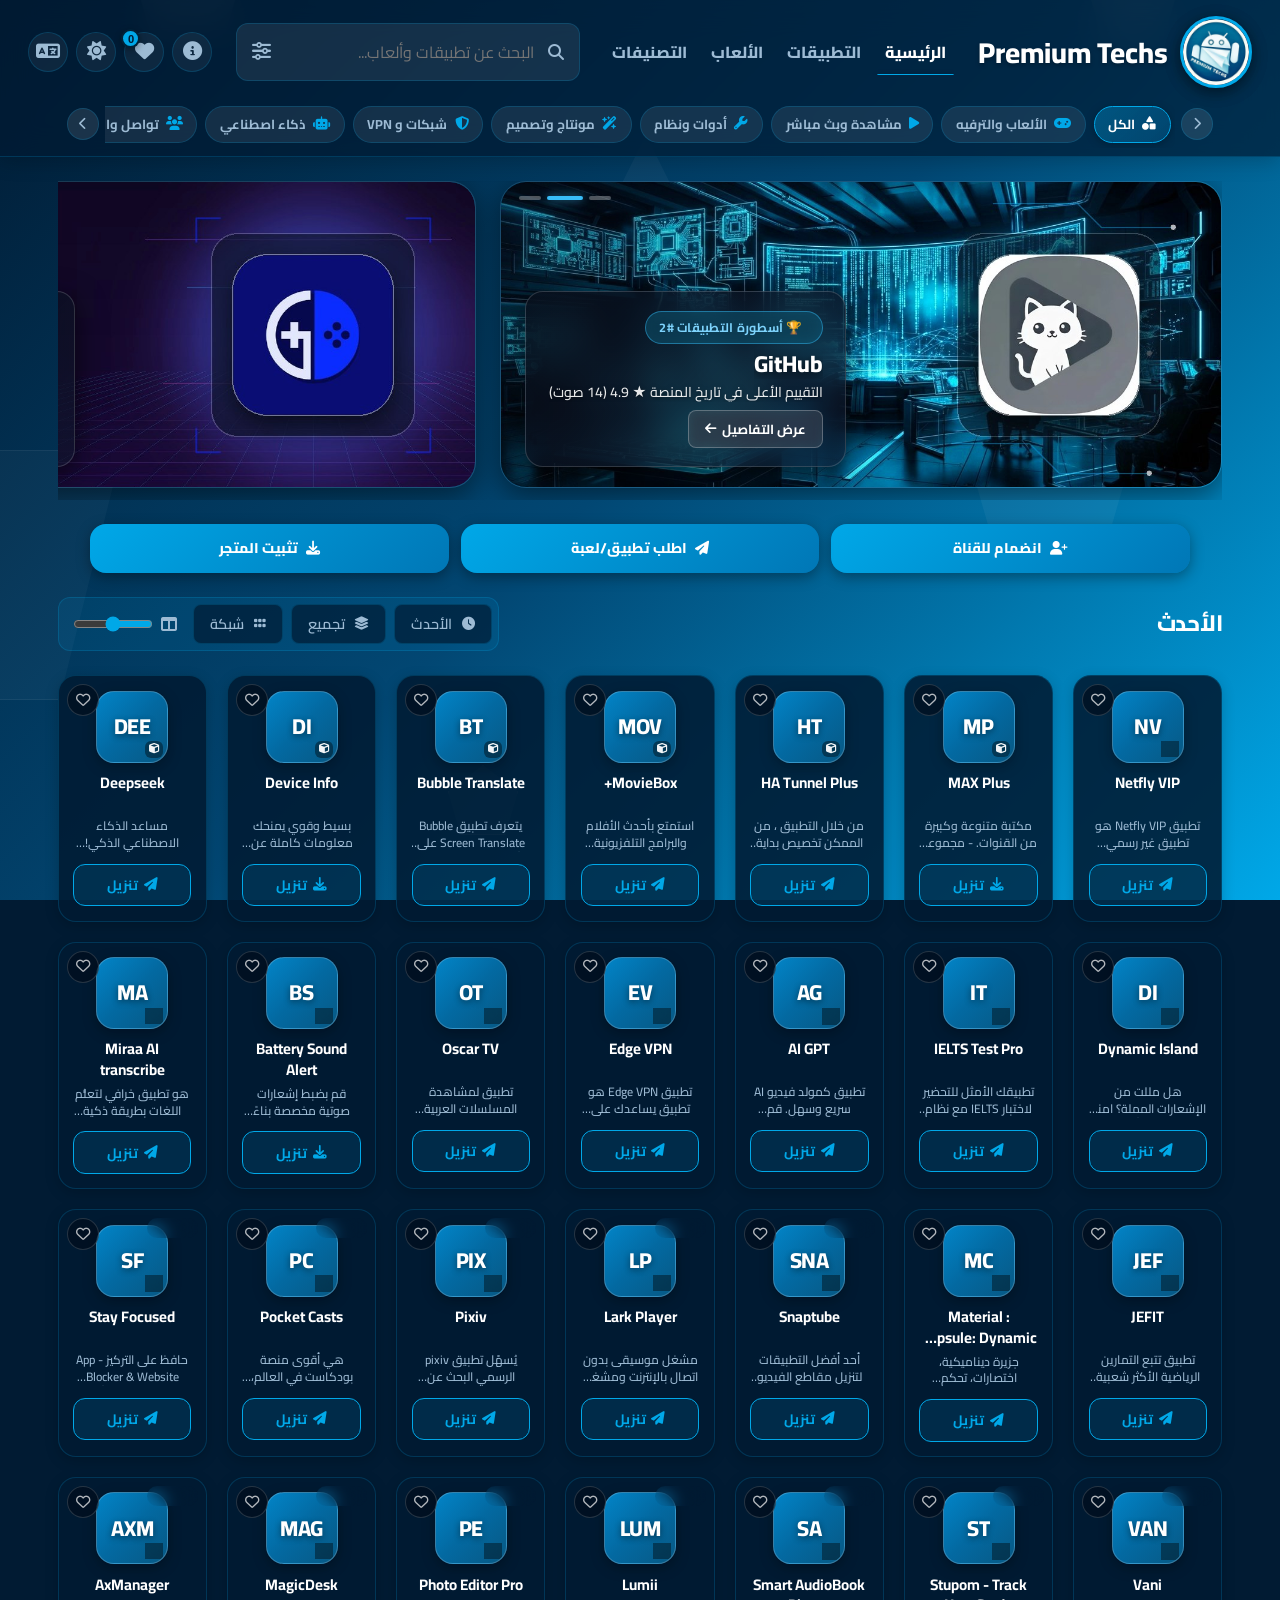
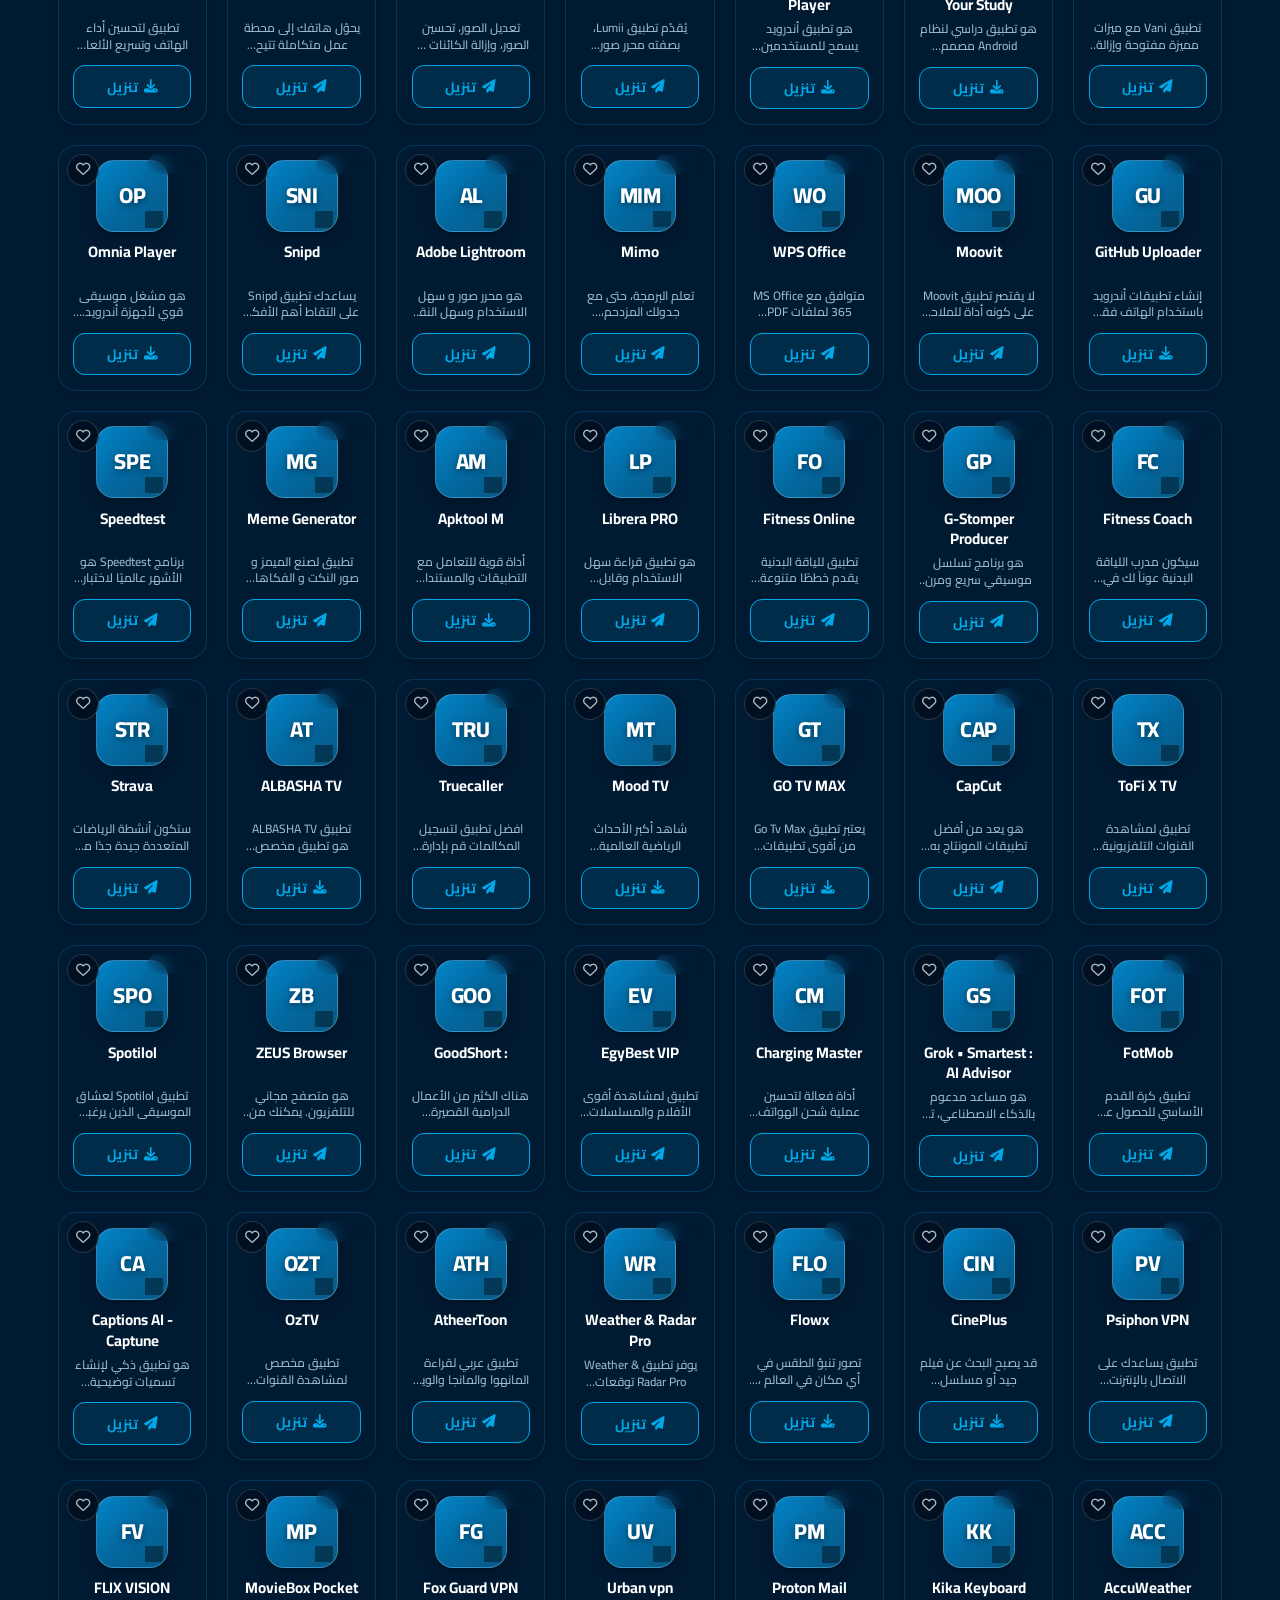
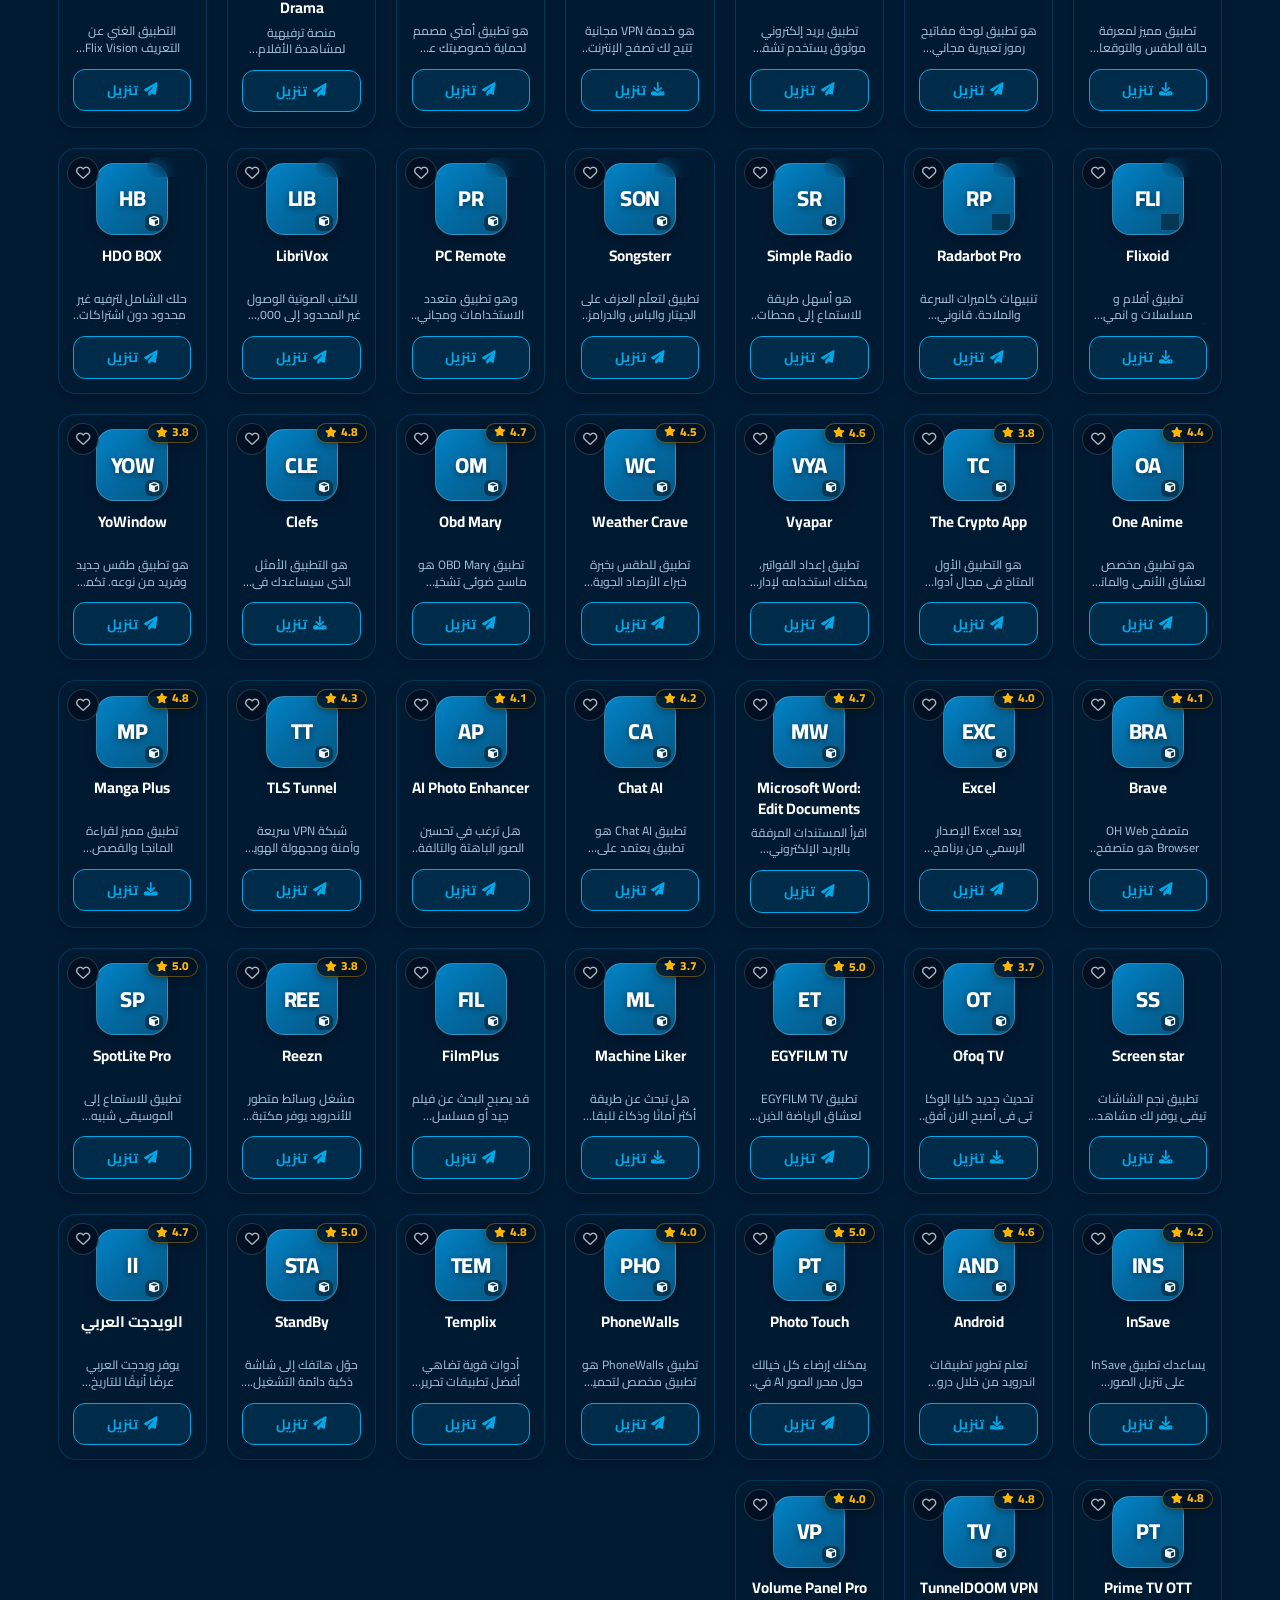
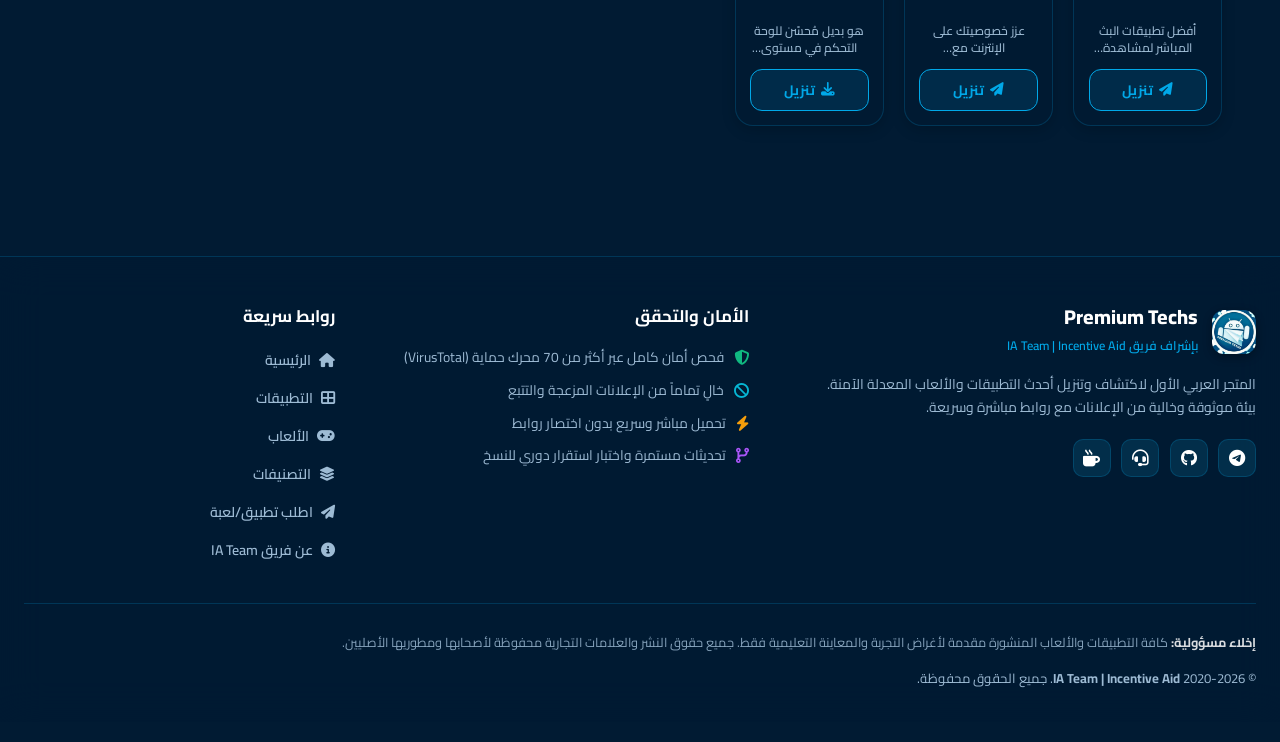
==== commit 2bc6152a: "Auto-update apps database from Telegram" ====
--- a/index.html
+++ b/index.html
@@ -99,6 +99,22 @@
         </div>
         <div id="seo-apps-list">
             <!-- SEO_APPS_START -->
+            <article><h3>Netfly VIP</h3><p>تطبيق Netfly VIP هو تطبيق غير رسمي مخصص لمشاهدة الأفلام والمسلسلات عبر الإنترنت. يوفّر مكتبة منوعة من المحتوى مع إمكانية المشاهدة بجودات مختلفة، لكن غ...</p></article>
+            <article><h3>MAX Plus</h3><p>مكتبة متنوعة وكبيرة من القنوات. - مجموعة واسعة من الأفلام والمسلسلات. - إمكانية تحميل الأفلام والمسلسلات من داخل التطبيق. 🧊 الإصدار: v1.0 🏷 النسخة الم...</p></article>
+            <article><h3>HA Tunnel Plus</h3><p>من خلال التطبيق ، من الممكن تخصيص بداية الاتصال (نسمي الحقن) بنص اتصال مكتوب (معيار HTTP أو أي معيار آخر) ، أو إعداد SNI لإجراء المصافحة مع الخادم. هذ...</p></article>
+            <article><h3>MovieBox+</h3><p>استمتع بأحدث الأفلام والبرامج التلفزيونية والموسيقى. اكتشف الدراما الآسيوية المجانية (الكورية والصينية والهندية والتايلاندية واليابانية وما إلى ذلك)، ...</p></article>
+            <article><h3>Bubble Translate</h3><p>يتعرف تطبيق Bubble Screen Translate على أي نص على شاشتك ويقوم بترجمته على الفور إلى لغتك الأم. إنه مرن وسهل الاستخدام. كما أنه سريع جدًا لترجمة شاشتك،...</p></article>
+            <article><h3>Device Info</h3><p>بسيط وقوي يمنحك معلومات كاملة عن جهازك المحمول مع واجهات مستخدم متقدمة. تتضمن معلومات الجهاز حول وحدة المعالجة المركزية، وذاكرة الوصول العشوائي، ونظام...</p></article>
+            <article><h3>Deepseek</h3><p>مساعد الذكاء الاصطناعي الذكي! يعتمد هذا المساعد المتطور على نموذج DeepSeek-V3 الرائد المزود بأكثر من 600 مليار معلمة، وهو يتفوق على المعايير العالمية ...</p></article>
+            <article><h3>Dynamic Island</h3><p>هل مللت من الإشعارات المملة؟ امنح هاتفك ميزة أكثر ذكاءً مع تطبيق Dynamic Island 🧊 الإصدار: v1.9.2 🏷 النسخة المعدلة و فيها 💎 مفتوح Premium</p></article>
+            <article><h3>IELTS Test Pro</h3><p>تطبيقك الأمثل للتحضير لاختبار IELTS مع نظام تصحيح آلي بالذكاء الاصطناعي 🧊 الإصدار: v3.4.5 🏷 النسخة المعدلة و فيها 💎 مفتوح Premium</p></article>
+            <article><h3>AI GPT</h3><p>تطبيق كمولد فيديو AI سريع وسهل. قم بتدوين جميع أفكارك ودع هذا التطبيق يحولها إلى مقاطع فيديو. 🧊 الإصدار: v1.9.1 🏷 النسخة المعدلة و فيها 💎 مفتوح Premiu...</p></article>
+            <article><h3>Edge VPN</h3><p>تطبيق Edge VPN هو تطبيق يساعدك على تصفح الإنترنت بشكل آمن وخاص من خلال إنشاء اتصال مشفّر (VPN) يخفي موقعك الحقيقي ويغير عنوان IP. 🧊 الإصدار: v1.7.6 🏷 ...</p></article>
+            <article><h3>Oscar TV</h3><p>تطبيق لمشاهدة المسلسلات العربية والتركية والأجنبية، والأنمي، وعروض المصارعة، والبث المباشر للقنوات والمباريات مجاناً - بجودات متعددة وبدون أي إعلانات ...</p></article>
+            <article><h3>Battery Sound Alert</h3><p>قم بضبط إشعارات صوتية مخصصة بناءً على حالة البطارية 🧊 الإصدار: v1.21.4 🏷 النسخة المعدلة و فيها 💎 مفتوح Premium</p></article>
+            <article><h3>Miraa AI transcribe</h3><p>هو تطبيق خرافي لتعلُّم اللغات بطريقة ذكية ومسلية! ⏱ يعطيك ترجمة فورية ونسخ للعناوين بالصوت والصورة، ويستخدم ذكاء اصطناعي يفسر لك الكلمات الصعبة والقوا...</p></article>
+            <article><h3>JEFIT</h3><p>تطبيق تتبع التمارين الرياضية الأكثر شعبية لرواد الصالات الرياضية وعشاق التمارين 🧊 الإصدار: v17.6.1 🏷 النسخة المعدلة و فيها 💎 مفتوح Premium</p></article>
+            <article><h3>: Material Capsule: Dynamic UI</h3><p>جزيرة ديناميكية، اختصارات، تحكم بالموسيقى، والمزيد بالقرب من الكاميرا أضف لمسة حيوية على شاشتك مع تطبيق Material Capsule يضيف هذا التطبيق تصميم Materi...</p></article>
             <article><h3>Snaptube</h3><p>أحد أفضل التطبيقات لتنزيل مقاطع الفيديو والتسجيلات الصوتية من مواقع الويب المختلفة بتنسيقات مختلفة يدعم تنزيل قائمة التشغيل بأقصى سرعة 🧊الإصدار: v7.69...</p></article>
             <article><h3>Lark Player</h3><p>مشغل موسيقى بدون اتصال بالإنترنت ومشغل MP3 مع السمات ومعادل الصوت وكلمات الأغاني ووضع تشغيل الموسيقى مشغل موسيقى ومشغل فيديو بدون اتصال بالإنترنت أنيق...</p></article>
             <article><h3>Pixiv</h3><p>يُسهّل تطبيق pixiv الرسمي البحث عن الرسوم التوضيحية والمانغا والروايات وعرضها. 🧊 الإصدار: v6.202.1 🏷 النسخة المعدلة و فيها 💎 مفتوح Premium</p></article>
@@ -225,7 +241,6 @@
             <article><h3>MyFitnessPall</h3><p>سواء كنت ترغب في إنقاص وزنك ، أو زيادة شدته ، أو التمتع بصحة جيدة ، أو تغيير عاداتك ، أو بدء نظام غذائي جديد ، فقد قام MyFitnessPal بتغطيته. 🧊 الإصدار...</p></article>
             <article><h3>Terabox</h3><p>افضل تطبيق تخزين سحابي بيوفرلك مساحة لحد 1024 جيجابايت لتخزين صورك و ملفاتك لمدى الحياة 😮🔥 يعنى من النهارده مفيش حاجه اسمها الصور اتمسحت ومش عارف ارجع...</p></article>
             <article><h3>: Wattpad</h3><p>قراءة وكتابة القصص الأصلية بلغتك! اكتشف منصة سرد القصص الاجتماعية التي تربط مجتمعًا عالميًا يضم ملايين القراء والكتاب من خلال قوة القصة. 🧊 الإصدار: v1...</p></article>
-            <article><h3>Oscar TV</h3><p>تطبيق لمشاهدة المسلسلات العربية والتركية والأجنبية، والأنمي، وعروض المصارعة، والبث المباشر للقنوات والمباريات مجاناً - بجودات متعددة وبدون أي إعلانات ...</p></article>
             <article><h3>Sarib TV</h3><p>تحديث جديد كليا لتطبيق Sarib Tv من افضل تطبيقات مشاهدة المباريات و مسلسلات عربية وأجنبية والافلام والقنوات المشفرة بث مباشر. بالإضافة لوجود جميع القنو...</p></article>
             <article><h3>Yalla Shoot</h3><p>من أفضل التطبيقات العربية لمتابعة نتائج المباريات ومواعيدها, يلا شووت في ثوبه الجديد أصبح يُنافس التطبيقات العالمية, يأتي Yalla Shoot بنسخة عربية بشكل...</p></article>
             <article><h3>Flightradar24</h3><p>هو واحد من أشهر تطبيقات تتبع حركة الطيران في العالم، يتيح لك مشاهدة الطائرات وهي تحلق مباشرة على الخريطة مع تفاصيل دقيقة عن كل رحلة. 🧊 الإصدار: v11.11...</p></article>
@@ -241,7 +256,6 @@
             <article><h3>9GAG</h3><p>هو التطبيق الأمثل لك للاستمتاع بوقت ممتع، وقضاء الوقت، والتواصل مع مجتمع جريء ومبدع من جميع أنحاء العالم. 🧊 الإصدار: v8.24.7 🏷 النسخة المعدلة و فيها 💎...</p></article>
             <article><h3>Moviebase</h3><p>تطبيق Moviebase هو تطبيق مميز لعشاق الأفلام والمسلسلات يوفر لك قاعدة بيانات ضخمة لمتابعة أحدث الإصدارات، تقييمات IMDb، ومعلومات تفصيلية عن أي عمل سينم...</p></article>
             <article><h3>Sofascore</h3><p>من أفضل التطبيقات العالمية لمعرفة نتائج المباريات ومواعيدها, بالإضافة لإمكانية متابعة جميع أحداث المباريات العالمية والمحلية بشكل لحظي, ويوفر لك ترتيب...</p></article>
-            <article><h3>Deepseek</h3><p>مساعد الذكاء الاصطناعي الذكي! يعتمد هذا المساعد المتطور على نموذج DeepSeek-V3 الرائد المزود بأكثر من 600 مليار معلمة، وهو يتفوق على المعايير العالمية ...</p></article>
             <article><h3>Pixelcut</h3><p>إزالة الخلفية، ممحاة سحرية، معزز الصور، قوالب القصص، صانع الكولاج  انضم إلى أكثر من 15 مليون منشئ Pixelcut! يساعدك محرر الصور ومصمم الجرافيك Pixelcut ...</p></article>
             <article><h3>: Lifesum</h3><p>تطبيق Lifesum يساعدك على تحسين نمط حياتك من خلال متابعة التغذية والصحة. يمكنك تسجيل وجباتك اليومية لمعرفة السعرات الحرارية، البروتينات، والدهون، بالإض...</p></article>
             <article><h3>Gamedeck</h3><p>هو تطبيق مستقل مُصمم لتحسين تجربة لاعبي الألعاب على الهواتف المحمولة. يُنظم التطبيق مجموعة ألعابك في واجهة أنيقة تُوفر تجربة مشابهة لأجهزة الألعاب الت...</p></article>
@@ -276,7 +290,6 @@
             <article><h3>XEQ</h3><p>XEQ هو معادل صوت احترافي بقدرة 10 موجات مع Bass Booster ومُعزّز الصوت لتحسين جودة الصوت على أي جهاز Android. يمكنك ضبط الجهير والوضوح ومستوى الصوت بدق...</p></article>
             <article><h3>Video Game</h3><p>سيقدم لك تطبيق ألعاب الفيديو الخاص بنا العديد من المعلومات حول الألعاب الكلاسيكية، 🧊 الإصدار: v3.2.2 🏷 النسخة المعدلة و فيها 💎 مفتوح Premium</p></article>
             <article><h3>CALCU</h3><p>هي آلة حاسبة ذكية يمكنك من خلالها اختيار التصميم بنفسك. 🧊 الإصدار: v4.7.20 🏷 النسخة المعدلة و فيها 💎 مفتوح Premium</p></article>
-            <article><h3>MovieBox+</h3><p>استمتع بأحدث الأفلام والبرامج التلفزيونية والموسيقى. اكتشف الدراما الآسيوية المجانية (الكورية والصينية والهندية والتايلاندية واليابانية وما إلى ذلك)، ...</p></article>
             <article><h3>VPN Proton</h3><p>تطبيق Proton VPN هو خدمة شبكة افتراضية خاصة (VPN) تركّز على الأمان والخصوصية للمستخدمين، من شركة Proton السويسرية نفسها التي تملك خدمة البريد المشفّر ...</p></article>
             <article><h3>NTFS Reader</h3><p>قارئ NTFS هو مدير ملفات لقراءة وكتابة ملفات محركات أقراص USB لأجهزة أندرويد. يمكنك قراءة وكتابة ملفات NTFS وexFAT وFAT32 على محركات الأقراص الصلبة الخ...</p></article>
             <article><h3>InStories</h3><p>تطبيق احترافي لتصميم وتحرير الصور والفيديوهات والستوري والريلز، ويوفّر قوالب جاهزة قابلة للتخصيص، مع تأثيرات وانتقالات وخطوط وموسيقى وأدوات ذكاء اصطنا...</p></article>
@@ -316,7 +329,6 @@
             <article><h3>CalcNote Pro</h3><p>هو جيل جديد من الآلات الحاسبة المصممة للهواتف الذكية 🧊 الإصدار: v2.25.111 🏷 النسخة المعدلة و فيها 💎 مفتوح Premium</p></article>
             <article><h3>App Freezer</h3><p>تطبيق App Freezer هو أداة لإدارة التطبيقات على أجهزة أندرويد، تتيح لك تجميد التطبيقات مؤقتًا لإيقاف عملها في الخلفية دون الحاجة إلى إلغاء تثبيتها 🧊 ال...</p></article>
             <article><h3>Bluecoins</h3><p>هو تطبيق مالي بسيط للغاية، وهو أداة ممتازة لتتبع النفقات وإدارة الميزانية والأموال 🧊 الإصدار: v13.1.149 🏷 النسخة المعدلة و فيها 💎 مفتوح Premium</p></article>
-            <article><h3>Bubble Translate</h3><p>يتعرف تطبيق Bubble Screen Translate على أي نص على شاشتك ويقوم بترجمته على الفور إلى لغتك الأم. إنه مرن وسهل الاستخدام. كما أنه سريع جدًا لترجمة شاشتك،...</p></article>
             <article><h3>Video Compressor</h3><p>تطبيق الفيديو المضغوط يمكنه ضغط وتحويل أي تنسيق فيديو تقريبًا 🧊 الإصدار: v21.6.0 🏷 النسخة المعدلة و فيها 💎 مفتوح Premium</p></article>
             <article><h3>PhotoRoom</h3><p>تطبيق Photoroom هو أداة قوية لتحرير الصور، يتيح للمستخدمين إزالة الخلفيات بسهولة وإضافة خلفيات جديدة أو تحرير الصور باحترافية. يتميز بواجهة بسيطة وسهل...</p></article>
             <article><h3>OsmAnd+ — Maps & GPS Offline</h3><p>تطبيق OsmAnd+ هو أداة قوية للملاحة والخرائط تعمل بدون إنترنت 🗺️. يتيح لك تحميل خرائط تفصيلية لأي بلد واستخدامها للتنقل سواء بالسيارة، الدراجة أو سيرًا...</p></article>
@@ -477,7 +489,6 @@
             <article><h3>Vanced</h3><p>استمتع بمقاطع فيديو غير محدودة على YouTube بدون إعلانات مزعجة أو روت أو إضافات إضافية. يتم دعم التشغيل في 🧊 الإصدار : v5.6.80.547 🏷 النسخة المعدلة وفي...</p></article>
             <article><h3>1001TV</h3><p>تطبيق 1001 هو موطن المسلسلات والأفلام المفضلة لديك (ألف ساعة و ساعة أفلام) مستوحى من الجاذبية العالمية الخالدة لقصص ألف ليلة وليلة ، يجلب لك آلاف السا...</p></article>
             <article><h3>Viber TV</h3><p>تحديث جديد بالكامل لتطبيق فايبر تي في Viber Tv مهكر لمشاهدة القنوات المشفرة والمفتوحة ومشاهدة المباريات مباشرة وبجودة 4K الحقيقية. يتيح لك التطبيق متا...</p></article>
-            <article><h3>Edge VPN</h3><p>تطبيق Edge VPN هو تطبيق يساعدك على تصفح الإنترنت بشكل آمن وخاص من خلال إنشاء اتصال مشفّر (VPN) يخفي موقعك الحقيقي ويغير عنوان IP. 🧊 الإصدار: v1.7.1 🏷 ...</p></article>
             <article><h3>ChatBoost Ai</h3><p>هو عميل ذكاء اصطناعي سريع ومرن مصمم لتقديم تجربة دردشة احترافية، حيث يمكنك استخدامه للكتابة، الترجمة، البرمجة، وإنشاء المحتوى بسهولة، مع دعم لعدة نماذ...</p></article>
             <article><h3>Dr.Fone -Data & Photo Recovery</h3><p>يقوم Dr.Fone باستعادة الصور والفيديوهات والصوتيات وجهات الاتصال والملفات وإلخ. انَ Wondershare Dr.Fone هو حل لاستعادة بيانات الهاتف لجميع أجهزة Androi...</p></article>
             <article><h3>Copilot</h3><p>رفيقك اليومي في مجال الذكاء الاصطناعي زد من إنتاجيتك باستخدام Microsoft Copilot، مساعدك الآمن المدعوم بالذكاء الاصطناعي الذي يمكّنك من العثور على الأش...</p></article>
@@ -601,7 +612,6 @@
             <article><h3>BWOT</h3><p>تطبيق BWOT لتوقعات الطقس والرادار هو تطبيق مجاني يوفر توقعات دقيقة كل ساعة ولمدة 16 يومًا، بالإضافة إلى خرائط رادار تفاعلية للطقس، وتنبيهات جوية فورية...</p></article>
             <article><h3>Vpn .lat</h3><p>تطبيق VPN .lat مهكر هو تطبيق VPN مجاني يوفر لك اتصالًا سريعًا وآمنًا بالإنترنت بدون حدود أو قيود جغرافية. باستخدامه، يمكنك تصفح المواقع المحجوبة، حماي...</p></article>
             <article><h3>AW Player</h3><p>تطبيق مشغل فيديو سريع وخفيف للأندرويد، يدعم تشغيل الفيديوهات المحلية وعبر الروابط، واستكمال المشاهدة من آخر نقطة، مع دعم صيغ فيديو متعددة وواجهة بسيطة...</p></article>
-            <article><h3>Device Info</h3><p>بسيط وقوي يمنحك معلومات كاملة عن جهازك المحمول مع واجهات مستخدم متقدمة. تتضمن معلومات الجهاز حول وحدة المعالجة المركزية، وذاكرة الوصول العشوائي، ونظام...</p></article>
             <article><h3>Aflamy4U</h3><p>يتيح لك هذا التطبيق العثور على أفلامك ومسلسلاتك المفضلة بالإضافة إلى بعض القنوات المهمة! يمكنك بسهولة استخدام هذا التطبيق الذي يوفر ملخصًا ومقطعًا دعا...</p></article>
             <article><h3>MaxLIV</h3><p>سينقل لك التطبيق جميع الرياضات و المباريات و البرامج الترفيهية والأفلام إلى هاتفك لمشاهدتها في أي وقت وفي أي مكان دون الحاجة إلى التلفزيون. 🧊 الإصدار:...</p></article>
             <article><h3>Genie</h3><p>تطبيق Genie هو مساعد ذكاء اصطناعي متطور يجمع بين ChatGPT 4o, Gemini, Grok, Deepseek, Claude والمزيد، وكذلك إنشاء الصور بالذكاء الاصطناعي وتلخيص الدروس...</p></article>
@@ -643,7 +653,6 @@
             <article><h3>Tapet</h3><p>يتم إنشاء الخلفيات وفقًا لدقة شاشة جهازك - مما يجعلها أعلى جودة ممكنة. * لا توجد صور يتم تنزيلها من الإنترنت.  يتم إنشاء كل شيء بسرعة في جهازك. * الصو...</p></article>
             <article><h3>Multi Parallel</h3><p>هل تريد إداره حسابات متعددة والتبديل السريع بينها؟ هل تريد ممارسة الألعاب بحسابات متعددة للاستمتاع بمزيد من المرح؟ يمكن أن يساعدك Multi Parallel في ال...</p></article>
             <article><h3>Notein</h3><p>تطبيق احترافي لتدوين الملاحظات والكتابة بالقلم، يدعم الرسم على صفحات غير محدودة، وتحرير ملفات PDF والتعليق عليها، مع أدوات لتنظيم الملاحظات والمزامنة ...</p></article>
-            <article><h3>Netfly VIP</h3><p>تطبيق Netfly VIP هو تطبيق غير رسمي مخصص لمشاهدة الأفلام والمسلسلات عبر الإنترنت. يوفّر مكتبة منوعة من المحتوى مع إمكانية المشاهدة بجودات مختلفة، لكن غ...</p></article>
             <article><h3>MobiPDF</h3><p>يوفر لك تطبيق MobiPDF مجموعة قوية من الأدوات المتخصصة لعرض ومراجعة وتحرير وإنشاء وتأمين ملفات PDF بسرعة وسهولة على هاتفك، أينما كنت. 🧊 الإصدار: v11.17...</p></article>
             <article><h3>Turrit</h3><p>عميل غير رسمي لتطبيق تيليجرام يعتمد على Telegram API، ويوفر تجربة مراسلة سريعة وآمنة مع مزايا إضافية. يدعم الترجمة الفورية بالذكاء الاصطناعي لأكثر من ...</p></article>
             <article><h3>Timemark</h3><p>يُمكّن تطبيق Timemark المستخدمين من تحديد موقع التقاط الصورة بسرعة. يُعدّ هذا التطبيق مفيدًا للغاية لعشاق تصوير المناظر الطبيعية، حيث يُتيح لهم تحديد ...</p></article>
@@ -813,7 +822,6 @@
             <article><h3>GradeUp</h3><p>تطبيق رائع لتنظيم أوراق الاختبارات والأسئلة الخاطئة والواجبات المنزلية! 🧊 الإصدار: v1.0.19 🏷 النسخة المعدلة و فيها 💎 مفتوح Premium</p></article>
             <article><h3>Lumina Wallpapers</h3><p>هو تطبيق يقدم مجموعة متنوعة من الخلفيات عالية الجودة، مع إمكانية تصفحها وتحميلها وتعيينها بسهولة لشاشة الهاتف، بالإضافة إلى تحديثات مستمرة لإضافة خلفي...</p></article>
             <article><h3>GENRAL PRO</h3><p>تطبيق General TV هو منصة تلفزيونية رقمية توفر مجموعة واسعة من القنوات التلفزيونية والمحتوى الترفيهي للمستخدمين، يتيح التطبيق مشاهدة القنوات الفضائية ا...</p></article>
-            <article><h3>: Material Capsule: Dynamic UI</h3><p>جزيرة ديناميكية، اختصارات، تحكم بالموسيقى، والمزيد بالقرب من الكاميرا أضف لمسة حيوية على شاشتك مع تطبيق Material Capsule يضيف هذا التطبيق تصميم Materi...</p></article>
             <article><h3>Parallel Hub</h3><p>هو تطبيق يتيح لك استنساخ وتشغيل نسخ متعددة من التطبيقات على نفس الجهاز، مما يسمح بتسجيل الدخول بأكثر من حساب في الوقت نفسه دون الحاجة إلى تسجيل الخروج...</p></article>
             <article><h3>محول السرعة</h3><p>حوّل مقاطع الفيديو إلى 60 إطارًا في الثانية للحصول على جودة أكثر سلاسة واحترافية، خاصة لمنشئي محتوى TikTok. يعمل بالكامل دون اتصال بالإنترنت مع معالجة...</p></article>
             <article><h3>PlantIn</h3><p>يفضل نظامنا الحصري لتحديد أمراض النباتات القائم على الذكاء الاصطناعي، يمكنك تصوير نبتة مريضة أو تحميل صورة لها، وانتظار فحص سريع، وسنقوم بتشخيص المشكل...</p></article>
@@ -913,7 +921,6 @@
             <article><h3>SCRL</h3><p>أطلق العنان لإبداعك مع SCRL، التطبيق الأول في الولايات المتحدة لإنشاء صور مجمعة أصلية وعروض صور سلسة على إنستغرام. سواء كنت مؤثرًا أو فنانًا أو مجرد ش...</p></article>
             <article><h3>Hammel</h3><p>قسم خاص بإدارة جميع الملفات وإمكانية إنشاء مجلدات لترتيب الملفات و تعديلها. إيقاف التحميل واستئنافه لاحقاً. دعم تحميل عدة دفعة واحدة وإمكانية تحميل جم...</p></article>
             <article><h3>MX Player Pro</h3><p>أفضل مشغل موسيقى وفيديو بكل الصيغ لنظام Android 🧊 الإصدار: v1.93.4 🏷 النسخة المعدلة و فيها 💎 مفتوح Premium 🗂 لا وجود للاعلانات</p></article>
-            <article><h3>AI GPT</h3><p>تطبيق كمولد فيديو AI سريع وسهل. قم بتدوين جميع أفكارك ودع هذا التطبيق يحولها إلى مقاطع فيديو. 🧊 الإصدار: v1.8.2 🏷 النسخة المعدلة و فيها 💎 مفتوح Premiu...</p></article>
             <article><h3>Ibis paint x</h3><p>تطبيق رسم شائع ومتعدد الاستخدامات تم تنزيله أكثر من 80 مليون مرة كسلسلة ، وأكثر من 2500 مادة ، وأكثر من 800 خط.  يوفر التطبيق 362 فرشاة ، و 64 فلترًا ...</p></article>
             <article><h3>Avast Cleanup</h3><p>منظف ​​التخزين: قم بمسح الملفات غير المرغوب فيها لتوفير مساحة على جهازك تنظيف لأجهزة Android يمكنه مساعدتك في: • تحليل مساحة تخزين الهاتف ومسح البيانا...</p></article>
             <article><h3>Web Video Caster Premium</h3><p>بث الأفلام والبرامج التلفزيونية والبث المباشر إلى Chromecast وRoku وDLNA وFire TV والمزيد  يتيح لك Web Video Caster® مشاهدة مقاطع الفيديو على التلفزيو...</p></article>
@@ -990,7 +997,6 @@
             <article><h3>OpenTune</h3><p>هو تطبيق مفتوح المصدر للاستماع إلى الموسيقى، يتميز بواجهة حديثة وسهلة الاستخدام. يتيح لك اكتشاف الأغاني، إنشاء قوائم تشغيل، والاستمتاع بجودة صوت عالية...</p></article>
             <article><h3>Prosto</h3><p>يمكنك بسهولة تسجيل معلومات البضائع والمستودعات وتتبعها، وهو مثالي لأصحاب المتاجر الصغيرة وشركات التجزئة والمشاريع الخدمية لأنه يوفر ميزات رئيسية مثل إ...</p></article>
             <article><h3>Plus Messanger</h3><p>تطبيق Plus Messenger هو تطبيق مراسلة غير رسمي يعتمد على واجهة برمجة تطبيقات Telegram. يوفر خيارات تخصيص متقدمة مثل تغيير الألوان والخطوط وإدارة الدردش...</p></article>
-            <article><h3>HA Tunnel Plus</h3><p>من خلال التطبيق ، من الممكن تخصيص بداية الاتصال (نسمي الحقن) بنص اتصال مكتوب (معيار HTTP أو أي معيار آخر) ، أو إعداد SNI لإجراء المصافحة مع الخادم. هذ...</p></article>
             <article><h3>Alraees Live</h3><p>تطبيق الرئيس لايف مهكر لعشاق الرياضة الذين يبحثون عن مشاهدة المباريات مباشرة وبجودة 4K الحقيقية. يتيح لك التطبيق متابعة البطولات الكبرى مثل دوري أبطال...</p></article>
             <article><h3>Prime TV</h3><p>تطبيق واحد شامل كل القنوات الرياضية والعالمية والترفيهية 🧊 الإصدار: v2.1.0 🏷 النسخة المعدلة و فيها 👍🏻نسخة،كأس العالم ☑️إضافة جدول مباريات مباشر ☑️لا ي...</p></article>
             <article><h3>MediaGrab</h3><p>برنامج مجاني ومفتوح المصدر لتنزيل الوسائط لأجهزة أندرويد. حمّل الصور والفيديوهات والملفات الصوتية من أكثر من 1000 موقع إلكتروني، بما في ذلك يوتيوب، وإ...</p></article>
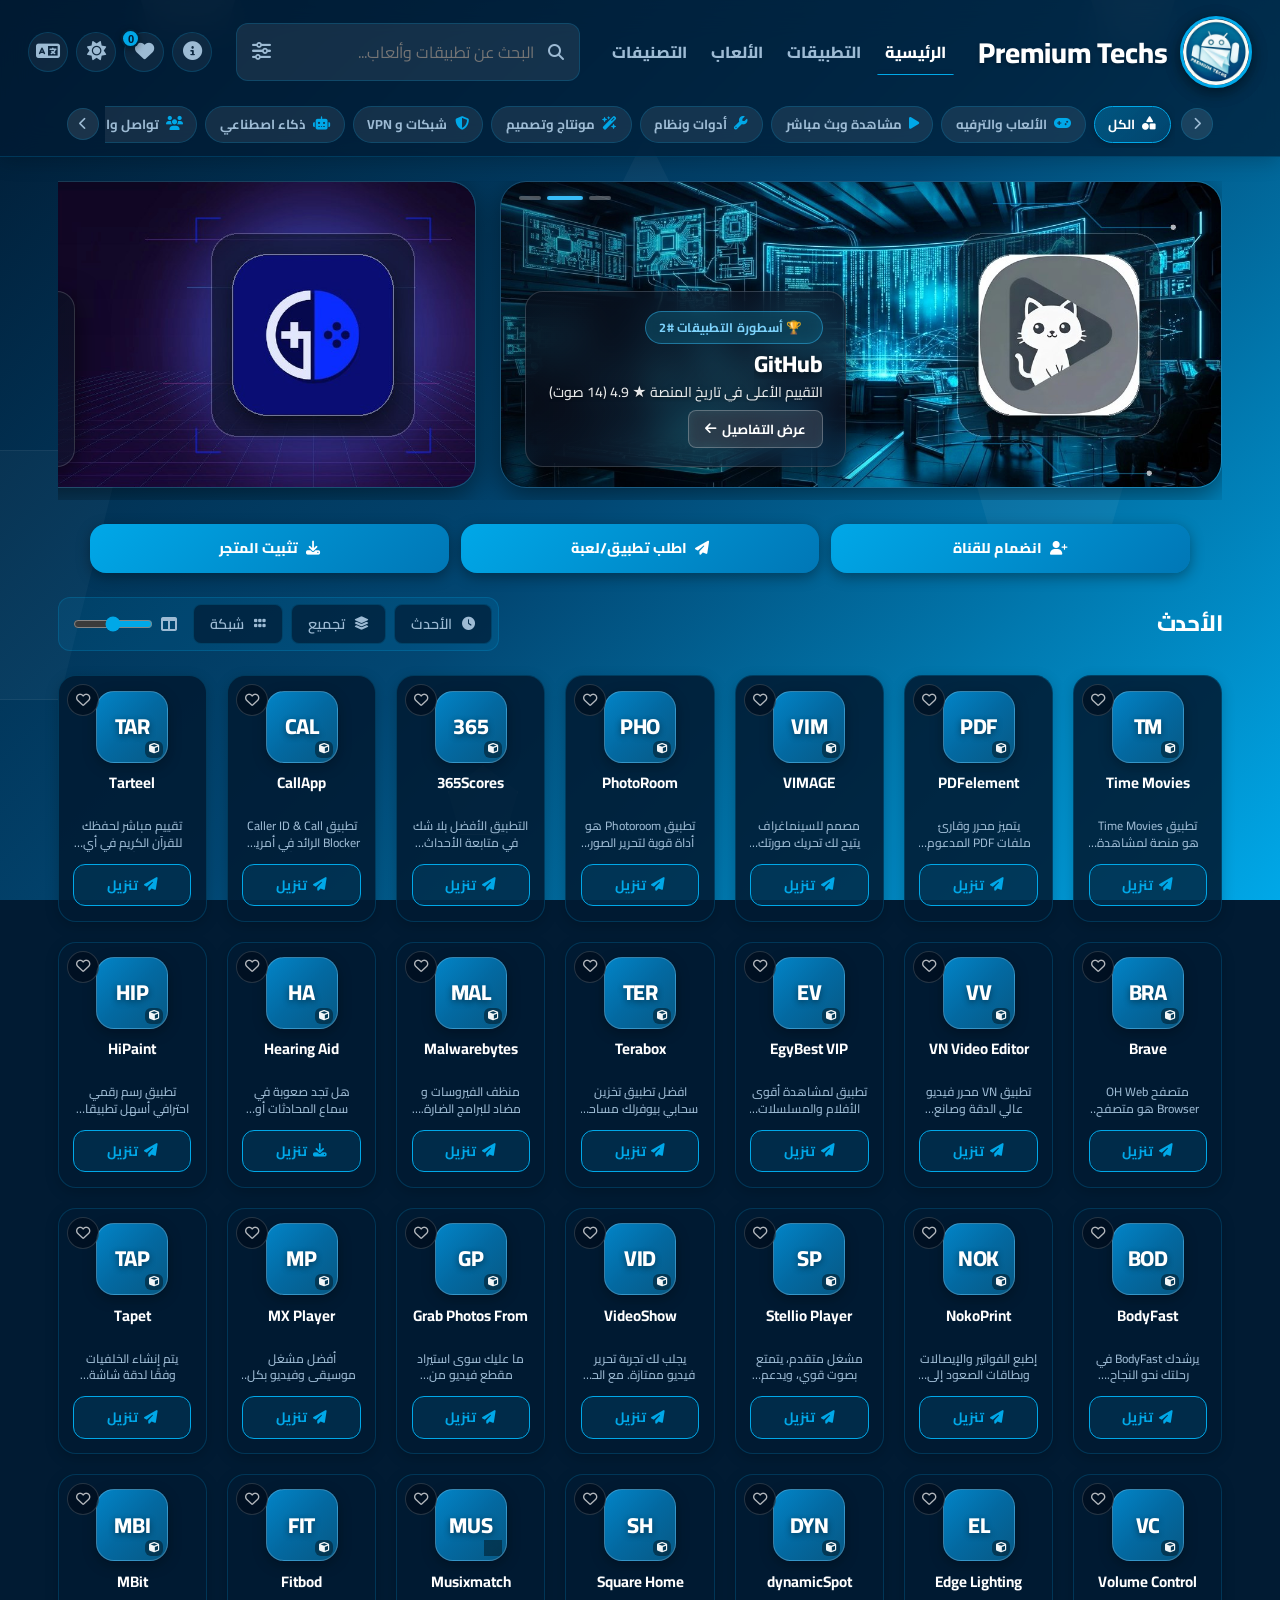
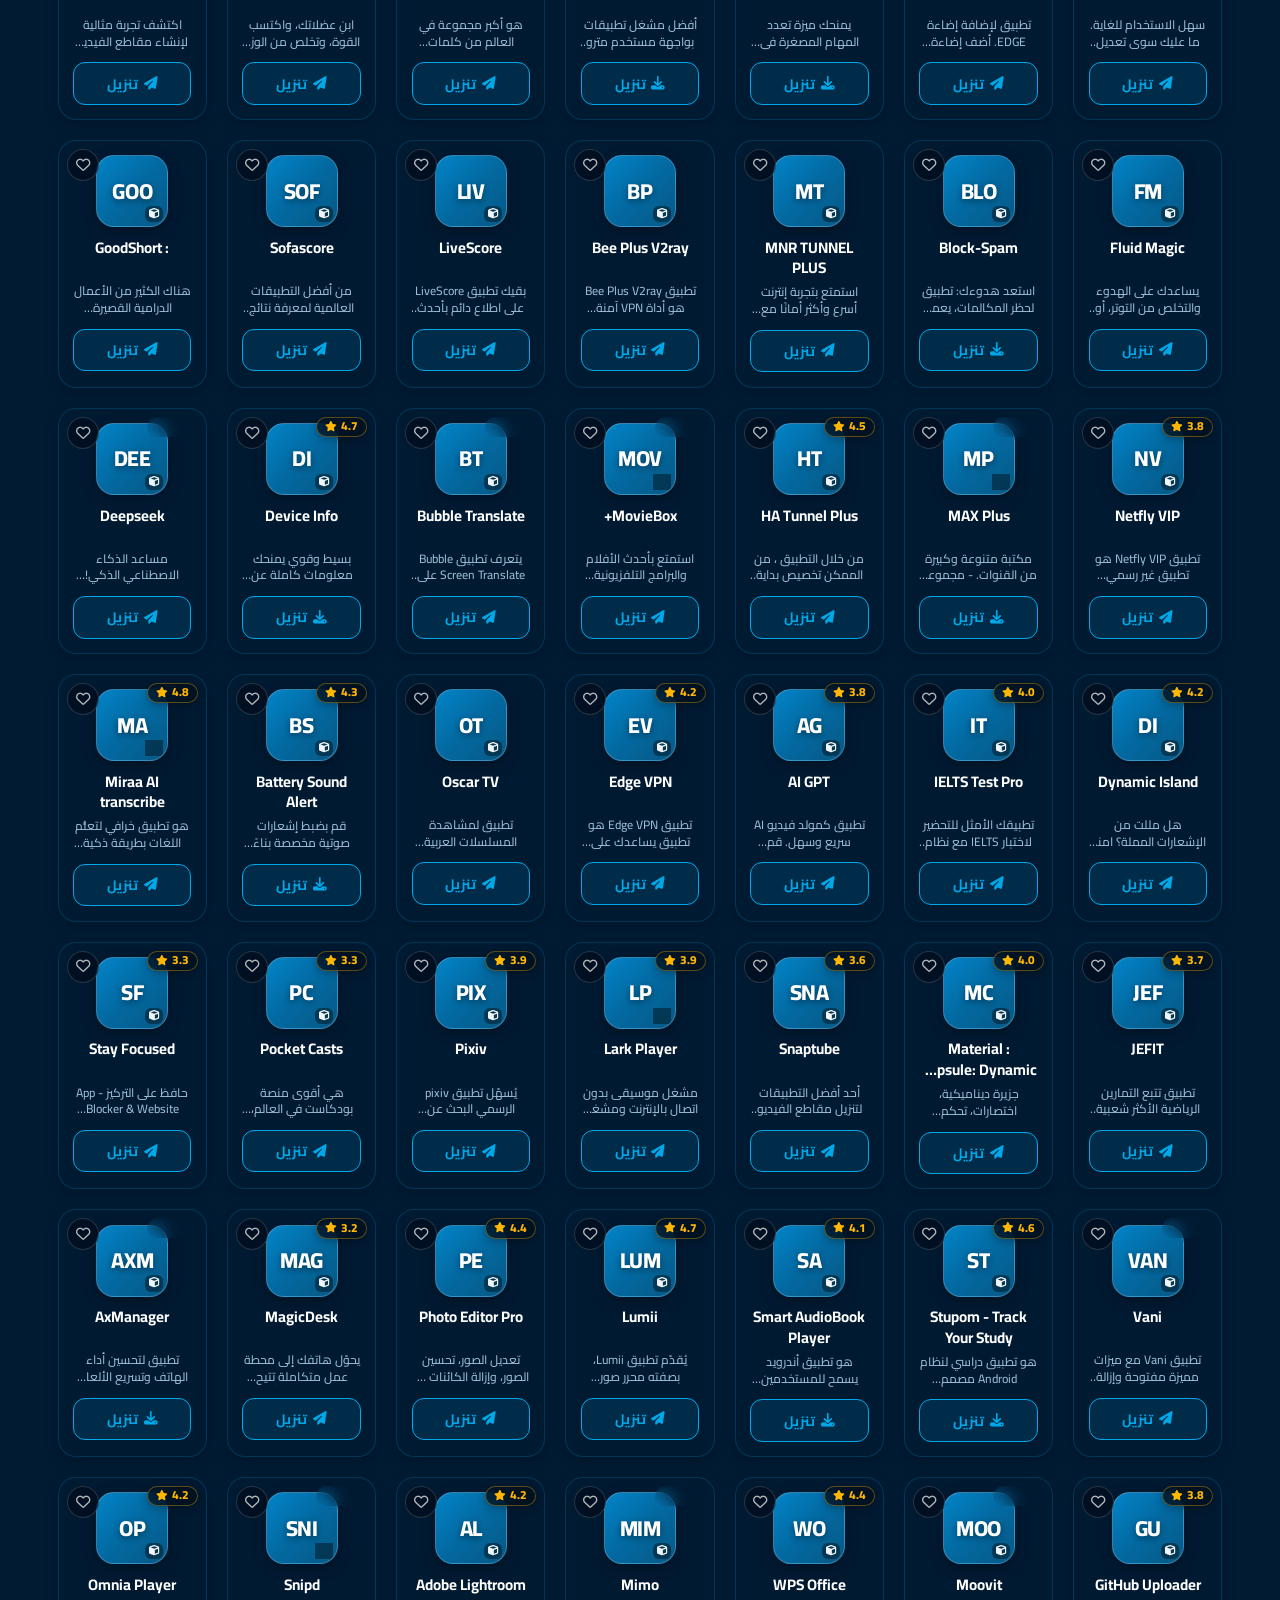
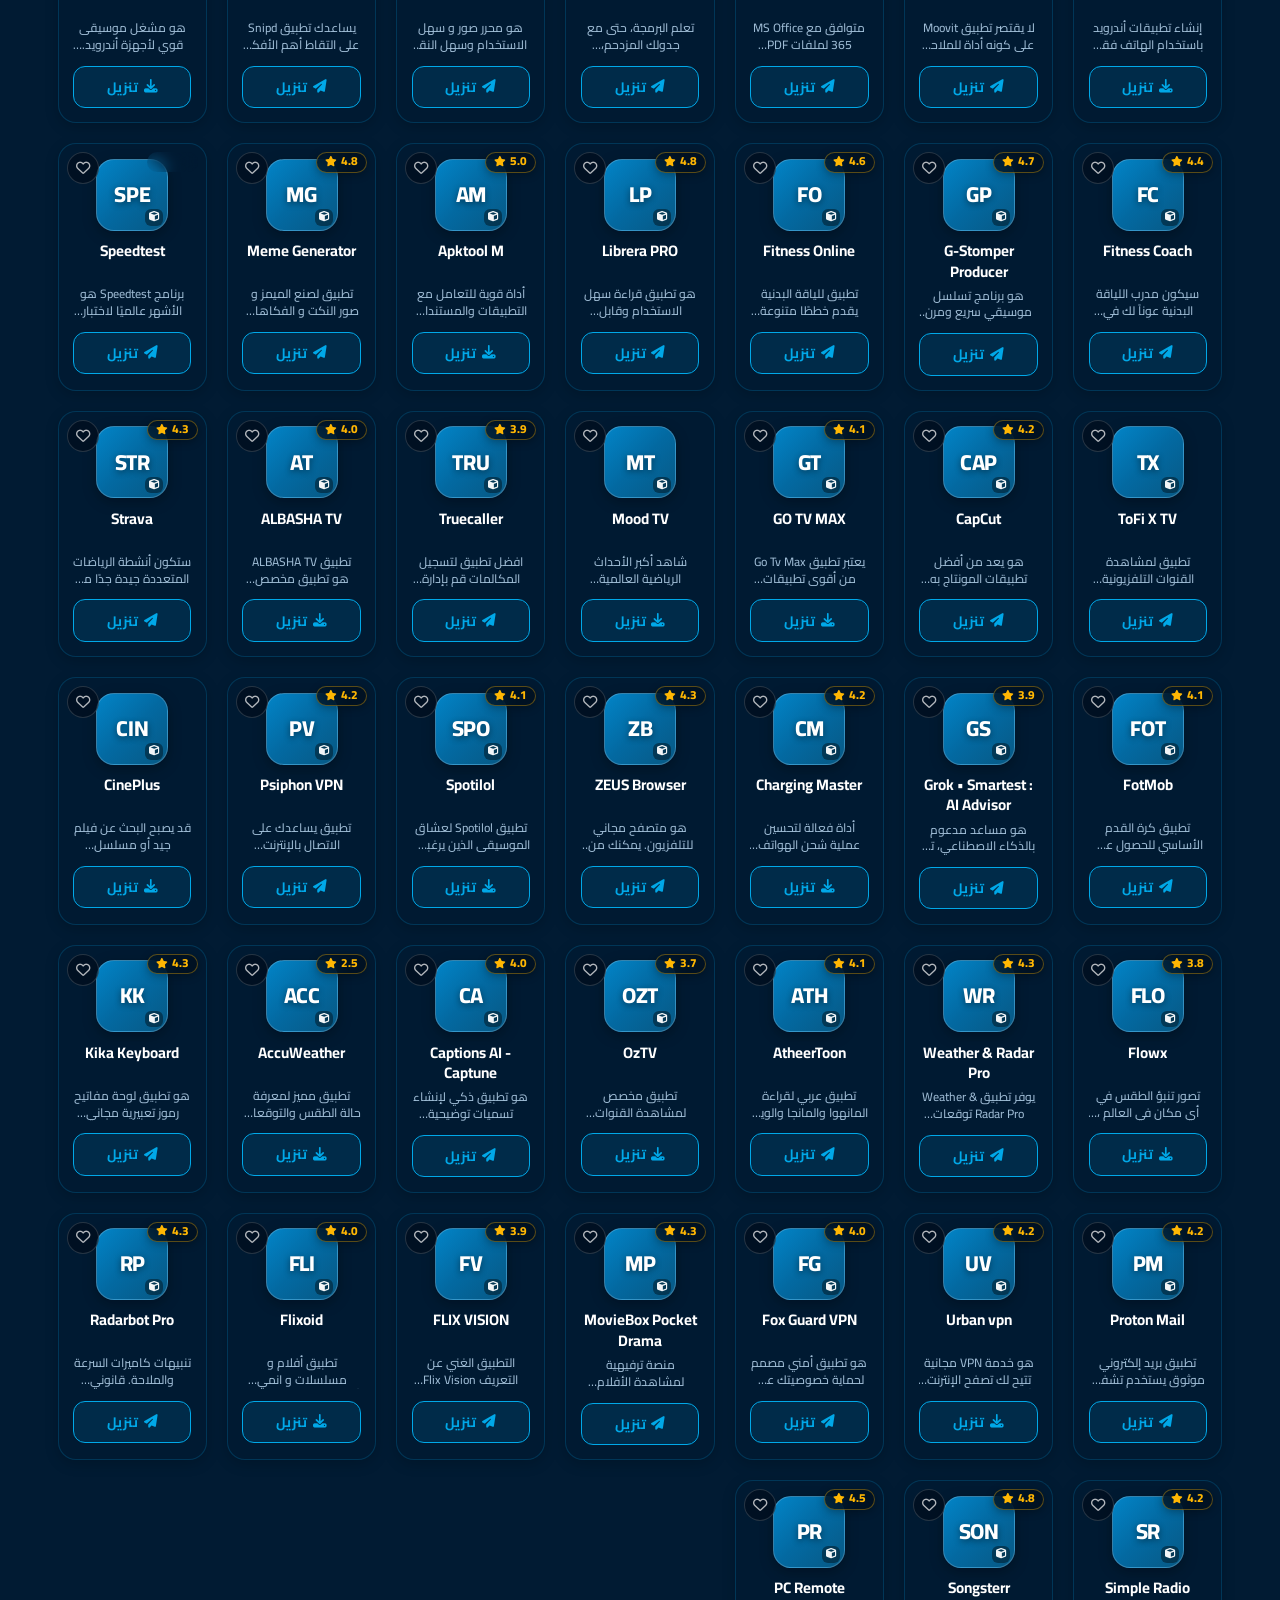
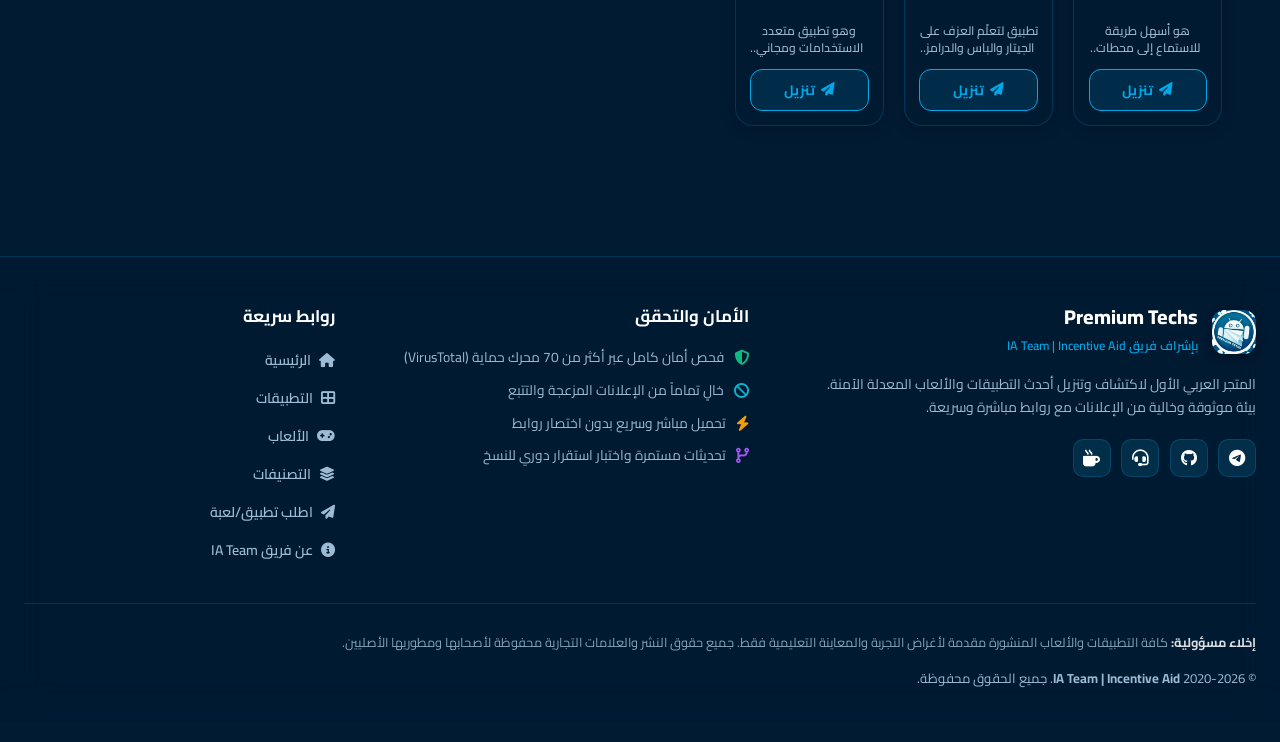
==== commit 3935c9e0: "Auto-update apps database from Telegram" ====
--- a/index.html
+++ b/index.html
@@ -99,6 +99,41 @@
         </div>
         <div id="seo-apps-list">
             <!-- SEO_APPS_START -->
+            <article><h3>Time Movies</h3><p>تطبيق Time Movies هو منصة لمشاهدة وتحميل الأفلام والمسلسلات الأجنبية والعربية بجودة عالية. يوفر واجهة سهلة الاستخدام مع تصنيفات متنوعة حسب النوع والسن...</p></article>
+            <article><h3>PDFelement</h3><p>يتميز محرر وقارئ ملفات PDF المدعوم بالذكاء الاصطناعي بسهولة الاستخدام والقوة، مما يتيح لك قراءة مستندات PDF الخاصة بك والتعليق عليها وتوقيعها بسهولة. ...</p></article>
+            <article><h3>VIMAGE</h3><p>مصمم للسينماغراف يتيح لك تحريك صورتك وإضافة المئات من تأثيرات الصور المتحركة والإعدادات المسبقة والفلاتر والتراكبات على صورك. يتيح لك محرر الصور الخاص...</p></article>
+            <article><h3>PhotoRoom</h3><p>تطبيق Photoroom هو أداة قوية لتحرير الصور، يتيح للمستخدمين إزالة الخلفيات بسهولة وإضافة خلفيات جديدة أو تحرير الصور باحترافية. يتميز بواجهة بسيطة وسهل...</p></article>
+            <article><h3>365Scores</h3><p>التطبيق الأفضل بلا شك في متابعة الأحداث الرياضية ونتائج المباريات وجداول البطولات بشكل لحظي, يوفر لك 365Scores إمكانية متابعة فريقك المفضل وارسال اشعا...</p></article>
+            <article><h3>CallApp</h3><p>تطبيق Caller ID & Call Blocker الرائد في أمريكا و عبر العالم أيضا من قبل المستخدمين والمجلات التقنية الأعلى تقييمًا. تطبيق CallApp هو تطبيق معرف المتص...</p></article>
+            <article><h3>Tarteel</h3><p>تقييم مباشر لحفظك للقرآن الكريم في أي وقت ومن أي مكان! لا أحد يقرأ عليك؟ لا مشكلة. تطبيق ترتيل هنا! كم مرة تمنيت لو عرفت سورًا أكثر للصلاة؟ أن تحصل عل...</p></article>
+            <article><h3>Brave</h3><p>متصفح OH Web Browser هو متصفح إنترنت سريع وآمن يوفر تجربة تصفح مميزة. يتميز بخاصية VPN مدمجة، وحماية الخصوصية، وتنزيل الملفات بسهولة. يتيح لك الوصول إ...</p></article>
+            <article><h3>VN Video Editor</h3><p>تطبيق VN محرر فيديو عالي الدقة وصانع فيديو مجاني مع جميع الميزات الاحترافية. تتيح لك VN أن تكون الصورة الرمزية لتحرير الفيديو. بسيط ولكنه قوي كمحرر سط...</p></article>
+            <article><h3>EgyBest VIP</h3><p>تطبيق لمشاهدة أقوى الأفلام والمسلسلات والقنوات والأنمي الحصري استمتع بتجربة رائعة لمشاهدة أقوى الأفلام والمسلسلات مجانًا على تطبيقنا، بالإضافة إلى قنو...</p></article>
+            <article><h3>Terabox</h3><p>افضل تطبيق تخزين سحابي بيوفرلك مساحة لحد 1024 جيجابايت لتخزين صورك و ملفاتك لمدى الحياة 😮🔥 يعنى من النهارده مفيش حاجه اسمها الصور اتمسحت ومش عارف ارجع...</p></article>
+            <article><h3>Malwarebytes</h3><p>منظف الفيروسات و مضاد للبرامج الضارة. منع عمليات الاحتيال وحماية خصوصيتك. يفحص تطبيقنا القوي بحثًا عن الفيروسات والبرامج الضارة ويكتشف بقوة برامج الفد...</p></article>
+            <article><h3>Hearing Aid</h3><p>هل تجد صعوبة في سماع المحادثات أو الأصوات المحيطة بوضوح؟ يحوّل تطبيق مُكبّر الإشارة (Hearing Aid) هاتفك إلى أداة مساعدة قوية للسمع، حيث يلتقط الأصوات ...</p></article>
+            <article><h3>HiPaint</h3><p>تطبيق رسم رقمي احترافي أسهل تطبيقات الرسم والتلوين استخدامًا، حيث يمنحك أدوات احترافية سهلة الاستخدام مما يسمح للفنانين بإنشاء رسومات ممتازة. 🧊 الإصدا...</p></article>
+            <article><h3>BodyFast</h3><p>يرشدك BodyFast في رحلتك نحو النجاح. الوصول إلى الوزن المستهدف، والتمتع بصحة جيدة، والشعور بالطاقة الكاملة. عبر الصيام المتقطع! 🧊 الإصدار: v4.6.2 🏷 الن...</p></article>
+            <article><h3>NokoPrint</h3><p>إطبع الفواتير والإيصالات وبطاقات الصعود إلى الطائرة والمزيد في المنزل أو العمل أو أثناء التنقل! يمكنك طباعة الصور والصور وصفحات الويب وملفات PDF ومستن...</p></article>
+            <article><h3>Stellio Player</h3><p>مشغل متقدم، يتمتع بصوت قوي، ويدعم الثيمات، ومجموعة كبيرة من إعدادات الصوت. كان الهدف الرئيسي هو الحصول على صوت بأعلى جودة. 🧊 الإصدار: v7.7.0 🏷 النسخة ...</p></article>
+            <article><h3>VideoShow</h3><p>يجلب لك تجربة تحرير فيديو ممتازة. مع الحد الأدنى من العمليات ، سيتم عرض فيديو رائع مدمج مع الصور ومقاطع الفيديو. فيديو واحد ، تعابير مختلفة. قم بتجميل...</p></article>
+            <article><h3>Grab Photos From</h3><p>ما عليك سوى استيراد مقطع فيديو من جهازك، ويمكنك إما التقاط إطار من الفيديو الخاص بك في موضع معين أو التقاط مجموعة من الصور من مقاطع الفيديو الخاصة بك....</p></article>
+            <article><h3>MX Player</h3><p>أفضل مشغل موسيقى وفيديو بكل الصيغ لنظام Android 🧊 الإصدار: v3.4.2 🏷 النسخة المعدلة و فيها 💎 مفتوح Premium 🗂 لا وجود اعلانات 👍🏻الاصدار الي فيه جوجل بلا...</p></article>
+            <article><h3>Tapet</h3><p>يتم إنشاء الخلفيات وفقًا لدقة شاشة جهازك - مما يجعلها أعلى جودة ممكنة. * لا توجد صور يتم تنزيلها من الإنترنت.  يتم إنشاء كل شيء بسرعة في جهازك. * الصو...</p></article>
+            <article><h3>Volume Control</h3><p>سهل الاستخدام للغاية. ما عليك سوى تعديل ملفات تعريف الصوت الموجودة أو إنشاء ملفات تعريف جديدة محددة مسبقًا، والتبديل بينها بلمسة واحدة فقط. 🧊 الإصدار:...</p></article>
+            <article><h3>Edge Lighting</h3><p>تطبيق لإضافة إضاءة EDGE. أضف إضاءة حافة منحنية جمالية على الشاشة الرئيسية للهاتف المحمول وشاشة القفل مع تخصيصات كثيرة يقدمها لك الاصدار الكامل. 🧊 الإص...</p></article>
+            <article><h3>dynamicSpot</h3><p>يمنحك ميزة تعدد المهام المصغرة في Dynamic Island، مما يسهل الوصول إلى الإشعارات الحديثة أو تغييرات حالة الهاتف. 🧊 الإصدار: v3.00 🏷 النسخة المعدلة وفيه...</p></article>
+            <article><h3>Square Home</h3><p>أفضل مشغل تطبيقات بواجهة مستخدم مترو الخاصة بنظام التشغيل Windows 10. إنه سهل الاستخدام، وبسيط، وجميل، وقوي لأي هاتف أو جهاز لوحي أو جهاز تلفزيون ذكي....</p></article>
+            <article><h3>Musixmatch</h3><p>هو أكبر مجموعة في العالم من كلمات الأغاني، ويستخدمها ملايين الأشخاص للحصول على كلمات الأغاني المتزامنة مع الوقت بشكل فوري على يوتيوب، وسبوتيفاي، وباند...</p></article>
+            <article><h3>Fitbod</h3><p>ابنِ عضلاتك، واكتسب القوة، وتخلص من الوزن الزائد من خلال برامج تدريبية مُحسَّنة لرفع الأثقال. لن تكتفي بزيادة قوتك فحسب، بل ستحقق ذلك وفقاً لشروطك الخ...</p></article>
+            <article><h3>MBit</h3><p>اكتشف تجربة مثالية لإنشاء مقاطع الفيديو مع تطبيق MBit Music! يتيح لك هذا التطبيق الشامل تصميم حالات فيديو مذهلة، ومقاطع فيديو موسيقية، وتحويل الصور إل...</p></article>
+            <article><h3>Fluid Magic</h3><p>يساعدك على الهدوء والتخلص من التوتر، أو أن تكون مبدعًا وتصنع فنًا رقميًا جماليًا. يعتمد على خوارزميات محاكاة تدفق السوائل ويتميز برسومات جميلة. 🧊 الإص...</p></article>
+            <article><h3>Block-Spam</h3><p>استعد هدوءك: تطبيق لحظر المكالمات، يعمل على إيقاف المكالمات المزعجة، والمكالمات الآلية، وعمليات الاحتيال قبل أن يبدأ هاتفك بالرنين. لن تصلك إلا مكالما...</p></article>
+            <article><h3>MNR TUNNEL PLUS</h3><p>استمتع بتجربة إنترنت أسرع وأكثر أمانًا مع MNR TUNNEL PLUS، الحل الأمثل لحماية هويتك الرقمية وتأمين اتصالك. صُمم تطبيقنا لتوفير وصول فائق السرعة مع تشف...</p></article>
+            <article><h3>Bee Plus V2ray</h3><p>تطبيق Bee Plus V2ray هو أداة VPN آمنة وسريعة تتيح لك تصفح الإنترنت بشكل محمي، إخفاء عنوان IP، وتجاوز القيود باستخدام بروتوكولات متعددة مثل V2Ray وSSH ...</p></article>
+            <article><h3>LiveScore</h3><p>بقيك تطبيق LiveScore على اطلاع دائم بأحدث النتائج ومجريات الأحداث الرياضية مباشرةً. فبدءاً من أهداف مباريات كرة القدم والبطاقات الملونة، وصولاً إلى جد...</p></article>
+            <article><h3>Sofascore</h3><p>من أفضل التطبيقات العالمية لمعرفة نتائج المباريات ومواعيدها, بالإضافة لإمكانية متابعة جميع أحداث المباريات العالمية والمحلية بشكل لحظي, ويوفر لك ترتيب...</p></article>
+            <article><h3>: GoodShort</h3><p>هناك الكثير من الأعمال الدرامية القصيرة والأفلام المقتبسة من الروايات ، وبالتأكيد شيء رائع بالنسبة لك. من الرومانسية الحديثة ، الرومانسية الحضرية ، وا...</p></article>
             <article><h3>Netfly VIP</h3><p>تطبيق Netfly VIP هو تطبيق غير رسمي مخصص لمشاهدة الأفلام والمسلسلات عبر الإنترنت. يوفّر مكتبة منوعة من المحتوى مع إمكانية المشاهدة بجودات مختلفة، لكن غ...</p></article>
             <article><h3>MAX Plus</h3><p>مكتبة متنوعة وكبيرة من القنوات. - مجموعة واسعة من الأفلام والمسلسلات. - إمكانية تحميل الأفلام والمسلسلات من داخل التطبيق. 🧊 الإصدار: v1.0 🏷 النسخة الم...</p></article>
             <article><h3>HA Tunnel Plus</h3><p>من خلال التطبيق ، من الممكن تخصيص بداية الاتصال (نسمي الحقن) بنص اتصال مكتوب (معيار HTTP أو أي معيار آخر) ، أو إعداد SNI لإجراء المصافحة مع الخادم. هذ...</p></article>
@@ -151,8 +186,6 @@
             <article><h3>FotMob</h3><p>تطبيق كرة القدم الأساسي للحصول على النتائج المباشرة وتحديثات المباريات والإحصائيات والأخبار. يوفر لك FotMob جميع النتائج المباشرة والإحصائيات والقصص ل...</p></article>
             <article><h3>: Grok • Smartest AI Advisor</h3><p>هو مساعد مدعوم بالذكاء الاصطناعي، تم تطويره بواسطة xAI، وهو مصمم ليكون صادقًا ومفيدًا وفضوليًا إلى أقصى حد. احصل على إجابات لأي سؤال، وقم بإنشاء صور و...</p></article>
             <article><h3>Charging Master</h3><p>أداة فعالة لتحسين عملية شحن الهواتف الذكية، حيث يساعد المستخدمين على تسريع الشحن وتقليل الوقت المستغرق لشحن البطارية. يوفر التطبيق معلومات مفيدة حول ح...</p></article>
-            <article><h3>EgyBest VIP</h3><p>تطبيق لمشاهدة أقوى الأفلام والمسلسلات والقنوات والأنمي الحصري استمتع بتجربة رائعة لمشاهدة أقوى الأفلام والمسلسلات مجانًا على تطبيقنا، بالإضافة إلى قنو...</p></article>
-            <article><h3>: GoodShort</h3><p>هناك الكثير من الأعمال الدرامية القصيرة والأفلام المقتبسة من الروايات ، وبالتأكيد شيء رائع بالنسبة لك. من الرومانسية الحديثة ، الرومانسية الحضرية ، وا...</p></article>
             <article><h3>ZEUS Browser</h3><p>هو متصفح مجاني للتلفزيون. يمكنك من خلاله فتح صفحات الويب وتصفح الإنترنت. تم تحسين متصفح التلفزيون للتحكم بالتلفزيون. 🧊 الإصدار: v10.4.7 🏷 النسخة المعد...</p></article>
             <article><h3>Spotilol</h3><p>تطبيق Spotilol لعشاق الموسيقى الذين يرغبون بتجربة سريعة ومريحة، فهو يُحسّن تجربة الاستماع للموسيقى ويُصبح دليلك الشخصي للوصول إلى محتوى Spotify المُفض...</p></article>
             <article><h3>Psiphon VPN</h3><p>تطبيق يساعدك على الاتصال بالإنترنت والوصول إلى المواقع والخدمات التي قد تكون محجوبة أو غير متاحة في منطقتك، مع تشفير الاتصال واختيار طريقة الاتصال الم...</p></article>
@@ -183,7 +216,6 @@
             <article><h3>Obd Mary</h3><p>تطبيق OBD Mary هو ماسح ضوئي تشخيصي للسيارات من نوع EOBD/OBD-2، مزود بلوحة عدادات وكمبيوتر رحلات، ويحتوي على العديد من الميزات الرائعة. باستخدام ماسح O...</p></article>
             <article><h3>Clefs</h3><p>هو التطبيق الأمثل الذي سيساعدك في العثور على إجابات لهذه الأسئلة وأكثر من ذلك بكثير 🧊 الإصدار: v1.0.55 🏷 النسخة المعدلة و فيها 💎 مفتوح Premium</p></article>
             <article><h3>YoWindow</h3><p>هو تطبيق طقس جديد وفريد من نوعه. تكمن روعة YoWindow في مشهد حيّ يعكس حالة الطقس الفعلية. على سبيل المثال، إذا كانت السماء تمطر، فستمطر في فيه وقت محدد...</p></article>
-            <article><h3>Brave</h3><p>متصفح OH Web Browser هو متصفح إنترنت سريع وآمن يوفر تجربة تصفح مميزة. يتميز بخاصية VPN مدمجة، وحماية الخصوصية، وتنزيل الملفات بسهولة. يتيح لك الوصول إ...</p></article>
             <article><h3>Excel</h3><p>يعد Excel الإصدار الرسمي من برنامج مايكروسوفت الشهير للجداول الحسابية؛ إذ يحتفظ هذا البرنامج بالقوة والمرونة اللتين جعلتاه المعيار السائد في مجال إدار...</p></article>
             <article><h3>Microsoft Word: Edit Documents</h3><p>اقرأ المستندات المرفقة بالبريد الإلكتروني وحررها، وتعاون مع فريقك، واصطحب مكتبك معك أينما ذهبت باستخدام Microsoft Word. يتيح لك تطبيق Word من Microsof...</p></article>
             <article><h3>Chat AI</h3><p>تطبيق Chat AI هو تطبيق يعتمد على الذكاء الاصطناعي لمساعدتك في الدردشة والإجابة على الأسئلة وتنفيذ مهام مختلفة بسرعة. 🧊 الإصدار: v244.0 🏷 النسخة المعدل...</p></article>
@@ -207,12 +239,10 @@
             <article><h3>Prime TV OTT</h3><p>أفضل تطبيقات البث المباشر لمشاهدة القنوات ومسلسلات رمضان، يمكنك متابعة جميع المباريات لأهم الدوريات و البطولات العالمية و الدولية في بث مباشر ويوجد سي...</p></article>
             <article><h3>TunnelDOOM VPN</h3><p>عزز خصوصيتك على الإنترنت مع TunnelDOOM VPN، تطبيق أندرويد مصمم لحماية اتصالك بالإنترنت. بفضل استخدام بروتوكولات SSL وSSH وWSS، تبقى بياناتك على الإنتر...</p></article>
             <article><h3>Volume Panel Pro</h3><p>هو بديل مُحسّن للوحة التحكم في مستوى صوت النظام، حيث يوفر مجموعة من خيارات التخصيص، وجميع عناصر التحكم في مستوى صوت النظام متوفرة في مكان واحد، بالإضا...</p></article>
-            <article><h3>MX Player</h3><p>أفضل مشغل موسيقى وفيديو بكل الصيغ لنظام Android 🧊 الإصدار: v3.3.1 🏷 النسخة المعدلة و فيها 💎 مفتوح Premium 🗂 لا وجود اعلانات 👍🏻الاصدار الي فيه جوجل بلا...</p></article>
             <article><h3>Beelinguapp</h3><p>تعلم اللغات من خلال قراءة المحتوى الذي تحبه باستخدام طريقة النص الموازي لدينا والتي تناسب كل مستويات الخبرة - من المبتدئ إلى الخبير! اقرأ القصص بلغتين...</p></article>
             <article><h3>AndrOpen Office</h3><p>تطبيق مكتبي متكامل للأندرويد يتيح لك إنشاء وتعديل ملفات Word وExcel وPowerPoint وPDF، بالإضافة إلى إعداد الجداول والعروض التقديمية والرسومات والمعادلا...</p></article>
             <article><h3>Analiti</h3><p>حسّن أداء شبكة الواي فاي الخاصة بك باستخدام Analiti. اختبر السرعة وحلّل الاتصالات للحصول على أفضل أداء باستخدام هذه الأداة المتخصصة 🧊 الإصدار: v2026.1...</p></article>
             <article><h3>JioHotstar</h3><p>تطبيقك المفضل لبث الفيديو لأفضل ما في الرياضات المباشرة والبرامج التلفزيونية والأفلام. 🧊 الإصدار: v26.09.14.1 🏷 النسخة المعدلة و فيها 💎 مفتوح Premium</p></article>
-            <article><h3>Tarteel</h3><p>تقييم مباشر لحفظك للقرآن الكريم في أي وقت ومن أي مكان! لا أحد يقرأ عليك؟ لا مشكلة. تطبيق ترتيل هنا! كم مرة تمنيت لو عرفت سورًا أكثر للصلاة؟ أن تحصل عل...</p></article>
             <article><h3>VLLO</h3><p>محرر الفيديو المريح والوظيفي. العديد من الآثار والملصقات للفرض 🧊 الإصدار: v13.9.2 🏷 النسخة المعدلة وفيها : 💎 مفتوح Premium</p></article>
             <article><h3>Shazam</h3><p>معرفة اسم كل أغنية أثناء الإستماع لها 😍⚡️ الشيء الوحيد الذي عليك القيام به هو مسك هاتفك بالقرب من مصدر الصوت والانتظار حوالي خمس ثوان واترك الباقي على...</p></article>
             <article><h3>CleverType AI</h3><p>غيّر تجربة الكتابة الخاصة بك مع لوحة مفاتيح CleverType، رفيقك الأمثل في الكتابة المعزز بالذكاء الاصطناعي، والذي يعمل بتقنية GPT-4 الثورية، إلى جانب عم...</p></article>
@@ -239,14 +269,12 @@
             <article><h3>AutoResponder</h3><p>تطبيق الرد التلقائي لفيسبوك ماسنجر هو تطبيق يُتيح الرد التلقائي على رسائل ماسنجر عند تخصيصه داخل التطبيق. سيجد المستخدمون خيارات متنوعة في الإعدادات ل...</p></article>
             <article><h3>1Weather</h3><p>يوفر تطبيق 1Weather للمستخدمين جميع المعلومات الحيوية المتعلقة بحالة الطقس في ذلك اليوم. 🧊 الإصدار: v12.11.0 🏷 النسخة المعدلة و فيها 💎 مفتوح Premium</p></article>
             <article><h3>MyFitnessPall</h3><p>سواء كنت ترغب في إنقاص وزنك ، أو زيادة شدته ، أو التمتع بصحة جيدة ، أو تغيير عاداتك ، أو بدء نظام غذائي جديد ، فقد قام MyFitnessPal بتغطيته. 🧊 الإصدار...</p></article>
-            <article><h3>Terabox</h3><p>افضل تطبيق تخزين سحابي بيوفرلك مساحة لحد 1024 جيجابايت لتخزين صورك و ملفاتك لمدى الحياة 😮🔥 يعنى من النهارده مفيش حاجه اسمها الصور اتمسحت ومش عارف ارجع...</p></article>
             <article><h3>: Wattpad</h3><p>قراءة وكتابة القصص الأصلية بلغتك! اكتشف منصة سرد القصص الاجتماعية التي تربط مجتمعًا عالميًا يضم ملايين القراء والكتاب من خلال قوة القصة. 🧊 الإصدار: v1...</p></article>
             <article><h3>Sarib TV</h3><p>تحديث جديد كليا لتطبيق Sarib Tv من افضل تطبيقات مشاهدة المباريات و مسلسلات عربية وأجنبية والافلام والقنوات المشفرة بث مباشر. بالإضافة لوجود جميع القنو...</p></article>
             <article><h3>Yalla Shoot</h3><p>من أفضل التطبيقات العربية لمتابعة نتائج المباريات ومواعيدها, يلا شووت في ثوبه الجديد أصبح يُنافس التطبيقات العالمية, يأتي Yalla Shoot بنسخة عربية بشكل...</p></article>
             <article><h3>Flightradar24</h3><p>هو واحد من أشهر تطبيقات تتبع حركة الطيران في العالم، يتيح لك مشاهدة الطائرات وهي تحلق مباشرة على الخريطة مع تفاصيل دقيقة عن كل رحلة. 🧊 الإصدار: v11.11...</p></article>
             <article><h3>VidSub</h3><p>هو منشئ ومحرر للترجمة يساعدك على إنشاء الترجمات أو تحريرها ثم حفظها كملفات SRT (SubRip) أو إضافتها كلها كمسارات ترجمة داخل الفيديو حتى يتمكن كل مشغل ف...</p></article>
             <article><h3>Quizlet</h3><p>هي أسهل طريقة لممارسة وإتقان ما تتعلمه. أنشئ البطاقات التعليمية ومجموعات الدراسة الخاصة بك أو اختر من بين الملايين. يدرس أكثر من 50 مليون طالب باستخدا...</p></article>
-            <article><h3>Grab Photos From</h3><p>ما عليك سوى استيراد مقطع فيديو من جهازك، ويمكنك إما التقاط إطار من الفيديو الخاص بك في موضع معين أو التقاط مجموعة من الصور من مقاطع الفيديو الخاصة بك....</p></article>
             <article><h3>Islam360</h3><p>تطبيق Islam360 هو تطبيق إسلامي شامل يساعد المسلمين على أداء عباداتهم بسهولة، ويجمع بين القرآن الكريم والأذكار والأدوات الدينية في مكان واحد. 🧊 الإصدار...</p></article>
             <article><h3>ToonApp</h3><p>هو محرر صور قادر على تحويل صورك الشخصية إلى رسوم متحركة مدهشة باستخدام الذكاء الاصطناعي. يقدم التطبيق مجموعة من الميزات مثل صانع صور رمزية، فلاتر أنمي...</p></article>
             <article><h3>SoundCloud</h3><p>هو أكثر من مجرد خدمة بث ، إنه مجتمع عالمي مفتوح لأي شخص لتحميل أي صوت لاكتشافه على الفور. كن أول من يسمع مقطوعات جديدة ، وتواصل مباشرة مع زملائك المعج...</p></article>
@@ -255,7 +283,6 @@
             <article><h3>InShare</h3><p>هو تطبيق مشاركة جميع التطبيقات ونقل الملفات يلبي جميع احتياجات النقل الخاصة بك بشكل مثالي 🧊 الإصدار: v2.1.3 🏷 النسخة المعدلة و فيها 💎 مفتوح Premium</p></article>
             <article><h3>9GAG</h3><p>هو التطبيق الأمثل لك للاستمتاع بوقت ممتع، وقضاء الوقت، والتواصل مع مجتمع جريء ومبدع من جميع أنحاء العالم. 🧊 الإصدار: v8.24.7 🏷 النسخة المعدلة و فيها 💎...</p></article>
             <article><h3>Moviebase</h3><p>تطبيق Moviebase هو تطبيق مميز لعشاق الأفلام والمسلسلات يوفر لك قاعدة بيانات ضخمة لمتابعة أحدث الإصدارات، تقييمات IMDb، ومعلومات تفصيلية عن أي عمل سينم...</p></article>
-            <article><h3>Sofascore</h3><p>من أفضل التطبيقات العالمية لمعرفة نتائج المباريات ومواعيدها, بالإضافة لإمكانية متابعة جميع أحداث المباريات العالمية والمحلية بشكل لحظي, ويوفر لك ترتيب...</p></article>
             <article><h3>Pixelcut</h3><p>إزالة الخلفية، ممحاة سحرية، معزز الصور، قوالب القصص، صانع الكولاج  انضم إلى أكثر من 15 مليون منشئ Pixelcut! يساعدك محرر الصور ومصمم الجرافيك Pixelcut ...</p></article>
             <article><h3>: Lifesum</h3><p>تطبيق Lifesum يساعدك على تحسين نمط حياتك من خلال متابعة التغذية والصحة. يمكنك تسجيل وجباتك اليومية لمعرفة السعرات الحرارية، البروتينات، والدهون، بالإض...</p></article>
             <article><h3>Gamedeck</h3><p>هو تطبيق مستقل مُصمم لتحسين تجربة لاعبي الألعاب على الهواتف المحمولة. يُنظم التطبيق مجموعة ألعابك في واجهة أنيقة تُوفر تجربة مشابهة لأجهزة الألعاب الت...</p></article>
@@ -268,7 +295,6 @@
             <article><h3>Ling</h3><p>تطبيق تعلم اللغات لإتقان اللغات الصعبة مثل التايلاندية والتاغالوغية وغيرها بسهولة. 🧊 الإصدار: v8.9.0 🏷 النسخة المعدلة و فيها 💎 مفتوح Premium</p></article>
             <article><h3>Trakt</h3><p>خدمة تتبع الأفلام الأكثر شيوعًا والتي تُوفر الكثير من الميزات الرائعة مثل دعم التقويم المُدمج ، واقتراحات الأفلام ، والتذكيرات للموسم التالي ، كما أنه...</p></article>
             <article><h3>Rave Premium</h3><p>منصة تمكنك من مشاهدة الأفلام والمسلسلات والفيديوهات بشكل جماعي مع الأصدقاء¹.  يمكنك تشغيل فيديو والحصول على رابط لمشاركته مع الآخرين للانضمام إلى الجل...</p></article>
-            <article><h3>VN Video Editor</h3><p>تطبيق VN محرر فيديو عالي الدقة وصانع فيديو مجاني مع جميع الميزات الاحترافية. تتيح لك VN أن تكون الصورة الرمزية لتحرير الفيديو. بسيط ولكنه قوي كمحرر سط...</p></article>
             <article><h3>Smule: Karaoke, Sing & Record</h3><p>منصة غنائية عالمية تتيح لك الغناء منفرداً أو مع الآخرين من مختلف أنحاء العالم. يوفر مكتبة ضخمة من الأغاني التي يتم تحديثها باستمرار لتناسب جميع الأذوا...</p></article>
             <article><h3>Radio FM</h3><p>تطبيق للاستماع إلى آلاف محطات الراديو حول العالم عبر الإنترنت، مع إمكانية البحث عن المحطات وحفظ المفضلة وتشغيل الراديو في الخلفية، بالإضافة إلى البودك...</p></article>
             <article><h3>Arena Score</h3><p>تطبيق ارينا سكور Arena Score مهكر لمشاهدة القنوات الرياضية والأخبار ومتابعة المباريات من خلال واجهة واحدة مقسمة بوضوح إلى ثلاثة أقسام رئيسية، وهي القن...</p></article>
@@ -330,7 +356,6 @@
             <article><h3>App Freezer</h3><p>تطبيق App Freezer هو أداة لإدارة التطبيقات على أجهزة أندرويد، تتيح لك تجميد التطبيقات مؤقتًا لإيقاف عملها في الخلفية دون الحاجة إلى إلغاء تثبيتها 🧊 ال...</p></article>
             <article><h3>Bluecoins</h3><p>هو تطبيق مالي بسيط للغاية، وهو أداة ممتازة لتتبع النفقات وإدارة الميزانية والأموال 🧊 الإصدار: v13.1.149 🏷 النسخة المعدلة و فيها 💎 مفتوح Premium</p></article>
             <article><h3>Video Compressor</h3><p>تطبيق الفيديو المضغوط يمكنه ضغط وتحويل أي تنسيق فيديو تقريبًا 🧊 الإصدار: v21.6.0 🏷 النسخة المعدلة و فيها 💎 مفتوح Premium</p></article>
-            <article><h3>PhotoRoom</h3><p>تطبيق Photoroom هو أداة قوية لتحرير الصور، يتيح للمستخدمين إزالة الخلفيات بسهولة وإضافة خلفيات جديدة أو تحرير الصور باحترافية. يتميز بواجهة بسيطة وسهل...</p></article>
             <article><h3>OsmAnd+ — Maps & GPS Offline</h3><p>تطبيق OsmAnd+ هو أداة قوية للملاحة والخرائط تعمل بدون إنترنت 🗺️. يتيح لك تحميل خرائط تفصيلية لأي بلد واستخدامها للتنقل سواء بالسيارة، الدراجة أو سيرًا...</p></article>
             <article><h3>NFC Tools Pro</h3><p>واجهة مستخدم بسيطة وخفيفة الوزن لقراءة وكتابة وبرمجة علامات NFC وغيرها من رقائق NFC المتوافقة. احصل على وصول غير محدود إلى جميع ميزات NFC... 🧊 الإصدار...</p></article>
             <article><h3>TV Remote: Universal Remote</h3><p>يحوّل هاتفك إلى جهاز تحكم عن بُعد شامل للتلفزيون. يدعم العديد من الماركات والأجهزة مثل التلفزيونات الذكية ومشغلات DVD. يتيح التحكم في القنوات والصوت و...</p></article>
@@ -348,7 +373,6 @@
             <article><h3>Telegram</h3><p>تطبيق تواصل اجتماعي غني عن التعريف.. محدث 🧊 الإصدار: v12.10.6 🏷 النسخة المعدلة و فيها ✓تم فتح الإشتراك بريميوم ✓تم فتح إشتراك الأعمال ✓ أيقونات التطبي...</p></article>
             <article><h3>StepsApp</h3><p>عداد الخطوات للمشي والجري  تحديد الأهداف عد الخطوات حرق السعرات الحرارية 🧊 الإصدار: v6.9.7 🏷 النسخة المعدلة و فيها 💎 مفتوح Premium</p></article>
             <article><h3>Home Workout</h3><p>تطبيق تمارين منزلية - بدون معدات يوفر تمارين يومية لجميع مجموعات العضلات الرئيسية. في غضون دقائق معدودة... 🧊 الإصدار: v1.8.0 🏷 النسخة المعدلة و فيها 💎...</p></article>
-            <article><h3>VideoShow</h3><p>يجلب لك تجربة تحرير فيديو ممتازة. مع الحد الأدنى من العمليات ، سيتم عرض فيديو رائع مدمج مع الصور ومقاطع الفيديو. فيديو واحد ، تعابير مختلفة. قم بتجميل...</p></article>
             <article><h3>Notewise</h3><p>هو تطبيق رقمي لتدوين الملاحظات، مصمم ومطور خصيصًا لنظام أندرويد. نهدف إلى إثراء حياة الطلاب والمعلمين والفنانين والمهنيين، وإطلاق العنان لأفكار جديدة ...</p></article>
             <article><h3>Cx File Explorer</h3><p>هو تطبيق قوي لإدارة الملفات وتنظيف التخزين بواجهة نظيفة وبديهية 🧊 الإصدار: v2.8.1 🏷 النسخة المعدلة و فيها 💎 مفتوح Premium</p></article>
             <article><h3>Adobe Acrobat Reader</h3><p>تطبيق Adobe Acrobat Reader هو أداة قوية لفتح وعرض وتحرير وإدارة ملفات PDF على الأجهزة المحمولة. يتيح للمستخدمين التوقيع الإلكتروني، وملء النماذج، والت...</p></article>
@@ -356,7 +380,6 @@
             <article><h3>Sleep</h3><p>ساعة منبه ذكية مزودة بخاصية تتبع دورة النوم. توقظك بلطف في الوقت الأمثل لتنعم بصباحات ممتعة. 🧊 الإصدار: v20260923 🏷 النسخة المعدلة و فيها 💎 مفتوح Prem...</p></article>
             <article><h3>XPlayer</h3><p>هو أداة احترافية لتشغيل الفيديو. يدعم جميع صيغ الفيديو، بما في ذلك ملفات الفيديو بدقة 4K/Ultra HD، ويشغلها بجودة عالية الوضوح. 🧊 الإصدار: v2.9.2 🏷 الن...</p></article>
             <article><h3>Roya TV</h3><p>أفضل المسلسلات والأفلام الوثائقية والعروض العربية والمحتوى - على جميع الأجهزة!  للمزيد من الخيارات و المزيد من الترفيه إشترك في ٌ Roya TV Plus وشاهد ب...</p></article>
-            <article><h3>Fluid Magic</h3><p>يساعدك على الهدوء والتخلص من التوتر، أو أن تكون مبدعًا وتصنع فنًا رقميًا جماليًا. يعتمد على خوارزميات محاكاة تدفق السوائل ويتميز برسومات جميلة. 🧊 الإص...</p></article>
             <article><h3>Game Mode</h3><p>عزز تجربة اللعب الخاصة بك. قم بإنشاء مساحة لعب خاصة بك حيث يمكنك إضافة الألعاب المفضلة لديك إلى قسم ألعابي وتشغيل لعبتك مباشرة من مشغل اللعبة. 🧊 الإصد...</p></article>
             <article><h3>Zero Cleaner</h3><p>امسح ذاكرة التخزين المؤقت للتطبيقات بسهولة! تحليل ذاكرة التخزين المؤقت للتطبيق. مسح ذاكرة التخزين المؤقت لتحرير المساحة فورا. 🧊 الإصدار: v26.9.1 🏷 الن...</p></article>
             <article><h3>AmpereFlow</h3><p>مراقبة دقيقة للبطارية باستخدام مقياس للوات، وفحص الحالة، وشاشة تعمل دائمًا! يحول شاشتك إلى مقياس دقيق لشحن البطارية مع قراءات الأمبير والوات. 🧊 الإصدا...</p></article>
@@ -437,7 +460,6 @@
             <article><h3>Mission Berlin</h3><p>انغمس في عالم الجاسوسية خلال حقبة الحرب الباردة في برلين. اختر بين عميلين مميزين: جاي من وكالة الاستخبارات المركزية الأمريكية (CIA) أو إيليا من جهاز ا...</p></article>
             <article><h3>Xodo PDF</h3><p>أداة شاملة للتعامل مع ملفات PDF على مختلف المنصات. يتيح للمستخدمين قراءة الملفات، التعديل عليها، إضافة التعليقات، والتوقيع الإلكتروني بسهولة. يدعم الت...</p></article>
             <article><h3>Stoxy Pro</h3><p>تابع بسهولة أسهمك ومؤشراتك وعقودك الآجلة من أسواق الولايات المتحدة والاتحاد الأوروبي وآسيا. اطلع على أسعار الأسهم وأدائها اليومي في محافظ استثمارية قا...</p></article>
-            <article><h3>MNR TUNNEL PLUS</h3><p>استمتع بتجربة إنترنت أسرع وأكثر أمانًا مع MNR TUNNEL PLUS، الحل الأمثل لحماية هويتك الرقمية وتأمين اتصالك. صُمم تطبيقنا لتوفير وصول فائق السرعة مع تشف...</p></article>
             <article><h3>LivXow</h3><p>تطبيق TV لمشاهدة جميع القنوات و يعتبر احد افضل التطبيقات التي تقدم خدمة البث المباشر لجميع القنوات. 🧊 الإصدار: v2.3 🏷 النسخة المعدلة و فيها ❌ منزوع ال...</p></article>
             <article><h3>TickTick</h3><p>هو تطبيق ممتاز لتنظيم حياتك بطريقة سهلة ومريحة. بيشتغل كأنه عقلك الثاني، يجمع كل مهامك وتذكيراتك في مكان واحد. حصل على جوائز كأفضل تطبيق لقوائم المهام...</p></article>
             <article><h3>القران الكريم لجميع القراء</h3><p>تطبيق القران الكريم لجميع القرّاء هو تطبيق إسلامي متكامل يتيح لك الاستماع إلى القرآن الكريم كاملًا بجميع سوره بصوت نخبة كبيرة من أشهر القرّاء في العال...</p></article>
@@ -447,9 +469,7 @@
             <article><h3>Call Recorder</h3><p>تطبيق لتسجيل المكالمات الهاتفية تلقائيًا بجودة عالية، مع حفظ وتنظيم التسجيلات، وإضافة المفضلة، والنسخ الاحتياطي السحابي، وحماية التسجيلات بقفل التطبيق...</p></article>
             <article><h3>Touch The Notch</h3><p>إلمس النوتش: افتح الإمكانات المخفية لهاتفك! قم بتحويل نوتش الكاميرا الخاص بك إلى زر اختصار قوي باستخدام Touch the Notch! يمكّنك هذا التطبيق المبتكر من...</p></article>
             <article><h3>Muviz Edge</h3><p>تطبيق Muviz Edge هو تطبيق مميز لإضافة مؤثرات إضاءة متحركة على حواف الشاشة أثناء تشغيل الموسيقى أو المقاطع الصوتية, ويمنح الهاتف شكلا جذابا يشبه هواتف ...</p></article>
-            <article><h3>365Scores</h3><p>التطبيق الأفضل بلا شك في متابعة الأحداث الرياضية ونتائج المباريات وجداول البطولات بشكل لحظي, يوفر لك 365Scores إمكانية متابعة فريقك المفضل وارسال اشعا...</p></article>
             <article><h3>AnExplorer Pro</h3><p>مدير ملفات قوي وغني بالميزات بواجهة أنيقة وسهلة الاستخدام. مصمم لجميع أجهزة أندرويد، بما في ذلك الهواتف، والهواتف اللوحية، والأجهزة اللوحية، والساعات ...</p></article>
-            <article><h3>CallApp</h3><p>تطبيق Caller ID & Call Blocker الرائد في أمريكا و عبر العالم أيضا من قبل المستخدمين والمجلات التقنية الأعلى تقييمًا. تطبيق CallApp هو تطبيق معرف المتص...</p></article>
             <article><h3>Currency Converter</h3><p>وهو أسهل وأكثر البرامج ملاءمة للمستخدم للحصول على أسعار صرف العملات العالمية، مع AccuRate! 🧊 الإصدار: v3.4.3 🏷 النسخة المعدلة و فيها 💎 مفتوح Premium</p></article>
             <article><h3>Bluelight Filter</h3><p>احمِ عينيك باستخدام فلتر الضوء الأزرق للعناية بالعين. قلل من الضوء الأزرق المنبعث من الشاشات وحسّن من استرخائك. 🧊 الإصدار: v6.15.1 🏷 النسخة المعدلة و ...</p></article>
             <article><h3>Clipboard Pro</h3><p>تطبيق الحافظة الاحترافي مصمم ليكون عمليًا وسهل الاستخدام. تطبيق حافظة مريح مع شاشة عرض شفافة. يسجل تلقائيًا جميع النصوص المنسوخة 🧊 الإصدار: v5.4.2 🏷 ا...</p></article>
@@ -514,7 +534,6 @@
             <article><h3>Elhareef TV</h3><p>تطبيق الحريف تي في Elhareef Tv يوفر لك مشاهدة جميع القنوات والمباريات والافلام بأكثر من جودة حتى 4k, بالإضافة للمكتبة الكبيرة المتوفرة من القنوات العا...</p></article>
             <article><h3>OneFootball</h3><p>تطبيق ون فوتبول OneFootball هو رفيقك المثالي لعالم كرة القدم! تابع أحدث الأخبار، نتائج المباريات لحظيًا، جداول البطولات، وإحصائيات شاملة. استمتع بفيدي...</p></article>
             <article><h3>ALOKA TV</h3><p>تحديث جديد كليا لتطبيق الوكا تي في من افضل تطبيقات مشاهدة المباريات و مسلسلات عربية وأجنبية والافلام والقنوات المشفرة بث مباشر. بالإضافة لوجود جميع ال...</p></article>
-            <article><h3>PDFelement</h3><p>يتميز محرر وقارئ ملفات PDF المدعوم بالذكاء الاصطناعي بسهولة الاستخدام والقوة، مما يتيح لك قراءة مستندات PDF الخاصة بك والتعليق عليها وتوقيعها بسهولة. ...</p></article>
             <article><h3>CamScanner</h3><p>تطبيق CamScanner هو أفضل تطبيق ماسح ضوئي يحول هاتفك إلى ماسح ضوئي لملفات PDF. تحويل الصور إلى pdf بنقرة بسيطة! يساعدك CamScanner على إجراء مسح ضوئي وت...</p></article>
             <article><h3>Star Plus</h3><p>تطبيق Star Plus من أفضل تطبيقات مشاهدة المباريات بث مباشر  والافلام والمسلسلات للأندرويد على الإطلاق, كما يوفر لك قسم كامل لمشاهدة الأفلام العربية وال...</p></article>
             <article><h3>Anime Lore</h3><p>تطبيق انمي لور Anime Lore هو بديل أنمي ويتشر ومن التطبيقات المُميزة جداً في مشاهدة وتحميل افلام ومسلسلات الأنمي لهواتف الأندرويد, حمل الآن التطبيق بدو...</p></article>
@@ -592,7 +611,6 @@
             <article><h3>PotatoVPN</h3><p>تساعد المستخدمين على حماية خصوصيتهم على الإنترنت وإخفاء عنوان الـIP الحقيقي، وكذلك الوصول إلى المواقع والخدمات المقيدة جغرافياً (مثل بعض خدمات البث) ع...</p></article>
             <article><h3>VentureVPN</h3><p>استمتع بتجربة الإنترنت بحرية وأمان تامين. احصل على وصول سريع وخاص وغير مقيد بنقرة واحدة. 🧊 الإصدار: v1.8.0 🏷 النسخة المعدلة و فيها 💎 مفتوح Premium</p></article>
             <article><h3>BEOUT TV</h3><p>تطبيق ترفيهي لمشاهدة المحتوى عبر الإنترنت، ويضم واجهة لعرض القنوات المباشرة والأفلام والمسلسلات مع مشغل فيديو مدمج وتصنيفات للمحتوى. وتشير مصادر التطب...</p></article>
-            <article><h3>BodyFast</h3><p>يرشدك BodyFast في رحلتك نحو النجاح. الوصول إلى الوزن المستهدف، والتمتع بصحة جيدة، والشعور بالطاقة الكاملة. عبر الصيام المتقطع! 🧊 الإصدار: v4.5.1 🏷 الن...</p></article>
             <article><h3>MobilePDF Editor</h3><p>هو مجموعة أدوات متكاملة لإدارة ملفات PDF مصممة خصيصًا لمستخدمي أندرويد. لا حاجة إلى جهاز كمبيوتر. يمكنك تعديل ملفات PDF، وإضافة التعليقات، والمسح الضو...</p></article>
             <article><h3>FilGoal</h3><p>تصفح الأخبار والنتائج والمواعيد الخاصة بالمسابقات المحلية والإقليمية والدولية الرئيسية ، بالإضافة إلى تحليل مفصل. تغطية حية لمباريات الفرق المختارة من...</p></article>
             <article><h3>Themely</h3><p>خيارك الأمثل لتخصيص الشاشة الرئيسية وشاشة القفل! استمتع بأكثر من 10.000 ثيم ثلاثي الأبعاد، وخلفيات عالية الدقة، وأيقونات تطبيقات، وملصقات أنيقة. 🧊 الإ...</p></article>
@@ -623,7 +641,6 @@
             <article><h3>432Player</h3><p>مشغل موسيقى مدفوع على جوجل بلاي يشغل الموسيقى على تردد 432hz هرتز! ثيمات ويدجت و موسيقى كما لم تسمعها من قبل! 🧊 الإصدار: v41.98 🏷 النسخة المعدلة و فيه...</p></article>
             <article><h3>Infinite Painter</h3><p>محرك الرسم الأكثر تقدمًا للاندرويد. أكثر من 160 إعدادًا مسبقًا للفرشاة الطبيعية. إنشاء فرش جديدة. تغيير إعدادات الفرشاة بسهولة. تتفاعل الفرش بشكل واقع...</p></article>
             <article><h3>Speak English with Loora AI</h3><p>أداة تعليمية مدعومة بالذكاء الاصطناعي لتحسين مهارات التحدث بالإنجليزية. يقدم دروسًا مخصصة مع تعليقات فورية على القواعد والنطق والطلاقة، ويتوفر على مدا...</p></article>
-            <article><h3>Stellio Player</h3><p>مشغل متقدم، يتمتع بصوت قوي، ويدعم الثيمات، ومجموعة كبيرة من إعدادات الصوت. كان الهدف الرئيسي هو الحصول على صوت بأعلى جودة. 🧊 الإصدار: v7.0.8 🏷 النسخة ...</p></article>
             <article><h3>KOBANI 4K</h3><p>واجهة رائعة سهلة الاستخدام مع ميزة تغيير الجودة أثناء المشاهدة. مشاهدة مسلسل كامل بجميع المواسم. فتح الجودات الضعيفة. اعمال الشبكات انمي و نتفلكس. 🧊 ا...</p></article>
             <article><h3>Pawxy</h3><p>انطلق نحو عصر جديد من تصفح الإنترنت مع Pawxy - متصفح VPN المتطور، المصمم لتلبية الاحتياجات المتطورة لمستخدمي الإنترنت العصريين. يجمع Pawxy بين ميزات أ...</p></article>
             <article><h3>Police Scanner</h3><p>بتنزيل Police Scanner وكن أول من يستمع إلى الصوت المباشر للسلامة العامة وإنذار حرائق الغابات وتنبيهات الزلازل والأخبار العاجلة ورادار الطقس والأحداث ا...</p></article>
@@ -650,7 +667,6 @@
             <article><h3>Appwatch</h3><p>تطبيق AppWatch يساعدك تراقب تطبيقات جهازك وتعرف أي تطبيق يشتغل في الخلفية أو يستهلك البطارية والبيانات. يعطيك معلومات عن نشاط التطبيقات، التنبيهات، وا...</p></article>
             <article><h3>VPN Russia</h3><p>احصل على عنوان IP روسي بسهولة بنقرة واحدة عبر خوادم VPN سريعة ومجانية في روسيا أو استخدمها لفتح الوصول إلى المواقع والتطبيقات المحظورة. 🧊 الإصدار: v4....</p></article>
             <article><h3>drupe</h3><p>قم بإدارة مكالماتك باستخدام تطبيق drupe الذي يتميز بتتبع هوية المتصل، وحظر الرسائل المزعجة، وواجهة ذكية لـ 20 مليون مستخدم. 🧊 الإصدار: v3.28.0.3 🏷 الن...</p></article>
-            <article><h3>Tapet</h3><p>يتم إنشاء الخلفيات وفقًا لدقة شاشة جهازك - مما يجعلها أعلى جودة ممكنة. * لا توجد صور يتم تنزيلها من الإنترنت.  يتم إنشاء كل شيء بسرعة في جهازك. * الصو...</p></article>
             <article><h3>Multi Parallel</h3><p>هل تريد إداره حسابات متعددة والتبديل السريع بينها؟ هل تريد ممارسة الألعاب بحسابات متعددة للاستمتاع بمزيد من المرح؟ يمكن أن يساعدك Multi Parallel في ال...</p></article>
             <article><h3>Notein</h3><p>تطبيق احترافي لتدوين الملاحظات والكتابة بالقلم، يدعم الرسم على صفحات غير محدودة، وتحرير ملفات PDF والتعليق عليها، مع أدوات لتنظيم الملاحظات والمزامنة ...</p></article>
             <article><h3>MobiPDF</h3><p>يوفر لك تطبيق MobiPDF مجموعة قوية من الأدوات المتخصصة لعرض ومراجعة وتحرير وإنشاء وتأمين ملفات PDF بسرعة وسهولة على هاتفك، أينما كنت. 🧊 الإصدار: v11.17...</p></article>
@@ -767,7 +783,6 @@
             <article><h3>OH Web Browser- Safe& Simple</h3><p>متصفح ويب آمن وبسيط مصمم للاستخدام بيد واحدة، يعيد اختراع تجربة التصفح المتنقلة مع واجهة بديهية وميزات متقدمة مثل محول PDF.7ebef2 يوفر تصفحًا سريعًا و...</p></article>
             <article><h3>Tap Translate</h3><p>هو تطبيق ترجمة لغات ذكية للغاية يتميز بميزات سهلة الاستخدام. بفضل أدواته الفريدة، لن يواجه المستخدمون أي صعوبة في التعامل مع لغات لم يسمعوا بها من قبل...</p></article>
             <article><h3>Sticker Maker</h3><p>هذه هي الإضافة المثالية لتطبيق WhatsApp! صانع ملصقات للاستخدام اليومي! إذا كنت تبحث عن أداة لإنشاء ملصقات شخصية لتطبيق WhatsApp. 🧊 الإصدار: v1.01.70.0...</p></article>
-            <article><h3>NokoPrint</h3><p>إطبع الفواتير والإيصالات وبطاقات الصعود إلى الطائرة والمزيد في المنزل أو العمل أو أثناء التنقل! يمكنك طباعة الصور والصور وصفحات الويب وملفات PDF ومستن...</p></article>
             <article><h3>NetShare</h3><p>شارك الانترنت لديك او اجعل جهازك يعمل كمقوي شبكة واي فاي لان هذا التطبيق لا يحتاج لاطفاء الواي فاي عند عمله لذلك يمكنك الاتصال بشبكة واي فاي وتبثه لاج...</p></article>
             <article><h3>Empower You</h3><p>من خلال الوصول غير المحدود إلى كتب Hay House الصوتية ، والتأملات الموجهة ، والتصورات ، والتأكيدات ، والبودكاست ، والمحاضرات الحصرية ، أصبحت جميع الموا...</p></article>
             <article><h3>True Edge</h3><p>الحافة الحقيقية | سيتم تنشيط Edge Lighting فقط عندما تتلقى إشعارًا وتبدو وكأنها الشيء الحقيقي. تم تصميمه لاستخدام 0% من وحدة المعالجة المركزية وموارد ...</p></article>
@@ -868,7 +883,6 @@
             <article><h3>AZ Screen Recorder</h3><p>يعتبر من التطبيقات المتميزة جداً في تسجيل شاشة الموبايل فيديو باحترافية, كما يوفر لك أدوات التحديد على الشاشة للشروحات, كما يُمكنك أيضاً تسجيل بجودة ع...</p></article>
             <article><h3>PRO Betting</h3><p>يوفر التطبيق توقعات ونصائح لمباريات كرة القدم باستخدام الذكاء الاصطناعي. يعرض تحليلات متقدمة، وإحصائيات، وبيانات مباشرة لمساعدة المستخدمين في تقييم ال...</p></article>
             <article><h3>IPlayer</h3><p>تطبيق lPlayer - Offline Video Player هو مشغل فيديو بسيط وفعّال يعمل دون اتصال بالإنترنت، مصمم لتشغيل ملفات الفيديو المخزنة على جهازك. يتميز بواجهة مست...</p></article>
-            <article><h3>Square Home</h3><p>أفضل مشغل تطبيقات بواجهة مستخدم مترو الخاصة بنظام التشغيل Windows 10. إنه سهل الاستخدام، وبسيط، وجميل، وقوي لأي هاتف أو جهاز لوحي أو جهاز تلفزيون ذكي....</p></article>
             <article><h3>Geozilla</h3><p>شارك موقعك المباشر مع أفراد عائلتك. تطبيق منقذٌ حقيقيٌّ لتتبع مواقع أفراد العائلة والتأكد من سلامتهم. 🧊 الإصدار: v6.84.2 🏷 النسخة المعدلة و فيها 💎 مفت...</p></article>
             <article><h3>Deepscore</h3><p>تطبيق يوفر نتائج مباريات كرة القدم المباشرة مع إحصائيات مفصلة، تحليل الفرق، التشكيلات، الترتيب، والجداول، بالإضافة إلى تحليلات مدعومة بالذكاء الاصطناع...</p></article>
             <article><h3>Backdrops</h3><p>المئات من الخلفيات الأصلية التي تم تصميمها يدويًا بواسطة فريق Backdrops. استمتع بخلفيات حصرية. إنضم إلى الحدث وقم بتحميل الخلفيات و شارك أعمالك أو صور...</p></article>
@@ -955,7 +969,6 @@
             <article><h3>Familo</h3><p>ضع سلامة عائلتك في المقام الأول مع فاميلو - الطريقة البسيطة والآمنة للبقاء على اتصال. 🧊 الإصدار: v2.113.2 🏷 النسخة المعدلة و فيها 💎 مفتوح Premium</p></article>
             <article><h3>Wallcraft</h3><p>تطبيق Wallcraft يوفر خلفيات شاشة مُعدّلة خصيصًا لجهازك. يعرض التطبيق فقط الخلفيات المناسبة لحجم شاشتك. 🧊 الإصدار: v3.93.01 🏷 النسخة المعدلة و فيها 💎 م...</p></article>
             <article><h3>YouTLite</h3><p>اضافة ثيم يوتيوب الرسمي. إمكانية التنزيل بالنقر فوق زر التنزيل مباشرة! تشغيل الفيديو والصوت بدون إعلانات. إمكانية تشغيل الفيديو والصوت في الخلفية. 🧊 ا...</p></article>
-            <article><h3>Musixmatch</h3><p>هو أكبر مجموعة في العالم من كلمات الأغاني، ويستخدمها ملايين الأشخاص للحصول على كلمات الأغاني المتزامنة مع الوقت بشكل فوري على يوتيوب، وسبوتيفاي، وباند...</p></article>
             <article><h3>VivaVideo</h3><p>تطبيق VivaVideo هو تطبيق مجاني لتحرير الفيديو وصناعة الفيديو بالصور والموسيقى. يمكنك من خلاله قص ودمج وتعديل الفيديو بسهولة وإضافة الموسيقى والنصوص وا...</p></article>
             <article><h3>Dual Space</h3><p>تطبيق Dual Space يتيح لك استنساخ التطبيقات حتى تشغّل عدة حسابات في نفس التطبيق على هاتف واحد دون تعارض بينهما. 🧊 الإصدار: v1.202-234.0.10 🏷 النسخة الم...</p></article>
             <article><h3>Fing</h3><p>برنامج بتقدر تعرف منو مين متصل على شبكتك و شو اسم جهازو 🧊 الإصدار: 13.13.5 🏷 النسخة المعدلة وفيها : 💎 مفتوح Premium</p></article>
@@ -1115,7 +1128,6 @@
             <article><h3>Ultimate USB</h3><p>تطبيق Ultimate USB هو تطبيق يساعدك في إدارة واستخدام خصائص الـ USB على جهاز الأندرويد، مثل توصيل الهاتف بأجهزة أخرى أو التحكم بخيارات الاتصال والنقل. ...</p></article>
             <article><h3>ChatOn</h3><p>مرحبًا بك في عالم الذكاء الاصطناعي! تعرف على Chaton ، ومساعدك الافتراضي في الذكاء الاصطناعي ، ورفيق الدردشة الذكري المدعوم من ChatGPT و GPT-4O. سواء ك...</p></article>
             <article><h3>Facepic</h3><p>تطبيق Face Editor هو محرر صور ذكي يعزز مظهرك باستخدام تقنيات الذكاء الاصطناعي. يتيح تعديل الوجه، تغيير تسريحة الشعر، اللون، الجنس، أو العمر بسهولة وسر...</p></article>
-            <article><h3>Bee Plus V2ray</h3><p>تطبيق Bee Plus V2ray هو أداة VPN آمنة وسريعة تتيح لك تصفح الإنترنت بشكل محمي، إخفاء عنوان IP، وتجاوز القيود باستخدام بروتوكولات متعددة مثل V2Ray وSSH ...</p></article>
             <article><h3>MV Player</h3><p>تطبيق MV Player هو مشغل فيديو ووسائط للأندرويد، مصمم لتشغيل الفيديوهات والبث المباشر بجودة عالية وبواجهة سهلة الاستخدام. 🧊 الإصدار: v1.2.1 🏷 النسخة ال...</p></article>
             <article><h3>RJC TUNNEL PRO</h3><p>RJC TUNNEL PRO هو عميل VPN مجاني يحمي اتصالك ويسمح لك بالوصول إلى المواقع الإلكترونية والتطبيقات المقيدة جغرافيًا. 🧊 الإصدار: RJC-4 🏷 النسخة المعدلة و...</p></article>
             <article><h3>RJC TUNNEL VPN</h3><p>تطبيق RJC TUNNEL VPN هو تطبيق VPN متعدد الاستخدامات مصمم لتأمين اتصالك بالإنترنت وتوفير وصول غير مقيد إلى المواقع والتطبيقات المحظورة جغرافيًا. من خلا...</p></article>
@@ -1124,7 +1136,6 @@
             <article><h3>JCartoon</h3><p>جي كرتون هو تطبيق رائع لعشاق الأنمي والكرتون!  يقدم مكتبة هائلة من الأعمال المتحركة بسيرفرات سريعة وتجربة مشاهدة سلسة، تحميل سهل ومتعة لا تنتهي! 🧊 الإ...</p></article>
             <article><h3>NopoX</h3><p>تطبيق NopoX هو تطبيق يُستخدم غالبًا لإدارة وتشغيل المحتوى المرئي أو ملفات الوسائط بطريقة بسيطة، ويظهر من الشعار أنه مرتبط بالفيديو أو تشغيل الملفات. 🧊...</p></article>
             <article><h3>Shahed4u</h3><p>تطبيق Shahid4u هو منصة ترفيهية مجانية تتيح للمستخدمين مشاهدة مجموعة واسعة من الأفلام والمسلسلات العربية والعالمية بجودة عالية. يتميز بواجهة سهلة الاست...</p></article>
-            <article><h3>Time Movies</h3><p>تطبيق Time Movies هو منصة لمشاهدة وتحميل الأفلام والمسلسلات الأجنبية والعربية بجودة عالية. يوفر واجهة سهلة الاستخدام مع تصنيفات متنوعة حسب النوع والسن...</p></article>
             <article><h3>Kora Goal</h3><p>من أفضل التطبيقات العربية لمتابعة نتائج المباريات ومواعيدها, كورة جول في ثوبه الجديد أصبح يُنافس التطبيقات العالمية, يأتي Kora Goal  بنسخة عربية بشكل ...</p></article>
             <article><h3>Mycima</h3><p>تطبيق طبق الاصل على ايجيبست و ايجيواتش في الواجهة حيث يعمل بسلاسة و يدعم الترجمة مدمجة للعربي مع خاصية التحميل للحلقات و كذلك الاضافة للقائمة !  رغم ا...</p></article>
             <article><h3>Shasha</h3><p>تطبيق شاشا Shasha هو تطبيق ترفيهي مميز لمشاهدة المسلسلات والأفلام والبرامج المتنوعة بجودة عالية وتنظيم سهل يناسب جميع المستخدمين. يوفر لك مكتبة كبيرة ...</p></article>
@@ -1205,7 +1216,6 @@
             <article><h3>tinyCam Monitor</h3><p>تطبيق tinyCam Monitor هو تطبيق مخصص لمراقبة الكاميرات الأمنية (IP Cameras) عن طريق الجوال، ويُستخدم بشكل واسع لمتابعة المنازل أو الأماكن عن بُعد. 🧊 ال...</p></article>
             <article><h3>XP Player</h3><p>تطبيق XP Player هو مشغّل مخصص لتشغيل القنوات والبث عبر الإنترنت (IPTV)، ويُستخدم لعرض القنوات المباشرة والمحتوى الرقمي من خلال روابط أو اشتراكات خارجي...</p></article>
             <article><h3>Screen Translate</h3><p>تطبيق Screen Translate هو أداة ترجمة ذكية تقدر تترجم أي نص يظهر على شاشة جوالك مباشرة بدون ما تحتاج تنسخ الكلام. 🧊 الإصدار: v3.4.2 🏷 النسخة المعدلة و ...</p></article>
-            <article><h3>dynamicSpot</h3><p>يمنحك ميزة تعدد المهام المصغرة في Dynamic Island، مما يسهل الوصول إلى الإشعارات الحديثة أو تغييرات حالة الهاتف. 🧊 الإصدار: v2.01 🏷 النسخة المعدلة وفيه...</p></article>
             <article><h3>al3abodi TV</h3><p>تطبيق Alaboodi TV هو تطبيق مخصص لمشاهدة القنوات التلفزيونية والبث المباشر عبر الإنترنت، ويستهدف بشكل أساسي القنوات العربية والعالمية. 🧊 الإصدار: v1.0....</p></article>
             <article><h3>EgyWatch</h3><p>هو تطبيق لمشاهدة أقوى الأفلام والمسلسلات الحصرية والقنوات والأنمي استمتع بتجربة رائعة لمشاهدة أقوى الأفلام والمسلسلات مجانًا على تطبيقنا، بالإضافة إلى...</p></article>
             <article><h3>AL Sahm TV</h3><p>تطبيق مخصص لمشاهدة القنوات التلفزيونية والأفلام والمسلسلات عبر الإنترنت على أجهزة أندرويد، مما يتيح للمستخدم متابعة مختلف القنوات والمباريات بسهولة دو...</p></article>
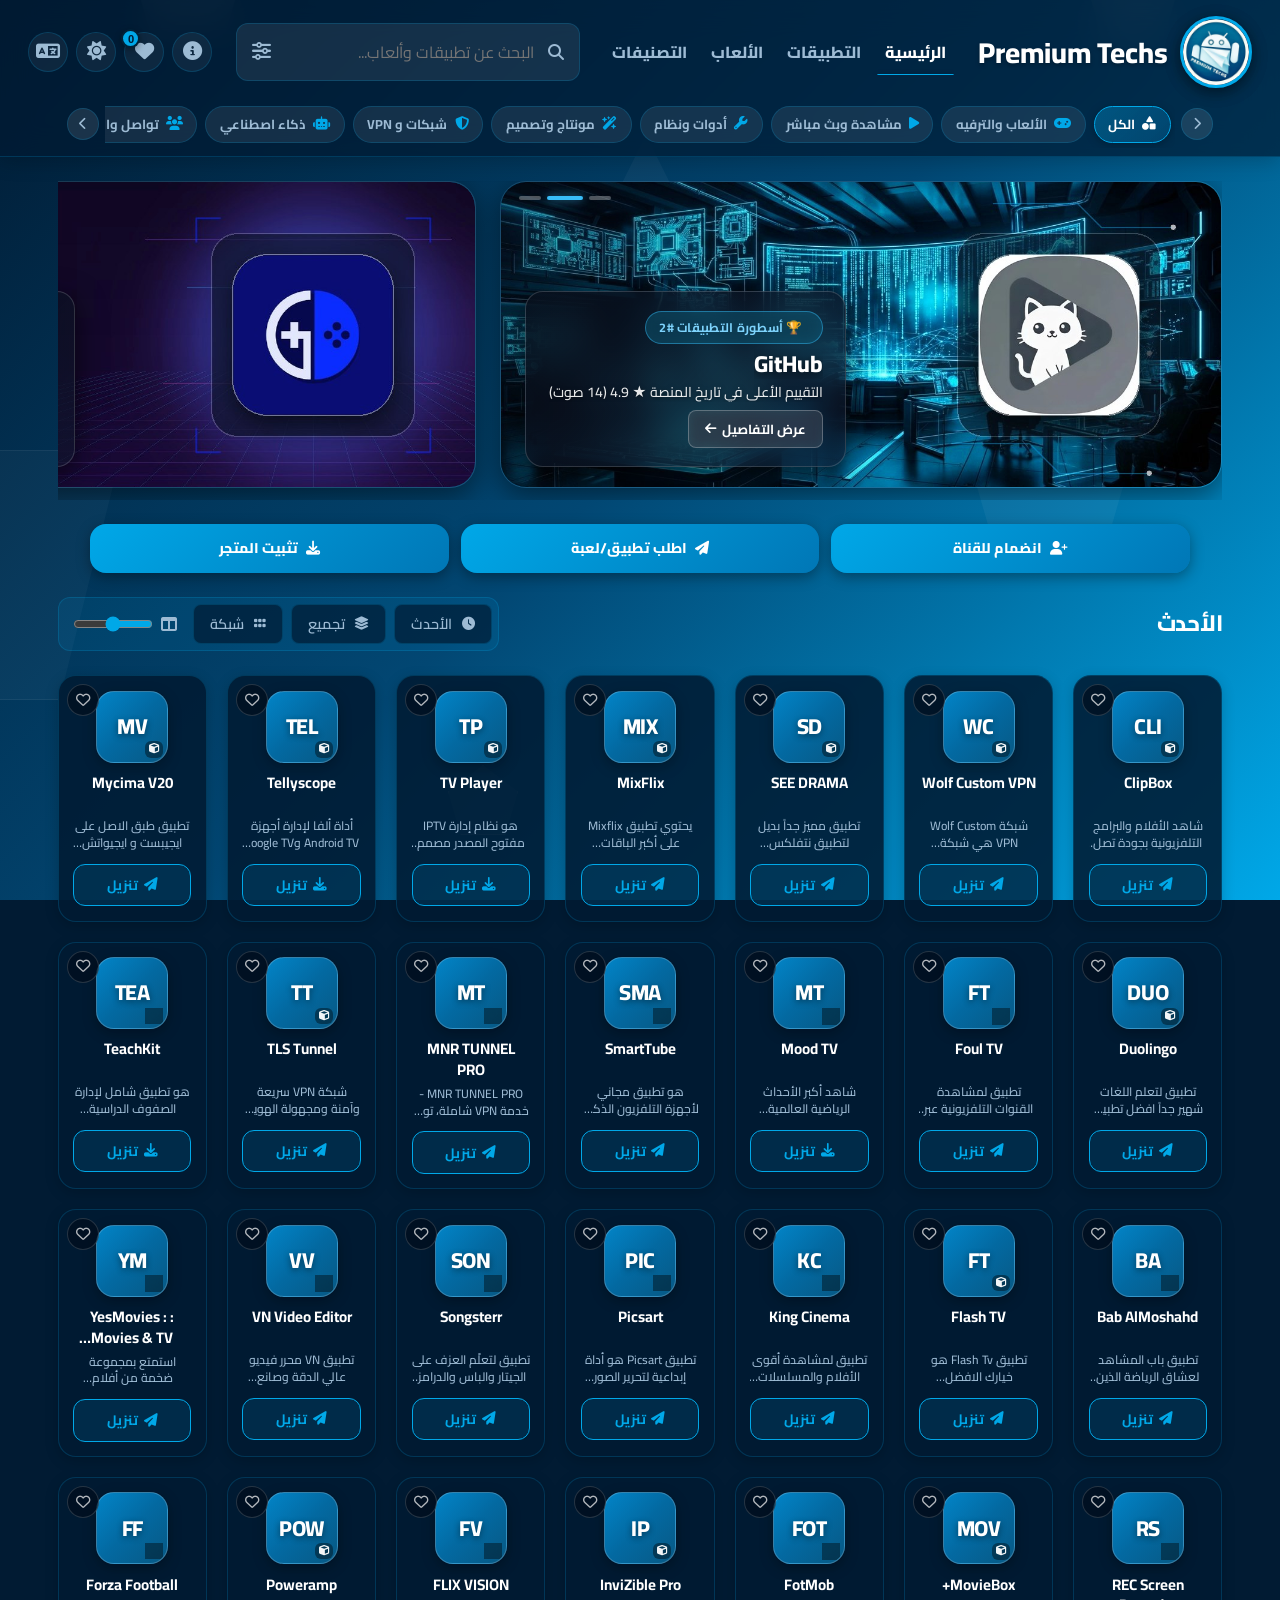
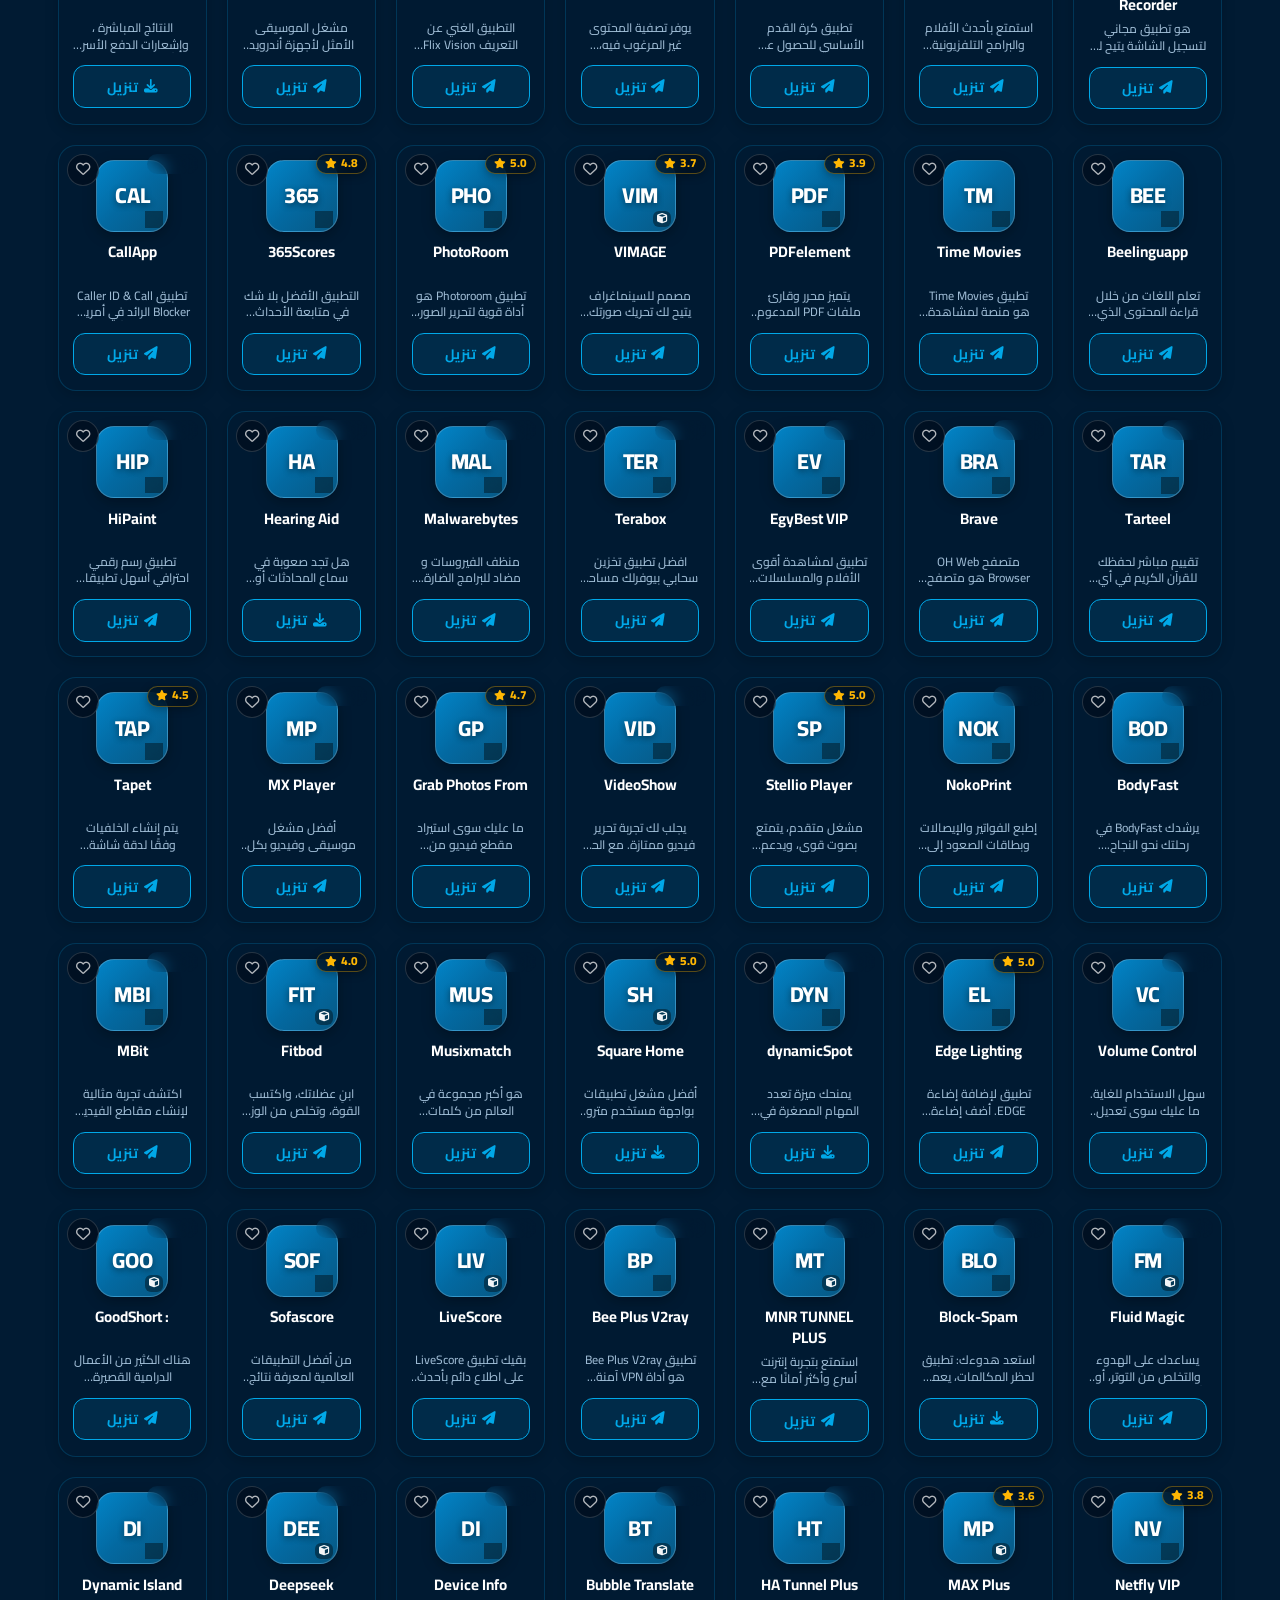
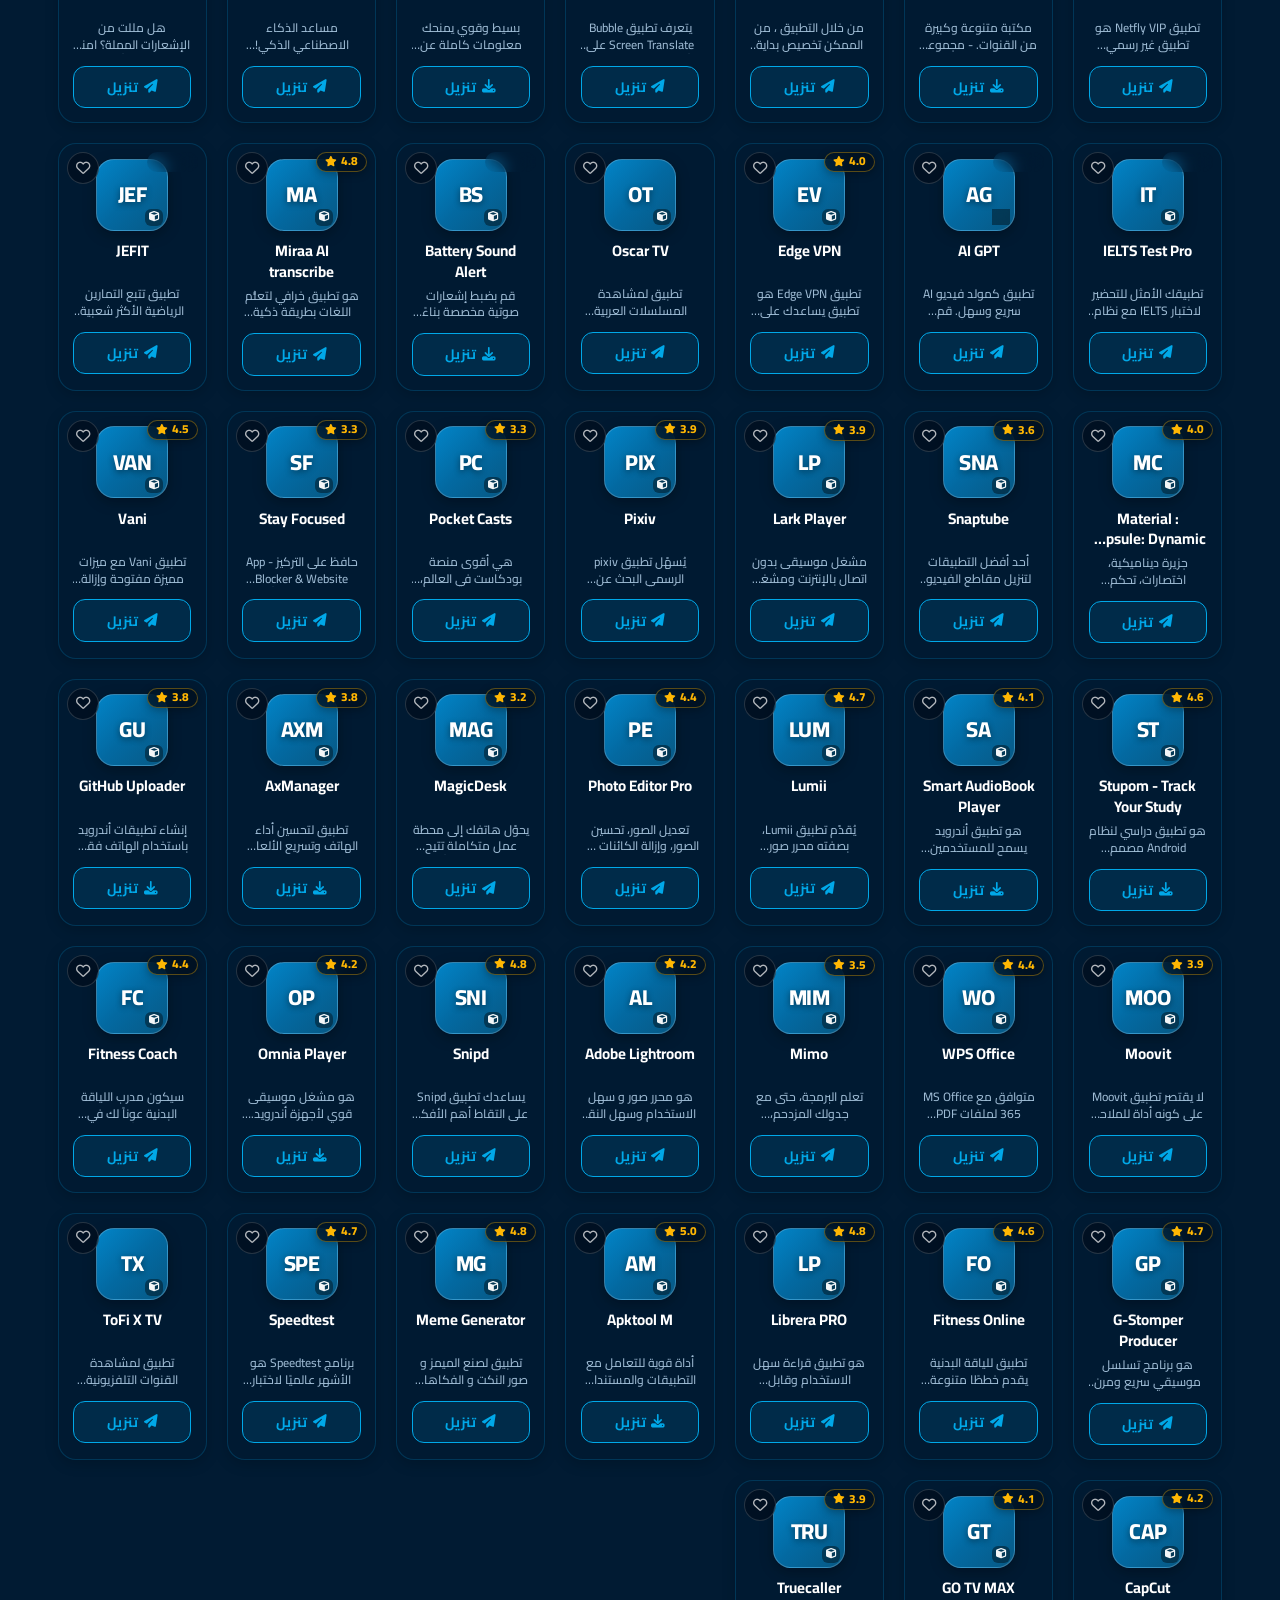
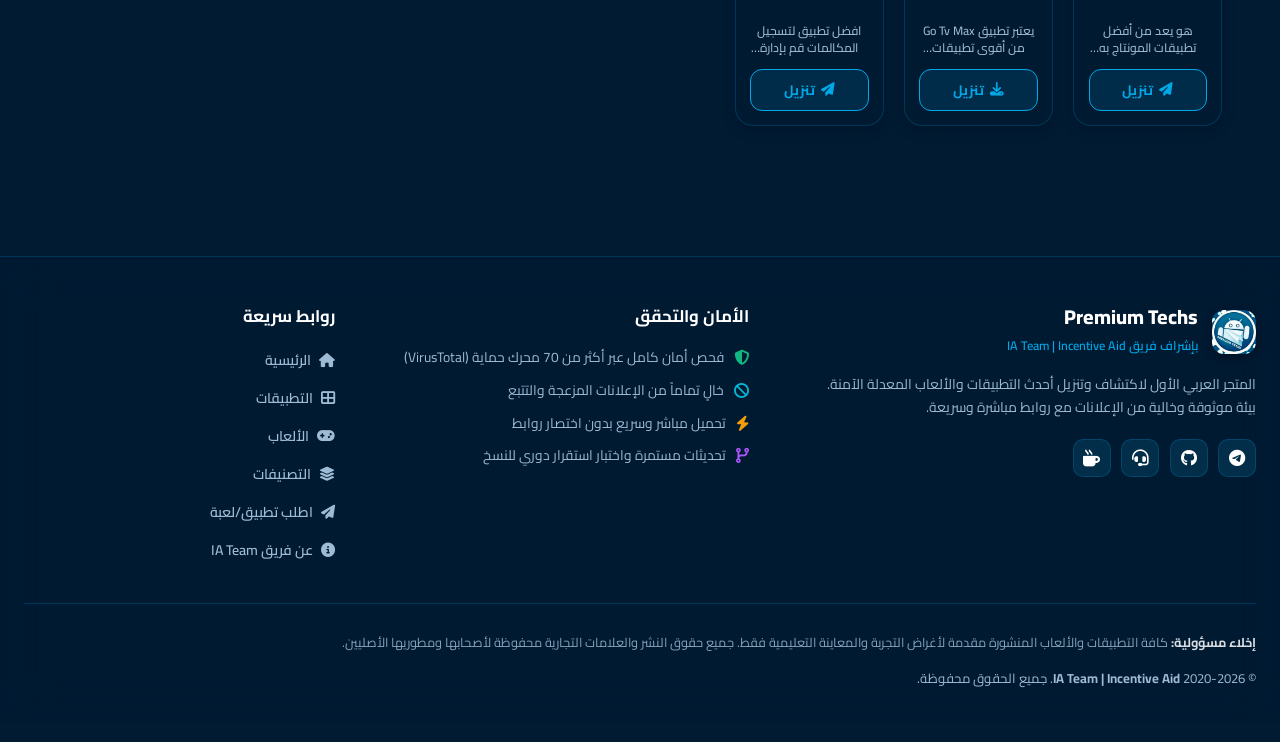
==== commit adf915cf: "Auto-update apps database from Telegram" ====
--- a/index.html
+++ b/index.html
@@ -99,6 +99,35 @@
         </div>
         <div id="seo-apps-list">
             <!-- SEO_APPS_START -->
+            <article><h3>ClipBox</h3><p>شاهد الأفلام والبرامج التلفزيونية بجودة تصل إلى 4K فائقة الوضوح، واعرضها مباشرةً على تلفزيونك أو هاتفك أو جهازك اللوحي أو تلفزيون أندرويد أو فاير تي ف...</p></article>
+            <article><h3>Wolf Custom VPN</h3><p>شبكة Wolf Custom VPN هي شبكة افتراضية خاصة قوية وموثوقة، مصممة خصيصًا للمستخدمين الذين يُقدّرون الأمان والأداء والخصوصية. بفضل تقنيات VPN الحديثة، تحم...</p></article>
+            <article><h3>SEE DRAMA</h3><p>تطبيق مميز جداً بديل لتطبيق نتفلكس Nettflix لمشاهدة الأفلام والمسلسلات مع ترجمة تلقائي 🎚️ يحتوي علي مسلسلات رمضان 2026 🎚️ يدعم التحميل والترجمة العربي...</p></article>
+            <article><h3>MixFlix</h3><p>يحتوي تطبيق Mixflix على أكبر الباقات والقنوات التلفزيونية، مقسمة حسب البلد والفئة بطريقة رائعة لتسهيل اختيار الباقات والقنوات التي تناسبك بطريقة بسيطة...</p></article>
+            <article><h3>TV Player</h3><p>هو نظام إدارة IPTV مفتوح المصدر مصمم لأجهزة التخزين المتصلة بالشبكة (NAS) والخوادم المنزلية. يدعم النظام نشر Docker، وتنظيم القنوات بشكل مرئي، واستيرا...</p></article>
+            <article><h3>Tellyscope</h3><p>أداة ألفا لإدارة أجهزة Android TV وGoogle TV وFire TV من الهاتف عبر Wi-Fi باستخدام ADB. تتيح لك مراجعة التطبيقات المثبتة مسبقًا وتعطيلها بشكل مؤقت، وت...</p></article>
+            <article><h3>Mycima V20</h3><p>تطبيق طبق الاصل على ايجيبست و ايجيواتش في الواجهة حيث يعمل بسلاسة و يدعم الترجمة مدمجة للعربي مع خاصية التحميل للحلقات و كذلك الاضافة للقائمة !  رغم ا...</p></article>
+            <article><h3>Duolingo</h3><p>تطبيق لتعلم اللغات شهير جداً افضل تطبيق لتعليم اللغة الانجليزية من الصفر تعلم كتابة، قراءة، و تكلم الانجليزية ولغات أخرى مجاناً تعلّم الإنجليزية والإس...</p></article>
+            <article><h3>Foul TV</h3><p>تطبيق لمشاهدة القنوات التلفزيونية عبر الإنترنت، ويضم عددًا كبيرًا من القنوات بمختلف الأقسام مثل الرياضية، الترفيهية والأخبارية، مع واجهة مرتبة للبحث ع...</p></article>
+            <article><h3>Mood TV</h3><p>شاهد أكبر الأحداث الرياضية العالمية والمحتوى الترفيهي من beIN وNetflix وOSN وShahid وPrime Video مباشرة على جميع أجهزتك. 🧊 الإصدار: v4.8 🏷 النسخة المع...</p></article>
+            <article><h3>SmartTube</h3><p>هو تطبيق مجاني لأجهزة التلفزيون الذكية التي تعمل بنظام أندرويد، يتيح مشاهدة الفيديوهات على منصة يوتيوب. يتميز التطبيق بواجهة سهلة الاستخدام، والعديد م...</p></article>
+            <article><h3>MNR TUNNEL PRO</h3><p>MNR TUNNEL PRO - خدمة VPN شاملة، توفر لك جميع بروتوكولات الاتصال التي تحتاجها في تطبيق واحد. 🧊 الإصدار: v3.2 🏷 النسخة المعدلة و فيها 🕛وقت غير محدود</p></article>
+            <article><h3>TLS Tunnel</h3><p>شبكة VPN سريعة وآمنة ومجهولة الهوية. تدعم بروتوكول IPv6، وبروتوكول SSH، ومُحسّنة لاستهلاك البطارية. 🧊 الإصدار: v8.5.2 🏷 النسخة المعدلة و فيها 💎 مفتوح ...</p></article>
+            <article><h3>TeachKit</h3><p>هو تطبيق شامل لإدارة الصفوف الدراسية للمعلمين - يتيح لك تتبع الدرجات، وتسجيل الحضور، وتخطيط الدروس، وإدارة الطلاب من خلال تطبيق واحد بسيط. يعمل كل شيء...</p></article>
+            <article><h3>Bab AlMoshahd</h3><p>تطبيق باب المشاهد لعشاق الرياضة الذين يبحثون عن مشاهدة المباريات مباشرة وبجودة 4K الحقيقية. يتيح لك التطبيق متابعة البطولات الكبرى مثل دوري أبطال أورو...</p></article>
+            <article><h3>Flash TV</h3><p>تطبيق Flash Tv هو خيارك الافضل لمشاهدة القنوات المشفرة والمفتوحة ومشاهدة المباريات مباشرة وبجودة 4K الحقيقية. يتيح لك التطبيق متابعة قنوات bein sport ...</p></article>
+            <article><h3>King Cinema</h3><p>تطبيق لمشاهدة أقوى الأفلام والمسلسلات الحصرية والقنوات والأنمي. استمتع بتجربة رائعة لمشاهدة أقوى الأفلام والمسلسلات المجانية على تطبيقنا، بالإضافة إلى...</p></article>
+            <article><h3>Picsart</h3><p>تطبيق Picsart هو أداة إبداعية لتحرير الصور والتصميم بميزات احترافية وبسيطة. يوفر أدوات لتعديل الألوان، إضافة المؤثرات، والرسم، مع مكتبة واسعة من القوا...</p></article>
+            <article><h3>Songsterr</h3><p>تطبيق لتعلّم العزف على الجيتار والباس والدرامز، يوفّر ملايين التابات والأكوردات مع تشغيل تفاعلي، والتحكم بسرعة التشغيل، والتكرار، والتدرب خطوة بخطوة 🧊...</p></article>
+            <article><h3>VN Video Editor</h3><p>تطبيق VN محرر فيديو عالي الدقة وصانع فيديو مجاني مع جميع الميزات الاحترافية. تتيح لك VN أن تكون الصورة الرمزية لتحرير الفيديو. بسيط ولكنه قوي كمحرر سط...</p></article>
+            <article><h3>: YesMovies : Movies & TV Show</h3><p>استمتع بمجموعة ضخمة من أفلام ومسلسلات الحركة والمغامرة والخيال العلمي. لا حاجة لأي بطاقات ائتمان أو التزامات. ما عليك سوى تحميل تطبيق yesmovies apk وا...</p></article>
+            <article><h3>REC Screen Recorder</h3><p>هو تطبيق مجاني لتسجيل الشاشة يتيح لك تسجيل شاشتك بجودة عالية (UHD، FHD، HD، إلخ) مع صوت رائع من الميكروفون الخاص بك 🧊 الإصدار: v4.6.12.1 🏷 النسخة المع...</p></article>
+            <article><h3>MovieBox+</h3><p>استمتع بأحدث الأفلام والبرامج التلفزيونية والموسيقى. اكتشف الدراما الآسيوية المجانية (الكورية والصينية والهندية والتايلاندية واليابانية وما إلى ذلك)، ...</p></article>
+            <article><h3>FotMob</h3><p>تطبيق كرة القدم الأساسي للحصول على النتائج المباشرة وتحديثات المباريات والإحصائيات والأخبار. يوفر لك FotMob جميع النتائج المباشرة والإحصائيات والقصص ل...</p></article>
+            <article><h3>InviZible Pro</h3><p>يوفر تصفية المحتوى غير المرغوب فيه، والحماية من التتبع، والوصول إلى الشبكة المظلمة والإنترنت غير المرئي. لا يتطلب الجذر. يخفي الموقع وعنوان IP. يمنع ا...</p></article>
+            <article><h3>FLIX VISION</h3><p>التطبيق الغني عن التعريف Flix Vision بديل نتفليكس والذي يحتوي على أفلام ومسلسلات وأعمال درامية فريدة لن تشاهدها إلا في هذا التطبيق, الآن يُمكنك مشاهدة...</p></article>
+            <article><h3>Poweramp</h3><p>مشغل الموسيقى الأمثل لأجهزة أندرويد مع مُعادل صوت وتعزيز الجهير. يُشغّل Poweramp ملفات الموسيقى المحلية وبثّات الراديو بتنسيقات مُختلفة، بما في ذلك ال...</p></article>
+            <article><h3>Forza Football</h3><p>النتائج المباشرة ، وإشعارات الدفع الأسرع وأبرز مقاطع الفيديو أثناء المباراة. لدينا أفضل تغطية لكرة القدم لأكثر من 1450 بطولة وكأس حول العالم! 🧊 الإصدا...</p></article>
+            <article><h3>Beelinguapp</h3><p>تعلم اللغات من خلال قراءة المحتوى الذي تحبه باستخدام طريقة النص الموازي لدينا والتي تناسب كل مستويات الخبرة - من المبتدئ إلى الخبير! اقرأ القصص بلغتين...</p></article>
             <article><h3>Time Movies</h3><p>تطبيق Time Movies هو منصة لمشاهدة وتحميل الأفلام والمسلسلات الأجنبية والعربية بجودة عالية. يوفر واجهة سهلة الاستخدام مع تصنيفات متنوعة حسب النوع والسن...</p></article>
             <article><h3>PDFelement</h3><p>يتميز محرر وقارئ ملفات PDF المدعوم بالذكاء الاصطناعي بسهولة الاستخدام والقوة، مما يتيح لك قراءة مستندات PDF الخاصة بك والتعليق عليها وتوقيعها بسهولة. ...</p></article>
             <article><h3>VIMAGE</h3><p>مصمم للسينماغراف يتيح لك تحريك صورتك وإضافة المئات من تأثيرات الصور المتحركة والإعدادات المسبقة والفلاتر والتراكبات على صورك. يتيح لك محرر الصور الخاص...</p></article>
@@ -107,7 +136,6 @@
             <article><h3>CallApp</h3><p>تطبيق Caller ID & Call Blocker الرائد في أمريكا و عبر العالم أيضا من قبل المستخدمين والمجلات التقنية الأعلى تقييمًا. تطبيق CallApp هو تطبيق معرف المتص...</p></article>
             <article><h3>Tarteel</h3><p>تقييم مباشر لحفظك للقرآن الكريم في أي وقت ومن أي مكان! لا أحد يقرأ عليك؟ لا مشكلة. تطبيق ترتيل هنا! كم مرة تمنيت لو عرفت سورًا أكثر للصلاة؟ أن تحصل عل...</p></article>
             <article><h3>Brave</h3><p>متصفح OH Web Browser هو متصفح إنترنت سريع وآمن يوفر تجربة تصفح مميزة. يتميز بخاصية VPN مدمجة، وحماية الخصوصية، وتنزيل الملفات بسهولة. يتيح لك الوصول إ...</p></article>
-            <article><h3>VN Video Editor</h3><p>تطبيق VN محرر فيديو عالي الدقة وصانع فيديو مجاني مع جميع الميزات الاحترافية. تتيح لك VN أن تكون الصورة الرمزية لتحرير الفيديو. بسيط ولكنه قوي كمحرر سط...</p></article>
             <article><h3>EgyBest VIP</h3><p>تطبيق لمشاهدة أقوى الأفلام والمسلسلات والقنوات والأنمي الحصري استمتع بتجربة رائعة لمشاهدة أقوى الأفلام والمسلسلات مجانًا على تطبيقنا، بالإضافة إلى قنو...</p></article>
             <article><h3>Terabox</h3><p>افضل تطبيق تخزين سحابي بيوفرلك مساحة لحد 1024 جيجابايت لتخزين صورك و ملفاتك لمدى الحياة 😮🔥 يعنى من النهارده مفيش حاجه اسمها الصور اتمسحت ومش عارف ارجع...</p></article>
             <article><h3>Malwarebytes</h3><p>منظف الفيروسات و مضاد للبرامج الضارة. منع عمليات الاحتيال وحماية خصوصيتك. يفحص تطبيقنا القوي بحثًا عن الفيروسات والبرامج الضارة ويكتشف بقوة برامج الفد...</p></article>
@@ -137,7 +165,6 @@
             <article><h3>Netfly VIP</h3><p>تطبيق Netfly VIP هو تطبيق غير رسمي مخصص لمشاهدة الأفلام والمسلسلات عبر الإنترنت. يوفّر مكتبة منوعة من المحتوى مع إمكانية المشاهدة بجودات مختلفة، لكن غ...</p></article>
             <article><h3>MAX Plus</h3><p>مكتبة متنوعة وكبيرة من القنوات. - مجموعة واسعة من الأفلام والمسلسلات. - إمكانية تحميل الأفلام والمسلسلات من داخل التطبيق. 🧊 الإصدار: v1.0 🏷 النسخة الم...</p></article>
             <article><h3>HA Tunnel Plus</h3><p>من خلال التطبيق ، من الممكن تخصيص بداية الاتصال (نسمي الحقن) بنص اتصال مكتوب (معيار HTTP أو أي معيار آخر) ، أو إعداد SNI لإجراء المصافحة مع الخادم. هذ...</p></article>
-            <article><h3>MovieBox+</h3><p>استمتع بأحدث الأفلام والبرامج التلفزيونية والموسيقى. اكتشف الدراما الآسيوية المجانية (الكورية والصينية والهندية والتايلاندية واليابانية وما إلى ذلك)، ...</p></article>
             <article><h3>Bubble Translate</h3><p>يتعرف تطبيق Bubble Screen Translate على أي نص على شاشتك ويقوم بترجمته على الفور إلى لغتك الأم. إنه مرن وسهل الاستخدام. كما أنه سريع جدًا لترجمة شاشتك،...</p></article>
             <article><h3>Device Info</h3><p>بسيط وقوي يمنحك معلومات كاملة عن جهازك المحمول مع واجهات مستخدم متقدمة. تتضمن معلومات الجهاز حول وحدة المعالجة المركزية، وذاكرة الوصول العشوائي، ونظام...</p></article>
             <article><h3>Deepseek</h3><p>مساعد الذكاء الاصطناعي الذكي! يعتمد هذا المساعد المتطور على نموذج DeepSeek-V3 الرائد المزود بأكثر من 600 مليار معلمة، وهو يتفوق على المعايير العالمية ...</p></article>
@@ -179,11 +206,9 @@
             <article><h3>ToFi X TV</h3><p>تطبيق لمشاهدة القنوات التلفزيونية ومتابعة جداول المباريات وأخبار كرة القدم، ويضم أقسامًا للقنوات الرياضية والترفيهية، مع دعم تشغيل الفيديو عبر الإنترن...</p></article>
             <article><h3>CapCut</h3><p>هو يعد من أفضل تطبيقات المونتاج به العديد من التأثيرات و الانتقالات و الملصقات و العديد من الادوات تساعدك على عمل مقاطع احترافية 🧊 الإصدار: v28.2.0 🏷 ...</p></article>
             <article><h3>GO TV MAX</h3><p>يعتبر تطبيق Go Tv Max من أقوى تطبيقات مشاهدة القنوات المشفرة والمباريات الحصرية بجودة عالية وبدون تقطيع. التطبيق بيقدملك بث مباشر لأهم القنوات الرياضي...</p></article>
-            <article><h3>Mood TV</h3><p>شاهد أكبر الأحداث الرياضية العالمية والمحتوى الترفيهي من beIN وNetflix وOSN وShahid وPrime Video مباشرة على جميع أجهزتك. 🧊 الإصدار: v4.3 🏷 النسخة المع...</p></article>
             <article><h3>Truecaller</h3><p>افضل تطبيق لتسجيل المكالمات قم بإدارة جميع مكالماتك ورسائلك بسرعة ، عن طريق تصفية جهات التسويق عبر الهاتف والمكالمات الآلية وغيرها من الاضطرابات غير ا...</p></article>
             <article><h3>ALBASHA TV</h3><p>تطبيق ALBASHA TV هو تطبيق مخصص لمشاهدة القنوات التلفزيونية والبث المباشر عبر الإنترنت، ويجمع لك مجموعة كبيرة من القنوات في مكان واحد. 🧊 الإصدار: v6.0....</p></article>
             <article><h3>Strava</h3><p>ستكون أنشطة الرياضات المتعددة جيدة جدًا مع تطبيق Strava: سباقات الركض وركوب الدراجات والماراثون وما إلى ذلك. قم بتحويل هاتفك الذكي إلى مدرب رياضي يحفز...</p></article>
-            <article><h3>FotMob</h3><p>تطبيق كرة القدم الأساسي للحصول على النتائج المباشرة وتحديثات المباريات والإحصائيات والأخبار. يوفر لك FotMob جميع النتائج المباشرة والإحصائيات والقصص ل...</p></article>
             <article><h3>: Grok • Smartest AI Advisor</h3><p>هو مساعد مدعوم بالذكاء الاصطناعي، تم تطويره بواسطة xAI، وهو مصمم ليكون صادقًا ومفيدًا وفضوليًا إلى أقصى حد. احصل على إجابات لأي سؤال، وقم بإنشاء صور و...</p></article>
             <article><h3>Charging Master</h3><p>أداة فعالة لتحسين عملية شحن الهواتف الذكية، حيث يساعد المستخدمين على تسريع الشحن وتقليل الوقت المستغرق لشحن البطارية. يوفر التطبيق معلومات مفيدة حول ح...</p></article>
             <article><h3>ZEUS Browser</h3><p>هو متصفح مجاني للتلفزيون. يمكنك من خلاله فتح صفحات الويب وتصفح الإنترنت. تم تحسين متصفح التلفزيون للتحكم بالتلفزيون. 🧊 الإصدار: v10.4.7 🏷 النسخة المعد...</p></article>
@@ -201,11 +226,9 @@
             <article><h3>Urban vpn</h3><p>هو خدمة VPN مجانية تتيح لك تصفح الإنترنت بأمان وبشكل مجهول. مع واجهته السهلة الاستخدام، يمكنك الاتصال بسهولة بخوادم من دول مختلفة للوصول إلى المحتوى ا...</p></article>
             <article><h3>Fox Guard VPN</h3><p>هو تطبيق أمني مصمم لحماية خصوصيتك على الإنترنت وضمان تجربة تصفح آمنة. من خلال تشفير اتصالك بالإنترنت، يحمي بياناتك الشخصية من التهديدات الخارجية مع ال...</p></article>
             <article><h3>MovieBox Pocket Drama</h3><p>منصة ترفيهية لمشاهدة الأفلام والمسلسلات الآسيوية المترجمة بجودة عالية. يتميز بواجهة سهلة الاستخدام ومكتبة واسعة تضم أكثر من 100% من الأعمال الشهيرة. ي...</p></article>
-            <article><h3>FLIX VISION</h3><p>التطبيق الغني عن التعريف Flix Vision بديل نتفليكس والذي يحتوي على أفلام ومسلسلات وأعمال درامية فريدة لن تشاهدها إلا في هذا التطبيق, الآن يُمكنك مشاهدة...</p></article>
             <article><h3>Flixoid</h3><p>تطبيق أفلام و مسلسلات و انمي أجنبي يدعم الترجمة بعد تفعيلها من اعدادات التطبيق صالح للهاتف و التلفاز. قم باختيار الفيلم ثم صيغة المشاهدة ثم تشغيل مع ا...</p></article>
             <article><h3>Radarbot Pro</h3><p>تنبيهات كاميرات السرعة والملاحة. قانوني وموثوق ١٠٠٪. لا تدفع أي غرامة أخرى! التطبيق الوحيد الذي يجمع بين التنبيهات الفورية وأفضل نظام تنبيه لكشف الراد...</p></article>
             <article><h3>Simple Radio</h3><p>هو أسهل طريقة للاستماع إلى محطات الراديو المفضلة لديك على موجات FM و AM والإنترنت. يمكنك الوصول إلى الموسيقى والأخبار والبث المباشر للبرامج الرياضية ف...</p></article>
-            <article><h3>Songsterr</h3><p>تطبيق لتعلّم العزف على الجيتار والباس والدرامز، يوفّر ملايين التابات والأكوردات مع تشغيل تفاعلي، والتحكم بسرعة التشغيل، والتكرار، والتدرب خطوة بخطوة 🧊...</p></article>
             <article><h3>PC Remote</h3><p>وهو تطبيق متعدد الاستخدامات ومجاني مصمم لمنحك تحكمًا كاملاً في جهاز الكمبيوتر الخاص بك، سواء كنت قريبًا أو على بعد أميال. 🧊 الإصدار: v9.0.4 🏷 النسخة ا...</p></article>
             <article><h3>LibriVox</h3><p>للكتب الصوتية الوصول غير المحدود إلى 40,000 كتاب صوتي مجاني. يُمكن الاستماع إلى كل كتاب عبر الإنترنت أو تحميله للاستخدام لاحقًا دون أي رسوم. 🧊 الإصدار...</p></article>
             <article><h3>HDO BOX</h3><p>حلك الشامل لترفيه غير محدود دون اشتراكات أو رسوم تسجيل أو تكاليف خفية. سواء كنت من عشاق أحدث الأفلام الرائجة أو المسلسلات الرائجة أو الكلاسيكيات المفض...</p></article>
@@ -220,7 +243,6 @@
             <article><h3>Microsoft Word: Edit Documents</h3><p>اقرأ المستندات المرفقة بالبريد الإلكتروني وحررها، وتعاون مع فريقك، واصطحب مكتبك معك أينما ذهبت باستخدام Microsoft Word. يتيح لك تطبيق Word من Microsof...</p></article>
             <article><h3>Chat AI</h3><p>تطبيق Chat AI هو تطبيق يعتمد على الذكاء الاصطناعي لمساعدتك في الدردشة والإجابة على الأسئلة وتنفيذ مهام مختلفة بسرعة. 🧊 الإصدار: v244.0 🏷 النسخة المعدل...</p></article>
             <article><h3>AI Photo Enhancer</h3><p>هل ترغب في تحسين الصور الباهتة والتالفة إلى جودة HD؟ إستنادًا إلى تقنية الذكاء الاصطناعي المتطورة يتميز التطبيق بتأثيراته المذهلة التي تحول على الفور ...</p></article>
-            <article><h3>TLS Tunnel</h3><p>شبكة VPN سريعة وآمنة ومجهولة الهوية. تدعم بروتوكول IPv6، وبروتوكول SSH، ومُحسّنة لاستهلاك البطارية. 🧊 الإصدار: v8.5.0 🏷 النسخة المعدلة و فيها 💎 مفتوح ...</p></article>
             <article><h3>Manga Plus</h3><p>تطبيق مميز لقراءة المانجا والقصص المصورة، يضم مجموعة متنوعة من الأعمال الشهيرة والجديدة باللغة العربية، مع إمكانية متابعة الفصول الجديدة، وإضافة المان...</p></article>
             <article><h3>Screen star</h3><p>تطبيق نجم الشاشات تيفي يوفر لك مشاهدة جميع القنوات والمباريات والافلام بأكثر من جودة حتى 4k, بالإضافة للمكتبة الكبيرة المتوفرة من القنوات العالمية وال...</p></article>
             <article><h3>Ofoq TV</h3><p>تحديث جديد كليا الوكا تي في أصبح الان أفق تيفي Ofoq Tv مع مميزات متقدمة حصرية من افضل تطبيقات مشاهدة المباريات و مسلسلات عربية وأجنبية والافلام والقنو...</p></article>
@@ -239,7 +261,6 @@
             <article><h3>Prime TV OTT</h3><p>أفضل تطبيقات البث المباشر لمشاهدة القنوات ومسلسلات رمضان، يمكنك متابعة جميع المباريات لأهم الدوريات و البطولات العالمية و الدولية في بث مباشر ويوجد سي...</p></article>
             <article><h3>TunnelDOOM VPN</h3><p>عزز خصوصيتك على الإنترنت مع TunnelDOOM VPN، تطبيق أندرويد مصمم لحماية اتصالك بالإنترنت. بفضل استخدام بروتوكولات SSL وSSH وWSS، تبقى بياناتك على الإنتر...</p></article>
             <article><h3>Volume Panel Pro</h3><p>هو بديل مُحسّن للوحة التحكم في مستوى صوت النظام، حيث يوفر مجموعة من خيارات التخصيص، وجميع عناصر التحكم في مستوى صوت النظام متوفرة في مكان واحد، بالإضا...</p></article>
-            <article><h3>Beelinguapp</h3><p>تعلم اللغات من خلال قراءة المحتوى الذي تحبه باستخدام طريقة النص الموازي لدينا والتي تناسب كل مستويات الخبرة - من المبتدئ إلى الخبير! اقرأ القصص بلغتين...</p></article>
             <article><h3>AndrOpen Office</h3><p>تطبيق مكتبي متكامل للأندرويد يتيح لك إنشاء وتعديل ملفات Word وExcel وPowerPoint وPDF، بالإضافة إلى إعداد الجداول والعروض التقديمية والرسومات والمعادلا...</p></article>
             <article><h3>Analiti</h3><p>حسّن أداء شبكة الواي فاي الخاصة بك باستخدام Analiti. اختبر السرعة وحلّل الاتصالات للحصول على أفضل أداء باستخدام هذه الأداة المتخصصة 🧊 الإصدار: v2026.1...</p></article>
             <article><h3>JioHotstar</h3><p>تطبيقك المفضل لبث الفيديو لأفضل ما في الرياضات المباشرة والبرامج التلفزيونية والأفلام. 🧊 الإصدار: v26.09.14.1 🏷 النسخة المعدلة و فيها 💎 مفتوح Premium</p></article>
@@ -291,7 +312,6 @@
             <article><h3>Nova Pixel Icon Pack</h3><p>تطبيق لتخصيص شكل أيقونات الهاتف بتصميم Pixel أبيض وأسود دائري، ويضم أكثر من 25,000 أيقونة ويدعم آلاف التطبيقات مع خلفيات مميزة وأدوات لتطبيق الأيقونات...</p></article>
             <article><h3>Inst Saver: Post & Story Saver</h3><p>حفظ المنشورات والقصص: يساعدك تطبيق حفظ المنشورات والقصص على تنزيل وحفظ مقاطع الفيديو من منشورات إنستغرام. 🧊 الإصدار: vR.19.1 🏷 النسخة المعدلة وفيها : ...</p></article>
             <article><h3>Pydroid 3</h3><p>تطبيق Pydroid 3 هو بيئة تطوير Python متكاملة على جهاز الأندرويد تتيح لك كتابة، تشغيل، وتعلم برمجة Python مباشرةً دون الحاجة لجهاز كمبيوتر. يدعم مكتبات...</p></article>
-            <article><h3>King Cinema</h3><p>تطبيق لمشاهدة أقوى الأفلام والمسلسلات الحصرية والقنوات والأنمي. استمتع بتجربة رائعة لمشاهدة أقوى الأفلام والمسلسلات المجانية على تطبيقنا، بالإضافة إلى...</p></article>
             <article><h3>Ling</h3><p>تطبيق تعلم اللغات لإتقان اللغات الصعبة مثل التايلاندية والتاغالوغية وغيرها بسهولة. 🧊 الإصدار: v8.9.0 🏷 النسخة المعدلة و فيها 💎 مفتوح Premium</p></article>
             <article><h3>Trakt</h3><p>خدمة تتبع الأفلام الأكثر شيوعًا والتي تُوفر الكثير من الميزات الرائعة مثل دعم التقويم المُدمج ، واقتراحات الأفلام ، والتذكيرات للموسم التالي ، كما أنه...</p></article>
             <article><h3>Rave Premium</h3><p>منصة تمكنك من مشاهدة الأفلام والمسلسلات والفيديوهات بشكل جماعي مع الأصدقاء¹.  يمكنك تشغيل فيديو والحصول على رابط لمشاركته مع الآخرين للانضمام إلى الجل...</p></article>
@@ -303,7 +323,6 @@
             <article><h3>Riski TV</h3><p>تطبيق ريسكي Riski TV مهكر لمشاهدة القنوات والبث المباشر من الهاتف بسهولة، مع واجهة بسيطة تساعدك على التنقل بين القنوات والوصول إلى المحتوى بسرعة، ويعد...</p></article>
             <article><h3>shbakatna TV</h3><p>تطبيق شبكتنا Tv افضل بديل عملى ل netfly ول reezn وحتى الاسطورة tv هو تطبيق مميز لمتابعة الافلام والمسلسلات والقنوات والمباريات بجودة عالية وتنظيم سهل....</p></article>
             <article><h3>OpenChat</h3><p>روبوت دردشة ومساعد كتابة بالذكاء الاصطناعي، مدعوم من ChatGPT. روبوت دردشة ثوري، وهو تطبيق مساعد الذكاء الاصطناعي الأول، مدعوم من ، ويستخدم أحدث تقنيات...</p></article>
-            <article><h3>Foul TV</h3><p>تطبيق لمشاهدة القنوات التلفزيونية عبر الإنترنت، ويضم عددًا كبيرًا من القنوات بمختلف الأقسام مثل الرياضية، الترفيهية والأخبارية، مع واجهة مرتبة للبحث ع...</p></article>
             <article><h3>Ungoogled Maps</h3><p>هو تطبيق للخرائط والملاحة يساعدك على استكشاف الأماكن من حولك، البحث عن المطاعم والمتاجر والخدمات والمعالم، والحصول على اتجاهات دقيقة للوصول إلى وجهتك....</p></article>
             <article><h3>TrebEdit</h3><p>محرر أكواد ومواقع ويب على الهاتف، يتيح كتابة وتعديل HTML وCSS وJavaScript، مع معاينة صفحات الويب مباشرة وإدارة ملفات المشاريع بسهولة. 🧊 الإصدار:3.6.7 ...</p></article>
             <article><h3>Camera Opus Companion</h3><p>تطبيق مساعد للكاميرا يتيح التحكم في إعدادات التصوير وتسجيل الفيديو، مع أدوات إضافية لتحسين تجربة استخدام الكاميرا. 🧊 الإصدار: 1.2.21 🏷 النسخة معدلة وف...</p></article>
@@ -327,7 +346,6 @@
             <article><h3>Flud</h3><p>هو تطبيق بسيط وجميل لتنزيل ملفات التورنت على نظام أندرويد. قوة بروتوكول التورنت بين يديك الآن. شارك الملفات بسهولة من هاتفك/جهازك اللوحي... 🧊 الإصدار:...</p></article>
             <article><h3>Muslim Pro</h3><p>التطبيق الإسلامي الأكثر شعبية الذي تم تحميله من قبل أكثر من 70 مليون مسلم حول العالم باعتباره التطبيق الأكثر دقة لمواقيت الصلاة والأذان و القرآن.. 🧊 ا...</p></article>
             <article><h3>Atheer Toon</h3><p>تطبيق عربي لقراءة المانهوا والمانجا والويب تون والقصص المصوّرة، مع أحدث الفصول، المفضلة، متابعة تقدم القراءة، والتنزيل للقراءة لاحقًا، بواجهة داكنة وم...</p></article>
-            <article><h3>Duolingo</h3><p>تطبيق لتعلم اللغات شهير جداً افضل تطبيق لتعليم اللغة الانجليزية من الصفر تعلم كتابة، قراءة، و تكلم الانجليزية ولغات أخرى مجاناً تعلّم الإنجليزية والإس...</p></article>
             <article><h3>Bussu</h3><p>تطبيق Busuu غني عن التعريق في مجال تعليم اللغات الأجنبية بشكل احترافي جداً, يتوفر به الكثير من اللغات التي يُمكنك اتقانها بشكل مُميز وسهل, ويستخدم الت...</p></article>
             <article><h3>بالتسعين TV</h3><p>تطبيق بالتسعين Tv يوفر لك مشاهدة جميع القنوات والمباريات بأكثر من جودة حتى 4k, بالإضافة للمكتبة الكبيرة المتوفرة من القنوات العالمية والرياضية والعربي...</p></article>
             <article><h3>Our family TV</h3><p>التحديث الجديد من تطبيق عائلتنا Tv يوفر لك مشاهدة جميع القنوات والمباريات والافلام بأكثر من جودة حتى 4k, بالإضافة للمكتبة الكبيرة المتوفرة من القنوات ...</p></article>
@@ -367,7 +385,6 @@
             <article><h3>Thmanyah</h3><p>تطبيق Thmanyah هو منصة إعلامية عربية تقدّم محتوى معرفي وثقافي عالي الجودة، يركّز على المقالات العميقة، البودكاست، والقصص الصوتية والمرئية 🧊 الإصدار: v...</p></article>
             <article><h3>Riyo TV</h3><p>تطبيق يجمع الأفلام والمسلسلات والدراما والأنمي والقنوات المباشرة في مكان واحد، مع قسم لمباريات كرة القدم يعرض المواعيد والقنوات الناقلة والمعلقين، ويت...</p></article>
             <article><h3>OldRol</h3><p>كاميرا قديمة مقاس 35 مم ، مرشح فيلم بولارويد تناظري ، محرر صور بتأثير vhs dazz. هل تخيلت يومًا أن جميع الصور يمكن أن تكون جميلة مثل الأفلام؟ باستخدام ...</p></article>
-            <article><h3>Picsart</h3><p>تطبيق Picsart هو أداة إبداعية لتحرير الصور والتصميم بميزات احترافية وبسيطة. يوفر أدوات لتعديل الألوان، إضافة المؤثرات، والرسم، مع مكتبة واسعة من القوا...</p></article>
             <article><h3>XAPK Installer</h3><p>قم بتثبيت التطبيقات بسهولة على جهازك باستخدام امتداد .xapk. سيقوم التطبيق تلقائيًا بالعثور على ملفات .xapk على هاتفك ومساعدتك في تثبيتها بكل سهولة. 🧊 ...</p></article>
             <article><h3>Vocal Remover & Karaoke Maker</h3><p>تطبيق  يتيح لك فصل الصوت عن الموسيقى لإنشاء نسخ كاراوكي أو صوتية بسهولة. يمكنك تعديل المقاطع وتحويل الملفات بصيغ مختلفة، مع واجهة بسيطة وسريعة. يدعم ا...</p></article>
             <article><h3>Telegram</h3><p>تطبيق تواصل اجتماعي غني عن التعريف.. محدث 🧊 الإصدار: v12.10.6 🏷 النسخة المعدلة و فيها ✓تم فتح الإشتراك بريميوم ✓تم فتح إشتراك الأعمال ✓ أيقونات التطبي...</p></article>
@@ -516,7 +533,6 @@
             <article><h3>Flashscore</h3><p>أحدث النتائج الحية والإحصائيات والمعلومات الأخرى من أكثر من 30 رياضة. أحدث النتائج الحية والنتائج والإحصائيات والمعلومات الأخرى من كرة القدم والتنس وك...</p></article>
             <article><h3>Sweet AI</h3><p>هو تطبيق مبتكر يعتمد على تقنيات الذكاء الاصطناعي ليمنحك تجربة تواصل إنسانية متقدمة مع شخصيات افتراضية مصممة بعناية، تجمع بين الواقعية والمرونة لتلبية ...</p></article>
             <article><h3>Pronto VPN</h3><p>هو تطبيق VPN سريع يساعدك على البقاء آمناً على الإنترنت بفضل التشفير العسكري وتصفح الإنترنت الخاص والآمن. مع تطبيق VPN غير المحدود، يمكنك حماية بياناتك...</p></article>
-            <article><h3>Flash TV</h3><p>تطبيق Flash Tv هو خيارك الافضل لمشاهدة القنوات المشفرة والمفتوحة ومشاهدة المباريات مباشرة وبجودة 4K الحقيقية. يتيح لك التطبيق متابعة قنوات bein sport ...</p></article>
             <article><h3>AlfredCamera</h3><p>هو تطبيق  وموثوق لكاميرات المراقبة المنزلية، ولأطفالك، وحيواناتك الأليفة. انضم إلى أكثر من 70 مليون عائلة واستخدم Alfred لرعاية أحبائك عن بُعد 🧊 الإصد...</p></article>
             <article><h3>Plex Free Movies TV</h3><p>ابحث عن أي برنامج أو فيلم ومكان بثه، ثم أضفه إلى قائمة المشاهدة الشاملة ليسهل عليك الوصول إليه عند تشغيله. Plex هو تطبيق الترفيه الوحيد الذي يمنحك كل ...</p></article>
             <article><h3>Sadeem TV</h3><p>تطبيق Sadeem Tv بديل نتفلاي ونتفليكس وياسين تي في وحتى الاسطورة هو تطبيق مميز لمتابعة الافلام والمسلسلات والقنوات والمباريات بجودة عالية وتنظيم سهل. ي...</p></article>
@@ -713,7 +729,6 @@
             <article><h3>Voice Notes</h3><p>تطبيق Voice Notes يخليك تكتب ملاحظات بصوتك مباشرة دون استخدام الكيبورد! تحتاج هذا التطبيق في الاوقات اللي تكون فيها مشغول جدا. 🧊 الإصدار: v5.1.99 🏷 ال...</p></article>
             <article><h3>Elahmad</h3><p>تطبيق عربي مُخصص لتوفير البث المباشر للقنوات الإخبارية والترفيهية والرياضية. يتيح مشاهدة مجموعة واسعة من القنوات 🧊 الإصدار: v3.2 🏷 النسخة المعدلة وفيه...</p></article>
             <article><h3>Spotify</h3><p>يسمح لك Spotify بالوصول غير المحدود إلى الموسيقى بدون إعلانات وبدون حد لساعات الاستماع إليها. يمكنك أيضًا تنزيل أي أغنية في ملفات صوتية عالية الجودة ح...</p></article>
-            <article><h3>: YesMovies : Movies & TV Show</h3><p>استمتع بمجموعة ضخمة من أفلام ومسلسلات الحركة والمغامرة والخيال العلمي. لا حاجة لأي بطاقات ائتمان أو التزامات. ما عليك سوى تحميل تطبيق yesmovies apk وا...</p></article>
             <article><h3>HTTP Jireh</h3><p>نُقدّم عددًا كبيرًا من الخوادم ذات النطاق الترددي العالي. يمكنك الاتصال بشبكة VPN بنقرة واحدة فقط. كما أنها تحمي أمانك وخصوصيتك دون الحاجة إلى أي أذون...</p></article>
             <article><h3>Seekee</h3><p>هو مساعد ذكاء اصطناعي يجمع بين البحث الذكي، وتلخيص المعلومات، وإنشاء المحتوى، وأدوات التعلم في تطبيق واحد. يساعدك على العثور على المعلومات بسرعة، متاب...</p></article>
             <article><h3>My Earthquake</h3><p>هو تطبيق مميز لمتابعة الزلازل والهزات الأرضية لحظة بلحظة من جميع أنحاء العالم. يوفر خريطة تفاعلية، وتنبيهات فورية عند وقوع الزلازل، مع عرض قوة الزلزال...</p></article>
@@ -797,7 +812,6 @@
             <article><h3>BLOKK</h3><p>هو تطبيق يركز على تعزيز الخصوصية وتقليل عوامل التشتيت، حيث يتيح حظر التطبيقات أو المواقع والإشعارات غير المرغوب فيها، مما يساعد على تحسين التركيز، وإد...</p></article>
             <article><h3>APKPure</h3><p>يمكنك تنزيل الألعاب المحظورة إقليميًا (غير متوفرة في بلدك)، والألعاب المسجلة مسبقًا، والعديد من التطبيقات الأخرى على أجهزة أندرويد بشكل فوري. 🧊 الإصدا...</p></article>
             <article><h3>Website Blocker</h3><p>هو تطبيق قوي مصمم لمساعدتك على حظر المواقع الإلكترونية المشتتة للانتباه، مما يبقيك مركزًا على ما يهمك أكثر. 🧊 الإصدار: v1.0.78 🏷 النسخة المعدلة و فيها...</p></article>
-            <article><h3>Bab AlMoshahd</h3><p>تطبيق باب المشاهد لعشاق الرياضة الذين يبحثون عن مشاهدة المباريات مباشرة وبجودة 4K الحقيقية. يتيح لك التطبيق متابعة البطولات الكبرى مثل دوري أبطال أورو...</p></article>
             <article><h3>TurboTel Pro</h3><p>هو تطبيق مراسلة غير رسمي يستخدم واجهة برمجة التطبيقات الخاصة بـ Telegram يمكنك إرسال النصوص والوسائط والملفات دون أي قيود على نوعها وحجمها. لن يتطلب س...</p></article>
             <article><h3>NotiGuy</h3><p>أفضل تطبيق يُمكنك من خلاله تخصيص إشعارات هاتفك مهما كان اصدار اندرويد هاتفك, يُمكنك جعل الاشعارات تظهر كأن هاتفك به نوتش حول الكاميرا أو فوق السماعات....</p></article>
             <article><h3>ChatBox AI</h3><p>جميع نماذج الذكاء الاصطناعي في تطبيق واحد. روبوت دردشة، مساعد ذكي، مولد نصوص وصور بالذكاء الاصطناعي  تعرّف على روبوت الدردشة والمساعد الشخصي الأمثل 🧊 ...</p></article>
@@ -1152,7 +1166,6 @@
             <article><h3>Moovit: Transit & Bus Tracker</h3><p>هو تطبيق ذكي لمتابعة وسائل النقل العامة مثل الحافلات، المترو، والقطارات في الوقت الفعلي. يساعدك على التنقل بسهولة داخل المدن عبر إرشادات دقيقة خطوة بخ...</p></article>
             <article><h3>StarDNS</h3><p>سريع مع حظر الإعلانات والحماية يوفر تصفحًا أسرع وأكثر أمانًا عبر حظر الإعلانات والمتتبعات والنطاقات الضارة بدون روت. يعمل بخفة في الخلفية لتحسين سرعة ...</p></article>
             <article><h3>Prime Video</h3><p>تطبيق Prime Video هو منصة بث الفيديو التابعة لشركة أمازون، يوفر مجموعة واسعة من الأفلام، المسلسلات، البرامج التلفزيونية، والمحتوى الأصلي الحصري. يمكن ...</p></article>
-            <article><h3>MNR TUNNEL PRO</h3><p>MNR TUNNEL PRO - خدمة VPN شاملة، توفر لك جميع بروتوكولات الاتصال التي تحتاجها في تطبيق واحد. 🧊 الإصدار: v2.5 🏷 النسخة المعدلة و فيها 💎 مفتوح Premium</p></article>
             <article><h3>: AIstats: Soccer Stats & Scores</h3><p>منصة متطورة لتحليل مباريات كرة القدم تعتمد على الذكاء الاصطناعي وخوارزميات التعلم الآلي. يقدم التطبيق مقاييس حصرية تتجاوز النتائج التقليدية، مثل "القو...</p></article>
             <article><h3>Pika! Super Wallpaper</h3><p>بيكا! Super Wallpaper هي تجربة بصرية للغاية. يمكن أيضًا استخدام خلفية الشاشة كتطبيق خلفية تفاعلي فائق الدقة للألعاب. خلفيات D صادمة للغاية للنجوم وجبل...</p></article>
             <article><h3>A love story</h3><p>تطبيق قصة عشق يساعدك هذا التطبيق على اكتشاف واستكشاف حول المسلسلات التركية بطريقة بسيطة، سريعة، وممتعة. 🧊 الإصدار: v1.2 🏷 النسخة المعدلة و فيها 💎 مفتو...</p></article>
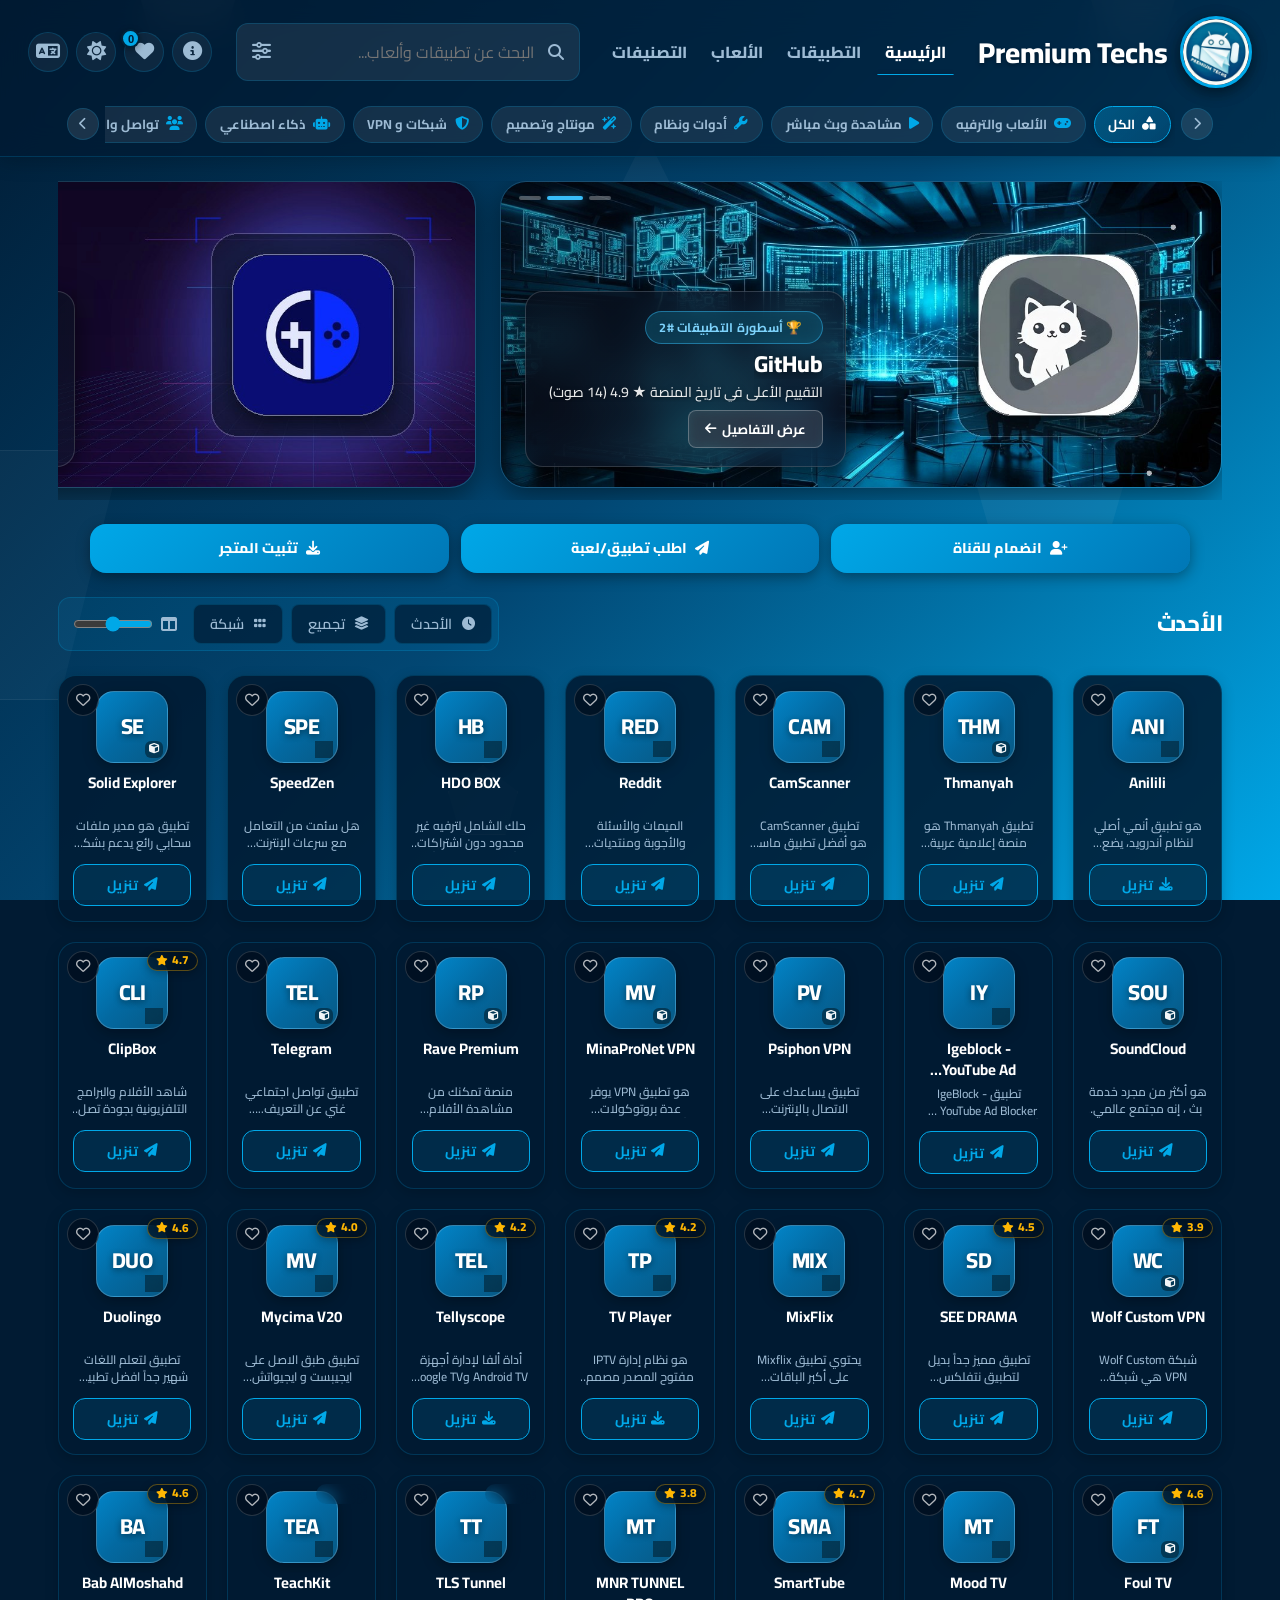
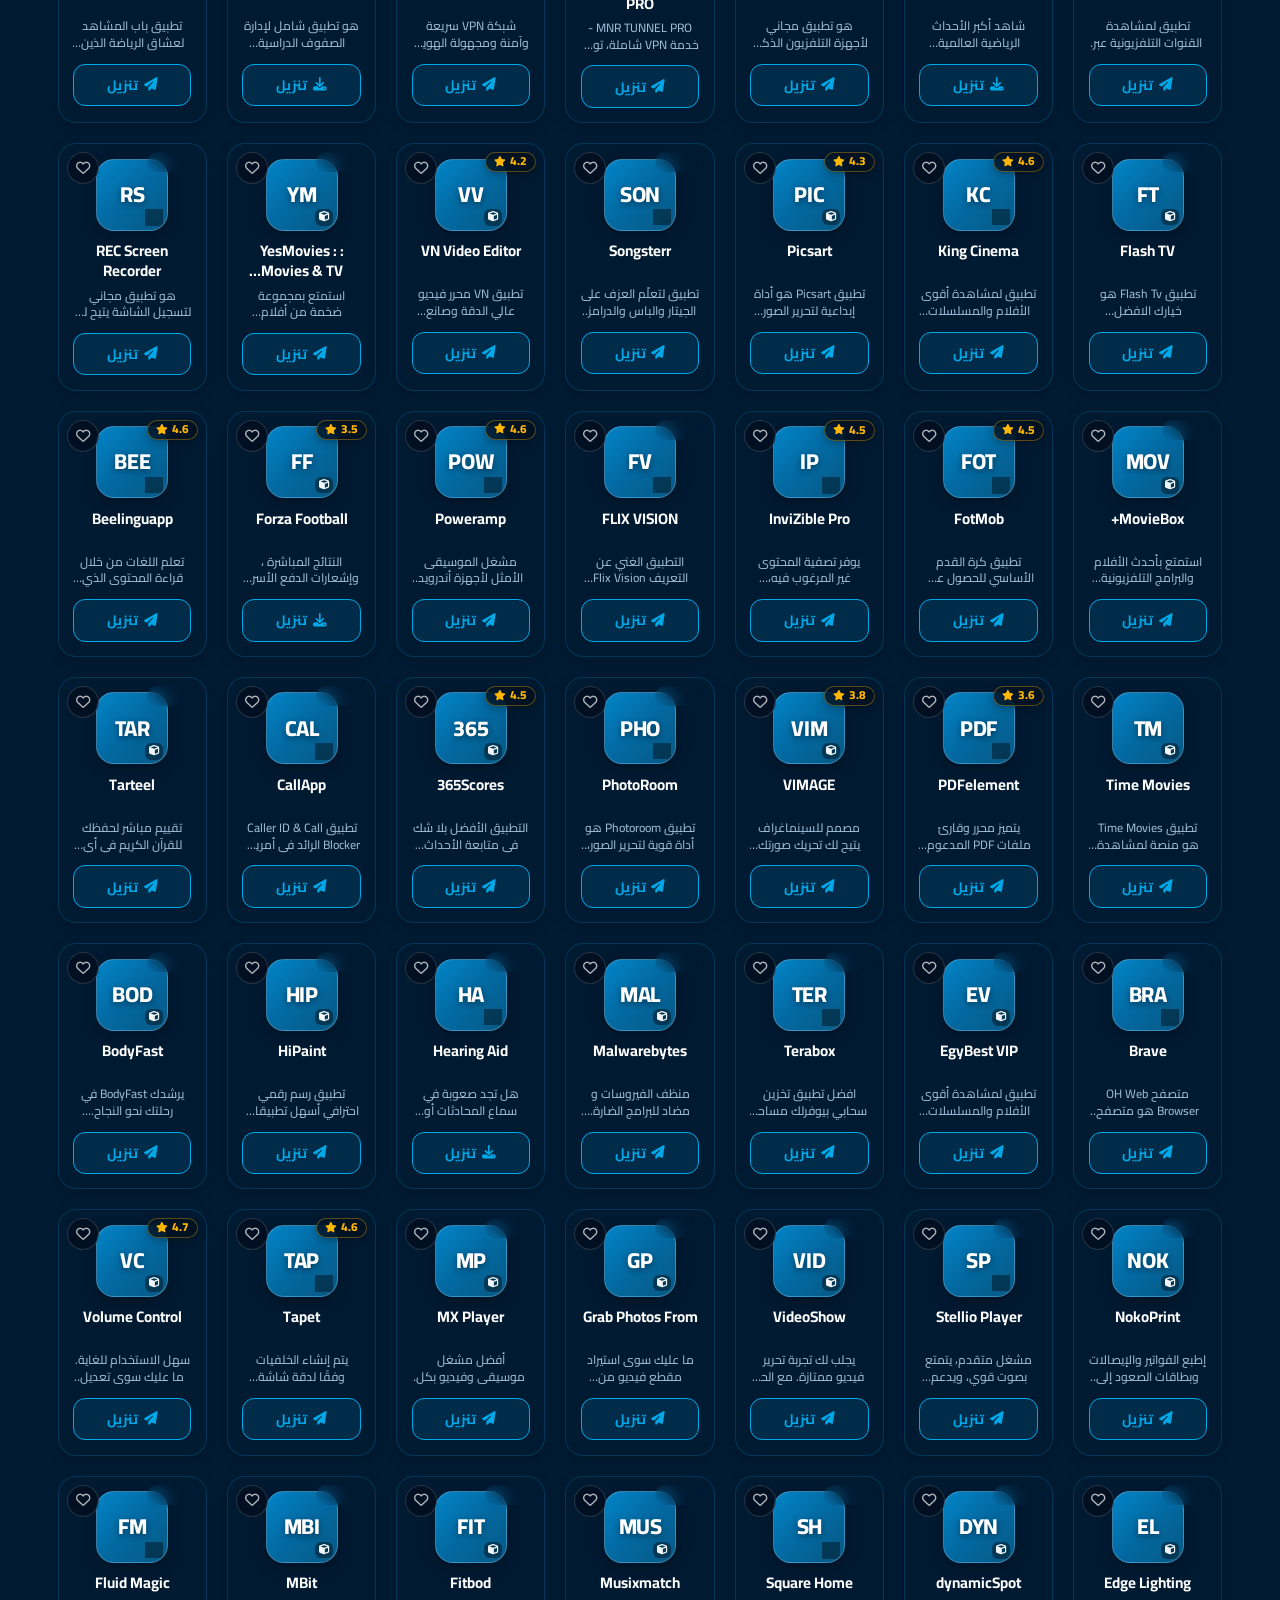
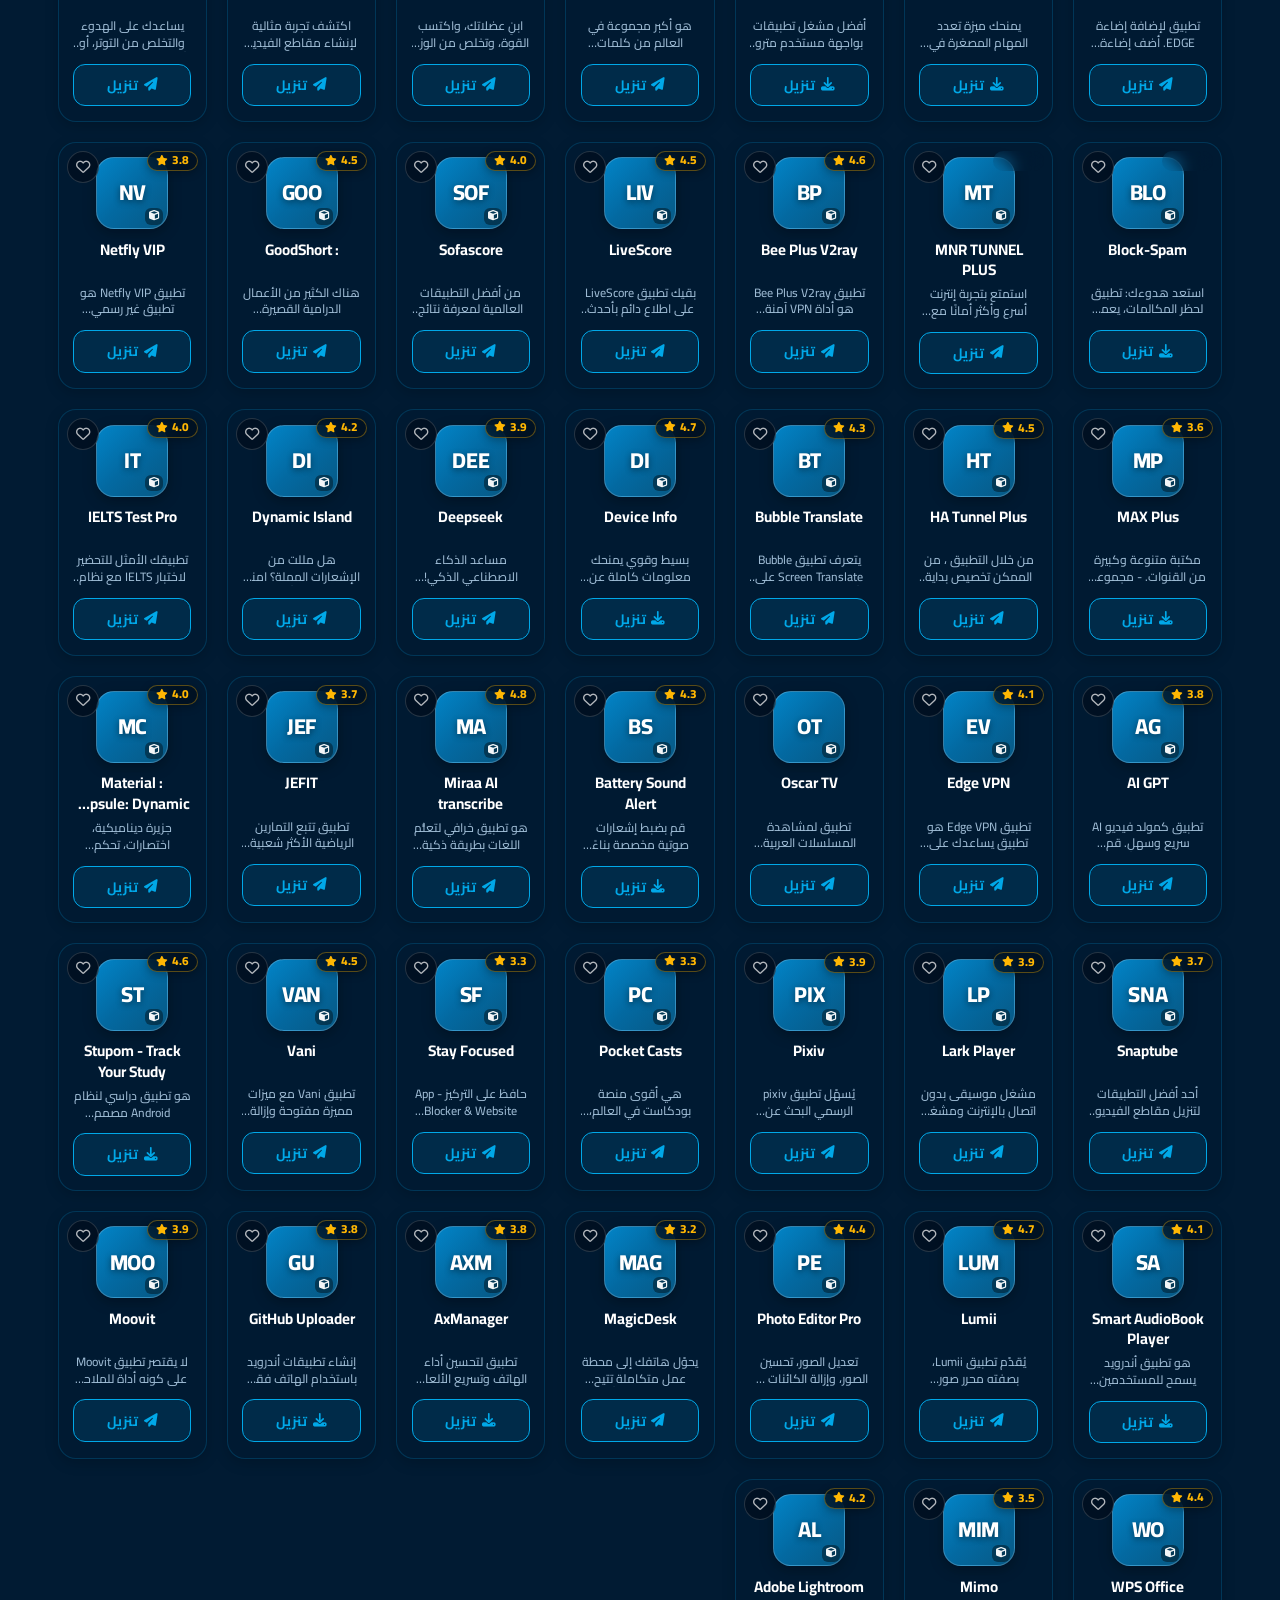
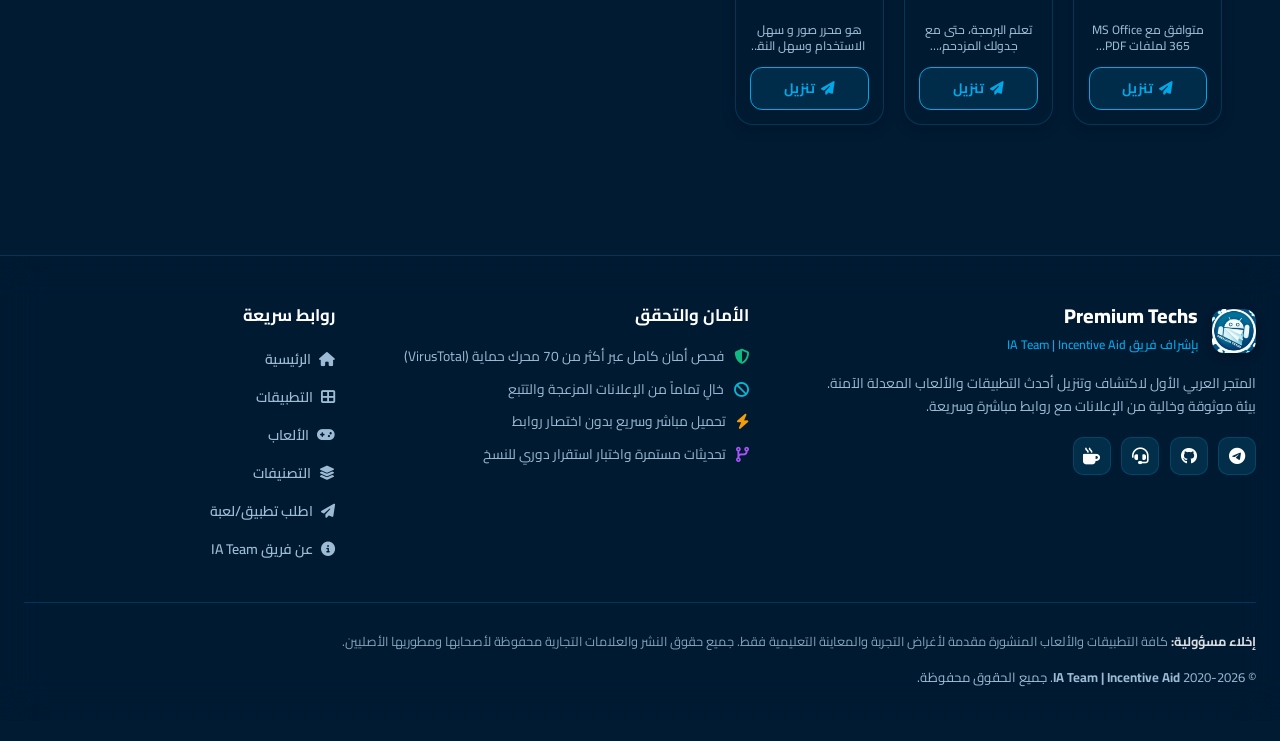
==== commit eccb3b4b: "Auto-update apps database from Telegram" ====
--- a/index.html
+++ b/index.html
@@ -99,6 +99,19 @@
         </div>
         <div id="seo-apps-list">
             <!-- SEO_APPS_START -->
+            <article><h3>Anilili</h3><p>هو تطبيق أنمي أصلي لنظام أندرويد، يضع اكتشاف الأنمي وتقييمه وإدارة قوائم المشاهدة في صميم اهتمامه. افتح أي عنوان وستجد تقييم مجتمع الأنمي على AniList ...</p></article>
+            <article><h3>Thmanyah</h3><p>تطبيق Thmanyah هو منصة إعلامية عربية تقدّم محتوى معرفي وثقافي عالي الجودة، يركّز على المقالات العميقة، البودكاست، والقصص الصوتية والمرئية 🧊 الإصدار: v...</p></article>
+            <article><h3>CamScanner</h3><p>تطبيق CamScanner هو أفضل تطبيق ماسح ضوئي يحول هاتفك إلى ماسح ضوئي لملفات PDF. تحويل الصور إلى pdf بنقرة بسيطة! يساعدك CamScanner على إجراء مسح ضوئي وت...</p></article>
+            <article><h3>Reddit</h3><p>الميمات والأسئلة والأجوبة ومنتديات المناقشة: شبكة اجتماعية لا مثيل لها! عبارة عن شبكة اجتماعية ومنتدى عبر الإنترنت حيث يوجد شيء للجميع: مواضيع المناقش...</p></article>
+            <article><h3>HDO BOX</h3><p>حلك الشامل لترفيه غير محدود دون اشتراكات أو رسوم تسجيل أو تكاليف خفية. سواء كنت من عشاق أحدث الأفلام الرائجة أو المسلسلات الرائجة أو الكلاسيكيات المفض...</p></article>
+            <article><h3>SpeedZen</h3><p>هل سئمت من التعامل مع سرعات الإنترنت البطيئة التي تفسد ألعابك وبثك المباشر؟ إليك SPEEDZEN، التطبيق الأمثل المصمم ليمنحك سرعات إنترنت فائقة السرعة، وهو...</p></article>
+            <article><h3>Solid Explorer</h3><p>تطبيق هو مدير ملفات سحابي رائع يدعم بشكل واسع خدمات التخزين السحابي مثل Dropbox وBox وغيرها. 🧊 الإصدار: v3.6.5 🏷 النسخة المعدلة و فيها 💎 مفتوح Premium</p></article>
+            <article><h3>SoundCloud</h3><p>هو أكثر من مجرد خدمة بث ، إنه مجتمع عالمي مفتوح لأي شخص لتحميل أي صوت لاكتشافه على الفور. كن أول من يسمع مقطوعات جديدة ، وتواصل مباشرة مع زملائك المعج...</p></article>
+            <article><h3>Igeblock - YouTube Ad Blocker</h3><p>تطبيق IgeBlock - YouTube Ad Blocker هو أداة فعالة لنظام أندرويد تهدف إلى تحسين تجربة مشاهدة الفيديوهات على يوتيوب. يقوم التطبيق بحظر الإعلانات تلقائيً...</p></article>
+            <article><h3>Psiphon VPN</h3><p>تطبيق يساعدك على الاتصال بالإنترنت والوصول إلى المواقع والخدمات التي قد تكون محجوبة أو غير متاحة في منطقتك، مع تشفير الاتصال واختيار طريقة الاتصال الم...</p></article>
+            <article><h3>MinaProNet VPN</h3><p>هو تطبيق VPN يوفر عدة بروتوكولات وأنفاق مختلفة لتغيير عنوان الـ IP وتشفير الاتصال. 🧊 الإصدار: v88.0.0 🏷 النسخة المعدلة وفيها : 💎 مفتوح Premium ⏰ وقت غ...</p></article>
+            <article><h3>Rave Premium</h3><p>منصة تمكنك من مشاهدة الأفلام والمسلسلات والفيديوهات بشكل جماعي مع الأصدقاء¹.  يمكنك تشغيل فيديو والحصول على رابط لمشاركته مع الآخرين للانضمام إلى الجل...</p></article>
+            <article><h3>Telegram</h3><p>تطبيق تواصل اجتماعي غني عن التعريف.. محدث 🧊 الإصدار: v13.2.2 🏷 النسخة المعدلة و فيها ✓تم فتح الإشتراك بريميوم ✓تم فتح إشتراك الأعمال ✓ أيقونات التطبيق...</p></article>
             <article><h3>ClipBox</h3><p>شاهد الأفلام والبرامج التلفزيونية بجودة تصل إلى 4K فائقة الوضوح، واعرضها مباشرةً على تلفزيونك أو هاتفك أو جهازك اللوحي أو تلفزيون أندرويد أو فاير تي ف...</p></article>
             <article><h3>Wolf Custom VPN</h3><p>شبكة Wolf Custom VPN هي شبكة افتراضية خاصة قوية وموثوقة، مصممة خصيصًا للمستخدمين الذين يُقدّرون الأمان والأداء والخصوصية. بفضل تقنيات VPN الحديثة، تحم...</p></article>
             <article><h3>SEE DRAMA</h3><p>تطبيق مميز جداً بديل لتطبيق نتفلكس Nettflix لمشاهدة الأفلام والمسلسلات مع ترجمة تلقائي 🎚️ يحتوي علي مسلسلات رمضان 2026 🎚️ يدعم التحميل والترجمة العربي...</p></article>
@@ -213,7 +226,6 @@
             <article><h3>Charging Master</h3><p>أداة فعالة لتحسين عملية شحن الهواتف الذكية، حيث يساعد المستخدمين على تسريع الشحن وتقليل الوقت المستغرق لشحن البطارية. يوفر التطبيق معلومات مفيدة حول ح...</p></article>
             <article><h3>ZEUS Browser</h3><p>هو متصفح مجاني للتلفزيون. يمكنك من خلاله فتح صفحات الويب وتصفح الإنترنت. تم تحسين متصفح التلفزيون للتحكم بالتلفزيون. 🧊 الإصدار: v10.4.7 🏷 النسخة المعد...</p></article>
             <article><h3>Spotilol</h3><p>تطبيق Spotilol لعشاق الموسيقى الذين يرغبون بتجربة سريعة ومريحة، فهو يُحسّن تجربة الاستماع للموسيقى ويُصبح دليلك الشخصي للوصول إلى محتوى Spotify المُفض...</p></article>
-            <article><h3>Psiphon VPN</h3><p>تطبيق يساعدك على الاتصال بالإنترنت والوصول إلى المواقع والخدمات التي قد تكون محجوبة أو غير متاحة في منطقتك، مع تشفير الاتصال واختيار طريقة الاتصال الم...</p></article>
             <article><h3>CinePlus</h3><p>قد يصبح البحث عن فيلم جيد أو مسلسل تلفزيوني عبر الإنترنت أمرًا مزعجًا للغاية. توفر غالبية مواقع الويب وتطبيقات البث إما روابط مزيفة أو أطنان من الإعلا...</p></article>
             <article><h3>Flowx</h3><p>تصور تنبؤ الطقس في أي مكان في العالم ، مع خريطة الطقس والرسوم البيانية Flowx الفريدة. استخدم Flowx للتخطيط حول الطقس ، أو للطيران ، أو صيد الأسماك ، أ...</p></article>
             <article><h3>Weather & Radar Pro</h3><p>يوفر تطبيق Weather & Radar Pro  توقعات الطقس لأي موقع، بالإضافة إلى صور الرادار التي توضح المطر والغيوم والعواصف الرعدية ودرجات الحرارة. 🧊 الإصدار: v2...</p></article>
@@ -231,7 +243,6 @@
             <article><h3>Simple Radio</h3><p>هو أسهل طريقة للاستماع إلى محطات الراديو المفضلة لديك على موجات FM و AM والإنترنت. يمكنك الوصول إلى الموسيقى والأخبار والبث المباشر للبرامج الرياضية ف...</p></article>
             <article><h3>PC Remote</h3><p>وهو تطبيق متعدد الاستخدامات ومجاني مصمم لمنحك تحكمًا كاملاً في جهاز الكمبيوتر الخاص بك، سواء كنت قريبًا أو على بعد أميال. 🧊 الإصدار: v9.0.4 🏷 النسخة ا...</p></article>
             <article><h3>LibriVox</h3><p>للكتب الصوتية الوصول غير المحدود إلى 40,000 كتاب صوتي مجاني. يُمكن الاستماع إلى كل كتاب عبر الإنترنت أو تحميله للاستخدام لاحقًا دون أي رسوم. 🧊 الإصدار...</p></article>
-            <article><h3>HDO BOX</h3><p>حلك الشامل لترفيه غير محدود دون اشتراكات أو رسوم تسجيل أو تكاليف خفية. سواء كنت من عشاق أحدث الأفلام الرائجة أو المسلسلات الرائجة أو الكلاسيكيات المفض...</p></article>
             <article><h3>One Anime</h3><p>هو تطبيق مخصص لعشاق الأنمي والمانجا والأفلام اليابانية، يجمع لك معلومات وأخبار عالم الأنمي في مكان واحد، بواجهة عصرية وسهلة الاستخدام وتصميم داكن مريح...</p></article>
             <article><h3>The Crypto App</h3><p>هو التطبيق الأول المتاح في مجال أدوات العملات المشفرة، وأخبار العملات المشفرة، وتتبع العملات المشفرة. 🧊 الإصدار: v4.0.3 🏷 النسخة المعدلة و فيها 💎 مفتو...</p></article>
             <article><h3>Vyapar</h3><p>تطبيق إعداد الفواتير، يمكنك استخدامه لإدارة المخزون والمحاسبة. إنشاء وإرسال الفواتير، وإرسال تذكيرات في الوقت المناسب لاسترداد المدفوعات، والتحقق من م...</p></article>
@@ -298,7 +309,6 @@
             <article><h3>Quizlet</h3><p>هي أسهل طريقة لممارسة وإتقان ما تتعلمه. أنشئ البطاقات التعليمية ومجموعات الدراسة الخاصة بك أو اختر من بين الملايين. يدرس أكثر من 50 مليون طالب باستخدا...</p></article>
             <article><h3>Islam360</h3><p>تطبيق Islam360 هو تطبيق إسلامي شامل يساعد المسلمين على أداء عباداتهم بسهولة، ويجمع بين القرآن الكريم والأذكار والأدوات الدينية في مكان واحد. 🧊 الإصدار...</p></article>
             <article><h3>ToonApp</h3><p>هو محرر صور قادر على تحويل صورك الشخصية إلى رسوم متحركة مدهشة باستخدام الذكاء الاصطناعي. يقدم التطبيق مجموعة من الميزات مثل صانع صور رمزية، فلاتر أنمي...</p></article>
-            <article><h3>SoundCloud</h3><p>هو أكثر من مجرد خدمة بث ، إنه مجتمع عالمي مفتوح لأي شخص لتحميل أي صوت لاكتشافه على الفور. كن أول من يسمع مقطوعات جديدة ، وتواصل مباشرة مع زملائك المعج...</p></article>
             <article><h3>Camera ZOOM FX</h3><p>تطبيق كاميرا احترافي يوفر تحكمًا يدويًا مثل ISO وسرعة الغالق والتركيز والتعريض، مع دعم RAW، التصوير المتتابع، HDR، المؤقت، الفلاتر والتأثيرات، ووضع ال...</p></article>
             <article><h3>Fitia</h3><p>تطبيق يحسب سعراتك الحرارية ويُنشئ خطط وجبات لإنقاص الوزن، أو بناء العضلات، أو ببساطة لتحسين نظامك الغذائي. مدعوم بعداد سعرات حرارية يحتوي على أكثر من ...</p></article>
             <article><h3>InShare</h3><p>هو تطبيق مشاركة جميع التطبيقات ونقل الملفات يلبي جميع احتياجات النقل الخاصة بك بشكل مثالي 🧊 الإصدار: v2.1.3 🏷 النسخة المعدلة و فيها 💎 مفتوح Premium</p></article>
@@ -314,7 +324,6 @@
             <article><h3>Pydroid 3</h3><p>تطبيق Pydroid 3 هو بيئة تطوير Python متكاملة على جهاز الأندرويد تتيح لك كتابة، تشغيل، وتعلم برمجة Python مباشرةً دون الحاجة لجهاز كمبيوتر. يدعم مكتبات...</p></article>
             <article><h3>Ling</h3><p>تطبيق تعلم اللغات لإتقان اللغات الصعبة مثل التايلاندية والتاغالوغية وغيرها بسهولة. 🧊 الإصدار: v8.9.0 🏷 النسخة المعدلة و فيها 💎 مفتوح Premium</p></article>
             <article><h3>Trakt</h3><p>خدمة تتبع الأفلام الأكثر شيوعًا والتي تُوفر الكثير من الميزات الرائعة مثل دعم التقويم المُدمج ، واقتراحات الأفلام ، والتذكيرات للموسم التالي ، كما أنه...</p></article>
-            <article><h3>Rave Premium</h3><p>منصة تمكنك من مشاهدة الأفلام والمسلسلات والفيديوهات بشكل جماعي مع الأصدقاء¹.  يمكنك تشغيل فيديو والحصول على رابط لمشاركته مع الآخرين للانضمام إلى الجل...</p></article>
             <article><h3>Smule: Karaoke, Sing & Record</h3><p>منصة غنائية عالمية تتيح لك الغناء منفرداً أو مع الآخرين من مختلف أنحاء العالم. يوفر مكتبة ضخمة من الأغاني التي يتم تحديثها باستمرار لتناسب جميع الأذوا...</p></article>
             <article><h3>Radio FM</h3><p>تطبيق للاستماع إلى آلاف محطات الراديو حول العالم عبر الإنترنت، مع إمكانية البحث عن المحطات وحفظ المفضلة وتشغيل الراديو في الخلفية، بالإضافة إلى البودك...</p></article>
             <article><h3>Arena Score</h3><p>تطبيق ارينا سكور Arena Score مهكر لمشاهدة القنوات الرياضية والأخبار ومتابعة المباريات من خلال واجهة واحدة مقسمة بوضوح إلى ثلاثة أقسام رئيسية، وهي القن...</p></article>
@@ -382,18 +391,15 @@
             <article><h3>Widget Launcher</h3><p>حسّن شاشتك الرئيسية باستخدام تطبيق Widget Launcher. استمتع بأدوات قابلة للتخصيص تحافظ على مظهر أنيق ومنظم. 🧊 الإصدار: v6.4 🏷 النسخة المعدلة و فيها 💎 م...</p></article>
             <article><h3>URL Player X</h3><p>استمتع بتجربة مشاهدة سلسة ومتطورة مع URL Player X، الحل الأمثل لتشغيل جميع روابط الفيديو المفضلة لديك مباشرة على هاتفك. سواء كنت ترغب في تشغيل ملفات ف...</p></article>
             <article><h3>Reverso Translate</h3><p>ترجمة وتعلم: الإنجليزية، الإسبانية، العربية، ... قاموس، مترجم  ترجمة وتعلم ملايين الكلمات والعبارات بسهولة.  يوفر تطبيق Reverso context ترجمات دقيقة، ...</p></article>
-            <article><h3>Thmanyah</h3><p>تطبيق Thmanyah هو منصة إعلامية عربية تقدّم محتوى معرفي وثقافي عالي الجودة، يركّز على المقالات العميقة، البودكاست، والقصص الصوتية والمرئية 🧊 الإصدار: v...</p></article>
             <article><h3>Riyo TV</h3><p>تطبيق يجمع الأفلام والمسلسلات والدراما والأنمي والقنوات المباشرة في مكان واحد، مع قسم لمباريات كرة القدم يعرض المواعيد والقنوات الناقلة والمعلقين، ويت...</p></article>
             <article><h3>OldRol</h3><p>كاميرا قديمة مقاس 35 مم ، مرشح فيلم بولارويد تناظري ، محرر صور بتأثير vhs dazz. هل تخيلت يومًا أن جميع الصور يمكن أن تكون جميلة مثل الأفلام؟ باستخدام ...</p></article>
             <article><h3>XAPK Installer</h3><p>قم بتثبيت التطبيقات بسهولة على جهازك باستخدام امتداد .xapk. سيقوم التطبيق تلقائيًا بالعثور على ملفات .xapk على هاتفك ومساعدتك في تثبيتها بكل سهولة. 🧊 ...</p></article>
             <article><h3>Vocal Remover & Karaoke Maker</h3><p>تطبيق  يتيح لك فصل الصوت عن الموسيقى لإنشاء نسخ كاراوكي أو صوتية بسهولة. يمكنك تعديل المقاطع وتحويل الملفات بصيغ مختلفة، مع واجهة بسيطة وسريعة. يدعم ا...</p></article>
-            <article><h3>Telegram</h3><p>تطبيق تواصل اجتماعي غني عن التعريف.. محدث 🧊 الإصدار: v12.10.6 🏷 النسخة المعدلة و فيها ✓تم فتح الإشتراك بريميوم ✓تم فتح إشتراك الأعمال ✓ أيقونات التطبي...</p></article>
             <article><h3>StepsApp</h3><p>عداد الخطوات للمشي والجري  تحديد الأهداف عد الخطوات حرق السعرات الحرارية 🧊 الإصدار: v6.9.7 🏷 النسخة المعدلة و فيها 💎 مفتوح Premium</p></article>
             <article><h3>Home Workout</h3><p>تطبيق تمارين منزلية - بدون معدات يوفر تمارين يومية لجميع مجموعات العضلات الرئيسية. في غضون دقائق معدودة... 🧊 الإصدار: v1.8.0 🏷 النسخة المعدلة و فيها 💎...</p></article>
             <article><h3>Notewise</h3><p>هو تطبيق رقمي لتدوين الملاحظات، مصمم ومطور خصيصًا لنظام أندرويد. نهدف إلى إثراء حياة الطلاب والمعلمين والفنانين والمهنيين، وإطلاق العنان لأفكار جديدة ...</p></article>
             <article><h3>Cx File Explorer</h3><p>هو تطبيق قوي لإدارة الملفات وتنظيف التخزين بواجهة نظيفة وبديهية 🧊 الإصدار: v2.8.1 🏷 النسخة المعدلة و فيها 💎 مفتوح Premium</p></article>
             <article><h3>Adobe Acrobat Reader</h3><p>تطبيق Adobe Acrobat Reader هو أداة قوية لفتح وعرض وتحرير وإدارة ملفات PDF على الأجهزة المحمولة. يتيح للمستخدمين التوقيع الإلكتروني، وملء النماذج، والت...</p></article>
-            <article><h3>Reddit</h3><p>الميمات والأسئلة والأجوبة ومنتديات المناقشة: شبكة اجتماعية لا مثيل لها! عبارة عن شبكة اجتماعية ومنتدى عبر الإنترنت حيث يوجد شيء للجميع: مواضيع المناقش...</p></article>
             <article><h3>Sleep</h3><p>ساعة منبه ذكية مزودة بخاصية تتبع دورة النوم. توقظك بلطف في الوقت الأمثل لتنعم بصباحات ممتعة. 🧊 الإصدار: v20260923 🏷 النسخة المعدلة و فيها 💎 مفتوح Prem...</p></article>
             <article><h3>XPlayer</h3><p>هو أداة احترافية لتشغيل الفيديو. يدعم جميع صيغ الفيديو، بما في ذلك ملفات الفيديو بدقة 4K/Ultra HD، ويشغلها بجودة عالية الوضوح. 🧊 الإصدار: v2.9.2 🏷 الن...</p></article>
             <article><h3>Roya TV</h3><p>أفضل المسلسلات والأفلام الوثائقية والعروض العربية والمحتوى - على جميع الأجهزة!  للمزيد من الخيارات و المزيد من الترفيه إشترك في ٌ Roya TV Plus وشاهد ب...</p></article>
@@ -550,7 +556,6 @@
             <article><h3>Elhareef TV</h3><p>تطبيق الحريف تي في Elhareef Tv يوفر لك مشاهدة جميع القنوات والمباريات والافلام بأكثر من جودة حتى 4k, بالإضافة للمكتبة الكبيرة المتوفرة من القنوات العا...</p></article>
             <article><h3>OneFootball</h3><p>تطبيق ون فوتبول OneFootball هو رفيقك المثالي لعالم كرة القدم! تابع أحدث الأخبار، نتائج المباريات لحظيًا، جداول البطولات، وإحصائيات شاملة. استمتع بفيدي...</p></article>
             <article><h3>ALOKA TV</h3><p>تحديث جديد كليا لتطبيق الوكا تي في من افضل تطبيقات مشاهدة المباريات و مسلسلات عربية وأجنبية والافلام والقنوات المشفرة بث مباشر. بالإضافة لوجود جميع ال...</p></article>
-            <article><h3>CamScanner</h3><p>تطبيق CamScanner هو أفضل تطبيق ماسح ضوئي يحول هاتفك إلى ماسح ضوئي لملفات PDF. تحويل الصور إلى pdf بنقرة بسيطة! يساعدك CamScanner على إجراء مسح ضوئي وت...</p></article>
             <article><h3>Star Plus</h3><p>تطبيق Star Plus من أفضل تطبيقات مشاهدة المباريات بث مباشر  والافلام والمسلسلات للأندرويد على الإطلاق, كما يوفر لك قسم كامل لمشاهدة الأفلام العربية وال...</p></article>
             <article><h3>Anime Lore</h3><p>تطبيق انمي لور Anime Lore هو بديل أنمي ويتشر ومن التطبيقات المُميزة جداً في مشاهدة وتحميل افلام ومسلسلات الأنمي لهواتف الأندرويد, حمل الآن التطبيق بدو...</p></article>
             <article><h3>Reds Live</h3><p>تطبيق Reds Live من أفضل تطبيقات مشاهدة المباريات بث مباشر  والافلام والمسلسلات للأندرويد على الإطلاق, كما يوفر لك قسم كامل لمشاهدة الأفلام العربية وال...</p></article>
@@ -579,7 +584,6 @@
             <article><h3>HTML to APK Builder</h3><p>حول ملفات HTML والمواقع إلى تطبيقات Android APK و AAB على هاتفك مباشرة. 🧊 الإصدار: v1.19 🏷 النسخة المعدلة و فيها 💎 مفتوح Premium</p></article>
             <article><h3>Alnojoom</h3><p>تطبيقات قنوات رياضيه يحتوي جميع للقنوات المشهورة المدفوعة 🧊 الإصدار: v9.8 🏷 النسخة المعدلة و فيها 🔰النسخة الاصلية</p></article>
             <article><h3>OTTO TV</h3><p>استمتع بمشاهدة محتواك المفضل بجودة عالية وسلاسة فائقة مع أوتو تيفي' 🧊 الإصدار: v1.11.16 🏷 النسخة المعدلة و فيها 🔰النسخة الاصلية 👍🏻كود داونلودر لتطبيق ...</p></article>
-            <article><h3>Solid Explorer</h3><p>تطبيق هو مدير ملفات سحابي رائع يدعم بشكل واسع خدمات التخزين السحابي مثل Dropbox وBox وغيرها. 🧊 الإصدار: v3.6.1 🏷 النسخة المعدلة و فيها 💎 مفتوح Premium</p></article>
             <article><h3>Pinterest</h3><p>انغمس في عالم من الإلهام اللامتناهي واكتشف المزيد مما تحب على بنترست. من أفكار جديدة لتصميم واحتك الخارجية المنزلية إلى أفكار تزيين الأظافر لكل الفصول...</p></article>
             <article><h3>Talking Translator</h3><p>تطبيق Talking Translator هو مترجم صوتي فوري يساعدك على التحدث مع الآخرين بلغات مختلفة بسهولة، حيث يحوّل كلامك مباشرة إلى لغة أخرى بصوت ونص واضح. 🧊 الإ...</p></article>
             <article><h3>STARZPLAY</h3><p>هو منصة بث تقدم مجموعة واسعة من الأفلام والمسلسلات والرياضة المباشرة مجانًا أو باشتراك مميز. يتيح لك مشاهدة محتوى حصري بجودة عالية مع خيارات ترجمة متع...</p></article>
@@ -608,7 +612,6 @@
             <article><h3>AI Chat : Chatbot & Assistant</h3><p>هو مساعد ذكي شامل يعتمد على أحدث نماذج الذكاء الاصطناعي لمحادثات سريعة وقوية جدًا. يحتوي على مولد صور AI فوري يحول النصوص إلى صور مذهلة بسرعة البرق. ي...</p></article>
             <article><h3>Fast VPN</h3><p>احمِ خصوصيتك واستمتع بتجربة تصفح إنترنت آمنة وعالية الأداء. يوفر لك Fast VPN Pro خدمات VPN عالية السرعة ومستقرة، مما يساعدك على تصفح العالم الرقمي بسه...</p></article>
             <article><h3>Rocket VPN</h3><p>هو تطبيق أمان لأجهزة أندرويد يوفر خدمة شبكة افتراضية خاصة مجانية ومحدودة. إلى جانب تصميمه الجذاب الذي يُشبه رائد فضاء، يتميز التطبيق بمجموعة من الميزا...</p></article>
-            <article><h3>Igeblock - YouTube Ad Blocker</h3><p>تطبيق IgeBlock - YouTube Ad Blocker هو أداة فعالة لنظام أندرويد تهدف إلى تحسين تجربة مشاهدة الفيديوهات على يوتيوب. يقوم التطبيق بحظر الإعلانات تلقائيً...</p></article>
             <article><h3>مسلسلات كرتون وانمي</h3><p>ان كنت من عشاق الانمي والكرتون المدبلج والمترجم فهذا التطبيق خاص بك. مغامرات واكشن ورياضة وقصص وحكايات. تابع مسلسلات انمي وكرتون. 🧊 الإصدار: v21.0.0 🏷...</p></article>
             <article><h3>ASKI</h3><p>أسئلة وأجوبة غير محدودة مدعومة بالذكاء الاصطناعي AI open ChatBot، GPT 4. قم بالدردشة مع AI Chatbot الذي يفهم استفساراتك ويولد إجابات فورية. 🧊 الإصدار:...</p></article>
             <article><h3>AppKiller</h3><p>أغلق التطبيقات قيد التشغيل بسهولة عن طريق إيقافها قسرًا بمساعدة AppKiller. 🧊 الإصدار: v26.9.1 🏷 النسخة المعدلة و فيها 💎 مفتوح Premium</p></article>
@@ -1123,7 +1126,6 @@
             <article><h3>IPTV Studio</h3><p>هو مشغل احترافي وفريد من نوعه لملفات m3u وقنوات IPTV. اكتشف الآن المشغل الذي يجمع بين الأداء الممتاز وسهولة التحكم لتلبية جميع احتياجاتك في مشاهدة الت...</p></article>
             <article><h3>Dot Score</h3><p>من أفضل التطبيقات العربية لمتابعة نتائج المباريات ومواعيدها, دوت سكور في ثوبه الجديد أصبح يُنافس التطبيقات العالمية, يأتي Dot Score بنسخة عربية بشكل ك...</p></article>
             <article><h3>Yalla Sport</h3><p>من أفضل التطبيقات العربية لمتابعة نتائج المباريات ومواعيدها, يلا سبورت في ثوبه الجديد أصبح يُنافس التطبيقات العالمية, يأتي Yalla Sport بنسخة عربية بشك...</p></article>
-            <article><h3>MinaProNet VPN</h3><p>هو تطبيق VPN يوفر عدة بروتوكولات وأنفاق مختلفة لتغيير عنوان الـ IP وتشفير الاتصال. 🧊 الإصدار: v81.0.0 🏷 النسخة المعدلة وفيها : 💎 مفتوح Premium ⏰ وقت غ...</p></article>
             <article><h3>MovieBox HD</h3><p>🎞️ شاهد محتوى متنوعًا 🧊 الإصدار: v1.4.0 🏷 النسخة المعدلة و فيها 💎 مفتوح Premium ☑️ الاصدار الي في جوجل بلاي 🤫 تم نشر التطبيق ابو علاوي</p></article>
             <article><h3>Nabaa</h3><p>تطبيق نبأ الرياضي هو منصة متابعة نتائج كرة القدم عالميا للمستخدمين في مصر والعالم العربي تجربة سريعة وذكية لمعرفة آخر اخبار كاس العالم 2026. 🧊 الإصدار...</p></article>
             <article><h3>LOKTV</h3><p>تطبيق الدراما "LokTv" هو تطبيق لبث الفيديو يتيح للمستخدمين مشاهدة الأفلام والمسلسلات التلفزيونية بجودة عالية. يتميز بواجهة سهلة الاستخدام ويوفر محتوى ...</p></article>
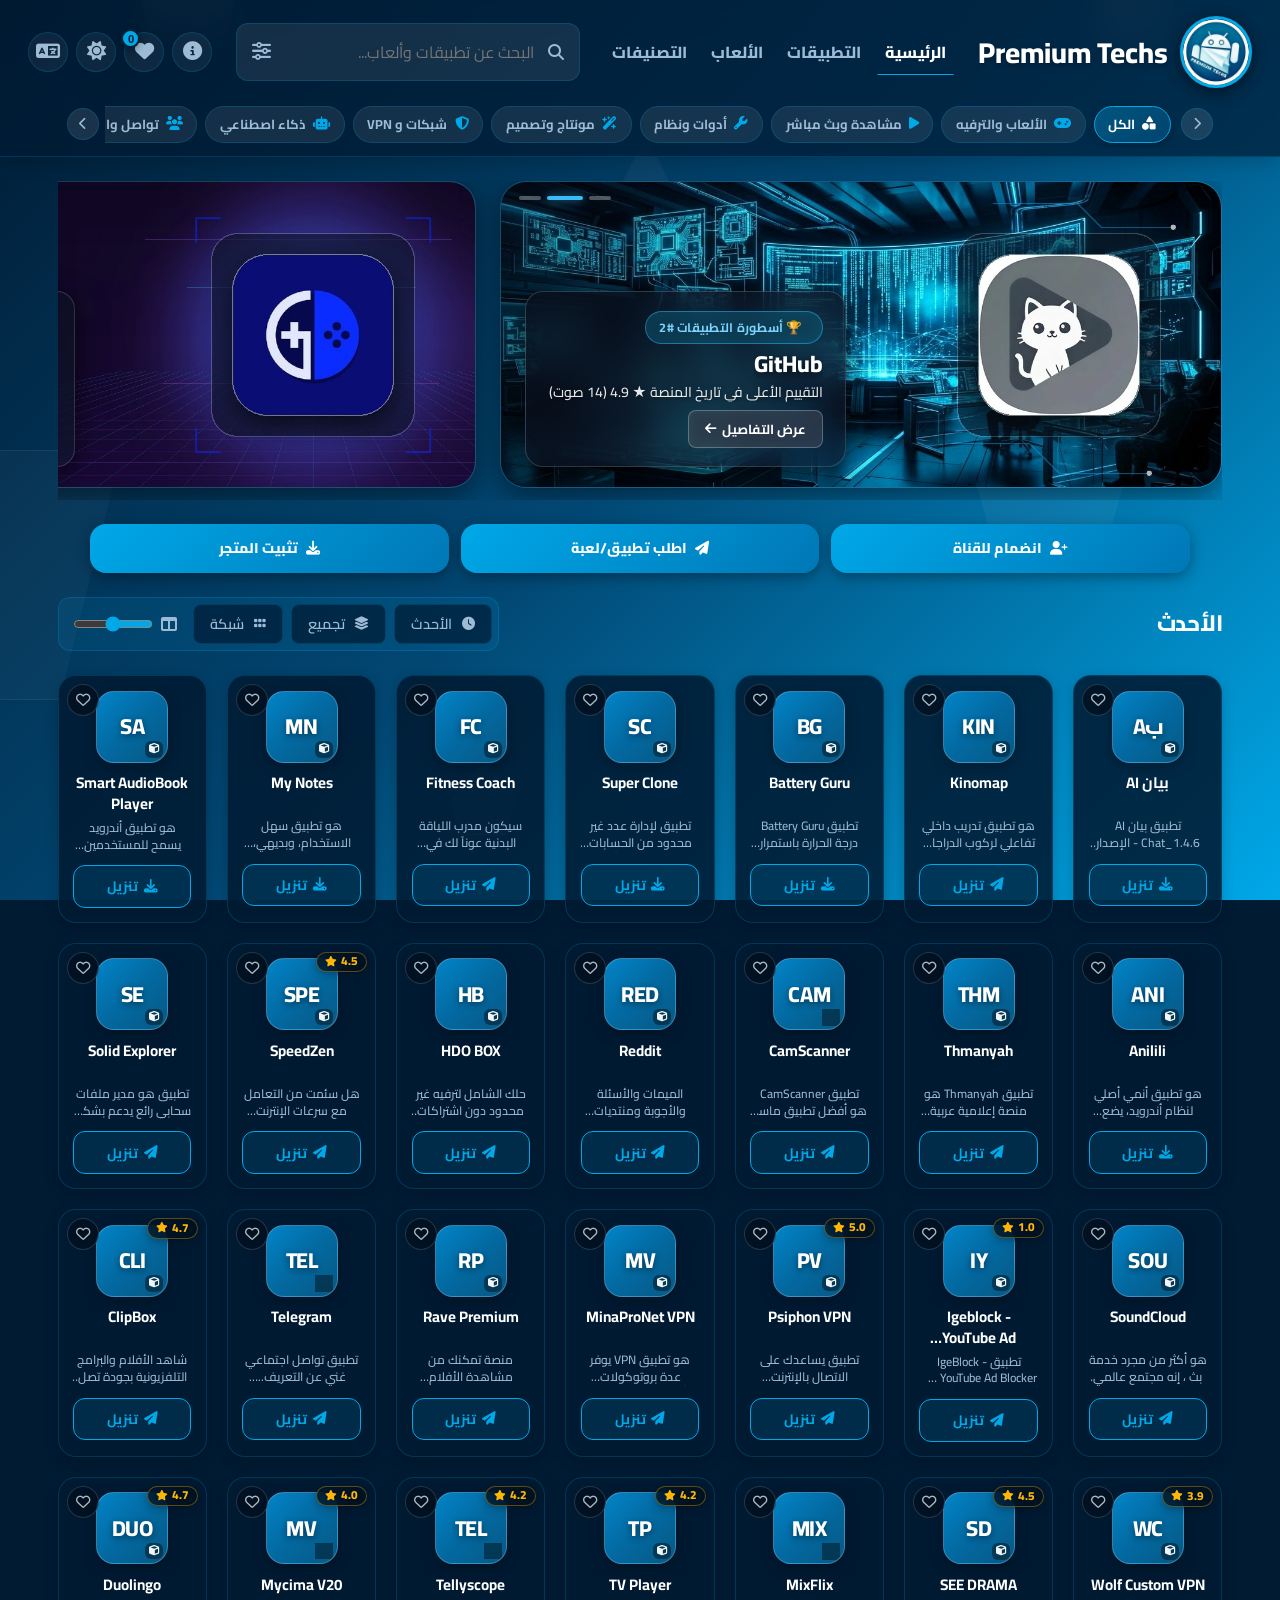
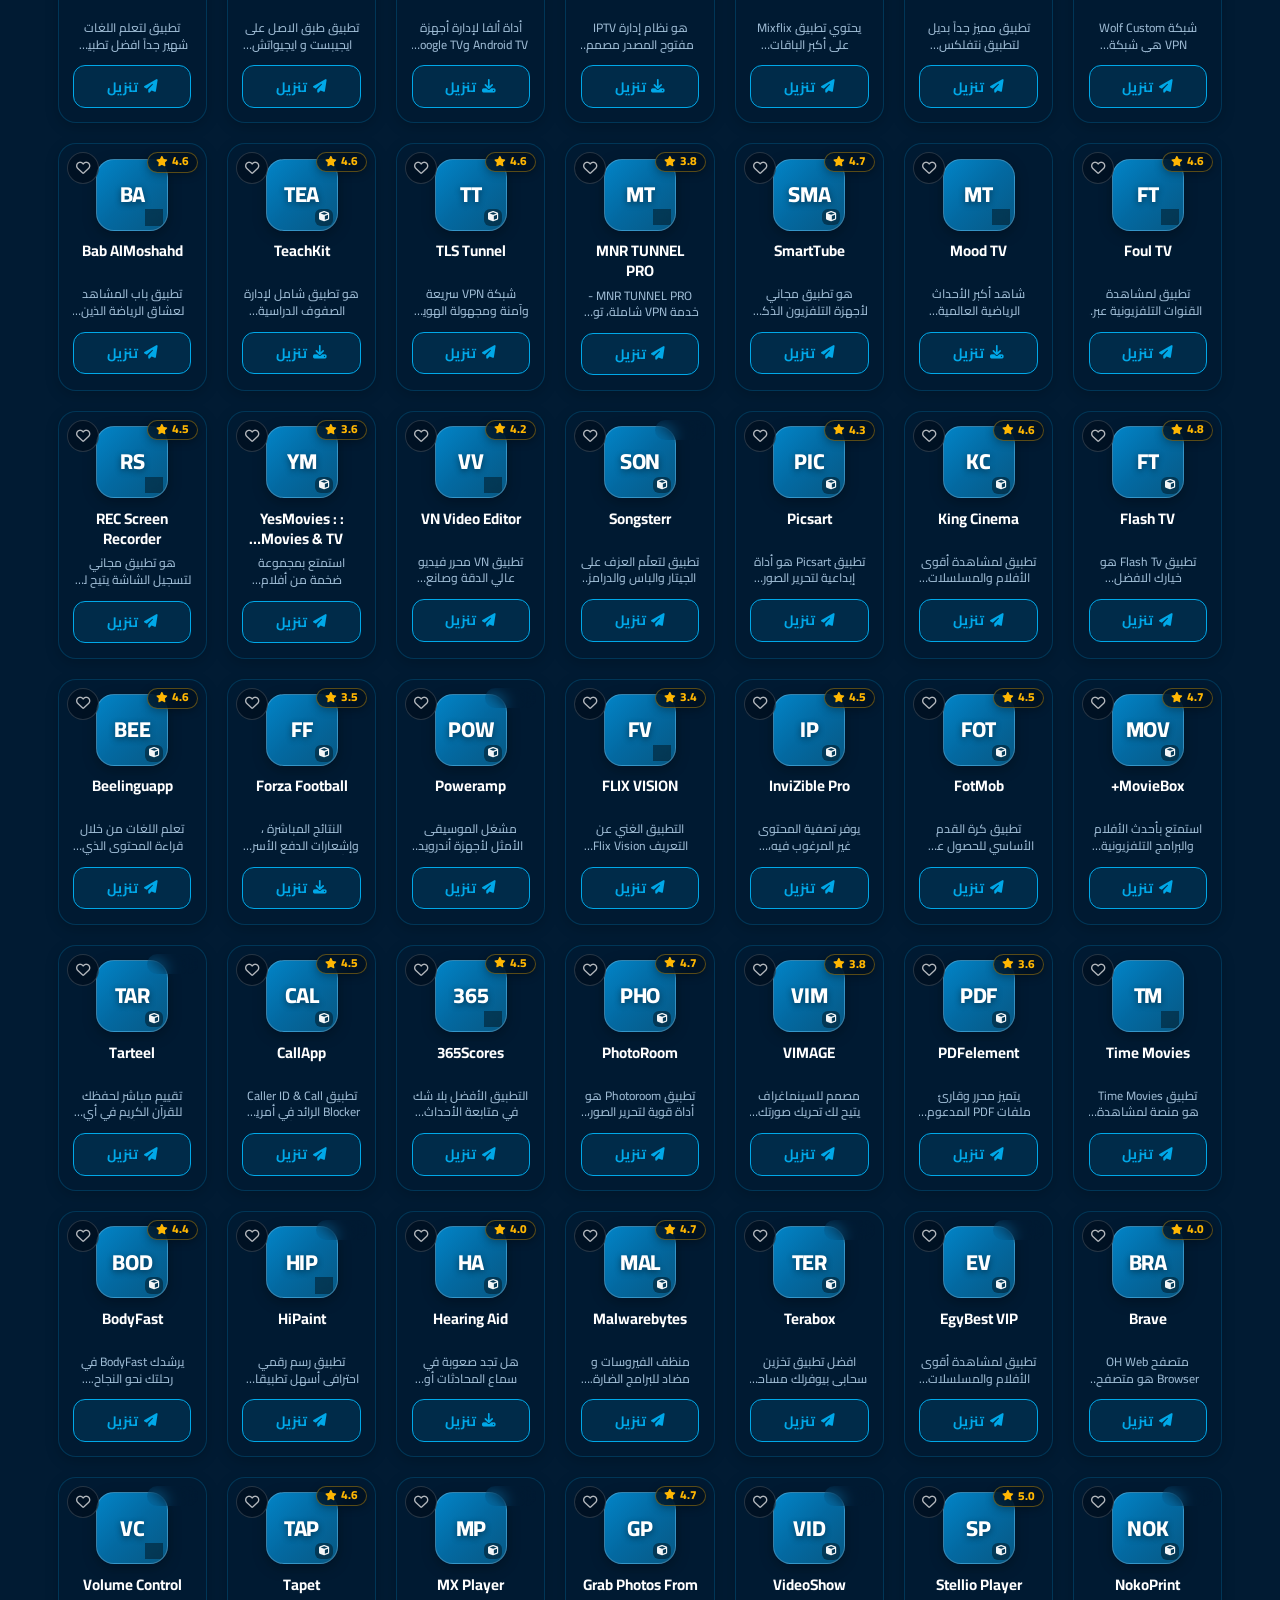
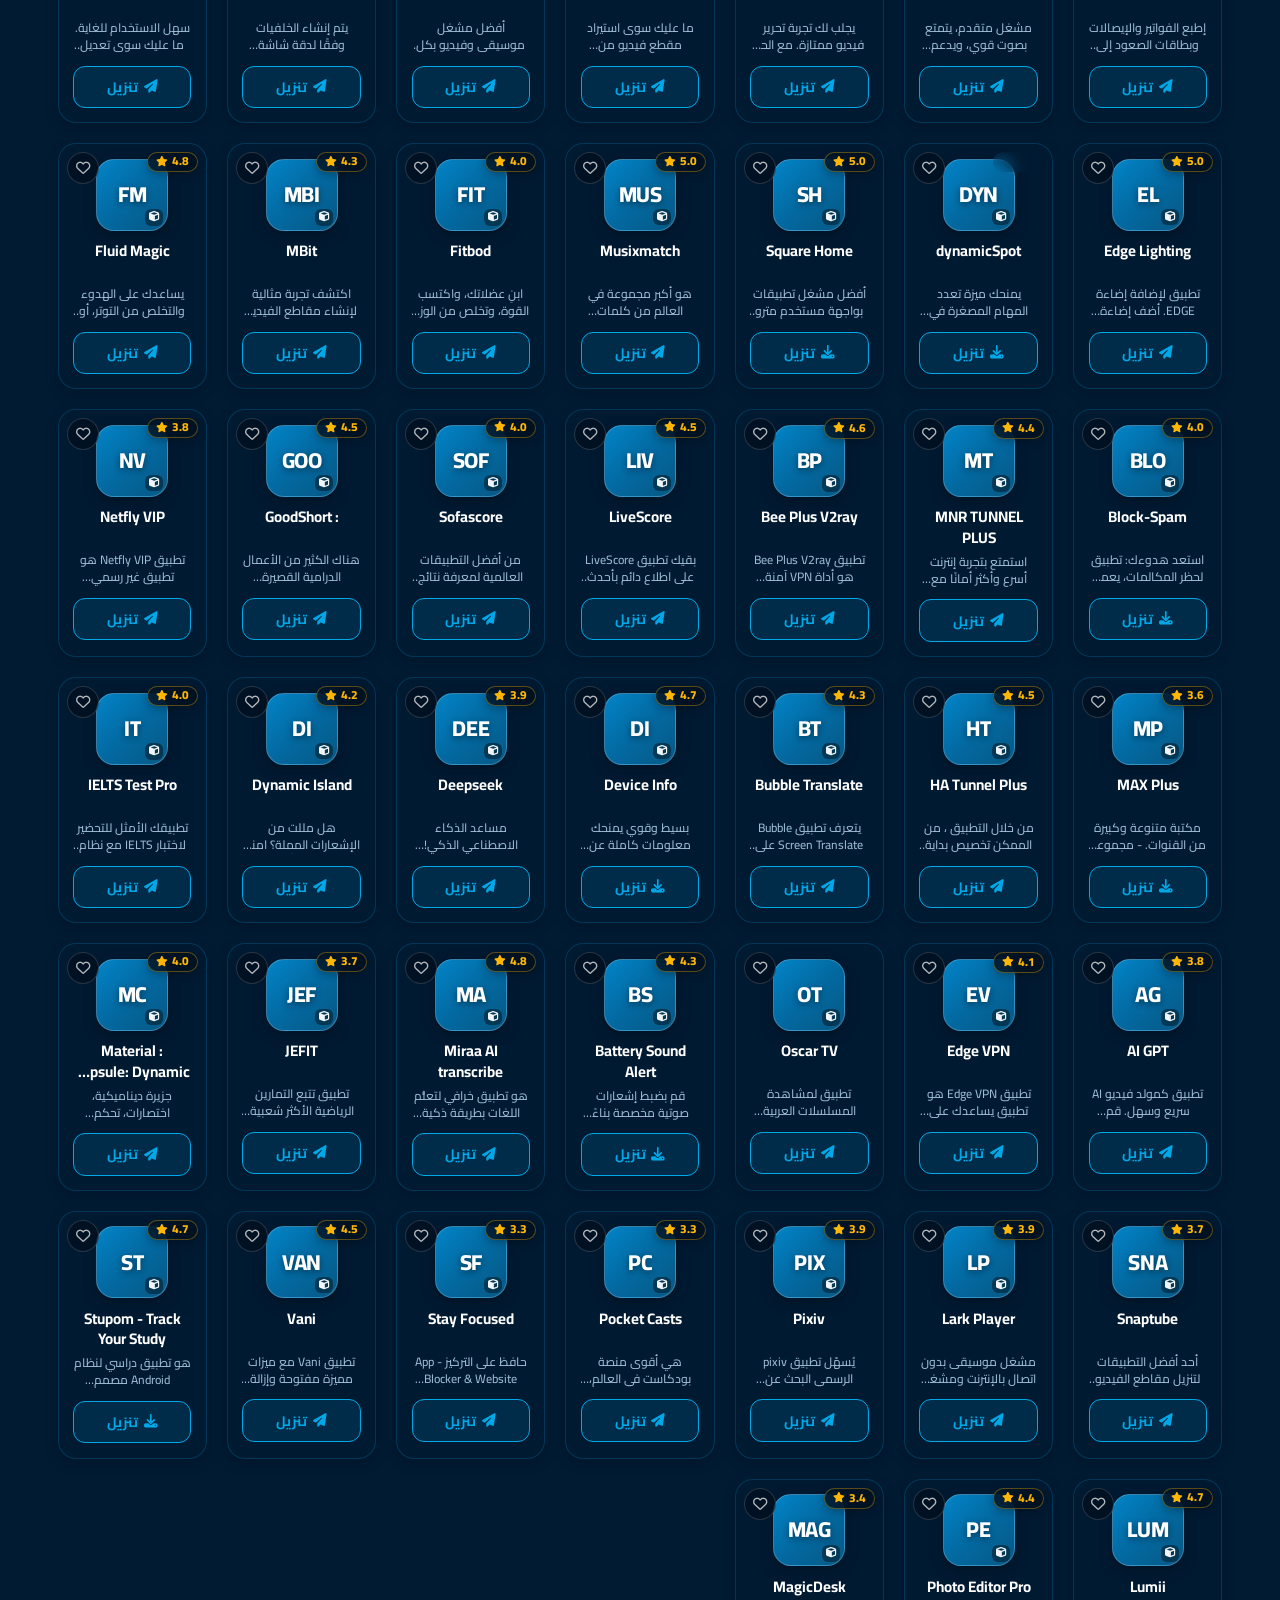
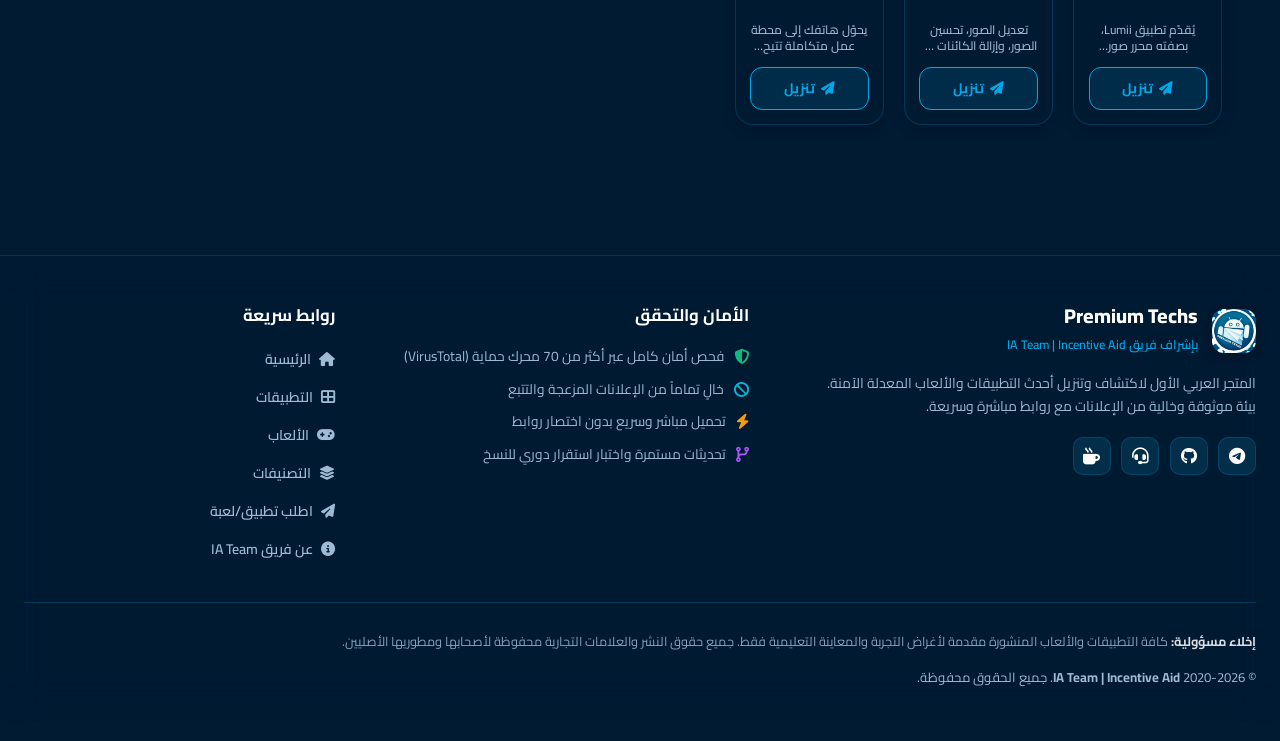
==== commit eb2cac86: "Auto-update apps database from Telegram" ====
--- a/index.html
+++ b/index.html
@@ -99,6 +99,13 @@
         </div>
         <div id="seo-apps-list">
             <!-- SEO_APPS_START -->
+            <article><h3>بيان AI</h3><p>تطبيق بيان AI Chat_1.4.6 - الإصدار الرسمي المعتمد**  استمتع بتجربة فريدة ومتميزة مع تطبيق بيان AI Chat_1.4.6 المصمم باحترافية لتلبية احتياجاتك اليومية...</p></article>
+            <article><h3>Kinomap</h3><p>هو تطبيق تدريب داخلي تفاعلي لركوب الدراجات والجري والمشي والتجديف، وهو متوافق مع دراجة التمرين، وجهاز التدريب المنزلي، وجهاز المشي، وجهاز التمارين 🧊 ا...</p></article>
+            <article><h3>Battery Guru</h3><p>تطبيق Battery Guru درجة الحرارة باستمرار وينبهك قبل حدوث أي ضرر. ... شاهد إحصائيات البطارية مباشرةً على شاشة القفل دون الحاجة إلى لمس هاتفك. 🧊 الإصدار...</p></article>
+            <article><h3>Super Clone</h3><p>تطبيق لإدارة عدد غير محدود من الحسابات على تطبيقاتك وألعابك المفضلة بسهولة تامة. 🧊 الإصدار: v6.2.10.1113 🏷 النسخة المعدلة و فيها 💎 مفتوح Premium</p></article>
+            <article><h3>Fitness Coach</h3><p>سيكون مدرب اللياقة البدنية عوناً لك في تحقيق أهدافك الرياضية. لدينا خطط متنوعة لتلبية تطلعاتك في مجال اللياقة البدنية. 🧊 الإصدار: v1.1.32 🏷 النسخة الم...</p></article>
+            <article><h3>My Notes</h3><p>هو تطبيق سهل الاستخدام، وبديهي، وسريع، وأنيق، وآمن، مع مزامنة سحابية (Google Drive). يمكنك استخدام "ملاحظاتي" كمفكرة، أو دفتر ملاحظات، أو يوميات... 🧊 ...</p></article>
+            <article><h3>Smart AudioBook Player</h3><p>هو تطبيق أندرويد يسمح للمستخدمين بتشغيل الكتب الصوتية التي تم تنزيلها من مصادر متعددة أو حتى الاستماع إلى الكتب الصوتية المجانية 🧊 الإصدار: v11.9.8 🏷 ...</p></article>
             <article><h3>Anilili</h3><p>هو تطبيق أنمي أصلي لنظام أندرويد، يضع اكتشاف الأنمي وتقييمه وإدارة قوائم المشاهدة في صميم اهتمامه. افتح أي عنوان وستجد تقييم مجتمع الأنمي على AniList ...</p></article>
             <article><h3>Thmanyah</h3><p>تطبيق Thmanyah هو منصة إعلامية عربية تقدّم محتوى معرفي وثقافي عالي الجودة، يركّز على المقالات العميقة، البودكاست، والقصص الصوتية والمرئية 🧊 الإصدار: v...</p></article>
             <article><h3>CamScanner</h3><p>تطبيق CamScanner هو أفضل تطبيق ماسح ضوئي يحول هاتفك إلى ماسح ضوئي لملفات PDF. تحويل الصور إلى pdf بنقرة بسيطة! يساعدك CamScanner على إجراء مسح ضوئي وت...</p></article>
@@ -197,7 +204,6 @@
             <article><h3>Stay Focused</h3><p>حافظ على التركيز - App Blocker & Website Blocker يسمى أيضًا تطبيق Focus App هو تطبيق تعقب الإنتاجية والإنتاجية واستخدام التطبيق الذي يساعدك على التركي...</p></article>
             <article><h3>Vani</h3><p>تطبيق Vani مع ميزات مميزة مفتوحة وإزالة الإعلانات. يمكنك الرد على المكالمات صوتيًا، وتخصيص الأوامر، والتعرف على المتصلين، والاستمتاع بمكالمات بدون است...</p></article>
             <article><h3>Stupom - Track Your Study</h3><p>هو تطبيق دراسي لنظام Android مصمم لمساعدتك على التركيز أثناء الدراسة وتتبع تقدمك وأدائك. بفضل مؤقت بومودورو، وتحليل الأسئلة، وخريطة الطريق، والعديد من...</p></article>
-            <article><h3>Smart AudioBook Player</h3><p>هو تطبيق أندرويد يسمح للمستخدمين بتشغيل الكتب الصوتية التي تم تنزيلها من مصادر متعددة أو حتى الاستماع إلى الكتب الصوتية المجانية 🧊 الإصدار: 11.9.6 🏷 ا...</p></article>
             <article><h3>Lumii</h3><p>يُقدّم تطبيق Lumii، بصفته محرر صور احترافي وقوي، جميع الميزات التي تحتاجها لتعديل صورك. يُعدّ هذا التطبيق من أفضل تطبيقات تحرير الصور، حيث يُوفّر لك أ...</p></article>
             <article><h3>Photo Editor Pro</h3><p>تعديل الصور، تحسين الصور، وإزالة الكائنات غير المرغوب فيها مع فلتر صور. معدل الصور هو أفضل تطبيق عملي لتحرير الصور ل محسن الصور. قم بتحرير الصور باستخ...</p></article>
             <article><h3>MagicDesk</h3><p>يحوّل هاتفك إلى محطة عمل متكاملة تتيح تشغيل تطبيقات أندرويد ونظام Linux والبرامج الرسومية والنوافذ المتعددة، مع دعم X11 وWayland وTermux وإدارة مساحات...</p></article>
@@ -209,7 +215,6 @@
             <article><h3>Adobe Lightroom</h3><p>هو محرر صور و سهل الاستخدام وسهل النقر على التقاط الصور السريعة وتحريرها بسرعة باستخدام إعدادات قوية. يوفر تطبيق Lightroom أدوات تحرير الصور والفيديوه...</p></article>
             <article><h3>Snipd</h3><p>يساعدك تطبيق Snipd على التقاط أهم الأفكار المتعلقة بالبودكاست أثناء التنقل حتى تتمكن من مراجعتها وتطبيقها في أي وقت. 🧊 الإصدار: v4.3.11 🏷 النسخة المعد...</p></article>
             <article><h3>Omnia Player</h3><p>هو مشغل موسيقى قوي لأجهزة أندرويد. وهو مشغل صوتي يعمل دون اتصال بالإنترنت وبدون إعلانات. 🧊 الإصدار: v1.8.6 🏷 النسخة المعدلة و فيها ❌ منزوع الاعلانات</p></article>
-            <article><h3>Fitness Coach</h3><p>سيكون مدرب اللياقة البدنية عوناً لك في تحقيق أهدافك الرياضية. لدينا خطط متنوعة لتلبية تطلعاتك في مجال اللياقة البدنية. 🧊 الإصدار: v1.1.30 🏷 النسخة الم...</p></article>
             <article><h3>G-Stomper Producer</h3><p>هو برنامج تسلسل موسيقي سريع ومرن ومحطة عمل صوتية رقمية، مصمم للاستخدام في العروض الحية وكذلك للإنتاج 🧊 الإصدار: v6.2.1.0 🏷 النسخة المعدلة و فيها 💎 مفت...</p></article>
             <article><h3>Fitness Online</h3><p>تطبيق للياقة البدنية يقدم خططًا متنوعة للتمارين الرياضية، مثل تمارين الصدر والذراعين والظهر والجسم كاملًا، مع رسوم توضيحية ثلاثية الأبعاد لشرح التماري...</p></article>
             <article><h3>Librera PRO</h3><p>هو تطبيق قراءة سهل الاستخدام وقابل للتخصيص بدرجة عالية، ويدعم معظم تنسيقات المستندات الشائعة 🧊 الإصدار: v9.6.46 🏷 النسخة المعدلة و فيها 💎 مفتوح Premiu...</p></article>
@@ -417,7 +422,6 @@
             <article><h3>ThemeCraft</h3><p>يُعدّ ThemeCraft تطبيقًا شهيرًا لإنشاء صور مجمعة وتصميمات سمات مخصصة. استمتع بأكثر من 10000 سمة عصرية وخلفيات 4K شخصية، بما في ذلك الخلفيات القلابة وا...</p></article>
             <article><h3>Radio Online</h3><p>راديو إنترنت مجاني. اكتشف واستمتع بالبث الإذاعي المباشر من جميع أنحاء العالم - موسيقى، أخبار، برامج حوارية، ورياضة - كل ذلك في تطبيق واحد قوي وسهل الا...</p></article>
             <article><h3>Persona</h3><p>هي كاميرا السيلفي الجديدة التي سترافقك كل يوم. التقط فيديوهات مثالية فقط بمساعدة فلاتر التجميل غير المرئية المدعومة بالذكاء الاصطناعي. 🧊 الإصدار: v1.7...</p></article>
-            <article><h3>Battery Guru</h3><p>تطبيق Battery Guru درجة الحرارة باستمرار وينبهك قبل حدوث أي ضرر. ... شاهد إحصائيات البطارية مباشرةً على شاشة القفل دون الحاجة إلى لمس هاتفك. 🧊 الإصدار...</p></article>
             <article><h3>FFmpeg Media Encoder</h3><p>عبارة عن مجموعة من المكتبات مفتوحة المصدر التي تسمح لك بتسجيل وتحويل التسجيلات الصوتية والمرئية الرقمية بتنسيقات مختلفة. 🧊 الإصدار: v6.1.3_1 🏷 النسخة ...</p></article>
             <article><h3>Uninstaller</h3><p>هو تطبيق مجاني وسهل الاستخدام لإزالة التطبيقات من أجهزة أندرويد. يمكنك من خلاله إدارة تطبيقاتك وتوفير مساحة التخزين على هاتفك أو جهازك اللوحي. 🧊 الإصد...</p></article>
             <article><h3>Manga Translator</h3><p>مترجم مانغا للقصص المصورة والصور: استمتع بقراءة القصص بلغات متعددة مع مترجم مانغا مصمم خصيصًا لعشاق القصص المصورة. افتح فصلًا، واكتشف النص داخل اللوحا...</p></article>
@@ -825,7 +829,6 @@
             <article><h3>HyperClean AI</h3><p>هل تعاني من نقص في مساحة تخزين هاتفك؟ دع تقنية HyperClean AI توفر لك مساحة إضافية وتحافظ على أداء جهازك بسلاسة! 🧊 الإصدار: v1.1.19 🏷 النسخة المعدلة و ...</p></article>
             <article><h3>Mondly Languages</h3><p>هو تطبيق لتعلّم اللغات بطريقة تفاعلية وسهلة. يقدّم دروس قصيرة يومية تشمل كلمات، جمل، محادثات، وتمارين نطق باستخدام تقنيات متطورة مثل الواقع المعزز وال...</p></article>
             <article><h3>KillApps</h3><p>تطبيق KillApps إغلاق التطبيقات التي تعمل في الخلفية تلقائيًا بلمسة واحدة. يمكنك اختيار إغلاق جميع التطبيقات دفعة واحدة، أو يمكنك تحديد تطبيقات معينة ل...</p></article>
-            <article><h3>Super Clone</h3><p>تطبيق لإدارة عدد غير محدود من الحسابات على تطبيقاتك وألعابك المفضلة بسهولة تامة. 🧊 الإصدار: v6.0.90.0528 🏷 النسخة المعدلة و فيها 💎 مفتوح Premium</p></article>
             <article><h3>BookSnap</h3><p>تطبيق Booksnap! مع أكثر من 30,000 ملخص للكتب الأكثر مبيعاً في متناول يديك، يمكنك بسهولة الغوص في ثروة من الأفكار والمهارات والنصائح والمعرفة عبر أكثر ...</p></article>
             <article><h3>Seedlang</h3><p>تعلم اللغة الألمانية باستخدام تطبيقنا لتعلم اللغات وركز على تحسين مهاراتك في التحدث والاستماع، بالإضافة إلى معرفتك بالمفردات وفهمك للقواعد. 🧊 الإصدار:...</p></article>
             <article><h3>SOCKS5</h3><p>تطبيق لنظام Android في العالم يساعدك على الاتصال بخوادم بروكسي SOCKS5 الخاصة بنا وأي خوادم SOCKS5 أخرى في العالم (يمكنك ضبط المعلمات بنفسك للاتصال بخو...</p></article>
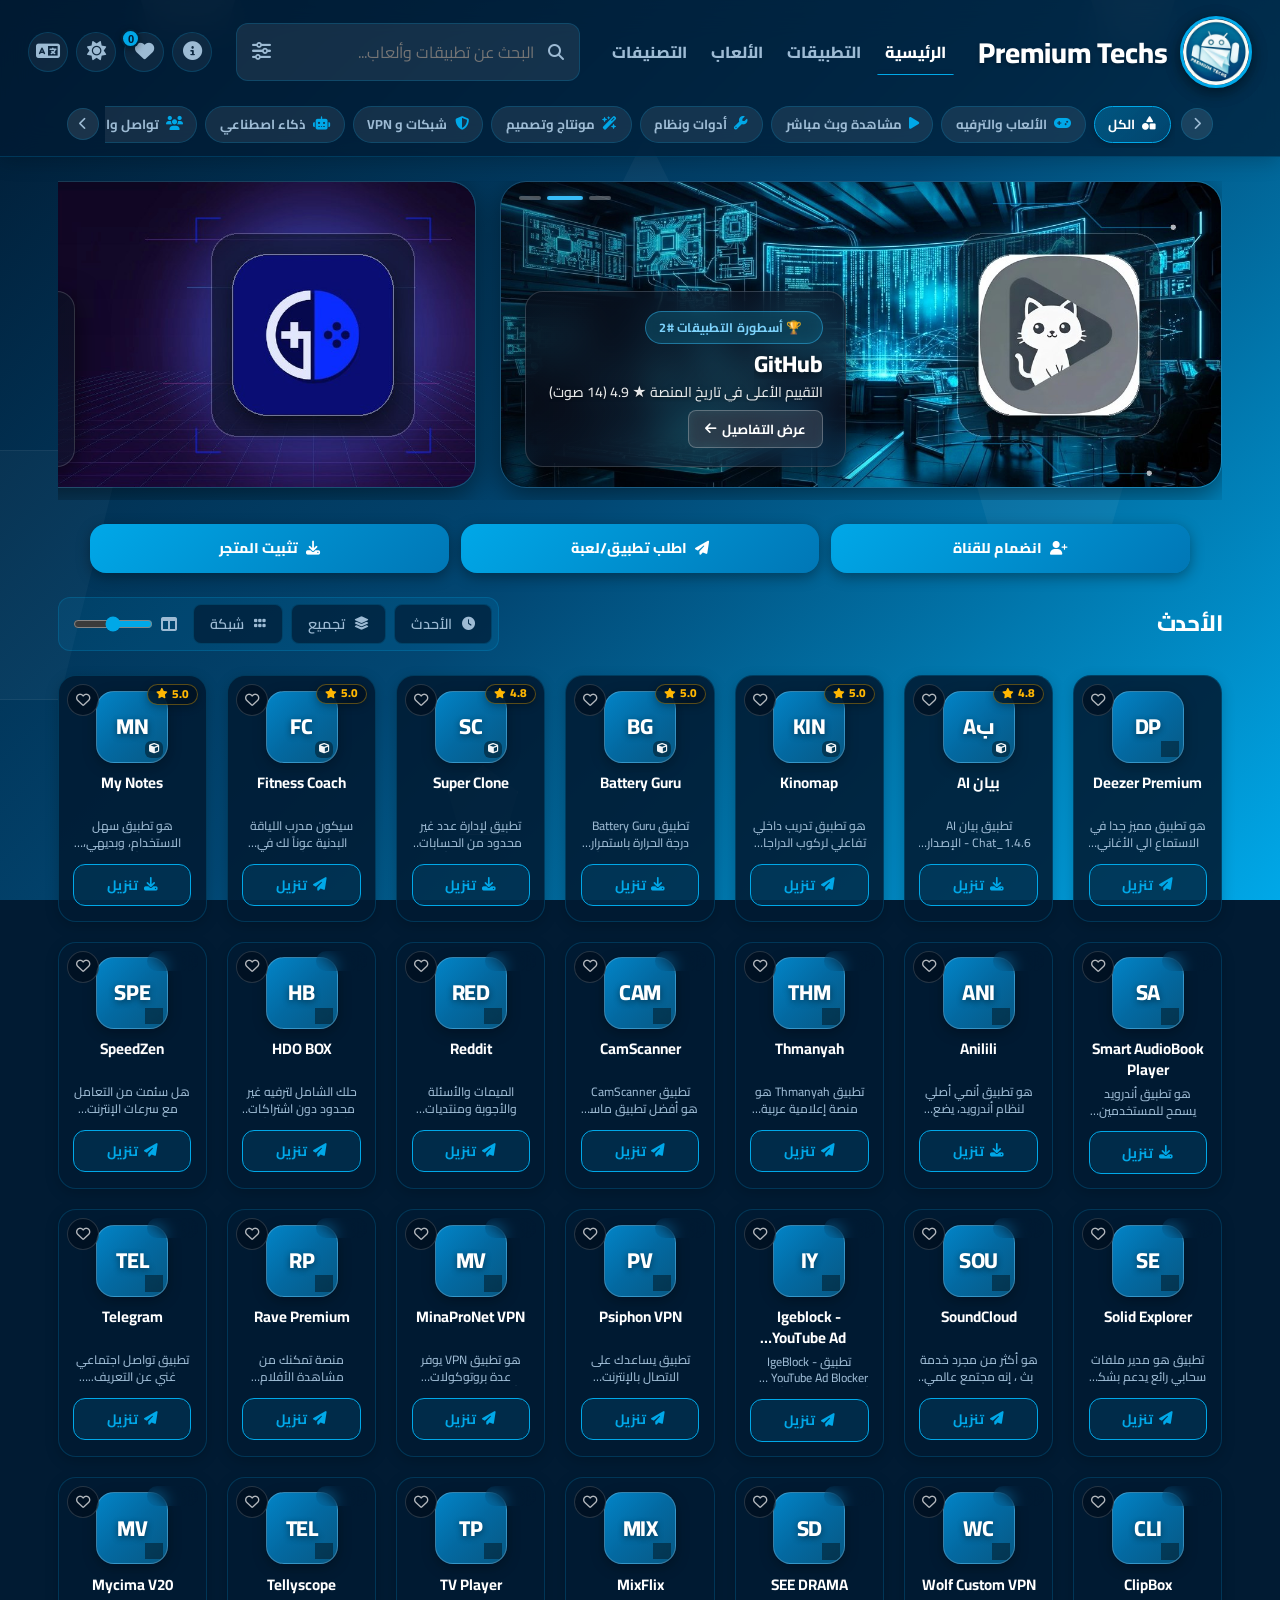
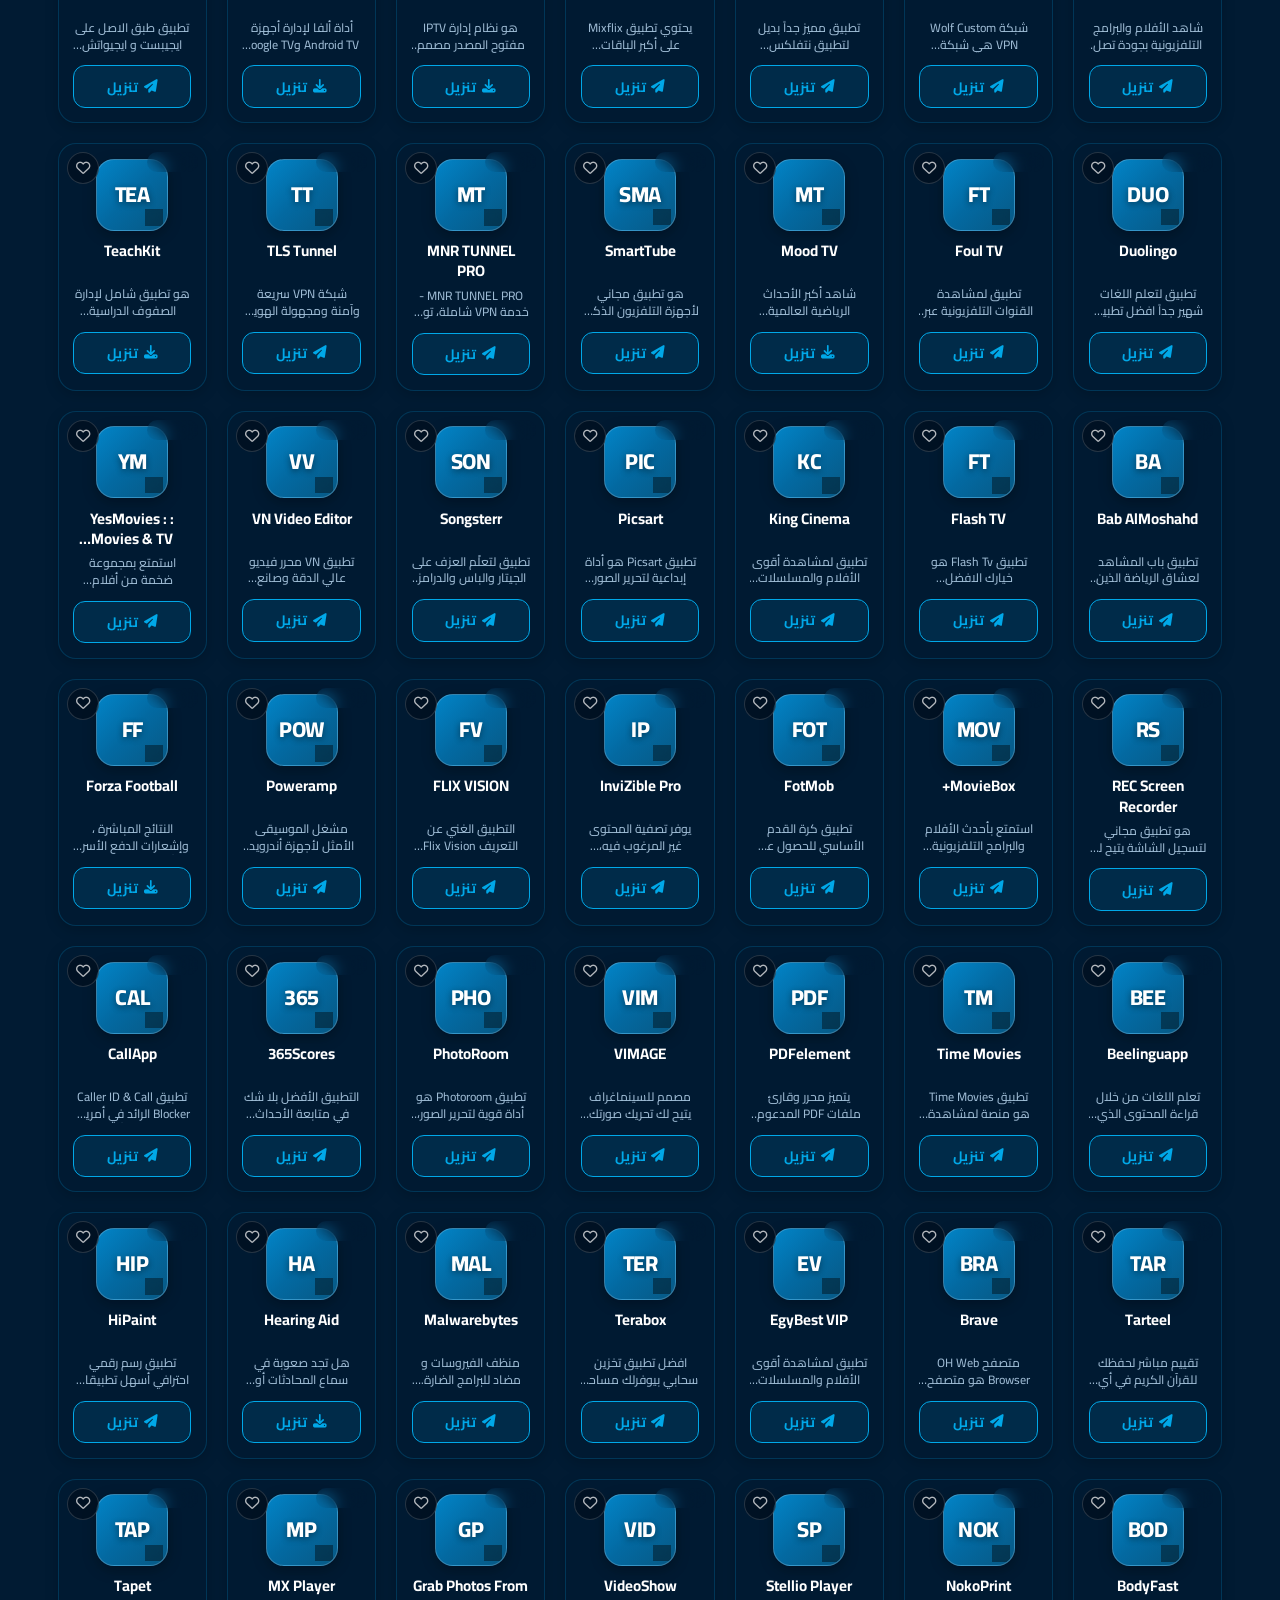
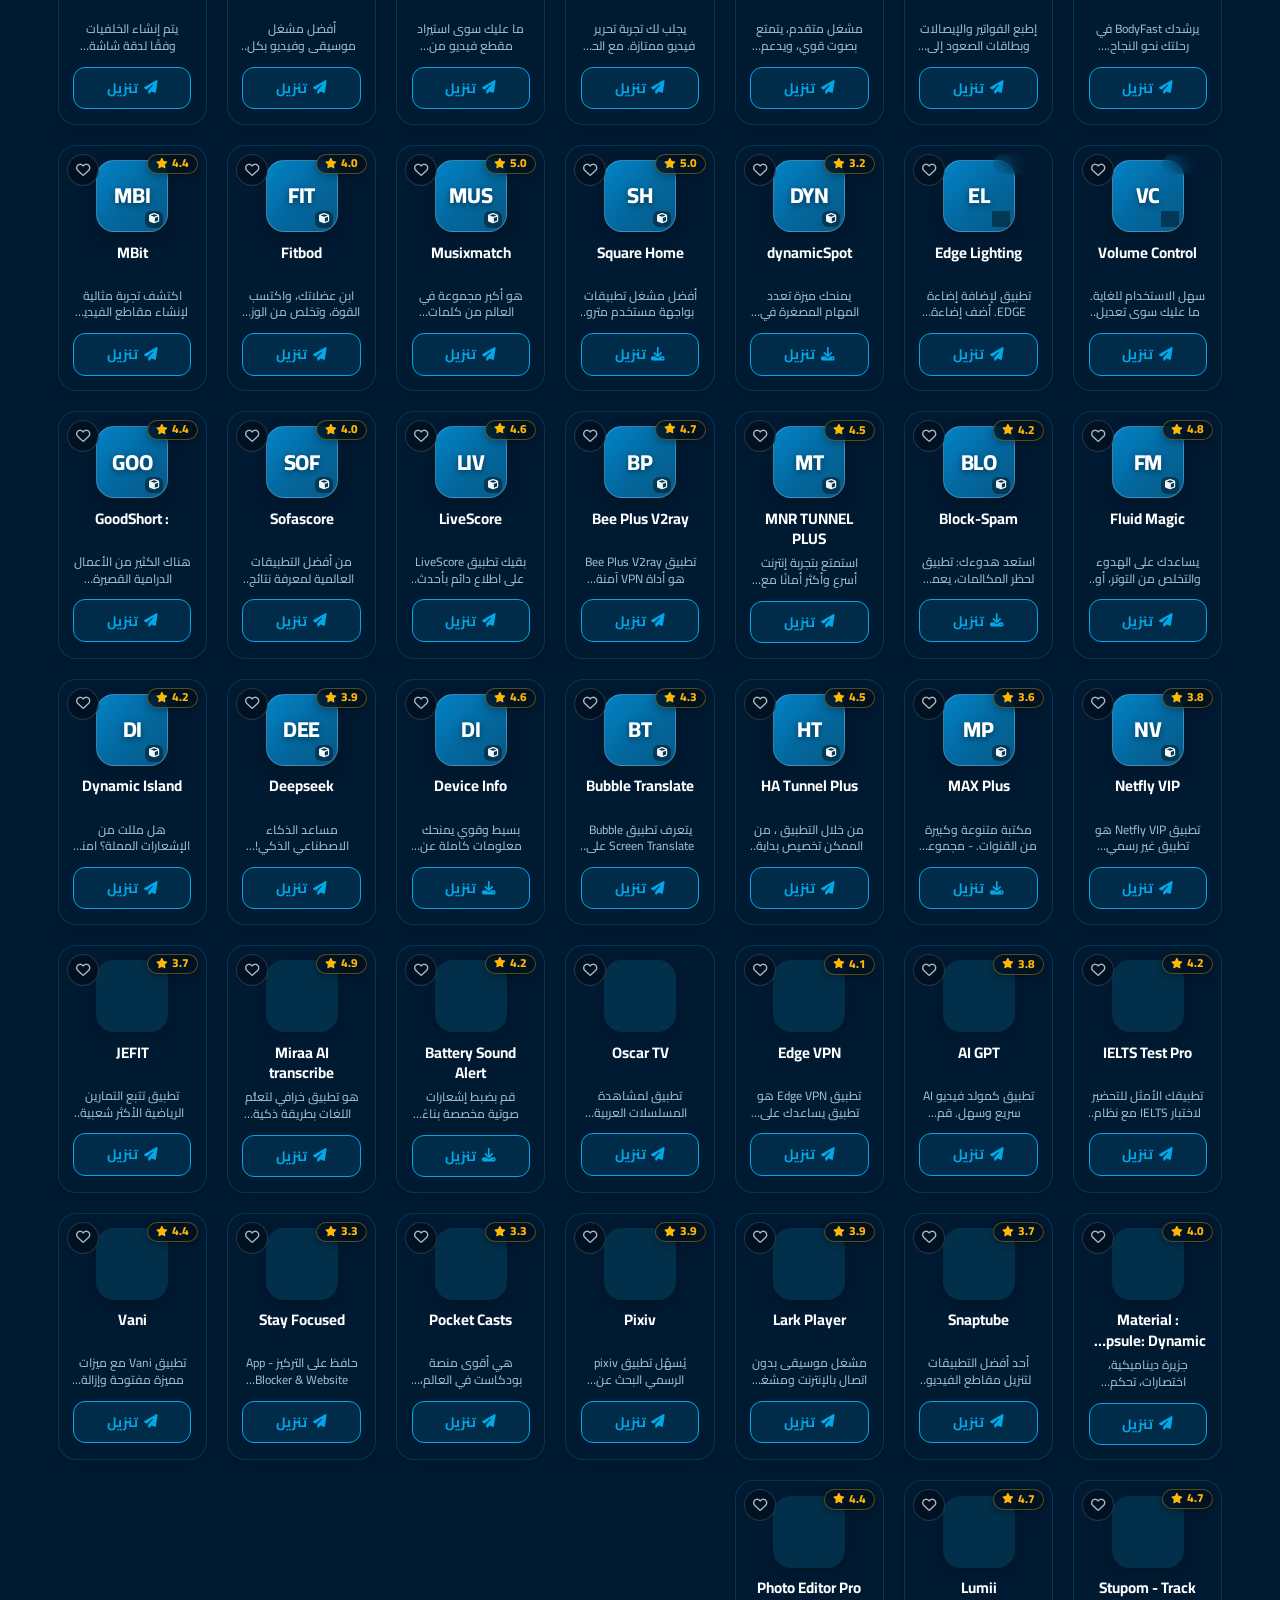
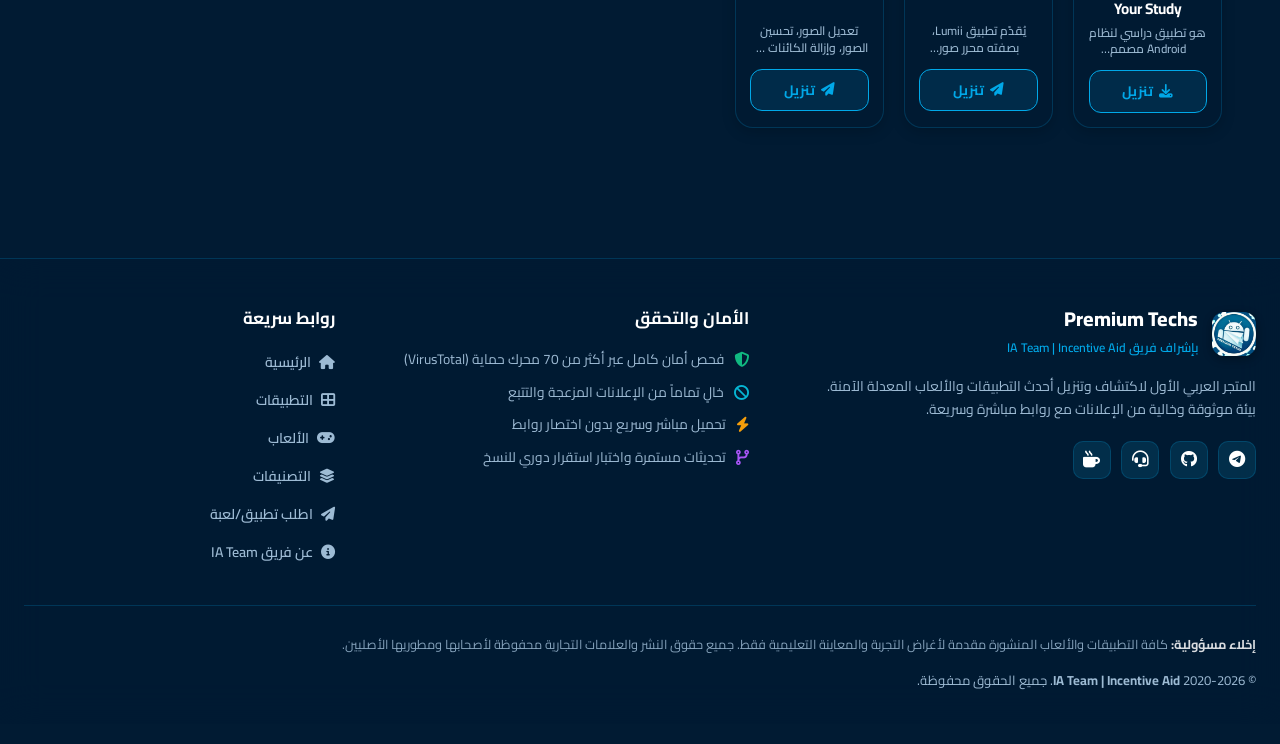
==== commit abb94353: "Auto-update apps database from Telegram" ====
--- a/index.html
+++ b/index.html
@@ -99,6 +99,7 @@
         </div>
         <div id="seo-apps-list">
             <!-- SEO_APPS_START -->
+            <article><h3>Deezer Premium</h3><p>هو تطبيق مميز جدا في الاستماع الي الأغاني ومن افضل التطبيقات في هذا المجال 😍🚀 مع العديد من المميزات مثل كلمات الأغاني و تحميلها و الاستماع لها اوفلاين...</p></article>
             <article><h3>بيان AI</h3><p>تطبيق بيان AI Chat_1.4.6 - الإصدار الرسمي المعتمد**  استمتع بتجربة فريدة ومتميزة مع تطبيق بيان AI Chat_1.4.6 المصمم باحترافية لتلبية احتياجاتك اليومية...</p></article>
             <article><h3>Kinomap</h3><p>هو تطبيق تدريب داخلي تفاعلي لركوب الدراجات والجري والمشي والتجديف، وهو متوافق مع دراجة التمرين، وجهاز التدريب المنزلي، وجهاز المشي، وجهاز التمارين 🧊 ا...</p></article>
             <article><h3>Battery Guru</h3><p>تطبيق Battery Guru درجة الحرارة باستمرار وينبهك قبل حدوث أي ضرر. ... شاهد إحصائيات البطارية مباشرةً على شاشة القفل دون الحاجة إلى لمس هاتفك. 🧊 الإصدار...</p></article>
@@ -933,7 +934,6 @@
             <article><h3>Smart Alarm</h3><p>منبه بسيط وعملي للغاية، نسخة مجانية من "المنبه الذكي". كما أنه سهل الاستخدام للغاية. يمكنك إعادة تشغيل المنبه في الوقت المحدد باستخدام وظيفة الغفوة حت...</p></article>
             <article><h3>Twitter X</h3><p>نسخة جديدة مُعدلة من تطبيق التواصل الإجتماعي X بإسمه السابق Twitter, يوفر لك الكثير من المميزات المدفوعة والغير متاحة في النسخة الرسمية, وسنوضح الآن ب...</p></article>
             <article><h3>Elahmed TV</h3><p>لـ ـمــشـ ـاهـ ـدة مجموعة مميزة من القنـ وات والباقات الرياضـ ـية بجودات وسيرفرات مختلفة عديدة وباقات متنوعة مقسمة حسب الفئة 🧊 الإصدار: v3.2 🏷 النسخة ...</p></article>
-            <article><h3>Deezer Premium</h3><p>هو تطبيق مميز جدا في الاستماع الي الأغاني ومن افضل التطبيقات في هذا المجال 😍🚀 مع العديد من المميزات مثل كلمات الأغاني و تحميلها و الاستماع لها اوفلاين...</p></article>
             <article><h3>DramaGo النسخة الرابعة</h3><p>تطبيق لمشاهدة أقوى الأفلام والمسلسلات الحصرية والقنوات والأنمي استمتع بتجربة رائعة لمشاهدة أقوى الأفلام والمسلسلات المجانية على تطبيقنا وكذلك القنوات ...</p></article>
             <article><h3>Vietnam VPN</h3><p>تم تحسين هذا التطبيق لمساعدتك على الاتصال بسهولة بخوادم VPN في فيتنام مع خاصية تصفية الخوادم التلقائية. ببضع خطوات بسيطة، يمكنك ضمان اتصال إنترنت آمن....</p></article>
             <article><h3>Aqua Mail</h3><p>هو تطبيق لعرض رسائل البريد الإلكتروني على الهواتف المحمولة والأجهزة اللوحية. قد لا يحظى بشعبية Outlook، لكن هناك العديد من الأسباب التي تجعله مفضلاً ل...</p></article>
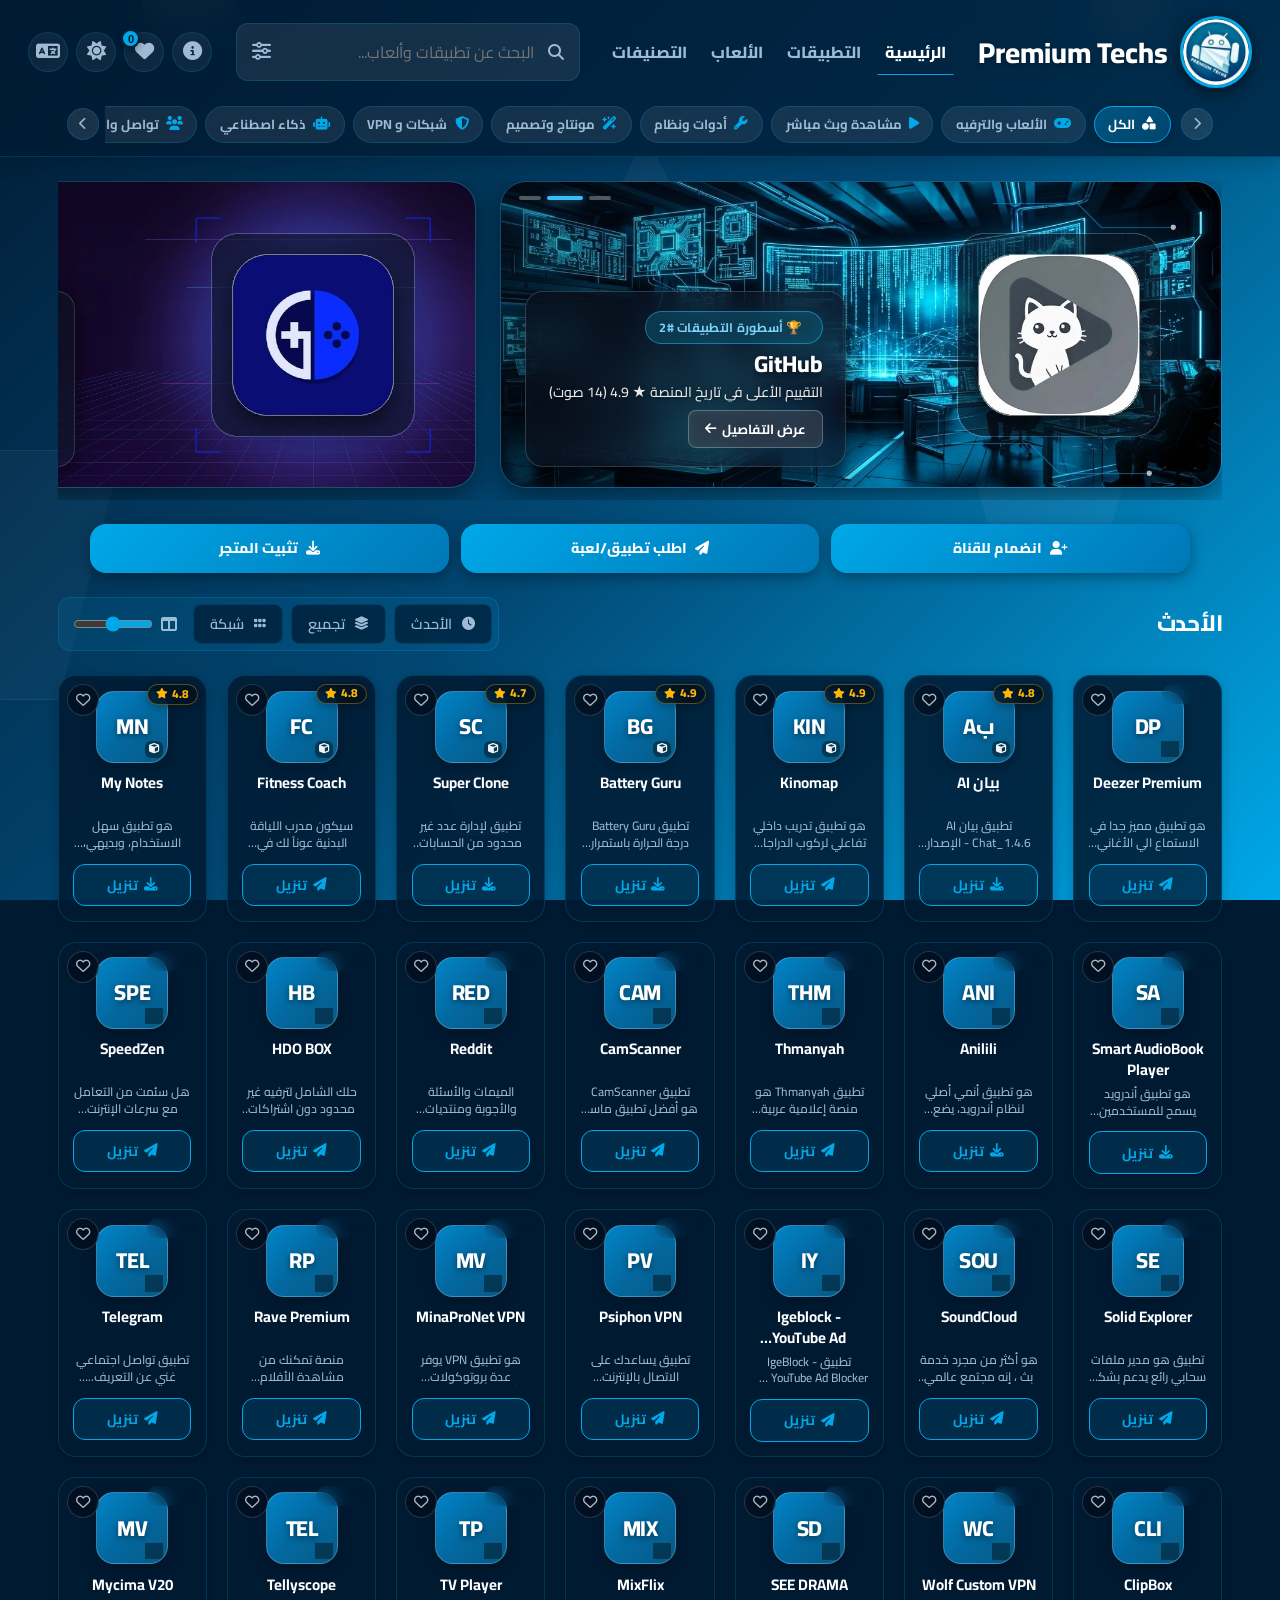
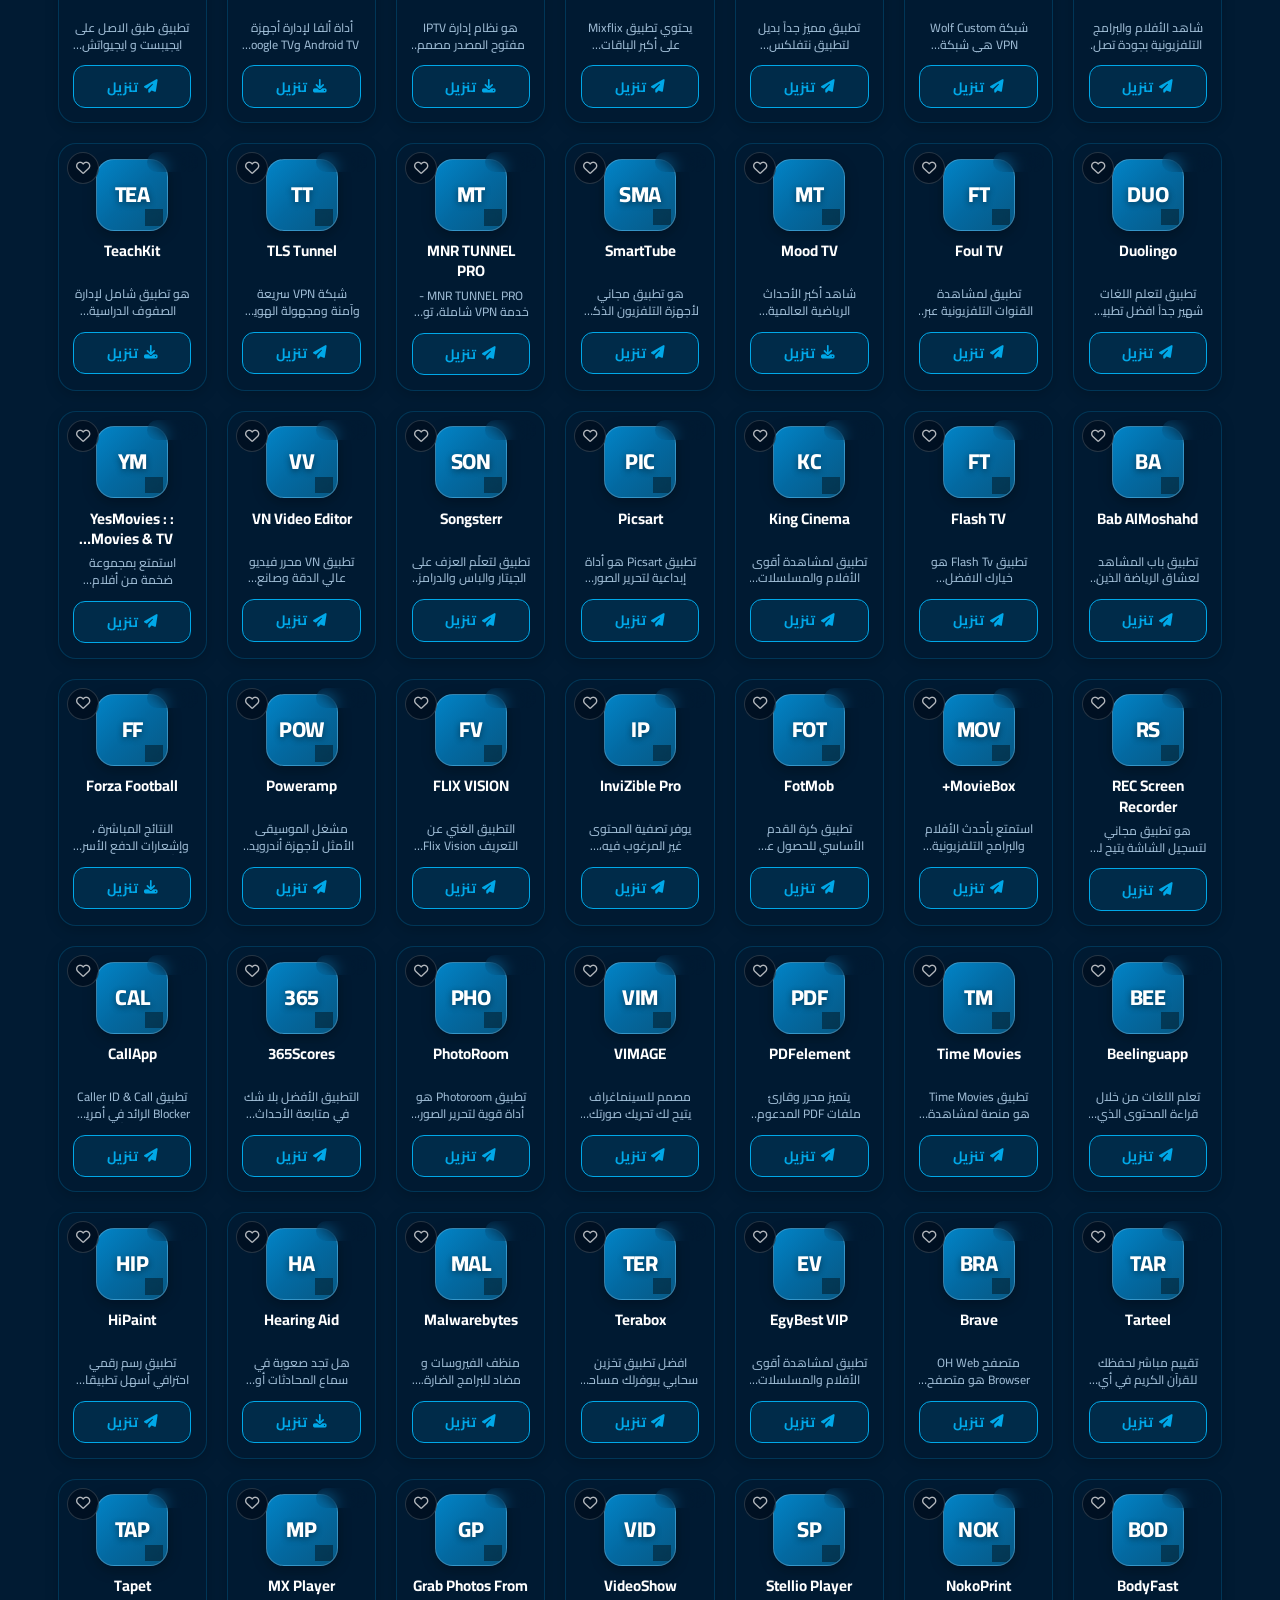
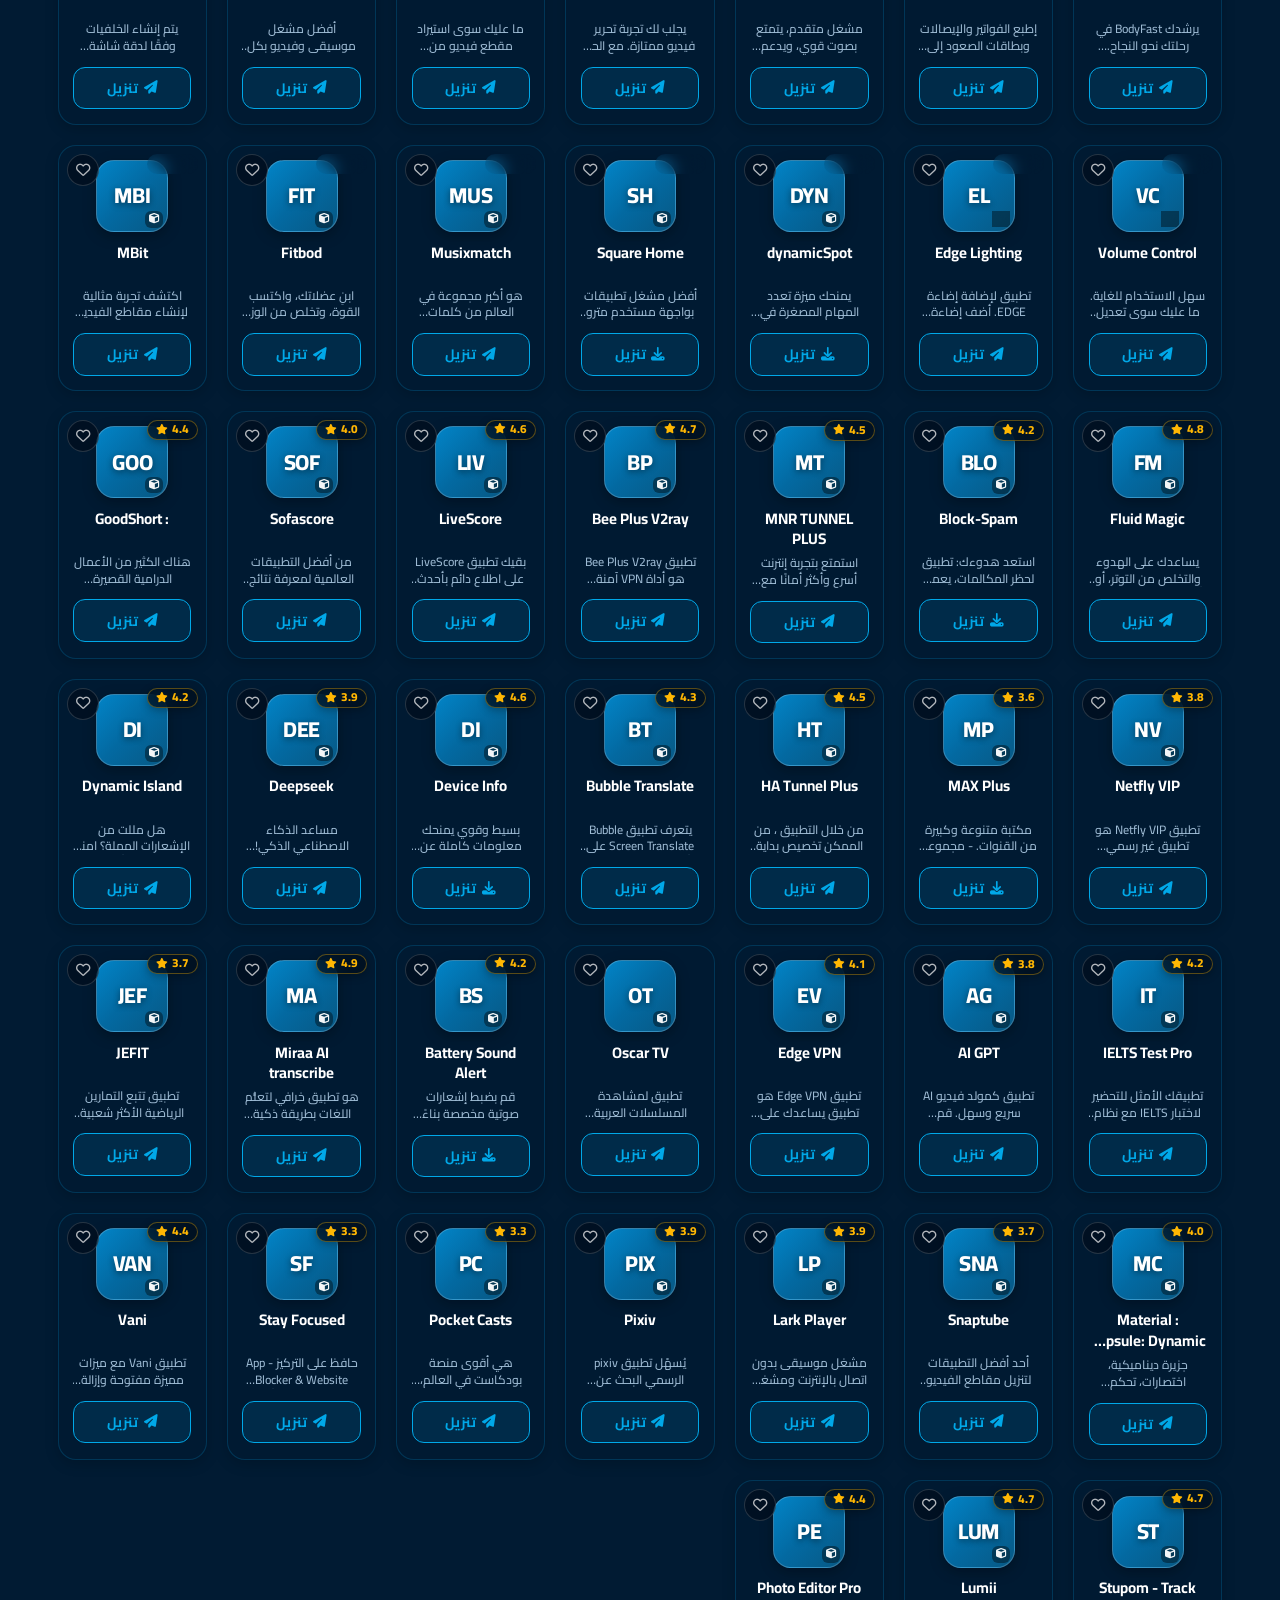
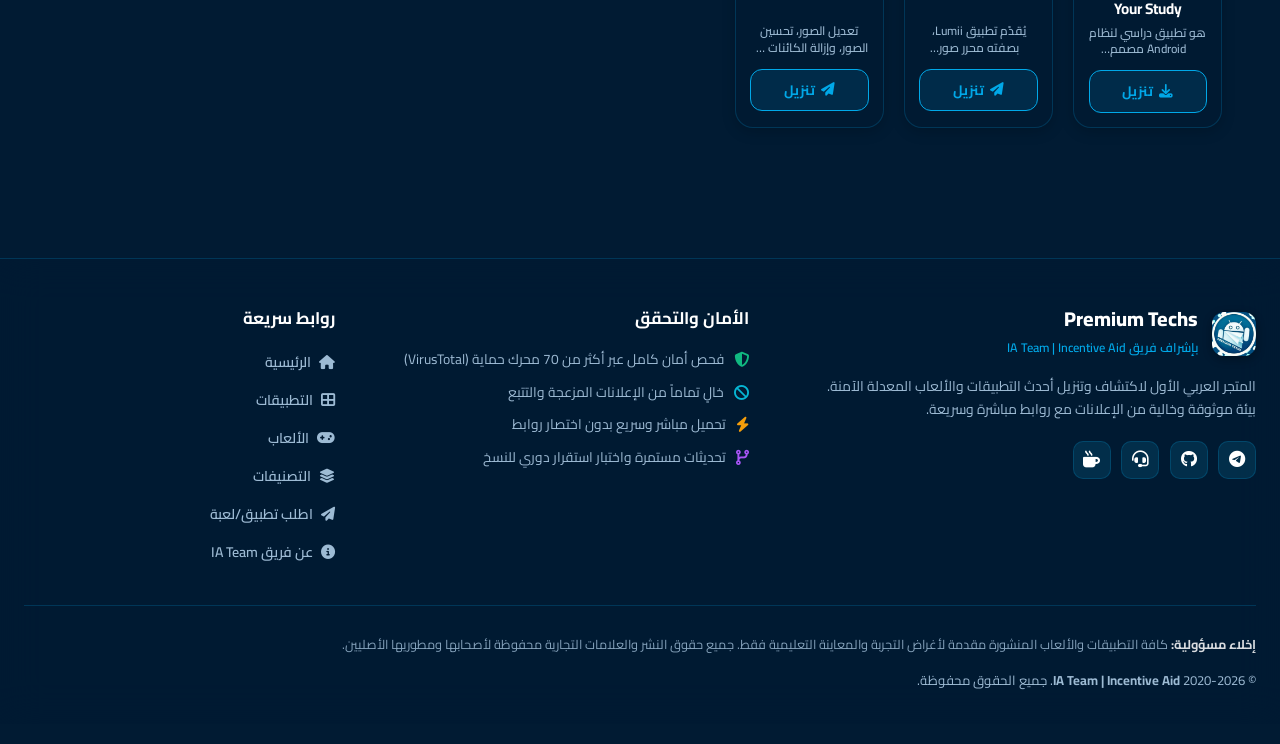
==== commit 0e53c641: "Make www the canonical domain to fix Search Console redirect error" ====
--- a/index.html
+++ b/index.html
@@ -12,23 +12,23 @@
         content="premium apps, modded games, تطبيقات بريميوم, ألعاب مهكرة, Premium Techs, telegram apps, تحميل ألعاب, تطبيقات مدفوعة مجانا">
     <meta name="author" content="Premium Techs">
     <meta name="robots" content="index, follow">
-    <link rel="canonical" href="https://premiumtechs.linkpc.net/">
+    <link rel="canonical" href="https://www.premiumtechs.linkpc.net/">
 
     <!-- Open Graph / Facebook -->
     <meta property="og:type" content="website">
-    <meta property="og:url" content="https://premiumtechs.linkpc.net/">
+    <meta property="og:url" content="https://www.premiumtechs.linkpc.net/">
     <meta property="og:title" content="Premium Techs | متجر تطبيقات وألعاب بريميوم">
     <meta property="og:description"
         content="أفضل متجر لتحميل التطبيقات والألعاب المدفوعة والمعدلة بريميوم مجاناً مباشرة.">
-    <meta property="og:image" content="https://premiumtechs.linkpc.net/assets/logo.jpg">
+    <meta property="og:image" content="https://www.premiumtechs.linkpc.net/assets/logo.jpg">
 
     <!-- Twitter -->
     <meta property="twitter:card" content="summary_large_image">
-    <meta property="twitter:url" content="https://premiumtechs.linkpc.net/">
+    <meta property="twitter:url" content="https://www.premiumtechs.linkpc.net/">
     <meta property="twitter:title" content="Premium Techs | متجر تطبيقات وألعاب بريميوم">
     <meta property="twitter:description"
         content="أفضل متجر لتحميل التطبيقات والألعاب المدفوعة والمعدلة بريميوم مجاناً مباشرة.">
-    <meta property="twitter:image" content="https://premiumtechs.linkpc.net/assets/logo.jpg">
+    <meta property="twitter:image" content="https://www.premiumtechs.linkpc.net/assets/logo.jpg">
 
     <!-- Structured Data (JSON-LD) -->
     <script type="application/ld+json">
@@ -36,7 +36,7 @@
       "@context": "https://schema.org/",
       "@type": "WebSite",
       "name": "Premium Techs",
-      "url": "https://premiumtechs.linkpc.net/",
+      "url": "https://www.premiumtechs.linkpc.net/",
       "description": "أفضل متجر لتحميل التطبيقات والألعاب المدفوعة والمعدلة بريميوم مجاناً مباشرة."
     }
     </script>
